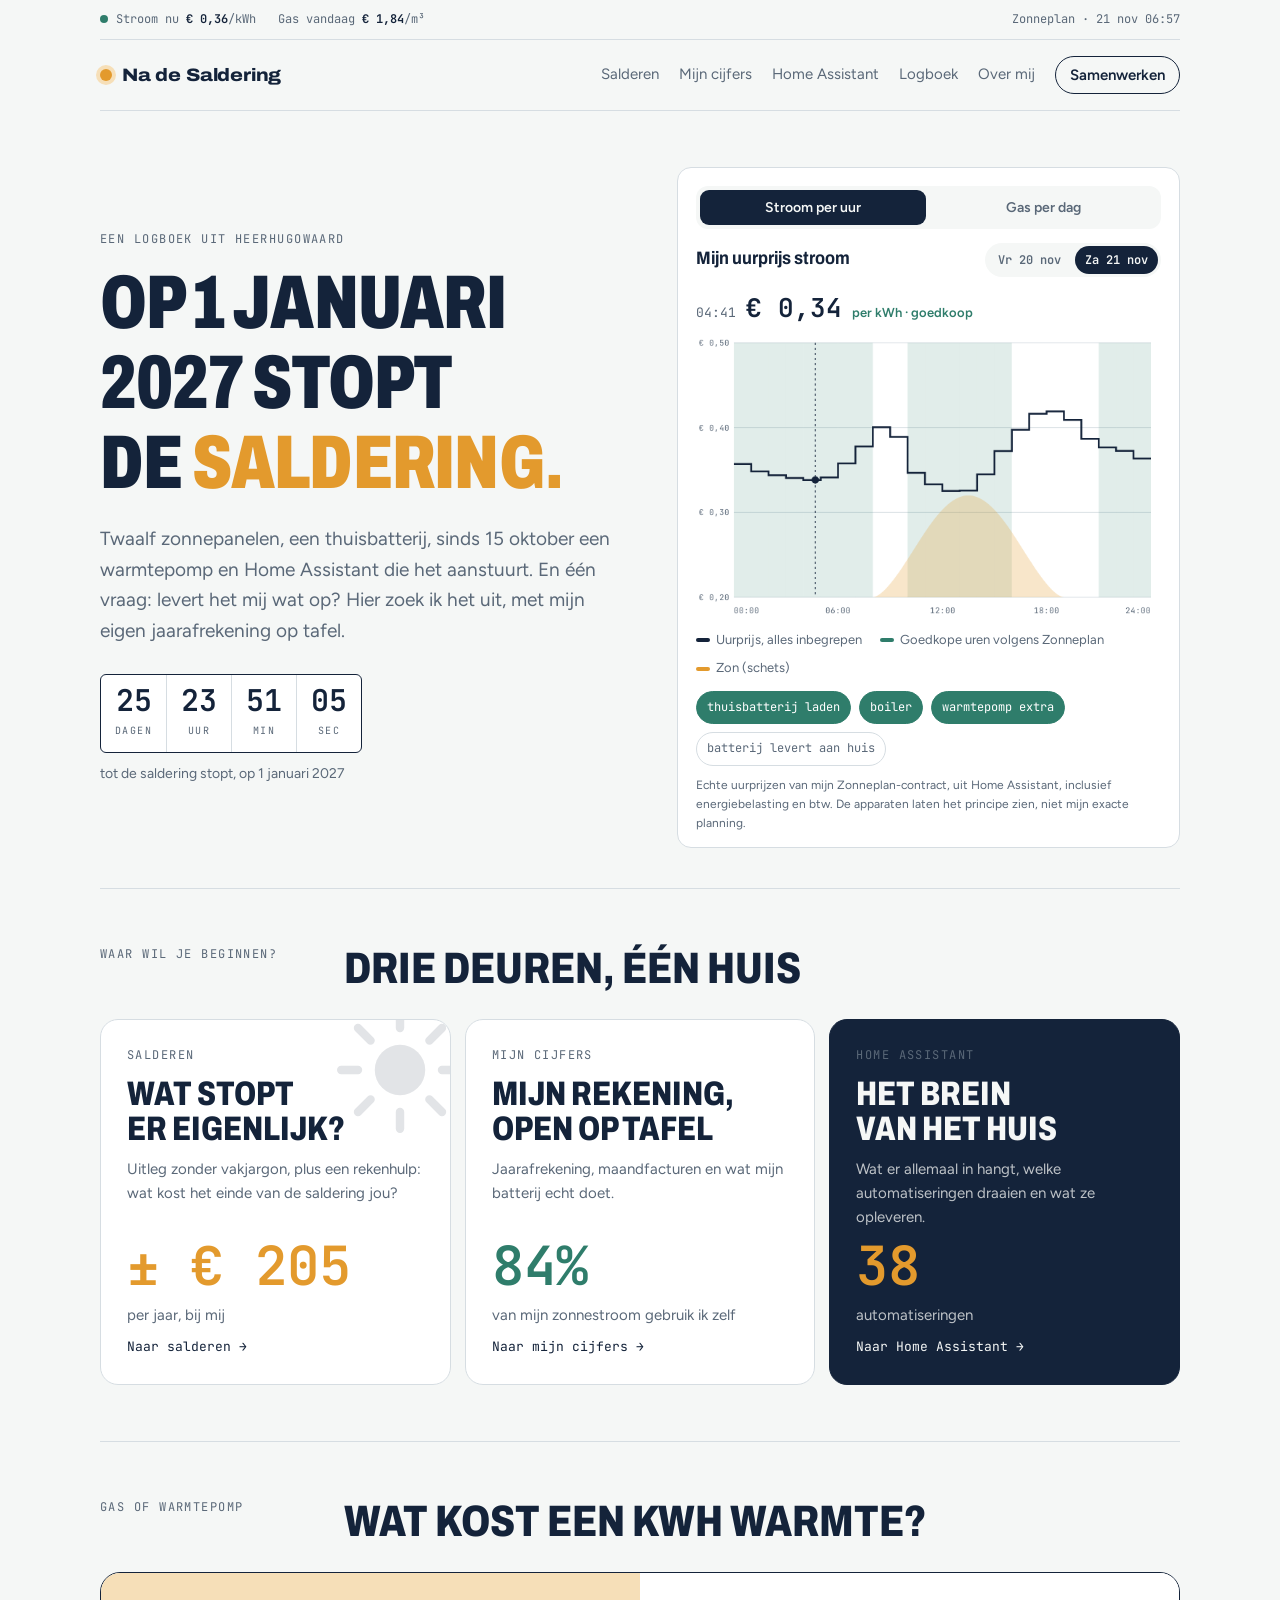
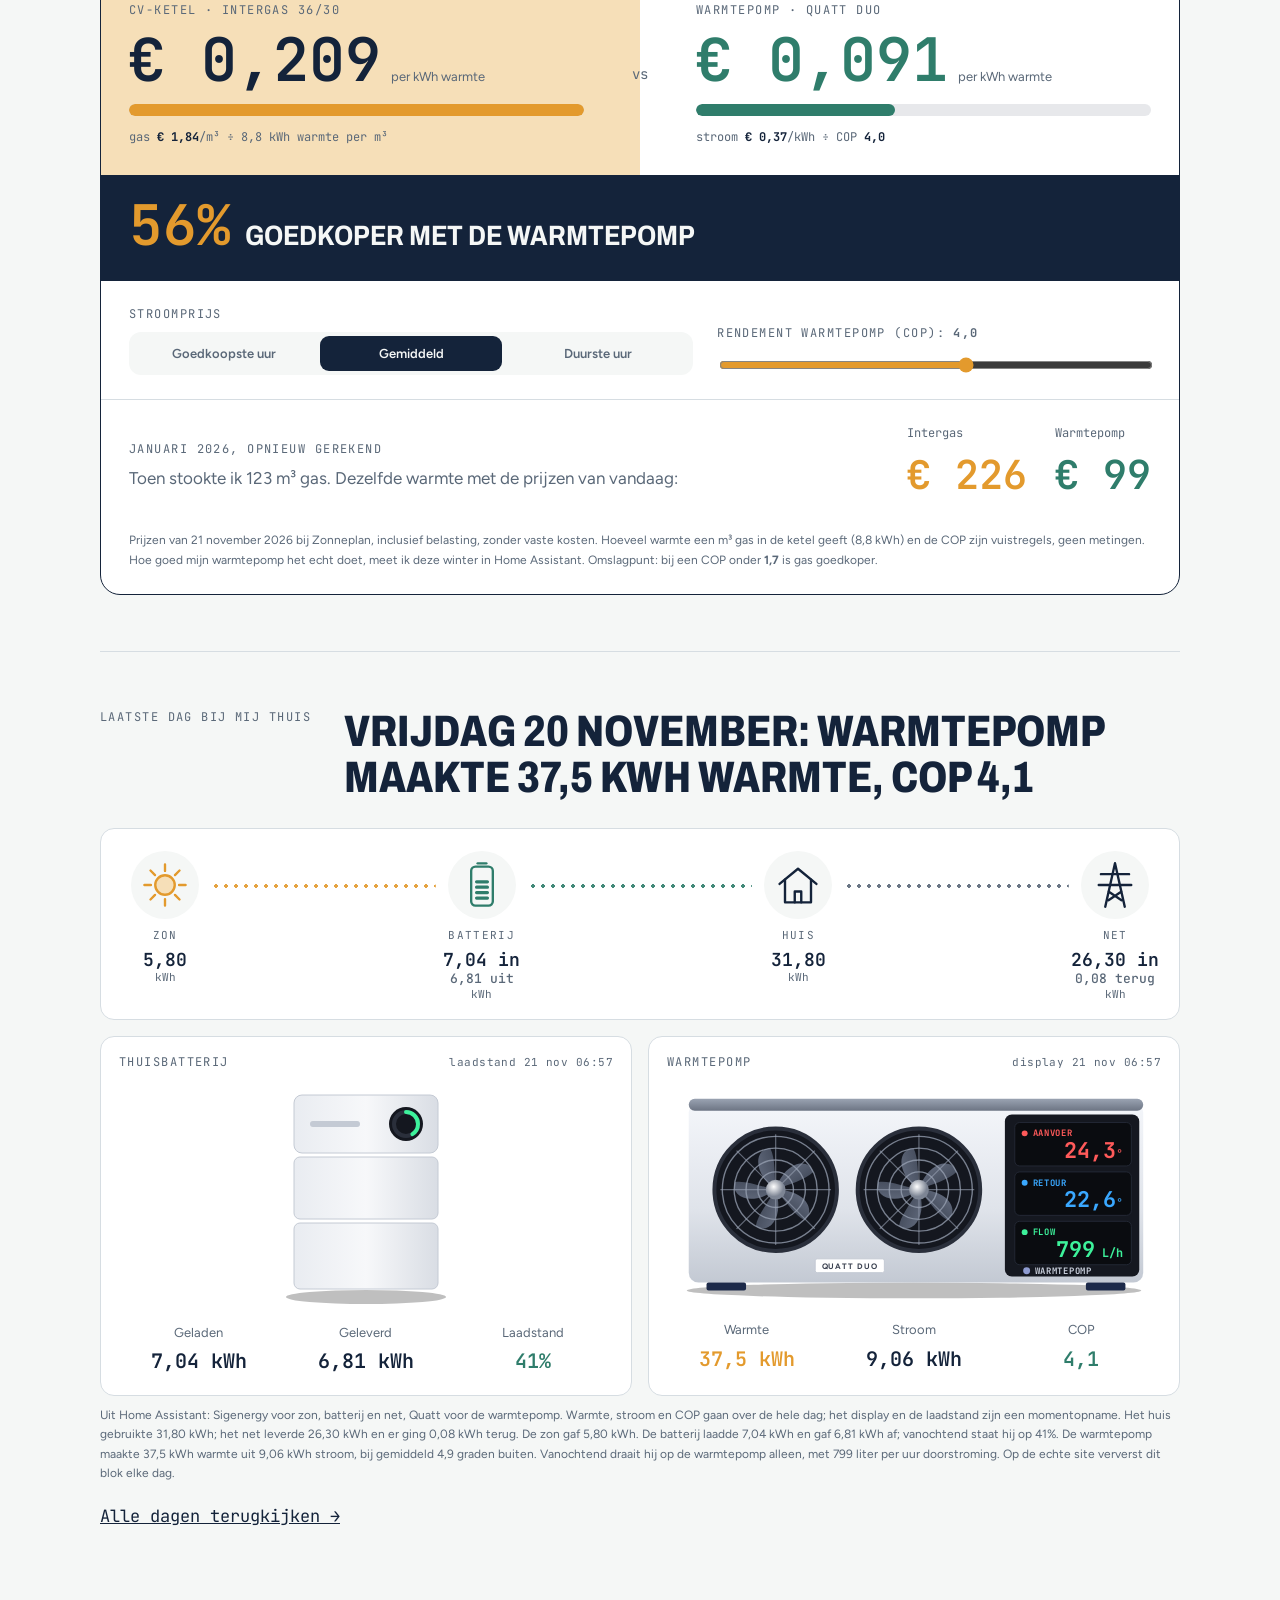
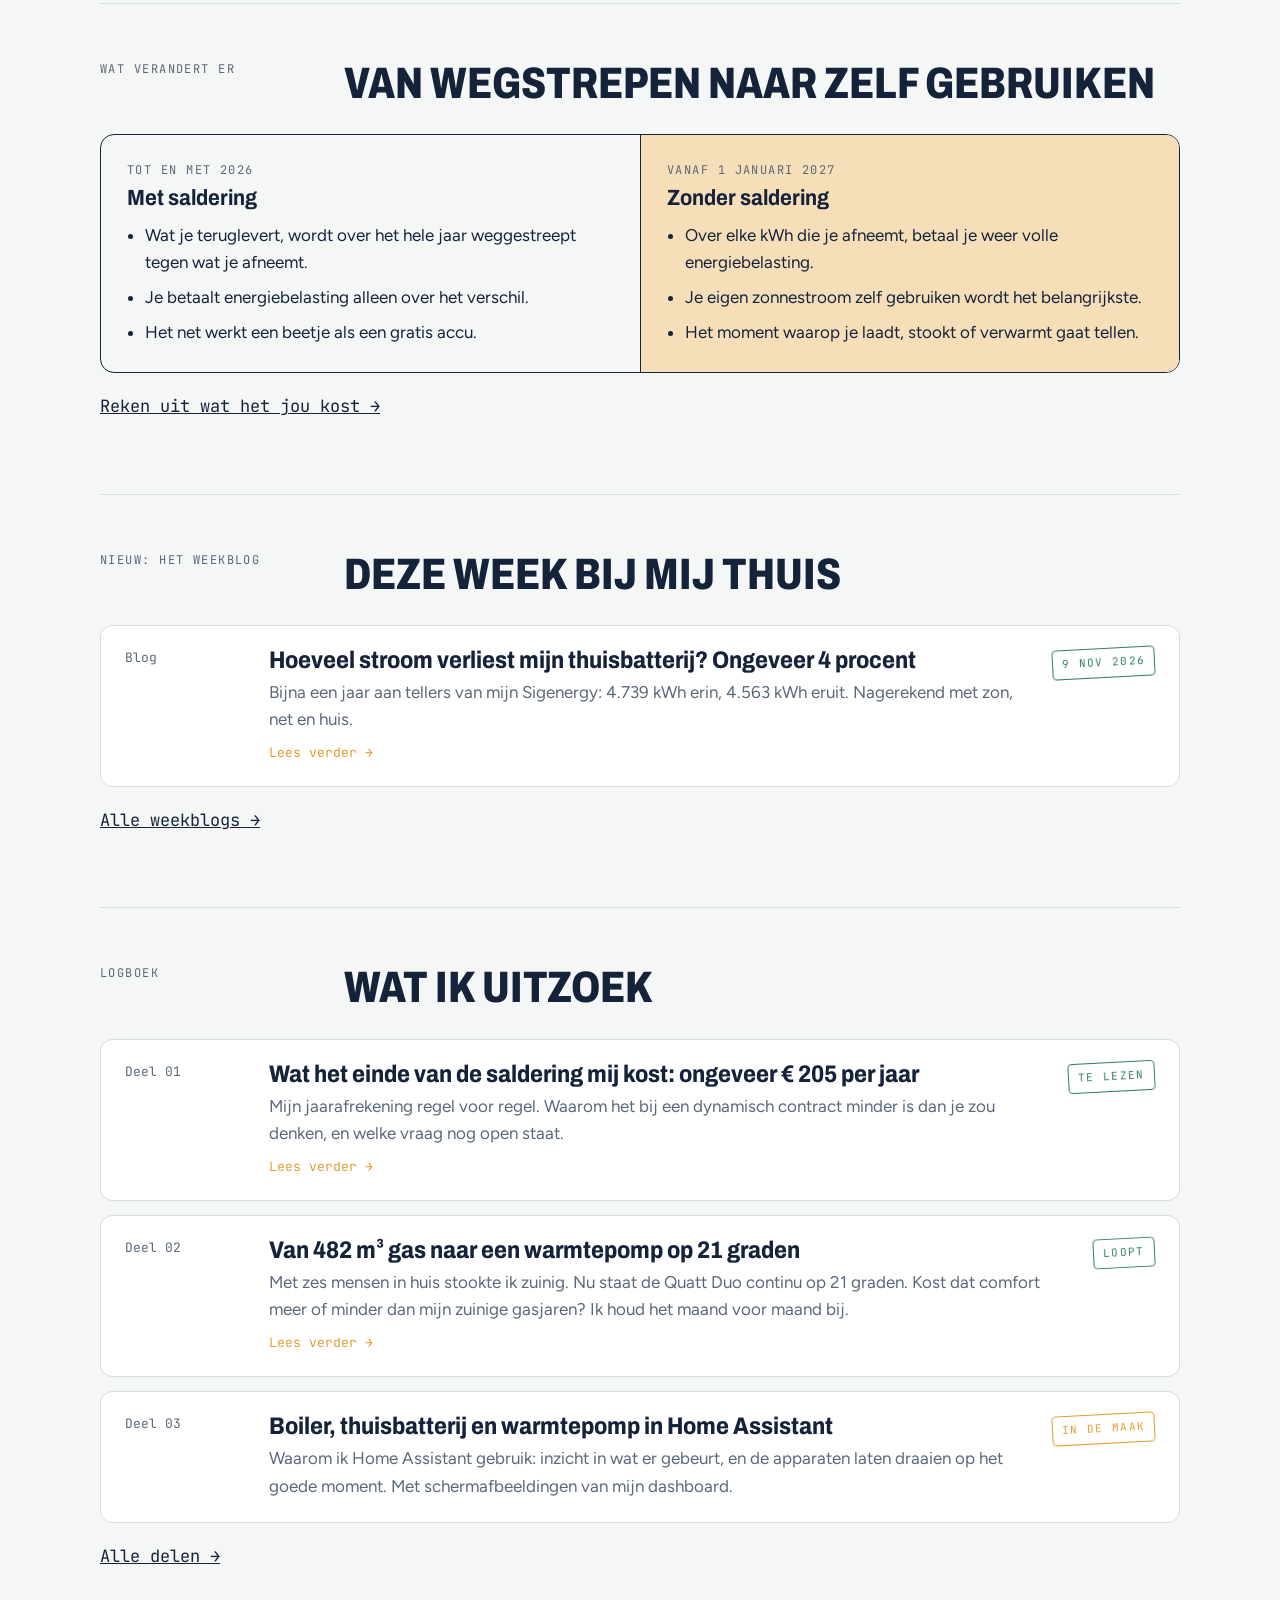
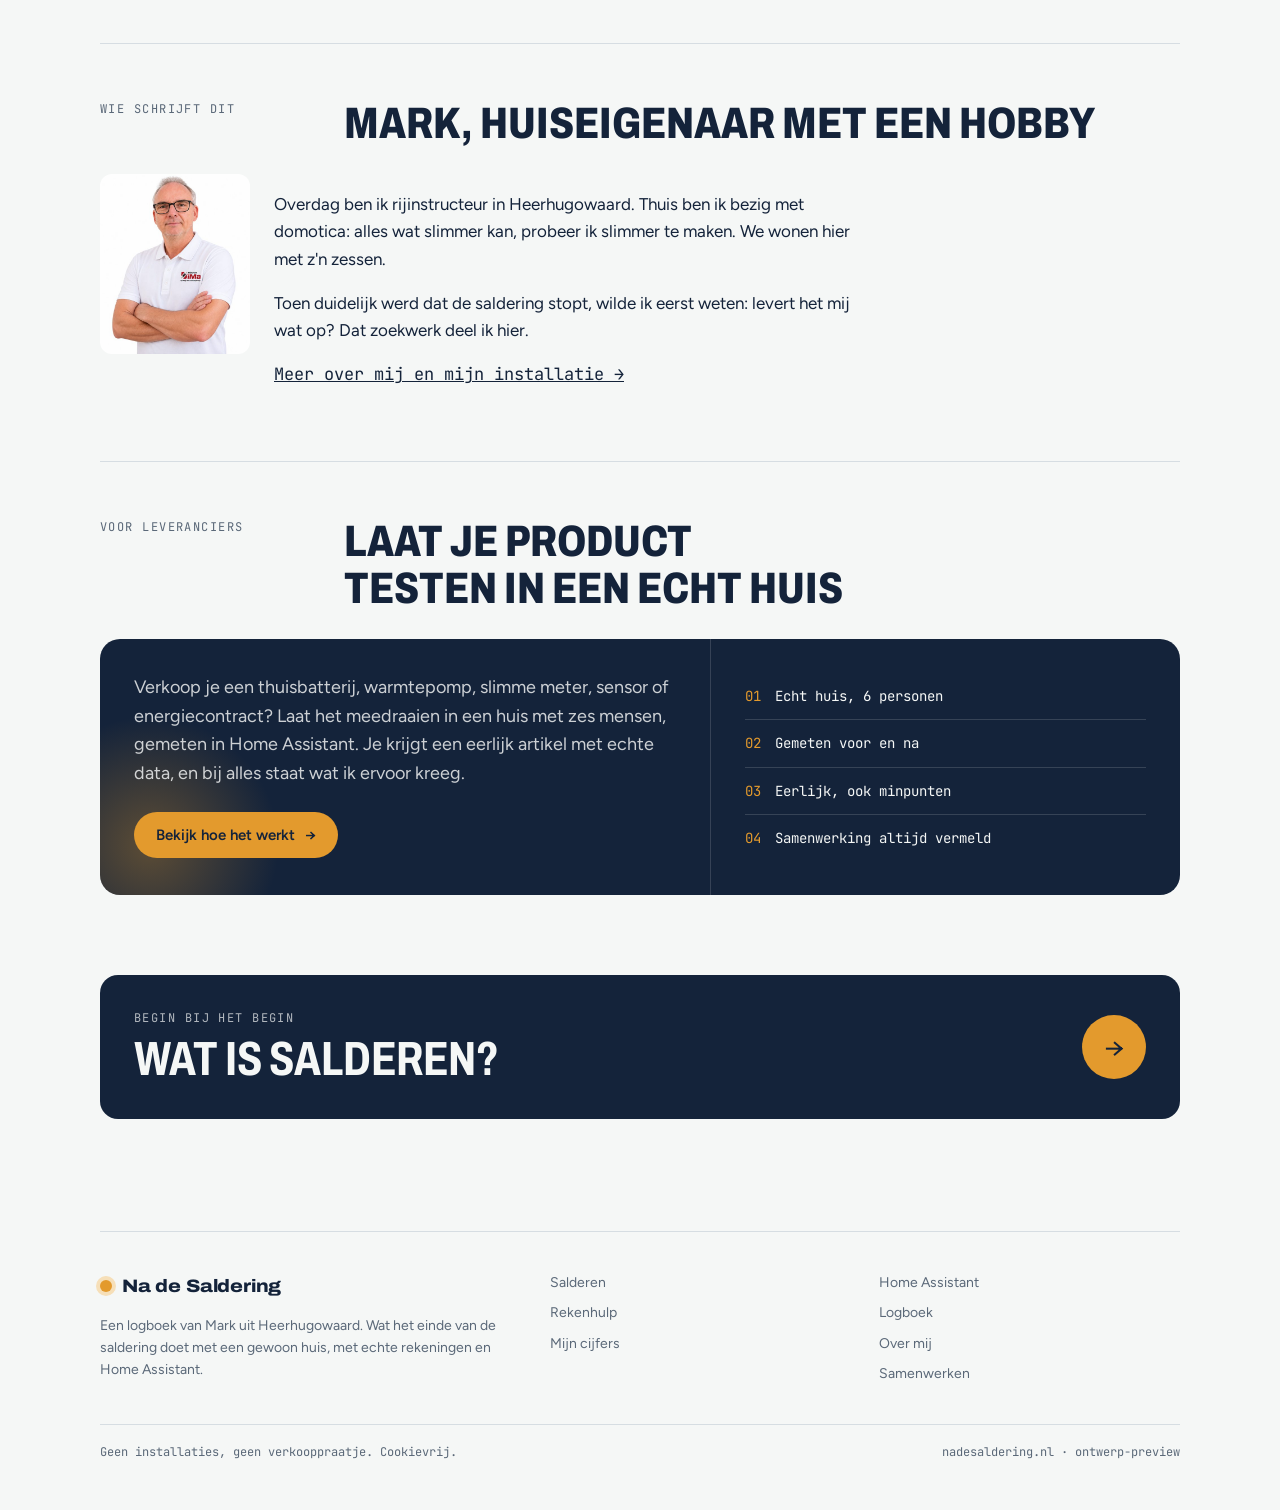
==== index.html @ 63f134e2 "Dagcijfers 21-11-2026 Co-Authored-By: Claude Opus 5.5 <noreply@anthropic.com> Claude-Session: https:" ====
<!doctype html><html lang="nl"><head><meta charset="utf-8"><meta name="viewport" content="width=device-width,initial-scale=1,viewport-fit=cover"><title>Na de Saldering</title><meta name="description" content="Wat het einde van de saldering doet met een gewoon huis: echte rekeningen, een thuisbatterij, een warmtepomp en Home Assistant."><meta name="claude:viewport-fit-sides" content="cover"><link rel="preconnect" href="https://fonts.googleapis.com"><link rel="preconnect" href="https://fonts.gstatic.com" crossorigin><link rel="stylesheet" href="https://fonts.googleapis.com/css2?family=Archivo:wdth,wght@62..125,400..900&family=Figtree:wght@400;500;600&family=JetBrains+Mono:wght@400;600&display=swap"><link rel="stylesheet" href="style.css"><script>document.documentElement.classList.add("js")</script></head><body><a class="skip" href="#main">Naar de inhoud</a>
<div class="bar"><div class="wrap">
  <div class="ticker mono" aria-label="Prijzen bij mij thuis, momentopname">
    <span><i class="dot"></i>Stroom nu <b>€ 0,36</b>/kWh</span>
    <span>Gas vandaag <b>€ 1,84</b>/m³</span>
    <span class="t-src">Zonneplan · 21 nov 06:57</span>
  </div>
  <header class="top">
    <a class="logo" href="index.html"><i></i>Na de Saldering</a>
    <button class="menu-btn" aria-expanded="false" aria-controls="menu"><span></span>Menu</button>
    <nav class="top-nav" id="menu" aria-label="Hoofdmenu"><a href="salderen.html">Salderen</a><a href="mijn-cijfers.html">Mijn cijfers</a><a href="home-assistant.html">Home Assistant</a><a href="logboek.html">Logboek</a><a href="over.html">Over mij</a><a href="samenwerken.html">Samenwerken</a></nav>
  </header>
</div></div><div class="wrap"><main id="main"><div class="hero">
  <div>
    <div class="eyebrow">Een logboek uit Heerhugowaard</div>
    <h1 style="margin-top:14px">Op 1 januari 2027 stopt de <em>saldering.</em></h1>
    <p class="lede">Twaalf zonnepanelen, een thuisbatterij, sinds 15 oktober een warmtepomp en Home Assistant die het aanstuurt. En één vraag: levert het mij wat op? Hier zoek ik het uit, met mijn eigen jaarafrekening op tafel.</p>
    <div class="meter" role="timer" aria-live="off" aria-label="Tijd tot het einde van de saldering">
      <div class="cell"><b id="d">76</b><span>dagen</span></div><div class="cell"><b id="h">00</b><span>uur</span></div>
      <div class="cell"><b id="m">00</b><span>min</span></div><div class="cell"><b id="s">00</b><span>sec</span></div></div>
    <div class="meter-cap">tot de saldering stopt, op 1 januari 2027</div>
  </div>
  <figure class="chart" style="margin:0">
  <div class="mode" role="tablist" aria-label="Kies prijs"><button role="tab" aria-selected="true" data-mode="power">Stroom per uur</button><button role="tab" aria-selected="false" data-mode="gas">Gas per dag</button></div>
  <div class="chart-head"><strong data-for="power">Mijn uurprijs stroom</strong><strong data-for="gas" class="hide">Mijn gasprijs sinds april</strong>
    <div class="days" role="tablist" aria-label="Kies dag" data-for="power"><button role="tab" aria-selected="false" data-day="0">Vr 20 nov</button><button role="tab" aria-selected="true" data-day="1">Za 21 nov</button></div></div>
  <div class="readout"><span class="mono" id="clock">00:00</span><b class="mono" id="pnow">€ 0,00</b><span id="pgroup">per kWh</span></div>
  <canvas id="day" width="640" height="400" aria-label="Prijsgrafiek. Stroom: uurprijzen van mijn Zonneplan-contract op 20 en 21 november 2026, duur in de ochtend en vroege avond, goedkoop midden op de dag en 's nachts. Gas: dagprijs van 5 april tot 21 november 2026, van € 1,28 per m³ op 19 april naar € 1,84 nu."></canvas>
  <div class="legend" data-for="power"><span><i style="background:var(--ink)"></i>Uurprijs, alles inbegrepen</span><span><i style="background:var(--grid)"></i>Goedkope uren volgens Zonneplan</span><span><i style="background:var(--sun)"></i>Zon (schets)</span></div>
  <div class="chips" aria-label="Apparaten die Home Assistant inplant" data-for="power"><span class="chip" data-on="low">thuisbatterij laden</span><span class="chip" data-on="low">boiler</span><span class="chip" data-on="low">warmtepomp extra</span><span class="chip" data-on="high">batterij levert aan huis</span></div>
  <div class="gas-facts hide" data-for="gas"><div><b class="mono">€ 1,28</b><span>laagste dagprijs, 19 april</span></div><div><b class="mono">€ 1,84</b><span>nu, per m³</span></div><div><b class="mono">+ 44%</b><span>sinds het voorjaar</span></div></div>
  <figcaption class="note" data-for="power">Echte uurprijzen van mijn Zonneplan-contract, uit Home Assistant, inclusief energiebelasting en btw. De apparaten laten het principe zien, niet mijn exacte planning.</figcaption>
  <figcaption class="note hide" data-for="gas">Mijn gasprijs per dag bij Zonneplan, alles inbegrepen, gemiddeld per dag uit Home Assistant. Een gasdag loopt van 06:00 tot 06:00. Het gas werd duurder net nu mijn warmtepomp het meeste werk overneemt.</figcaption>
</figure>
</div>
<section id="start"><div class="sec-head rv"><div class="eyebrow">Waar wil je beginnen?</div><h2>Drie deuren, één huis</h2></div>
<div class="doors">
  <a class="door d-sun rv" href="salderen.html"><svg viewBox="0 0 100 100" aria-hidden="true"><circle cx="50" cy="50" r="18" fill="currentColor"/><g stroke="currentColor" stroke-width="6" stroke-linecap="round"><path d="M50 8v12M50 80v12M8 50h12M80 50h12M20 20l9 9M71 71l9 9M80 20l-9 9M29 71l-9 9"/></g></svg><div class="eyebrow">Salderen</div><h3>Wat stopt er eigenlijk?</h3><p>Uitleg zonder vakjargon, plus een rekenhulp: wat kost het einde van de saldering jou?</p><span class="num mono">± € 205</span><p>per jaar, bij mij</p><span class="go">Naar salderen <i>→</i></span></a>
  <a class="door d-bat rv" href="mijn-cijfers.html"><div class="eyebrow">Mijn cijfers</div><h3>Mijn rekening, open op tafel</h3><p>Jaarafrekening, maandfacturen en wat mijn batterij echt doet.</p><span class="num mono">84%</span><p>van mijn zonnestroom gebruik ik zelf</p><span class="go">Naar mijn cijfers <i>→</i></span></a>
  <a class="door d-dark rv" href="home-assistant.html"><div class="eyebrow">Home Assistant</div><h3>Het brein van het huis</h3><p>Wat er allemaal in hangt, welke automatiseringen draaien en wat ze opleveren.</p><span class="num mono">38</span><p>automatiseringen</p><span class="go">Naar Home Assistant <i>→</i></span></a>
</div></section>
<section id="warmte"><div class="sec-head rv"><div class="eyebrow">Gas of warmtepomp</div><h2>Wat kost een kWh warmte?</h2></div><div class="heat rv" id="heat">
  <div class="heat-top">
    <div class="heat-side gas"><div class="eyebrow">Cv-ketel · Intergas 36/30</div><div class="heat-price mono"><span id="h-gas-k">€ 0,00</span><small>per kWh warmte</small></div>
      <div class="heat-bar"><i id="h-gas-bar"></i></div><p class="mono">gas <b>€ 1,84</b>/m³ ÷ 8,8 kWh warmte per m³</p></div>
    <div class="heat-vs mono" aria-hidden="true">vs</div>
    <div class="heat-side wp"><div class="eyebrow">Warmtepomp · Quatt Duo</div><div class="heat-price mono"><span id="h-wp-k">€ 0,00</span><small>per kWh warmte</small></div>
      <div class="heat-bar"><i id="h-wp-bar"></i></div><p class="mono">stroom <b id="h-el-p">€ 0,37</b>/kWh ÷ COP <b id="h-cop-t">4,0</b></p></div>
  </div>
  <div class="heat-verdict" aria-live="polite"><b id="h-verdict">0%</b><span id="h-verdict-t">goedkoper met de warmtepomp</span></div>
  <div class="heat-ctl">
    <div><div class="eyebrow">Stroomprijs</div><div class="seg-ctl three" id="h-el" style="margin-top:8px">
      <button type="button" data-v="0.3254" aria-pressed="false">Goedkoopste uur</button><button type="button" data-v="0.3659" aria-pressed="true">Gemiddeld</button><button type="button" data-v="0.4190" aria-pressed="false">Duurste uur</button></div></div>
    <label for="h-cop"><span class="eyebrow">Rendement warmtepomp (COP): <b class="mono" id="h-cop-v">4,0</b></span>
      <input type="range" id="h-cop" class="slide" min="2" max="5.5" step="0.1" value="4"></label>
  </div>
  <div class="heat-jan"><div><div class="eyebrow">Januari 2026, opnieuw gerekend</div><p>Toen stookte ik 123 m³ gas. Dezelfde warmte met de prijzen van vandaag:</p></div>
    <div class="jan-nums mono"><div><span>Intergas</span><b id="h-jan-gas">€ 0</b></div><div><span>Warmtepomp</span><b id="h-jan-wp">€ 0</b></div></div></div>
  <p class="note">Prijzen van 21 november 2026 bij Zonneplan, inclusief belasting, zonder vaste kosten. Hoeveel warmte een m³ gas in de ketel geeft (8,8 kWh) en de COP zijn vuistregels, geen metingen. Hoe goed mijn warmtepomp het echt doet, meet ik deze winter in Home Assistant. Omslagpunt: bij een COP onder <b id="h-break">1,9</b> is gas goedkoper.</p>
</div></section>
<section id="thuis"><div class="sec-head rv"><div class="eyebrow">Laatste dag bij mij thuis</div><h2>Vrijdag 20 november: warmtepomp maakte 37,5 kWh warmte, COP 4,1</h2></div><div class="eflow rv" aria-label="Energiestromen gisteren">
  <div class="enode n-sun"><svg viewBox="0 0 48 48" aria-hidden="true"><circle cx="24" cy="24" r="9"/><path d="M24 5v6M24 37v6M5 24h6M37 24h6M10.6 10.6l4.2 4.2M33.2 33.2l4.2 4.2M10.6 37.4l4.2-4.2M33.2 14.8l4.2-4.2"/></svg><span>Zon</span><b class="mono" data-k="zon">5,80<small> kWh</small></b></div>
  <i class="econn c-sun" aria-hidden="true"></i>
  <div class="enode n-bat"><svg viewBox="0 0 48 48" aria-hidden="true"><rect x="14" y="7" width="20" height="36" rx="4"/><path d="M20 4h8"/><path class="fill" d="M19 31h10M19 26h10M19 21h10M19 36h10"/></svg><span>Batterij</span><b class="mono"><em data-k="bat-in">7,04 in</em><em data-k="bat-uit">6,81 uit</em><small> kWh</small></b></div>
  <i class="econn c-bat" aria-hidden="true"></i>
  <div class="enode n-home"><svg viewBox="0 0 48 48" aria-hidden="true"><path d="M7 23 24 9l17 14"/><path d="M12 19v21h24V19"/><path d="M21 40V30h6v10"/></svg><span>Huis</span><b class="mono" data-k="huis">31,80<small> kWh</small></b></div>
  <i class="econn c-net rev" aria-hidden="true"></i>
  <div class="enode n-net"><svg viewBox="0 0 48 48" aria-hidden="true"><path d="M24 4 15 44M24 4l9 40M11 14h26M9 24h30M18 30l12 8M30 30l-12 8"/></svg><span>Net</span><b class="mono"><em data-k="net-in">26,30 in</em><em data-k="net-uit">0,08 terug</em><small> kWh</small></b></div>
</div>
<div class="eheat rv">
  <div class="eapp">
    <div class="eapp-hd"><span>Thuisbatterij</span><span class="mono" data-k="bat-tijd">laadstand 21 nov 06:57</span></div>
    <svg class="qbat" viewBox="0 0 200 230" role="img" aria-label="Tekening van mijn thuisbatterij met laadstand">
<defs><linearGradient id="bbody" x1="0" y1="0" x2="1" y2="0"><stop offset="0" stop-color="#e9ecf1"/><stop offset=".5" stop-color="#f7f8fa"/><stop offset="1" stop-color="#d9dde4"/></linearGradient></defs>
<ellipse cx="100" cy="216" rx="80" ry="7" fill="#000" opacity=".25"/>
<rect x="28" y="14" width="144" height="58" rx="8" fill="url(#bbody)" stroke="#c4cad4"/>
<rect x="28" y="76" width="144" height="62" rx="6" fill="url(#bbody)" stroke="#c4cad4"/>
<rect x="28" y="142" width="144" height="66" rx="6" fill="url(#bbody)" stroke="#c4cad4"/>
<circle cx="140" cy="43" r="17" fill="#14171f"/><circle cx="140" cy="43" r="12" fill="none" stroke="#2a2f3b" stroke-width="4"/>
<circle cx="140" cy="43" r="12" fill="none" stroke="#3df29b" stroke-width="4" stroke-linecap="round" pathLength="100" stroke-dasharray="41 100" transform="rotate(-90 140 43)" data-k="bat-ring"/>
<rect x="44" y="40" width="50" height="6" rx="3" fill="#c4cad4"/></svg>
    <div class="qrow"><div class="qst"><span>Geladen</span><b class="mono" data-k="bat-in2">7,04 kWh</b></div><div class="qst"><span>Geleverd</span><b class="mono" data-k="bat-uit2">6,81 kWh</b></div><div class="qst"><span>Laadstand</span><b class="mono c-grid" data-k="bat-soc">41%</b></div></div>
  </div>
  <div class="eapp on">
    <div class="eapp-hd"><span>Warmtepomp</span><span class="mono" data-k="wp-tijd">display 21 nov 06:57</span></div>
    <svg class="qhp" viewBox="0 0 500 230" role="img" aria-label="Tekening van mijn Quatt Duo warmtepomp met display">
<defs><linearGradient id="qbody" x1="0" y1="0" x2="0" y2="1"><stop offset="0" stop-color="#f4f6fa"/><stop offset=".6" stop-color="#dfe3ea"/><stop offset="1" stop-color="#c3c9d3"/></linearGradient><linearGradient id="qtop" x1="0" y1="0" x2="0" y2="1"><stop offset="0" stop-color="#9aa3b2"/><stop offset="1" stop-color="#6d7584"/></linearGradient><radialGradient id="qhub" cx=".4" cy=".35"><stop offset="0" stop-color="#fff"/><stop offset="1" stop-color="#7d8594"/></radialGradient><linearGradient id="qbl" x1="0" y1="0" x2="1" y2="1"><stop offset="0" stop-color="#6b7487"/><stop offset="1" stop-color="#363d4c"/></linearGradient></defs>
<ellipse cx="250" cy="212" rx="230" ry="8" fill="#000" opacity=".25"/><rect x="22" y="22" width="460" height="182" rx="10" fill="url(#qbody)"/><rect x="22" y="18" width="460" height="12" rx="6" fill="url(#qtop)"/><rect x="40" y="204" width="40" height="8" rx="2" fill="#1d2a4a"/><rect x="424" y="204" width="40" height="8" rx="2" fill="#1d2a4a"/>
<circle cx="110" cy="110" r="62" fill="#14171f" stroke="#2a2f3b" stroke-width="4"/><g class="qfan" style="transform-origin:110px 110px"><path transform="rotate(0 110 110)" d="M110 110 C 120 80, 144 78, 148 92 C 140 100, 124 104, 110 110 Z" fill="url(#qbl)"/><path transform="rotate(72 110 110)" d="M110 110 C 120 80, 144 78, 148 92 C 140 100, 124 104, 110 110 Z" fill="url(#qbl)"/><path transform="rotate(144 110 110)" d="M110 110 C 120 80, 144 78, 148 92 C 140 100, 124 104, 110 110 Z" fill="url(#qbl)"/><path transform="rotate(216 110 110)" d="M110 110 C 120 80, 144 78, 148 92 C 140 100, 124 104, 110 110 Z" fill="url(#qbl)"/><path transform="rotate(288 110 110)" d="M110 110 C 120 80, 144 78, 148 92 C 140 100, 124 104, 110 110 Z" fill="url(#qbl)"/></g><circle cx="110" cy="110" r="18" fill="none" stroke="#9aa3b5" stroke-width="1.4" opacity=".75"/><circle cx="110" cy="110" r="30" fill="none" stroke="#9aa3b5" stroke-width="1.4" opacity=".75"/><circle cx="110" cy="110" r="42" fill="none" stroke="#9aa3b5" stroke-width="1.4" opacity=".75"/><circle cx="110" cy="110" r="54" fill="none" stroke="#9aa3b5" stroke-width="1.4" opacity=".75"/><line transform="rotate(0 110 110)" x1="54" y1="110" x2="166" y2="110" stroke="#9aa3b5" stroke-width="1.2" opacity=".6"/><line transform="rotate(45 110 110)" x1="54" y1="110" x2="166" y2="110" stroke="#9aa3b5" stroke-width="1.2" opacity=".6"/><line transform="rotate(90 110 110)" x1="54" y1="110" x2="166" y2="110" stroke="#9aa3b5" stroke-width="1.2" opacity=".6"/><line transform="rotate(135 110 110)" x1="54" y1="110" x2="166" y2="110" stroke="#9aa3b5" stroke-width="1.2" opacity=".6"/><circle cx="110" cy="110" r="10" fill="url(#qhub)"/><circle cx="255" cy="110" r="62" fill="#14171f" stroke="#2a2f3b" stroke-width="4"/><g class="qfan" style="transform-origin:255px 110px"><path transform="rotate(0 255 110)" d="M255 110 C 265 80, 289 78, 293 92 C 285 100, 269 104, 255 110 Z" fill="url(#qbl)"/><path transform="rotate(72 255 110)" d="M255 110 C 265 80, 289 78, 293 92 C 285 100, 269 104, 255 110 Z" fill="url(#qbl)"/><path transform="rotate(144 255 110)" d="M255 110 C 265 80, 289 78, 293 92 C 285 100, 269 104, 255 110 Z" fill="url(#qbl)"/><path transform="rotate(216 255 110)" d="M255 110 C 265 80, 289 78, 293 92 C 285 100, 269 104, 255 110 Z" fill="url(#qbl)"/><path transform="rotate(288 255 110)" d="M255 110 C 265 80, 289 78, 293 92 C 285 100, 269 104, 255 110 Z" fill="url(#qbl)"/></g><circle cx="255" cy="110" r="18" fill="none" stroke="#9aa3b5" stroke-width="1.4" opacity=".75"/><circle cx="255" cy="110" r="30" fill="none" stroke="#9aa3b5" stroke-width="1.4" opacity=".75"/><circle cx="255" cy="110" r="42" fill="none" stroke="#9aa3b5" stroke-width="1.4" opacity=".75"/><circle cx="255" cy="110" r="54" fill="none" stroke="#9aa3b5" stroke-width="1.4" opacity=".75"/><line transform="rotate(0 255 110)" x1="199" y1="110" x2="311" y2="110" stroke="#9aa3b5" stroke-width="1.2" opacity=".6"/><line transform="rotate(45 255 110)" x1="199" y1="110" x2="311" y2="110" stroke="#9aa3b5" stroke-width="1.2" opacity=".6"/><line transform="rotate(90 255 110)" x1="199" y1="110" x2="311" y2="110" stroke="#9aa3b5" stroke-width="1.2" opacity=".6"/><line transform="rotate(135 255 110)" x1="199" y1="110" x2="311" y2="110" stroke="#9aa3b5" stroke-width="1.2" opacity=".6"/><circle cx="255" cy="110" r="10" fill="url(#qhub)"/>
<rect x="342" y="34" width="136" height="164" rx="7" fill="#151820"/>
<rect x="352" y="42" width="118" height="44" rx="5" fill="#0a0c10" stroke="#232834"/><circle cx="362" cy="53" r="3" fill="#ff5a5a"/><text x="370" y="56" class="qlb" fill="#ff5a5a">AANVOER</text><text x="462" y="78" class="qlcd" fill="#ff5a5a" text-anchor="end"><tspan data-k="wp-aanvoer">24,3</tspan><tspan class="qun">°</tspan></text><rect x="352" y="92" width="118" height="44" rx="5" fill="#0a0c10" stroke="#232834"/><circle cx="362" cy="103" r="3" fill="#3aa8ff"/><text x="370" y="106" class="qlb" fill="#3aa8ff">RETOUR</text><text x="462" y="128" class="qlcd" fill="#3aa8ff" text-anchor="end"><tspan data-k="wp-retour">22,6</tspan><tspan class="qun">°</tspan></text><rect x="352" y="142" width="118" height="44" rx="5" fill="#0a0c10" stroke="#232834"/><circle cx="362" cy="153" r="3" fill="#3df29b"/><text x="370" y="156" class="qlb" fill="#3df29b">FLOW</text><text x="462" y="178" class="qlcd" fill="#3df29b" text-anchor="end"><tspan data-k="wp-flow">799</tspan><tspan class="qun"> L/h</tspan></text>
<circle cx="364" cy="192" r="3.5" fill="#8e9bd0"/><text x="372" y="195" class="qlb" fill="#c9cfdb" data-k="wp-status">WARMTEPOMP</text>
<rect x="150" y="180" width="70" height="14" rx="2" fill="#fff" stroke="#c4cad4"/><text x="185" y="190" class="qbrand" text-anchor="middle">QUATT DUO</text></svg>
    <div class="qrow"><div class="qst"><span>Warmte</span><b class="mono c-sun" data-k="wp-warmte">37,5 kWh</b></div><div class="qst"><span>Stroom</span><b class="mono" data-k="wp-stroom">9,06 kWh</b></div><div class="qst"><span>COP</span><b class="mono c-grid" data-k="wp-cop">4,1</b></div></div>
  </div>
</div>
<p class="note">Uit Home Assistant: Sigenergy voor zon, batterij en net, Quatt voor de warmtepomp. Warmte, stroom en COP gaan over de hele dag; het display en de laadstand zijn een momentopname. Het huis gebruikte 31,80 kWh; het net leverde 26,30 kWh en er ging 0,08 kWh terug. De zon gaf 5,80 kWh. De batterij laadde 7,04 kWh en gaf 6,81 kWh af; vanochtend staat hij op 41%. De warmtepomp maakte 37,5 kWh warmte uit 9,06 kWh stroom, bij gemiddeld <span data-k="buiten">4,9</span> graden buiten. Vanochtend draait hij op de warmtepomp alleen, met 799 liter per uur doorstroming. Op de echte site ververst dit blok elke dag.</p><p class="rv" style="margin-top:20px"><a class="mono" href="dagen.html">Alle dagen terugkijken →</a></p></section>
<section id="verandert"><div class="sec-head rv"><div class="eyebrow">Wat verandert er</div><h2>Van wegstrepen naar zelf gebruiken</h2></div><div class="compare rv">
  <div><div class="eyebrow">Tot en met 2026</div><h3>Met saldering</h3><ul>
    <li>Wat je teruglevert, wordt over het hele jaar weggestreept tegen wat je afneemt.</li>
    <li>Je betaalt energiebelasting alleen over het verschil.</li>
    <li>Het net werkt een beetje als een gratis accu.</li></ul></div>
  <div><div class="eyebrow">Vanaf 1 januari 2027</div><h3>Zonder saldering</h3><ul>
    <li>Over elke kWh die je afneemt, betaal je weer volle energiebelasting.</li>
    <li>Je eigen zonnestroom zelf gebruiken wordt het belangrijkste.</li>
    <li>Het moment waarop je laadt, stookt of verwarmt gaat tellen.</li></ul></div>
</div><p class="rv" style="margin-top:20px"><a class="mono" href="salderen.html#rekenhulp">Reken uit wat het jou kost →</a></p></section>
<section id="weekblog"><div class="sec-head rv"><div class="eyebrow">Nieuw: het weekblog</div><h2>Deze week bij mij thuis</h2></div><div class="log"><a class="entry rv" href="batterij-rendement.html"><div class="no">Blog</div><div><h3>Hoeveel stroom verliest mijn thuisbatterij? Ongeveer 4 procent</h3><p>Bijna een jaar aan tellers van mijn Sigenergy: 4.739 kWh erin, 4.563 kWh eruit. Nagerekend met zon, net en huis.</p><span class="go">Lees verder →</span></div><span class="stamp live">9 nov 2026</span></a></div><p class="rv" style="margin-top:20px"><a class="mono" href="logboek.html#weekblog">Alle weekblogs →</a></p></section>
<section id="logboek"><div class="sec-head rv"><div class="eyebrow">Logboek</div><h2>Wat ik uitzoek</h2></div><div class="log"><a class="entry rv" href="deel-01.html"><div class="no">Deel 01</div><div><h3>Wat het einde van de saldering mij kost: ongeveer € 205 per jaar</h3><p>Mijn jaarafrekening regel voor regel. Waarom het bij een dynamisch contract minder is dan je zou denken, en welke vraag nog open staat.</p><span class="go">Lees verder →</span></div><span class="stamp live">Te lezen</span></a><a class="entry rv" href="deel-02.html"><div class="no">Deel 02</div><div><h3>Van 482 m³ gas naar een warmtepomp op 21 graden</h3><p>Met zes mensen in huis stookte ik zuinig. Nu staat de Quatt Duo continu op 21 graden. Kost dat comfort meer of minder dan mijn zuinige gasjaren? Ik houd het maand voor maand bij.</p><span class="go">Lees verder →</span></div><span class="stamp live">Loopt</span></a><article class="entry rv"><div class="no">Deel 03</div><div><h3>Boiler, thuisbatterij en warmtepomp in Home Assistant</h3><p>Waarom ik Home Assistant gebruik: inzicht in wat er gebeurt, en de apparaten laten draaien op het goede moment. Met schermafbeeldingen van mijn dashboard.</p></div><span class="stamp ">In de maak</span></article></div><p class="rv" style="margin-top:20px"><a class="mono" href="logboek.html">Alle delen →</a></p></section>
<section id="wie"><div class="sec-head rv"><div class="eyebrow">Wie schrijft dit</div><h2>Mark, huiseigenaar met een hobby</h2></div><div class="who rv" style="max-width:760px"><img src="mark.jpg" alt="Mark" width="534" height="640" loading="lazy"><div>
<p>Overdag ben ik rijinstructeur in Heerhugowaard. Thuis ben ik bezig met domotica: alles wat slimmer kan, probeer ik slimmer te maken. We wonen hier met z'n zessen.</p>
<p>Toen duidelijk werd dat de saldering stopt, wilde ik eerst weten: levert het mij wat op? Dat zoekwerk deel ik hier.</p>
<p><a class="mono" href="over.html">Meer over mij en mijn installatie →</a></p></div></div></section>
<section id="leveranciers"><div class="sec-head rv"><div class="eyebrow">Voor leveranciers</div><h2>Laat je product testen in een echt huis</h2></div><div class="supplier rv"><div class="sup-text"><p>Verkoop je een thuisbatterij, warmtepomp, slimme meter, sensor of energiecontract? Laat het meedraaien in een huis met zes mensen, gemeten in Home Assistant. Je krijgt een eerlijk artikel met echte data, en bij alles staat wat ik ervoor kreeg.</p>
<a class="sup-btn" href="samenwerken.html">Bekijk hoe het werkt <i>→</i></a></div>
<ul class="sup-list mono"><li><span>01</span>Echt huis, 6 personen</li><li><span>02</span>Gemeten voor en na</li><li><span>03</span>Eerlijk, ook minpunten</li><li><span>04</span>Samenwerking altijd vermeld</li></ul></div></section>
<section class="end rv"><a class="next" href="salderen.html"><div><div class="eyebrow">Begin bij het begin</div><h2>Wat is salderen?</h2></div><span class="arr" aria-hidden="true">→</span></a></section></main><footer class="foot">
  <div><a class="logo" href="index.html"><i></i>Na de Saldering</a>
    <p>Een logboek van Mark uit Heerhugowaard. Wat het einde van de saldering doet met een gewoon huis, met echte rekeningen en Home Assistant.</p></div>
  <div><ul><li><a href="salderen.html">Salderen</a></li><li><a href="salderen.html#rekenhulp">Rekenhulp</a></li><li><a href="mijn-cijfers.html">Mijn cijfers</a></li></ul></div>
  <div><ul><li><a href="home-assistant.html">Home Assistant</a></li><li><a href="logboek.html">Logboek</a></li><li><a href="over.html">Over mij</a></li><li><a href="samenwerken.html">Samenwerken</a></li></ul></div>
  <div class="fine"><span>Geen installaties, geen verkooppraatje. Cookievrij.</span><span>nadesaldering.nl · ontwerp-preview</span></div>
</footer></div><script src="app.js"></script></body></html>
---- style.css ----
:root{
  --paper:#F5F7F6;      /* koel papierwit */
  --ink:#14233A;        /* inktblauw, meterkast */
  --muted:#5A6878;
  --line:#D6DDE2;
  --sun:#E39A2D;        /* zonnestroom */
  --sun-soft:#F6DFB8;
  --grid:#2F7D6B;       /* goedkoop uur */
  --card:#FFFFFF;
  --f-display:"Archivo","Arial Narrow",system-ui,sans-serif;
  --f-body:"Figtree",system-ui,-apple-system,"Segoe UI",sans-serif;
  --f-mono:"JetBrains Mono",ui-monospace,"SFMono-Regular",Menlo,monospace;
}
@media (prefers-color-scheme: dark){:root:not([data-theme="light"]){
  --paper:#0E1622;--ink:#E7ECF1;--muted:#9AA8B8;--line:#253246;--sun:#F0AE4A;--sun-soft:#3A2E1C;--grid:#4FB39B;--card:#152031;color-scheme:dark}}
:root[data-theme="dark"]{--paper:#0E1622;--ink:#E7ECF1;--muted:#9AA8B8;--line:#253246;--sun:#F0AE4A;--sun-soft:#3A2E1C;--grid:#4FB39B;--card:#152031;color-scheme:dark}

*{box-sizing:border-box}
body{background:var(--paper);color:var(--ink);font-family:var(--f-body);font-size:17px;line-height:1.6;
  padding-left:max(16px,env(safe-area-inset-left,0px));padding-right:max(16px,env(safe-area-inset-right,0px))}
.wrap{max-width:1080px;margin:0 auto}
a{color:inherit}
:focus-visible{outline:2px solid var(--sun);outline-offset:3px}
h1,h2,h3{font-family:var(--f-display);text-wrap:balance;margin:0;line-height:1.05}
.eyebrow{font-family:var(--f-mono);font-size:12px;letter-spacing:.12em;text-transform:uppercase;color:var(--muted)}
.mono{font-family:var(--f-mono);font-variant-numeric:tabular-nums}

/* top */
header.top{display:flex;justify-content:space-between;align-items:center;gap:16px;padding-block:22px;border-bottom:1px solid var(--line)}
.logo{font-family:var(--f-display);font-weight:800;font-stretch:115%;font-size:18px;letter-spacing:-.01em;display:flex;align-items:center;gap:10px}
.logo i{width:12px;height:12px;border-radius:50%;background:var(--sun);box-shadow:0 0 0 4px var(--sun-soft)}
nav.top-nav{display:flex;gap:20px;font-size:15px;color:var(--muted)}
nav.top-nav a{text-decoration:none}
nav.top-nav a:hover{color:var(--ink)}
@media (max-width:640px){nav.top-nav{display:none}}

/* hero */
.hero{display:grid;grid-template-columns:1.05fr 1fr;gap:48px;align-items:center;padding-block:56px 40px}
.hero>*{min-width:0}
.hero h1{font-size:clamp(40px,6.4vw,76px);font-weight:850;font-stretch:72%;letter-spacing:-.01em;text-transform:uppercase}
.hero h1 em{font-style:normal;color:var(--sun)}
.lede{font-size:19px;color:var(--muted);max-width:34em;margin:22px 0 28px}
.meter{display:inline-flex;align-items:stretch;border:1.5px solid var(--ink);border-radius:6px;overflow:hidden;background:var(--card)}
.meter .cell{padding:10px 14px;text-align:center;border-right:1px solid var(--line)}
.meter .cell:last-child{border-right:0}
.meter b{display:block;font-family:var(--f-mono);font-size:30px;font-weight:600;font-variant-numeric:tabular-nums;line-height:1}
.meter span{font-family:var(--f-mono);font-size:10px;letter-spacing:.14em;text-transform:uppercase;color:var(--muted)}
.meter-cap{margin-top:10px;font-size:14px;color:var(--muted)}
@media (max-width:860px){.hero{grid-template-columns:1fr;gap:32px;padding-block:36px 24px}}

/* chart */
.chart{background:var(--card);border:1px solid var(--line);border-radius:14px;padding:18px 18px 14px}
.chart-head{display:flex;justify-content:space-between;gap:12px;align-items:baseline;flex-wrap:wrap}
.chart-head strong{font-family:var(--f-display);font-stretch:90%;font-size:18px}
canvas{display:block;width:100%;height:auto;aspect-ratio:16/10;max-width:100%}
.legend{display:flex;flex-wrap:wrap;gap:8px 18px;font-size:13px;color:var(--muted);margin-top:8px}
.legend i{display:inline-block;width:14px;height:4px;border-radius:2px;margin-right:6px;vertical-align:middle}
.days{display:flex;gap:4px;background:var(--paper);border-radius:999px;padding:3px}
.days button{font:600 12px var(--f-mono);border:0;background:none;color:var(--muted);padding:6px 10px;border-radius:999px;cursor:pointer}
.days button[aria-selected="true"]{background:var(--ink);color:var(--paper)}
.readout{display:flex;align-items:baseline;gap:10px;margin:10px 0 2px;font-size:13px;color:var(--muted)}
.readout b{font-size:26px;color:var(--ink);font-weight:600}
.readout #pgroup.low{color:var(--grid);font-weight:600}
.readout #pgroup.high{color:var(--sun);font-weight:600}
.chips{display:flex;flex-wrap:wrap;gap:8px;margin-top:12px}
.chip{font-family:var(--f-mono);font-size:12px;padding:6px 10px;border-radius:999px;border:1px solid var(--line);color:var(--muted);transition:all .35s}
.chip.on{background:var(--grid);border-color:var(--grid);color:#fff}
.note{font-size:12px;color:var(--muted);margin-top:10px}

/* sections */
section{padding-block:56px;border-top:1px solid var(--line)}
.sec-head{display:grid;grid-template-columns:220px 1fr;gap:24px;margin-bottom:28px}
.sec-head h2{font-size:clamp(28px,4vw,44px);font-weight:800;font-stretch:80%;text-transform:uppercase}
@media (max-width:720px){.sec-head{grid-template-columns:1fr;gap:8px}}

/* before/after */
.compare{display:grid;grid-template-columns:1fr 1fr;gap:0;border:1.5px solid var(--ink);border-radius:14px;overflow:hidden}
.compare>div{padding:26px;min-width:0}
.compare>div+div{border-left:1.5px solid var(--ink);background:var(--sun-soft)}
.compare h3{font-size:22px;font-stretch:90%;margin:6px 0 12px}
.compare ul{margin:0;padding-left:18px;display:grid;gap:8px}
@media (max-width:720px){.compare{grid-template-columns:1fr}.compare>div+div{border-left:0;border-top:1.5px solid var(--ink)}}

/* logbook */
.log{display:grid;gap:14px}
.entry{display:grid;grid-template-columns:120px 1fr auto;gap:24px;align-items:start;padding:22px 24px;background:var(--card);border:1px solid var(--line);border-radius:12px;transition:transform .25s, border-color .25s}
.entry:hover{transform:translateX(4px);border-color:var(--sun)}
.entry>*{min-width:0}
.entry .no{font-family:var(--f-mono);font-size:13px;color:var(--muted)}
.entry h3{font-size:24px;font-stretch:88%;font-weight:750;margin-bottom:6px}
.entry p{margin:0;color:var(--muted)}
.stamp{font-family:var(--f-mono);font-size:11px;letter-spacing:.12em;text-transform:uppercase;border:1.5px solid var(--sun);color:var(--sun);padding:5px 9px;border-radius:4px;transform:rotate(-3deg);white-space:nowrap}
@media (max-width:720px){.entry{grid-template-columns:1fr;gap:8px}.stamp{justify-self:start}}

/* questions */
.qs{display:grid;grid-template-columns:repeat(2,1fr);gap:0;counter-reset:q}
.qs li{list-style:none;padding:18px 0;border-bottom:1px solid var(--line);font-family:var(--f-display);font-stretch:90%;font-size:21px;font-weight:600;padding-right:24px}
.qs li span{display:block;font-family:var(--f-body);font-size:15px;font-weight:400;color:var(--muted);margin-top:4px}
.qs{padding:0;margin:0}
@media (max-width:720px){.qs{grid-template-columns:1fr}}

/* about */
.about{display:grid;grid-template-columns:1fr 1fr;gap:40px}
.about>*{min-width:0}
.about p{margin:0 0 14px;max-width:36em}
.promise{border-left:3px solid var(--grid);padding:4px 0 4px 20px}
.promise h3{font-size:20px;font-stretch:90%;margin-bottom:10px}
.promise ul{margin:0;padding-left:18px;display:grid;gap:6px;color:var(--muted)}
@media (max-width:720px){.about{grid-template-columns:1fr}}

/* my numbers */
.intro{color:var(--muted);max-width:40em;margin:-8px 0 24px}
.tiles{display:grid;grid-template-columns:repeat(4,1fr);gap:12px}
.tile{background:var(--card);border:1px solid var(--line);border-radius:12px;padding:18px;min-width:0}
.tile b{display:block;font-size:clamp(28px,3.6vw,40px);font-weight:600;line-height:1.1;margin:8px 0 4px}
.tile small{font-size:13px;color:var(--muted)}
.tile.sun b{color:var(--sun)}
@media (max-width:820px){.tiles{grid-template-columns:repeat(2,1fr)}}
.bars-card{margin:16px 0 0;background:var(--card);border:1px solid var(--line);border-radius:14px;padding:18px}
.bars{display:grid;grid-template-columns:repeat(12,1fr);gap:6px;height:240px;align-items:end;margin-top:14px;border-bottom:1px solid var(--line)}
.bars .m{display:flex;flex-direction:column;align-items:center;height:100%;min-width:0;position:relative}
.bars .pair{flex:1;display:flex;align-items:flex-end;gap:2px;width:100%;justify-content:center}
.bars .b{width:42%;max-width:16px;border-radius:3px 3px 0 0;height:0;transition:height 1s cubic-bezier(.2,.7,.2,1)}
.bars .b.a{background:var(--ink)}
.bars .b.t{background:var(--sun)}
.bars .lbl{font-family:var(--f-mono);font-size:10px;color:var(--muted);position:absolute;bottom:-20px}
.bars .m:hover .tip,.bars .m:focus .tip{opacity:1}
.tip{position:absolute;bottom:calc(100% - 8px);left:50%;transform:translateX(-50%);background:var(--ink);color:var(--paper);font-family:var(--f-mono);font-size:11px;padding:6px 8px;border-radius:6px;white-space:nowrap;opacity:0;pointer-events:none;transition:opacity .2s;z-index:2}
.bars-card .legend{margin-top:28px}
.bars-card{overflow:hidden}
.bars .m:nth-child(-n+3) .tip{left:0;transform:none}
.bars .m:nth-last-child(-n+3) .tip{left:auto;right:0;transform:none}
.insight{display:grid;grid-template-columns:1.1fr 1fr;gap:28px;margin-top:16px;border:1.5px solid var(--ink);border-radius:14px;padding:26px;background:var(--card)}
.insight>*{min-width:0}
.insight h3{font-size:clamp(22px,2.6vw,30px);font-stretch:85%;margin:8px 0 12px}
.insight p{margin:0;color:var(--muted)}
.sum{background:var(--paper);border-radius:10px;padding:16px 18px;font-size:14px}
.sum>div{display:flex;justify-content:space-between;gap:12px;padding:4px 0}
.sum .tot{border-top:1.5px solid var(--ink);margin-top:4px;padding-top:8px;font-weight:600}
.sum .big span:last-child{color:var(--sun);font-size:22px}
.sum .gap{height:10px}
.sum-note{font-family:var(--f-body);font-size:12px;margin:10px 0 0!important}
@media (max-width:760px){.insight{grid-template-columns:1fr;padding:20px}}
.who{display:grid;grid-template-columns:150px 1fr;gap:24px;align-items:start}
.who>*{min-width:0}
.who img{width:100%;height:auto;border-radius:12px;display:block;filter:saturate(.9)}
.setup{margin:18px 0 0;display:grid;gap:0;border-top:1px solid var(--line)}
.setup div{display:flex;justify-content:space-between;gap:12px;padding:8px 0;border-bottom:1px solid var(--line);font-size:15px}
.setup dt{color:var(--muted)}
.setup dd{margin:0;font-weight:600;text-align:right}
@media (max-width:520px){.who{grid-template-columns:1fr}.who img{max-width:160px}}

/* ticker + home */
.ticker{display:flex;flex-wrap:wrap;gap:6px 22px;align-items:center;font-size:12px;padding:10px 0;color:var(--muted);border-bottom:1px solid var(--line)}
.ticker b{color:var(--ink);font-weight:600}
.ticker .t-src{margin-left:auto}
.ticker .dot{display:inline-block;width:8px;height:8px;border-radius:50%;background:var(--grid);margin-right:8px;vertical-align:0}
@media (prefers-reduced-motion:no-preference){.ticker .dot{animation:pulse 2s ease-in-out infinite}@keyframes pulse{50%{opacity:.3}}}
@media (max-width:520px){.ticker .t-src{margin-left:0}}
.home-grid{display:grid;grid-template-columns:repeat(3,1fr);gap:12px}
.hcard{background:var(--card);border:1px solid var(--line);border-left:4px solid var(--ink);border-radius:10px;padding:16px 18px;min-width:0}
.hcard span{display:block;font-size:14px;color:var(--muted)}
.hcard b{display:block;font-size:clamp(26px,3vw,34px);font-weight:600;margin-top:4px}
.hcard small{font-size:14px;color:var(--muted);font-weight:400}
.hcard.c-sun{border-left-color:var(--sun)}.hcard.c-bat{border-left-color:var(--grid)}
@media (max-width:720px){.home-grid{grid-template-columns:repeat(2,1fr)}}
.selfuse{display:flex;align-items:baseline;gap:12px;flex-wrap:wrap;margin:-4px 0 18px;font-size:15px;color:var(--muted)}
.selfuse b{font-size:28px;color:var(--grid);font-weight:600}

/* month log */
.monthlog{margin-top:16px;background:var(--card);border:1px solid var(--line);border-radius:14px;padding:24px}
.monthlog h3{font-size:clamp(22px,2.6vw,30px);font-stretch:85%;margin-top:8px}
.mrow{display:grid;grid-template-columns:90px 1fr 1fr 70px 1.4fr;gap:14px;padding:12px 0;border-top:1px solid var(--line);font-size:14px;align-items:start}
.mrow>*{min-width:0}
.mhead{font-family:var(--f-mono);font-size:11px;letter-spacing:.1em;text-transform:uppercase;color:var(--muted);border-top:0}
.mrow.pending{color:var(--muted)}
@media (max-width:720px){.mhead{display:none}.mrow{grid-template-columns:1fr 1fr;gap:4px 12px}.mrow>span:first-child,.mrow>span:last-child{grid-column:1/-1}}

/* home assistant */
.inv{display:grid;grid-template-columns:repeat(4,1fr);gap:12px}
.inv-card{background:var(--card);border:1px solid var(--line);border-radius:14px;padding:20px;min-width:0}
.inv-card.big{grid-column:span 2;grid-row:span 2}
.inv-head{display:flex;align-items:center;gap:10px;margin-bottom:12px}
.inv-head h3{font-size:20px;font-stretch:90%}
.inv-ico{width:34px;height:34px;border-radius:10px;background:var(--paper);display:grid;place-items:center;font-size:17px}
.kit{list-style:none;margin:0;padding:0}
.kit li{padding:10px 0;border-top:1px solid var(--line)}
.kit li:first-child{border-top:0}
.kit b{display:block;font-size:16px}
.kit span{font-size:14px;color:var(--muted)}
.tags{list-style:none;margin:0;padding:0;display:flex;flex-wrap:wrap;gap:6px}
.tags li{font-size:13px;padding:5px 10px;border-radius:999px;background:var(--paper);border:1px solid var(--line)}
@media (max-width:900px){.inv{grid-template-columns:1fr 1fr}.inv-card.big{grid-column:1/-1;grid-row:auto}}
@media (max-width:520px){.inv{grid-template-columns:1fr}}
.sub{font-size:clamp(22px,2.6vw,30px);font-stretch:85%;margin:40px 0 16px}
.autos{display:grid;gap:12px}
.auto{display:grid;grid-template-columns:1fr auto 2fr;gap:18px;align-items:start;background:var(--card);border:1px solid var(--line);border-radius:12px;padding:18px 22px}
.auto>*{min-width:0}
.auto .eyebrow{display:block;margin-bottom:4px}
.auto .when{font-family:var(--f-display);font-stretch:90%;font-size:19px;font-weight:650}
.auto .then{color:var(--muted)}
.auto .then b{color:var(--ink)}
.auto .arrow{font-size:24px;color:var(--grid);line-height:1.6}
.auto.todo{border-style:dashed;border-color:var(--sun)}
.auto.todo .arrow{color:var(--sun)}
.receipt{display:flex;justify-content:space-between;gap:10px;flex-wrap:wrap;margin-top:10px;padding:10px 12px;background:var(--paper);border-radius:8px;font-size:12px;color:var(--ink)}
.receipt b{color:var(--grid)}
@media (max-width:720px){.auto{grid-template-columns:1fr;gap:6px}.auto .arrow{transform:rotate(90deg);justify-self:start}}
.timeline{list-style:none;margin:0 0 0 7px;padding:0;border-left:2px solid var(--line)}
.timeline li{position:relative;padding:0 0 18px 24px;display:grid;grid-template-columns:120px 1fr;gap:12px}
.timeline li>*{min-width:0}
.timeline li::before{content:"";position:absolute;left:-8px;top:6px;width:12px;height:12px;border-radius:50%;background:var(--card);border:2px solid var(--grid)}
.timeline li.now::before{background:var(--sun);border-color:var(--sun);box-shadow:0 0 0 5px var(--sun-soft)}
.timeline time{font-family:var(--f-mono);font-size:13px;color:var(--muted);padding-top:2px}
@media (max-width:520px){.timeline li{grid-template-columns:1fr;gap:2px}}

/* battery flows */
.flows{margin-top:16px;background:var(--card);border:1px solid var(--line);border-radius:14px;padding:24px}
.flows-head{display:flex;justify-content:space-between;gap:12px;flex-wrap:wrap;align-items:flex-end;margin-bottom:20px}
.flows-head h3{font-size:clamp(22px,2.6vw,30px);font-stretch:85%;margin-top:8px}
.flow{display:grid;grid-template-columns:150px 1fr;gap:16px;align-items:center;margin-bottom:14px}
.flow>*{min-width:0}
.flow-lbl b{display:block;font-family:var(--f-display);font-size:20px;font-stretch:90%}
.flow-lbl span{font-size:12px;color:var(--muted)}
.stack{display:flex;height:46px;border-radius:8px;overflow:hidden;background:var(--paper)}
.seg{width:0;display:flex;align-items:center;padding:0 10px;overflow:hidden;transition:width 1.1s cubic-bezier(.2,.7,.2,1)}
.seg em{font-style:normal;font-family:var(--f-mono);font-size:12px;white-space:nowrap;color:#fff}
.s-sun{background:var(--sun)}.s-bat{background:var(--grid)}.s-house{background:#6C7FA0}.s-grid{background:var(--ink)}
.s-grid em{color:var(--paper)}.s-sun em{color:#14233A}
.flow-legend{display:flex;flex-wrap:wrap;gap:8px 18px;font-size:13px;color:var(--muted);margin:4px 0 22px}
.flow-legend i{display:inline-block;width:12px;height:12px;border-radius:3px;margin-right:6px;vertical-align:-1px}
.trade{display:grid;grid-template-columns:auto auto 1fr;gap:24px;align-items:center;border-top:1.5px solid var(--ink);padding-top:20px}
.trade>*{min-width:0}
.trade-num b{display:block;font-size:clamp(30px,3.6vw,42px);font-weight:600;color:var(--grid);line-height:1}
.trade-num span{font-size:13px;color:var(--muted);display:block;max-width:12em;margin-top:6px}
.trade p{margin:0;color:var(--muted)}
@media (max-width:820px){.trade{grid-template-columns:1fr 1fr}.trade p{grid-column:1/-1}}
@media (max-width:560px){.seg .w{display:none}.flow{grid-template-columns:1fr;gap:6px}.flows{padding:18px}.seg em{font-size:10px}.seg{padding:0 6px}}

footer{border-top:1px solid var(--line);padding-block:28px 40px;font-size:14px;color:var(--muted);display:flex;justify-content:space-between;gap:16px;flex-wrap:wrap}

/* load motion */
@media (prefers-reduced-motion:no-preference){
  .hero h1,.lede,.meter{animation:rise .8s cubic-bezier(.2,.7,.2,1) both}
  .lede{animation-delay:.1s}.meter{animation-delay:.2s}
  @keyframes rise{from{transform:translateY(14px)}to{transform:none}}
}

/* ===== multi-page additions ===== */
@view-transition{navigation:auto}
html{scroll-behavior:smooth}
@media (prefers-reduced-motion:reduce){html{scroll-behavior:auto}}
body{margin:0}
.skip{position:absolute;left:-9999px}.skip:focus{left:16px;top:8px;background:var(--ink);color:var(--paper);padding:8px 12px;border-radius:6px;z-index:20}

/* header: sticky glass bar with active state + mobile menu */
.bar{position:sticky;top:0;z-index:10;background:color-mix(in srgb,var(--paper) 86%,transparent);backdrop-filter:saturate(1.4) blur(10px);-webkit-backdrop-filter:saturate(1.4) blur(10px);margin-inline:calc(-1 * max(16px,env(safe-area-inset-left,0px)));padding-inline:max(16px,env(safe-area-inset-left,0px))}
.bar .wrap{position:relative}
header.top{padding-block:16px}
.logo{text-decoration:none}
nav.top-nav a{position:relative;padding:6px 0}
nav.top-nav a[aria-current="page"]{color:var(--ink);font-weight:600}
nav.top-nav a[aria-current="page"]::after{content:"";position:absolute;left:0;right:0;bottom:-2px;height:2px;border-radius:2px;background:var(--sun)}
nav.top-nav a::before{content:"";position:absolute;left:0;right:100%;bottom:-2px;height:2px;background:var(--line);transition:right .3s}
nav.top-nav a:hover::before{right:0}
.menu-btn{display:none;border:1.5px solid var(--ink);background:var(--card);color:var(--ink);border-radius:999px;padding:8px 14px;font:600 13px var(--f-mono);cursor:pointer}
.menu-btn span{display:inline-block;width:14px;height:2px;background:currentColor;vertical-align:middle;margin-right:8px;box-shadow:0 -4px 0 currentColor,0 4px 0 currentColor}
@media (max-width:820px){
  .menu-btn{display:inline-block}
  nav.top-nav{display:none;position:absolute;top:100%;left:0;right:0;flex-direction:column;gap:0;background:var(--card);border:1px solid var(--line);border-radius:14px;padding:8px 18px;box-shadow:0 18px 40px rgba(20,35,58,.14)}
  nav.top-nav.open{display:flex}
  nav.top-nav a{padding:14px 0;border-bottom:1px solid var(--line);font-size:17px;color:var(--ink)}
  nav.top-nav a:last-child{border-bottom:0}
  nav.top-nav a::before,nav.top-nav a[aria-current="page"]::after{display:none}
  nav.top-nav a[aria-current="page"]{color:var(--sun)}
}
@media (min-width:821px) and (max-width:980px){nav.top-nav{gap:14px;font-size:14px}}

/* sub-page hero */
.phero{display:grid;grid-template-columns:1.4fr 1fr;gap:48px;align-items:end;padding-block:64px 48px}
.phero>*{min-width:0}
.phero h1{font-size:clamp(40px,7vw,88px);font-weight:850;font-stretch:70%;text-transform:uppercase;letter-spacing:-.01em;margin-top:14px}
.phero h1 em{font-style:normal;color:var(--sun)}
.phero .lede{margin-bottom:0}
.kpi{background:var(--ink);color:var(--paper);border-radius:18px;padding:26px;position:relative;overflow:hidden}
.kpi::after{content:"";position:absolute;right:-60px;top:-60px;width:180px;height:180px;border-radius:50%;background:radial-gradient(circle,var(--sun) 0,transparent 70%);opacity:.45}
.kpi .eyebrow{color:color-mix(in srgb,var(--paper) 70%,transparent)}
.kpi b{display:block;font-family:var(--f-mono);font-size:clamp(40px,5vw,60px);font-weight:600;line-height:1;margin:14px 0 8px;font-variant-numeric:tabular-nums}
.kpi p{margin:0;font-size:15px;color:color-mix(in srgb,var(--paper) 78%,transparent)}
.crumbs{font-family:var(--f-mono);font-size:12px;color:var(--muted);padding-top:22px}
.crumbs a{text-decoration:none}.crumbs a:hover{color:var(--ink)}
@media (max-width:820px){.phero{grid-template-columns:1fr;gap:28px;padding-block:28px 32px}}

/* scroll reveal */
@media (prefers-reduced-motion:no-preference){
  .js .rv{opacity:0;transform:translateY(22px);transition:opacity .7s cubic-bezier(.2,.7,.2,1),transform .7s cubic-bezier(.2,.7,.2,1)}
  .js .rv.in{opacity:1;transform:none}
  .phero h1,.phero .lede,.kpi{animation:rise .8s cubic-bezier(.2,.7,.2,1) both}
  .phero .lede{animation-delay:.1s}.kpi{animation-delay:.2s}
}

/* home: three doors */
.doors{display:grid;grid-template-columns:repeat(3,1fr);gap:14px}
.door{position:relative;display:flex;flex-direction:column;gap:10px;min-height:300px;padding:26px;border-radius:18px;background:var(--card);border:1px solid var(--line);text-decoration:none;overflow:hidden;transition:transform .35s cubic-bezier(.2,.7,.2,1),border-color .35s,box-shadow .35s}
.door:hover{transform:translateY(-6px);border-color:var(--ink);box-shadow:0 22px 40px rgba(20,35,58,.12)}
.door .num{font-family:var(--f-mono);font-size:clamp(38px,4.4vw,54px);font-weight:600;line-height:1;margin-top:auto}
.door h3{font-size:clamp(26px,2.8vw,34px);font-stretch:78%;font-weight:800;text-transform:uppercase}
.door p{margin:0;color:var(--muted);font-size:15px}
.door .go{font-family:var(--f-mono);font-size:13px;display:flex;align-items:center;gap:8px}
.door .go i{display:inline-block;transition:transform .3s}
.door:hover .go i{transform:translateX(6px)}
.door.d-sun .num{color:var(--sun)}.door.d-bat .num{color:var(--grid)}
.door.d-dark{background:var(--ink);color:var(--paper);border-color:var(--ink)}
.door.d-dark p{color:color-mix(in srgb,var(--paper) 75%,transparent)}
.door.d-dark .num{color:var(--sun)}
.door svg{position:absolute;right:-20px;top:-20px;width:140px;height:140px;opacity:.12}
@media (max-width:900px){.doors{grid-template-columns:1fr}.door{min-height:0}}

/* prose (articles + explainers) */
.prose{max-width:42em}
.prose h2{font-size:clamp(26px,3.4vw,38px);font-stretch:82%;font-weight:800;text-transform:uppercase;margin:48px 0 14px}
.prose h3{font-size:22px;font-stretch:90%;margin:28px 0 8px}
.prose p,.prose li{font-size:18px}
.prose ul,.prose ol{padding-left:22px;display:grid;gap:6px}
.prose table{width:100%;border-collapse:collapse;font-size:16px;margin:12px 0}
.prose td{padding:10px 0;border-bottom:1px solid var(--line)}
.prose td:last-child{text-align:right;font-family:var(--f-mono);font-variant-numeric:tabular-nums}
.prose blockquote{margin:24px 0;padding:18px 22px;border-left:4px solid var(--sun);background:var(--card);border-radius:0 12px 12px 0;font-size:19px}
.callout{margin:28px 0;padding:22px 24px;border-radius:14px;background:var(--sun-soft);border:1.5px solid var(--ink)}
.callout p{margin:0}
.callout .eyebrow{color:var(--ink);margin-bottom:6px}
.art-layout{display:grid;grid-template-columns:220px 1fr;gap:48px;align-items:start}
.art-layout>*{min-width:0}
.toc{position:sticky;top:96px;font-size:14px;border-left:2px solid var(--line);padding-left:16px;display:grid;gap:8px}
.toc a{text-decoration:none;color:var(--muted)}
.toc a.on{color:var(--ink);font-weight:600}
.meta-row{display:flex;flex-wrap:wrap;gap:8px 18px;font-family:var(--f-mono);font-size:12px;color:var(--muted);margin-top:18px}
.progress{position:fixed;left:0;top:0;height:3px;background:var(--sun);width:0;z-index:30}
@media (max-width:900px){.art-layout{grid-template-columns:1fr;gap:0}.toc{display:none}}

/* calculator */
.calc{display:grid;grid-template-columns:1fr 1fr;border:1.5px solid var(--ink);border-radius:18px;overflow:hidden;background:var(--card)}
.calc>*{min-width:0}
.calc-in{padding:28px;display:grid;gap:18px;align-content:start}
.calc-out{padding:28px;background:var(--ink);color:var(--paper);display:flex;flex-direction:column;gap:14px}
.calc label{display:grid;gap:6px;font-size:15px;font-weight:600}
.calc label small{font-weight:400;color:var(--muted);font-size:13px}
.field{display:flex;align-items:center;border:1.5px solid var(--line);border-radius:10px;background:var(--paper);overflow:hidden}
.field:focus-within{border-color:var(--ink)}
.field input{flex:1;min-width:0;border:0;background:none;padding:12px 14px;font:600 18px var(--f-mono);color:var(--ink)}
.field input:focus{outline:none}
.field span{padding:0 14px;font:13px var(--f-mono);color:var(--muted)}
.seg-ctl{display:grid;grid-template-columns:1fr 1fr;gap:4px;background:var(--paper);border-radius:12px;padding:4px}
.seg-ctl button{border:0;background:none;padding:10px;border-radius:9px;font:600 14px var(--f-body);color:var(--muted);cursor:pointer}
.seg-ctl button[aria-pressed="true"]{background:var(--ink);color:var(--paper)}
.calc-out .eyebrow{color:color-mix(in srgb,var(--paper) 70%,transparent)}
.calc-out .big{font-family:var(--f-mono);font-size:clamp(48px,6vw,72px);font-weight:600;line-height:1;color:var(--sun);font-variant-numeric:tabular-nums}
.calc-out .row{display:flex;justify-content:space-between;gap:12px;font:14px var(--f-mono);padding:6px 0;border-bottom:1px solid color-mix(in srgb,var(--paper) 18%,transparent)}
.calc-out p{margin:0;font-size:14px;color:color-mix(in srgb,var(--paper) 78%,transparent)}
.gauge{height:10px;border-radius:999px;background:color-mix(in srgb,var(--paper) 15%,transparent);overflow:hidden}
.gauge i{display:block;height:100%;width:0;background:var(--sun);border-radius:999px;transition:width .6s cubic-bezier(.2,.7,.2,1)}
.hide{display:none!important}
@media (max-width:760px){.calc{grid-template-columns:1fr}.calc-in,.calc-out{padding:22px}}

/* steps / tips */
.steps{display:grid;grid-template-columns:repeat(2,1fr);gap:14px;counter-reset:s}
.step{background:var(--card);border:1px solid var(--line);border-radius:14px;padding:22px 22px 22px 70px;position:relative;min-width:0}
.step::before{counter-increment:s;content:counter(s,decimal-leading-zero);position:absolute;left:22px;top:20px;font:600 20px var(--f-mono);color:var(--sun)}
.step h3{font-size:20px;font-stretch:90%;margin-bottom:6px}
.step p{margin:0;color:var(--muted);font-size:15px}
@media (max-width:720px){.steps{grid-template-columns:1fr}}

/* faq */
.faq{border-top:1px solid var(--line)}
.faq details{border-bottom:1px solid var(--line)}
.faq summary{list-style:none;cursor:pointer;padding:20px 40px 20px 0;position:relative;font-family:var(--f-display);font-stretch:90%;font-size:21px;font-weight:650}
.faq summary::-webkit-details-marker{display:none}
.faq summary::after{content:"+";position:absolute;right:4px;top:16px;font:400 26px var(--f-mono);color:var(--sun);transition:transform .3s}
.faq details[open] summary::after{transform:rotate(45deg)}
.faq details p{margin:0 0 20px;color:var(--muted);max-width:44em}

/* next page */
.next{display:flex;justify-content:space-between;align-items:center;gap:20px;padding:34px;border-radius:18px;background:var(--ink);color:var(--paper);text-decoration:none;margin-top:8px;transition:transform .3s}
.next:hover{transform:translateY(-4px)}
.next .eyebrow{color:color-mix(in srgb,var(--paper) 70%,transparent)}
.next h2{font-size:clamp(28px,4vw,48px);font-stretch:75%;text-transform:uppercase;margin-top:6px}
.next .arr{flex:none;width:64px;height:64px;border-radius:50%;background:var(--sun);color:#14233A;display:grid;place-items:center;font-size:28px;transition:transform .3s}
.next:hover .arr{transform:translateX(6px)}
section.end{border-top:0;padding-top:16px}

/* log overview */
a.entry{text-decoration:none;color:inherit}
.entry .go{font-family:var(--f-mono);font-size:13px;color:var(--sun);display:block;margin-top:10px}
.stamp.live{border-color:var(--grid);color:var(--grid)}

/* thermostat dial (warmtepomp) */
.dial{display:grid;grid-template-columns:auto 1fr;gap:28px;align-items:center;padding:26px;border-radius:18px;background:var(--card);border:1px solid var(--line)}
.dial>*{min-width:0}
.dial svg{width:160px;height:160px}
.dial h3{font-size:clamp(22px,2.6vw,30px);font-stretch:85%;margin:6px 0 10px}
.dial p{margin:0;color:var(--muted)}
@media (max-width:560px){.dial{grid-template-columns:1fr}.dial svg{width:140px;height:140px}}

/* footer */
footer.foot{display:grid;grid-template-columns:1.4fr 1fr 1fr;gap:28px;border-top:1px solid var(--line);padding-block:40px 48px;font-size:14px;color:var(--muted);margin-top:56px}
footer.foot .logo{color:var(--ink);margin-bottom:10px}
footer.foot ul{list-style:none;margin:0;padding:0;display:grid;gap:8px}
footer.foot a{text-decoration:none}footer.foot a:hover{color:var(--ink)}
footer.foot .fine{grid-column:1/-1;border-top:1px solid var(--line);padding-top:18px;display:flex;justify-content:space-between;gap:12px;flex-wrap:wrap;font-family:var(--f-mono);font-size:12px}
@media (max-width:720px){footer.foot{grid-template-columns:1fr 1fr}footer.foot>div:first-child{grid-column:1/-1}}

/* chart mode switch + gas facts */
.mode{display:grid;grid-template-columns:1fr 1fr;gap:4px;background:var(--paper);border-radius:12px;padding:4px;margin-bottom:14px}
.mode button{border:0;background:none;padding:9px;border-radius:9px;font:600 14px var(--f-body);color:var(--muted);cursor:pointer;transition:background .25s,color .25s}
.mode button[aria-selected="true"]{background:var(--ink);color:var(--paper)}
.gas-facts{display:grid;grid-template-columns:repeat(3,1fr);gap:8px;margin-top:12px}
.gas-facts>div{background:var(--paper);border-radius:10px;padding:10px 12px;min-width:0}
.gas-facts b{display:block;font-size:20px;font-weight:600}
.gas-facts div:last-child b{color:var(--sun)}
.gas-facts span{font-size:12px;color:var(--muted)}

/* samenwerken */
.offer{display:grid;grid-template-columns:repeat(3,1fr);gap:14px}
.offer-card{background:var(--card);border:1px solid var(--line);border-radius:18px;padding:26px;min-width:0;position:relative;overflow:hidden;transition:transform .35s cubic-bezier(.2,.7,.2,1),border-color .35s}
.offer-card:hover{transform:translateY(-6px);border-color:var(--ink)}
.offer-no{display:block;font-size:44px;font-weight:600;color:var(--sun);line-height:1;margin-bottom:18px}
.offer-card h3{font-size:24px;font-stretch:85%;margin-bottom:8px}
.offer-card p{margin:0;color:var(--muted);font-size:15px}
@media (max-width:860px){.offer{grid-template-columns:1fr}}
.rules{display:grid;grid-template-columns:repeat(2,1fr);gap:0;border:1.5px solid var(--ink);border-radius:18px;overflow:hidden;background:var(--card)}
.rule{padding:24px 26px;border-bottom:1px solid var(--line);min-width:0}
.rule:nth-child(odd){border-right:1px solid var(--line)}
.rule:nth-last-child(-n+2){border-bottom:0}
.rule b{display:flex;align-items:center;gap:10px;font-family:var(--f-display);font-stretch:88%;font-size:21px}
.rule b::before{content:"";width:10px;height:10px;border-radius:50%;background:var(--grid);flex:none}
.rule p{margin:8px 0 0;color:var(--muted);font-size:15px}
@media (max-width:720px){.rules{grid-template-columns:1fr}.rule:nth-child(odd){border-right:0}.rule:nth-last-child(2){border-bottom:1px solid var(--line)}}
.gears{display:grid;grid-template-columns:repeat(3,1fr);gap:14px}
.gear{display:flex;flex-direction:column;gap:6px;background:var(--card);border:1px solid var(--line);border-radius:16px;padding:22px;min-width:0}
.gear h3{font-size:21px;font-stretch:88%}
.gear p{margin:0;color:var(--muted);font-size:15px;flex:1}
.gear-foot{display:flex;justify-content:space-between;align-items:center;gap:10px;margin-top:12px;padding-top:12px;border-top:1px solid var(--line)}
.tag-free{font:11px var(--f-mono);letter-spacing:.08em;text-transform:uppercase;color:var(--grid);border:1px solid var(--grid);border-radius:999px;padding:4px 9px}
.gear-foot a{font:600 14px var(--f-mono);text-decoration:none}
.gear-foot a i{display:inline-block;transition:transform .25s;font-style:normal}
.gear-foot a:hover i{transform:translate(3px,-3px)}
@media (max-width:900px){.gears{grid-template-columns:1fr 1fr}}
@media (max-width:560px){.gears{grid-template-columns:1fr}}
.contact{display:flex;justify-content:space-between;align-items:center;gap:24px;flex-wrap:wrap;padding:34px;border-radius:18px;background:var(--sun-soft);border:1.5px solid var(--ink)}
.contact>div{min-width:0;flex:1 1 320px}
.contact h3{font-size:clamp(24px,3vw,34px);font-stretch:80%;text-transform:uppercase;margin:6px 0 8px}
.contact p{margin:0}
.contact-btn{font:600 14px var(--f-mono);padding:14px 20px;border-radius:999px;border:1.5px dashed var(--ink);color:var(--ink);opacity:.7}
.slide{width:100%;accent-color:var(--sun)}
.prose .calc p,.prose .calc label{font-size:15px}
.prose .calc .big{font-size:clamp(44px,5vw,64px)}

/* nav: samenwerken as pill */
@media (min-width:821px){nav.top-nav a[href="samenwerken.html"]{border:1.5px solid var(--ink);border-radius:999px;padding:6px 14px;color:var(--ink);font-weight:600;transition:background .25s,color .25s}
  nav.top-nav a[href="samenwerken.html"]:hover,nav.top-nav a[href="samenwerken.html"][aria-current="page"]{background:var(--ink);color:var(--paper)}
  nav.top-nav a[href="samenwerken.html"]::before,nav.top-nav a[href="samenwerken.html"]::after{display:none}}
@media (min-width:821px) and (max-width:1040px){nav.top-nav{gap:12px;font-size:14px}}
/* home: suppliers block */
.supplier{display:grid;grid-template-columns:1.3fr 1fr;gap:0;border-radius:20px;overflow:hidden;background:var(--ink);color:var(--paper);position:relative}
.supplier::before{content:"";position:absolute;left:-80px;bottom:-80px;width:260px;height:260px;border-radius:50%;background:radial-gradient(circle,var(--sun) 0,transparent 70%);opacity:.35}
.supplier>*{min-width:0;position:relative}
.sup-text{padding:34px}
.sup-text p{margin:0 0 24px;font-size:18px;color:color-mix(in srgb,var(--paper) 82%,transparent);max-width:34em}
.sup-btn{display:inline-flex;gap:10px;align-items:center;background:var(--sun);color:#14233A;text-decoration:none;font:600 15px var(--f-body);padding:14px 22px;border-radius:999px;transition:transform .25s}
.sup-btn:hover{transform:translateY(-2px)}
.sup-btn i{font-style:normal;transition:transform .25s}.sup-btn:hover i{transform:translateX(4px)}
.sup-list{list-style:none;margin:0;padding:34px;display:grid;gap:0;border-left:1px solid color-mix(in srgb,var(--paper) 15%,transparent);font-size:14px;align-content:center}
.sup-list li{padding:12px 0;border-bottom:1px solid color-mix(in srgb,var(--paper) 15%,transparent);display:flex;gap:14px}
.sup-list li:last-child{border-bottom:0}
.sup-list span{color:var(--sun)}
@media (max-width:760px){.supplier{grid-template-columns:1fr}.sup-list{border-left:0;border-top:1px solid color-mix(in srgb,var(--paper) 15%,transparent);padding:22px 26px}.sup-text{padding:26px}}

/* month log: aligned numbers */
.mrow .v2{display:grid;grid-template-columns:8.5ch 9.5ch;column-gap:12px}
.mrow .v1{display:grid;grid-template-columns:6.5ch}
.mrow .v1 span,.mrow .v2 span{text-align:right;font-variant-numeric:tabular-nums;white-space:nowrap}
.mrow .v2 span:last-child{color:var(--muted)}
.mrow{grid-template-columns:90px 19ch 19ch 7ch 1.4fr}
.mhead span:nth-child(2),.mhead span:nth-child(3){padding-left:0}
@media (max-width:720px){.mrow{grid-template-columns:1fr 1fr}.mrow .v2{grid-template-columns:auto auto;justify-content:start}.mrow .v1{justify-content:start}}
@media (max-width:720px){
  .mrow{grid-template-columns:1fr;gap:4px}
  .mrow .v2{grid-template-columns:6ch 8.5ch 9.5ch;column-gap:10px}
  .mrow .v1{grid-template-columns:6ch 8.5ch;column-gap:10px}
  .mrow .v1::before,.mrow .v2::before{font:11px var(--f-mono);letter-spacing:.06em;text-transform:uppercase;color:var(--muted);align-self:center}
  .mrow>.v2:nth-child(2)::before{content:"Af"}
  .mrow>.v2:nth-child(3)::before{content:"Terug"}
  .mrow>.v1:nth-child(4)::before{content:"Gas"}
  .mrow>span:last-child{margin-top:4px}
}

/* heat: gas vs heat pump */
.heat{border:1.5px solid var(--ink);border-radius:20px;overflow:hidden;background:var(--card)}
.heat-top{display:grid;grid-template-columns:1fr auto 1fr}
.heat-top>*{min-width:0}
.heat-side{padding:28px}
.heat-side.gas{background:var(--sun-soft)}
.heat-side.wp{background:var(--card)}
.heat-vs{display:grid;place-items:center;width:56px;font-size:14px;color:var(--muted);background:linear-gradient(90deg,var(--sun-soft) 50%,var(--card) 50%)}
.heat-price{display:flex;align-items:baseline;gap:10px;flex-wrap:wrap;margin:10px 0 14px}
.heat-price span{font-size:clamp(40px,5vw,60px);font-weight:600;line-height:1;font-variant-numeric:tabular-nums}
.heat-side.wp .heat-price span{color:var(--grid)}
.heat-price small{font:13px var(--f-body);color:var(--muted)}
.heat-bar{height:12px;border-radius:999px;background:color-mix(in srgb,var(--ink) 10%,transparent);overflow:hidden}
.heat-bar i{display:block;height:100%;border-radius:999px;transition:width .6s cubic-bezier(.2,.7,.2,1)}
.gas .heat-bar i{background:var(--sun)}.wp .heat-bar i{background:var(--grid)}
.heat-side p{margin:12px 0 0;font-size:12px;color:var(--muted)}
.heat-side p b{color:var(--ink)}
.heat-verdict{display:flex;align-items:baseline;gap:14px;flex-wrap:wrap;padding:22px 28px;background:var(--ink);color:var(--paper)}
.heat-verdict b{font:600 clamp(36px,4.6vw,56px) var(--f-mono);color:var(--sun);line-height:1;font-variant-numeric:tabular-nums}
.heat-verdict span{font-family:var(--f-display);font-stretch:85%;font-size:clamp(20px,2.4vw,28px);font-weight:700;text-transform:uppercase}
.heat.gas-wins .heat-verdict b{color:#F28C6B}
.heat-ctl{display:grid;grid-template-columns:1.3fr 1fr;gap:24px;padding:24px 28px;border-bottom:1px solid var(--line);align-items:end}
.heat-ctl>*{min-width:0}
.heat-ctl label{display:grid;gap:12px}
.seg-ctl.three{grid-template-columns:repeat(3,1fr)}
.seg-ctl.three button{font-size:13px;padding:10px 6px}
.heat-jan{display:grid;grid-template-columns:1fr auto;gap:24px;align-items:center;padding:24px 28px}
.heat-jan>*{min-width:0}
.heat-jan p{margin:6px 0 0;color:var(--muted)}
.jan-nums{display:flex;gap:28px}
.jan-nums span{display:block;font-size:12px;color:var(--muted)}
.jan-nums b{font-size:clamp(28px,3.4vw,40px);font-weight:600;font-variant-numeric:tabular-nums}
.jan-nums div:first-child b{color:var(--sun)}.jan-nums div:last-child b{color:var(--grid)}
.heat>.note{padding:0 28px 24px;margin:0}
@media (max-width:760px){.heat-top{grid-template-columns:1fr}.heat-vs{width:auto;height:36px;background:linear-gradient(180deg,var(--sun-soft) 50%,var(--card) 50%)}.heat-side,.heat-ctl,.heat-jan,.heat-verdict{padding:20px}.heat-ctl,.heat-jan{grid-template-columns:1fr}.heat>.note{padding:0 20px 20px}}
.prose .heat p,.prose .heat label{font-size:14px}

/* HA hub diagram */
.hub-wrap{display:grid;grid-template-columns:1fr 280px 1fr;gap:0;align-items:center;position:relative}
.hub-wrap>*{min-width:0}
.hub-col{display:grid;gap:14px;position:relative;z-index:1}
.node{display:grid;grid-template-columns:44px 1fr;gap:4px 14px;align-items:center;background:var(--card);border:1px solid var(--line);border-radius:16px;padding:16px 18px;position:relative;transition:transform .3s cubic-bezier(.2,.7,.2,1),border-color .3s,box-shadow .3s}
.node:hover{transform:translateY(-3px);border-color:var(--ink);box-shadow:0 14px 30px rgba(20,35,58,.1)}
.node>div{min-width:0}
.node h3{font-size:18px;font-stretch:90%;font-weight:700;line-height:1.15}
.node p{margin:3px 0 0;font-size:13.5px;color:var(--muted);line-height:1.4}
.node .role{grid-column:2;justify-self:start;font:600 10.5px var(--f-mono);letter-spacing:.1em;text-transform:uppercase;padding:3px 8px;border-radius:999px;margin-top:6px}
.node-ico{width:44px;height:44px;border-radius:12px;display:grid;place-items:center;background:var(--paper);color:var(--ink);grid-row:span 2}
.node-ico svg{width:24px;height:24px}
.r-ctl .node-ico{background:color-mix(in srgb,var(--grid) 14%,transparent);color:var(--grid)}
.r-price .node-ico{background:var(--sun-soft);color:#B06F10}
.r-meet .node-ico{background:color-mix(in srgb,#6C7FA0 18%,transparent);color:#4D6185}
.r-ctl .role{background:var(--grid);color:#fff}
.r-price .role{background:var(--sun);color:#14233A}
.r-meet .role{background:#6C7FA0;color:#fff}
/* connector lines toward the hub */
.node::after{content:"";position:absolute;top:50%;height:2px;width:44px;background:repeating-linear-gradient(90deg,var(--line) 0 6px,transparent 6px 10px);background-size:20px 2px}
.left .node::after{left:100%}
.right .node::after{right:100%}
@media (prefers-reduced-motion:no-preference){.node::after{animation:flow 1s linear infinite}.right .node::after{animation-direction:reverse}@keyframes flow{to{background-position:20px 0}}}
.r-ctl::after{background-image:repeating-linear-gradient(90deg,var(--grid) 0 6px,transparent 6px 10px)!important}
.r-price::after{background-image:repeating-linear-gradient(90deg,var(--sun) 0 6px,transparent 6px 10px)!important}
.r-meet::after{background-image:repeating-linear-gradient(90deg,#6C7FA0 0 6px,transparent 6px 10px)!important}
.hub{display:grid;justify-items:center;gap:16px;padding:0 44px;position:relative;z-index:2}
.hub-core{width:196px;height:196px;border-radius:50%;background:var(--ink);color:var(--paper);display:grid;place-items:center;align-content:center;gap:6px;text-align:center;position:relative;box-shadow:0 0 0 10px color-mix(in srgb,var(--ink) 8%,transparent),0 0 0 22px color-mix(in srgb,var(--ink) 4%,transparent)}
@media (prefers-reduced-motion:no-preference){.hub-core::before{content:"";position:absolute;inset:-10px;border-radius:50%;border:2px solid var(--sun);opacity:0;animation:ping 3s cubic-bezier(.2,.7,.2,1) infinite}@keyframes ping{0%{transform:scale(.92);opacity:.7}100%{transform:scale(1.25);opacity:0}}}
.hub-ico{width:46px;height:46px;border-radius:14px;background:var(--sun);color:#14233A;display:grid;place-items:center}
.hub-ico svg{width:28px;height:28px}
.hub-core b{font-family:var(--f-display);font-stretch:85%;font-size:21px;line-height:1.05}
.hub-core .mono{font-size:10.5px;color:color-mix(in srgb,var(--paper) 65%,transparent)}
.hub-stats{display:grid;grid-template-columns:1fr 1fr;gap:8px;width:100%}
.hub-stats div{background:var(--card);border:1px solid var(--line);border-radius:12px;padding:10px;text-align:center}
.hub-stats b{display:block;font-size:24px;font-weight:600}
.hub-stats span{font-size:10.5px;color:var(--muted)}
.hub-legend{display:flex;flex-wrap:wrap;gap:8px 22px;justify-content:center;margin-top:22px;font-size:12px;color:var(--muted)}
.hub-legend i{display:inline-block;width:18px;height:3px;border-radius:2px;margin-right:8px;vertical-align:middle}
.hub-legend .r-ctl{background:var(--grid)}.hub-legend .r-price{background:var(--sun)}.hub-legend .r-meet{background:#6C7FA0}
@media (max-width:1000px){
  .hub-wrap{grid-template-columns:1fr;gap:14px}
  .hub{order:-1;padding:0 0 10px}
  .hub-stats{max-width:320px}
  .hub-col{padding-left:22px;border-left:2px dashed var(--line);margin-left:10px}
  .node::after{left:auto!important;right:100%!important;width:22px;animation:none!important}
}
/* other groups */
.grps{display:grid;grid-template-columns:repeat(4,1fr);gap:14px}
.grp{background:var(--card);border:1px solid var(--line);border-radius:16px;padding:20px;min-width:0}
.grp-head{display:grid;grid-template-columns:44px 1fr;gap:2px 12px;align-items:center;margin-bottom:12px}
.grp-head .node-ico{grid-row:span 2}
.grp-head h3{font-size:18px;font-stretch:90%;line-height:1.1}
.grp-n{font-size:11px;color:var(--muted)}
.grp-list{list-style:none;margin:0;padding:0}
.grp-list li{position:relative;padding:8px 0 8px 18px;border-top:1px solid var(--line);font-size:14.5px}
.grp-list li::before{content:"";position:absolute;left:2px;top:15px;width:6px;height:6px;border-radius:50%;background:var(--grid)}
@media (max-width:1000px){.grps{grid-template-columns:1fr 1fr}}
@media (max-width:560px){.grps{grid-template-columns:1fr}}
.hub{align-self:stretch;place-items:center;align-content:center}
.bus{position:absolute;top:calc(100%/6);bottom:calc(100%/6);width:2px;background:repeating-linear-gradient(180deg,var(--line) 0 6px,transparent 6px 10px)}
.bus.l{left:0}.bus.r{right:0}
.stub{position:absolute;top:50%;height:2px;width:44px;background:repeating-linear-gradient(90deg,var(--ink) 0 6px,transparent 6px 10px);opacity:.35}
.stub.l{left:0}.stub.r{right:0}
.hub-stats{grid-template-columns:repeat(3,1fr);max-width:560px;margin:26px auto 0}
@media (max-width:1000px){.bus,.stub{display:none}.hub-stats{max-width:none;margin-top:16px}}
@media (min-width:1001px){.node::after{width:22px}.bus.l{left:22px}.bus.r{right:22px}.stub{width:22px}.stub.l{left:22px}.stub.r{right:22px}}
/* zelfde maand vorig jaar */
.yoy-wrap .intro{max-width:720px;margin-bottom:20px}
.yoy{display:grid;grid-template-columns:repeat(auto-fit,minmax(280px,1fr));gap:16px}
.ycard{background:var(--card);border:1px solid var(--line);border-radius:14px;padding:22px}
.ycard.pending{color:var(--muted)}
.yhead{display:flex;justify-content:space-between;align-items:baseline;gap:12px;margin-bottom:12px}
.yhead h3{font-size:clamp(20px,2.2vw,26px);font-stretch:85%}
.yhead .mono{font-size:12px;color:var(--muted)}
.yrow{display:grid;grid-template-columns:minmax(0,1fr) auto auto auto;column-gap:14px;padding:9px 0;border-top:1px solid var(--line);font-size:14px;align-items:baseline}
.yrow>*:not(:first-child){text-align:right;font-variant-numeric:tabular-nums;white-space:nowrap;min-width:7ch}
.yrow.yh{border-top:0;padding-top:0;font:11px var(--f-mono);letter-spacing:.06em;text-transform:uppercase;color:var(--muted)}
.yrow span.mono:nth-child(2){color:var(--muted)}
.yrow b{font-weight:600}
.yrow b.good{color:var(--grid)}
.yrow b.up,.yrow b.down{color:var(--ink)}
.yrow.ytot{border-top:2px solid var(--ink)}
.ycard p{font-size:13px;margin-top:12px}
@media (max-width:420px){.yrow{grid-template-columns:repeat(3,auto);justify-content:space-between;row-gap:2px;font-size:13px}.yrow>span:first-child{grid-column:1/-1}.yrow>*:not(:first-child){text-align:left}.yrow>*:last-child{text-align:right}.yrow.yh>span:first-child{display:none}}
a.contact-btn{border-style:solid;opacity:1;background:var(--ink);color:var(--paper);text-decoration:none;display:inline-block}a.contact-btn:hover{opacity:.85}

.eflow{display:flex;align-items:flex-start;background:var(--card);border:1px solid var(--line);border-radius:14px;padding:22px 18px 18px}
.enode{flex:0 0 auto;width:92px;display:flex;flex-direction:column;align-items:center;text-align:center;gap:4px;min-width:0}
.enode svg{width:52px;height:52px;fill:none;stroke:currentColor;stroke-width:2.2;stroke-linecap:round;stroke-linejoin:round;padding:8px;border-radius:50%;background:var(--paper);box-sizing:content-box}
.enode span{font-family:var(--f-mono);font-size:11px;letter-spacing:.12em;text-transform:uppercase;color:var(--muted);margin-top:4px}
.enode b{font-size:18px;font-weight:600;line-height:1.25;display:flex;flex-direction:column}
.enode b em{font-style:normal;white-space:nowrap}
.enode b em+em{font-size:13px;color:var(--muted);font-weight:500}
.enode small{font-size:11px;color:var(--muted);font-weight:400}
.n-sun{color:var(--sun)}.n-sun circle{fill:var(--sun-soft)}
.n-bat{color:var(--grid)}.n-bat .fill{stroke-width:3}
.n-home,.n-net{color:var(--ink)}
.enode b{color:var(--ink)}
.econn{flex:1 1 auto;min-width:10px;height:4px;margin-top:33px;border-radius:2px;
  background-image:radial-gradient(circle,currentColor 1.6px,transparent 1.8px);background-size:10px 4px;background-repeat:repeat-x;opacity:.9}
.econn.c-sun{color:var(--sun)}.econn.c-bat{color:var(--grid)}.econn.c-net{color:var(--muted)}
@media (prefers-reduced-motion:no-preference){.econn{animation:eflow 1s linear infinite}.econn.rev{animation-direction:reverse}@keyframes eflow{to{background-position:10px 0}}}
.eheat{display:grid;grid-template-columns:1fr 1fr;gap:16px;margin-top:16px}
.eapp{display:grid;grid-template-columns:150px minmax(0,1fr);gap:18px;align-items:center;background:var(--card);border:1px solid var(--line);border-radius:14px;padding:18px}
.eapp .ill{width:100%;height:auto}
.ill .body{fill:var(--paper);stroke:var(--line);stroke-width:2}
.ill .grill{fill:none;stroke:var(--muted);stroke-width:1.6}
.ill .hub{fill:var(--muted)}
.ill .panel{fill:#14233A}
.ill .lcd{fill:var(--sun);font:600 13px var(--f-mono);text-anchor:middle}
.ill .lcd.lab{fill:#F5F7F6;font-size:9px;letter-spacing:.12em;opacity:.75}
.ill .tank{fill:var(--sun-soft);stroke:var(--sun);stroke-width:2}
.ill .coil{fill:none;stroke:var(--sun);stroke-width:2}
.ill .pipe{stroke:var(--muted);stroke-width:4;stroke-linecap:round}
.estat{display:grid;gap:8px;margin:10px 0 0}
.estat div{display:flex;justify-content:space-between;gap:12px;border-bottom:1px solid var(--line);padding-bottom:6px}
.estat dt{font-size:14px;color:var(--muted)}
.estat dd{margin:0;font-weight:600;white-space:nowrap}
@media (max-width:860px){.eheat{grid-template-columns:1fr}}
@media (max-width:520px){.eflow{padding:16px 8px 14px}.enode{width:60px}.enode svg{width:34px;height:34px;padding:7px}.econn{margin-top:24px;min-width:4px;background-size:7px 4px}.enode b{font-size:14px}.enode b em+em{font-size:11px}.enode span{font-size:10px;letter-spacing:.06em}
  .eapp{grid-template-columns:1fr;gap:10px;padding:14px}.eapp .ill{max-width:200px;max-height:96px;justify-self:center}}

.eapp{display:block;background:var(--card);border:1px solid var(--line);border-radius:14px;padding:16px 18px 18px}
.eapp-hd{display:flex;justify-content:space-between;gap:12px;align-items:baseline;font-family:var(--f-mono);font-size:12px;letter-spacing:.12em;text-transform:uppercase;color:var(--muted);margin-bottom:8px}
.eapp-hd span+span{font-size:11px;letter-spacing:.04em;text-transform:none}
.eapp .qhp,.eapp .qbat{display:block;width:100%;height:auto;max-height:230px}
.qlb{font:700 9px var(--f-mono);letter-spacing:.08em}.qlcd{font:700 22px var(--f-mono)}.qun{font-size:12px}.qbrand{font:700 8px var(--f-body);fill:#3a4150;letter-spacing:.12em}
.eapp.on .qfan{animation:qspin 1.1s linear infinite}@keyframes qspin{to{transform:rotate(360deg)}}
@media (prefers-reduced-motion:reduce){.eapp.on .qfan{animation:none}}
.qrow{display:grid;grid-template-columns:repeat(3,1fr);gap:8px;margin-top:12px;text-align:center}
.qst span{display:block;font-size:13px;color:var(--muted)}
.qst b{display:block;font-size:20px;font-weight:600;margin-top:2px;white-space:nowrap}
.qst b.c-sun{color:var(--sun)}.qst b.c-grid{color:var(--grid)}
@media (max-width:520px){.qst b{font-size:16px}.eapp{padding:14px}.eapp .qbat{max-height:170px}}
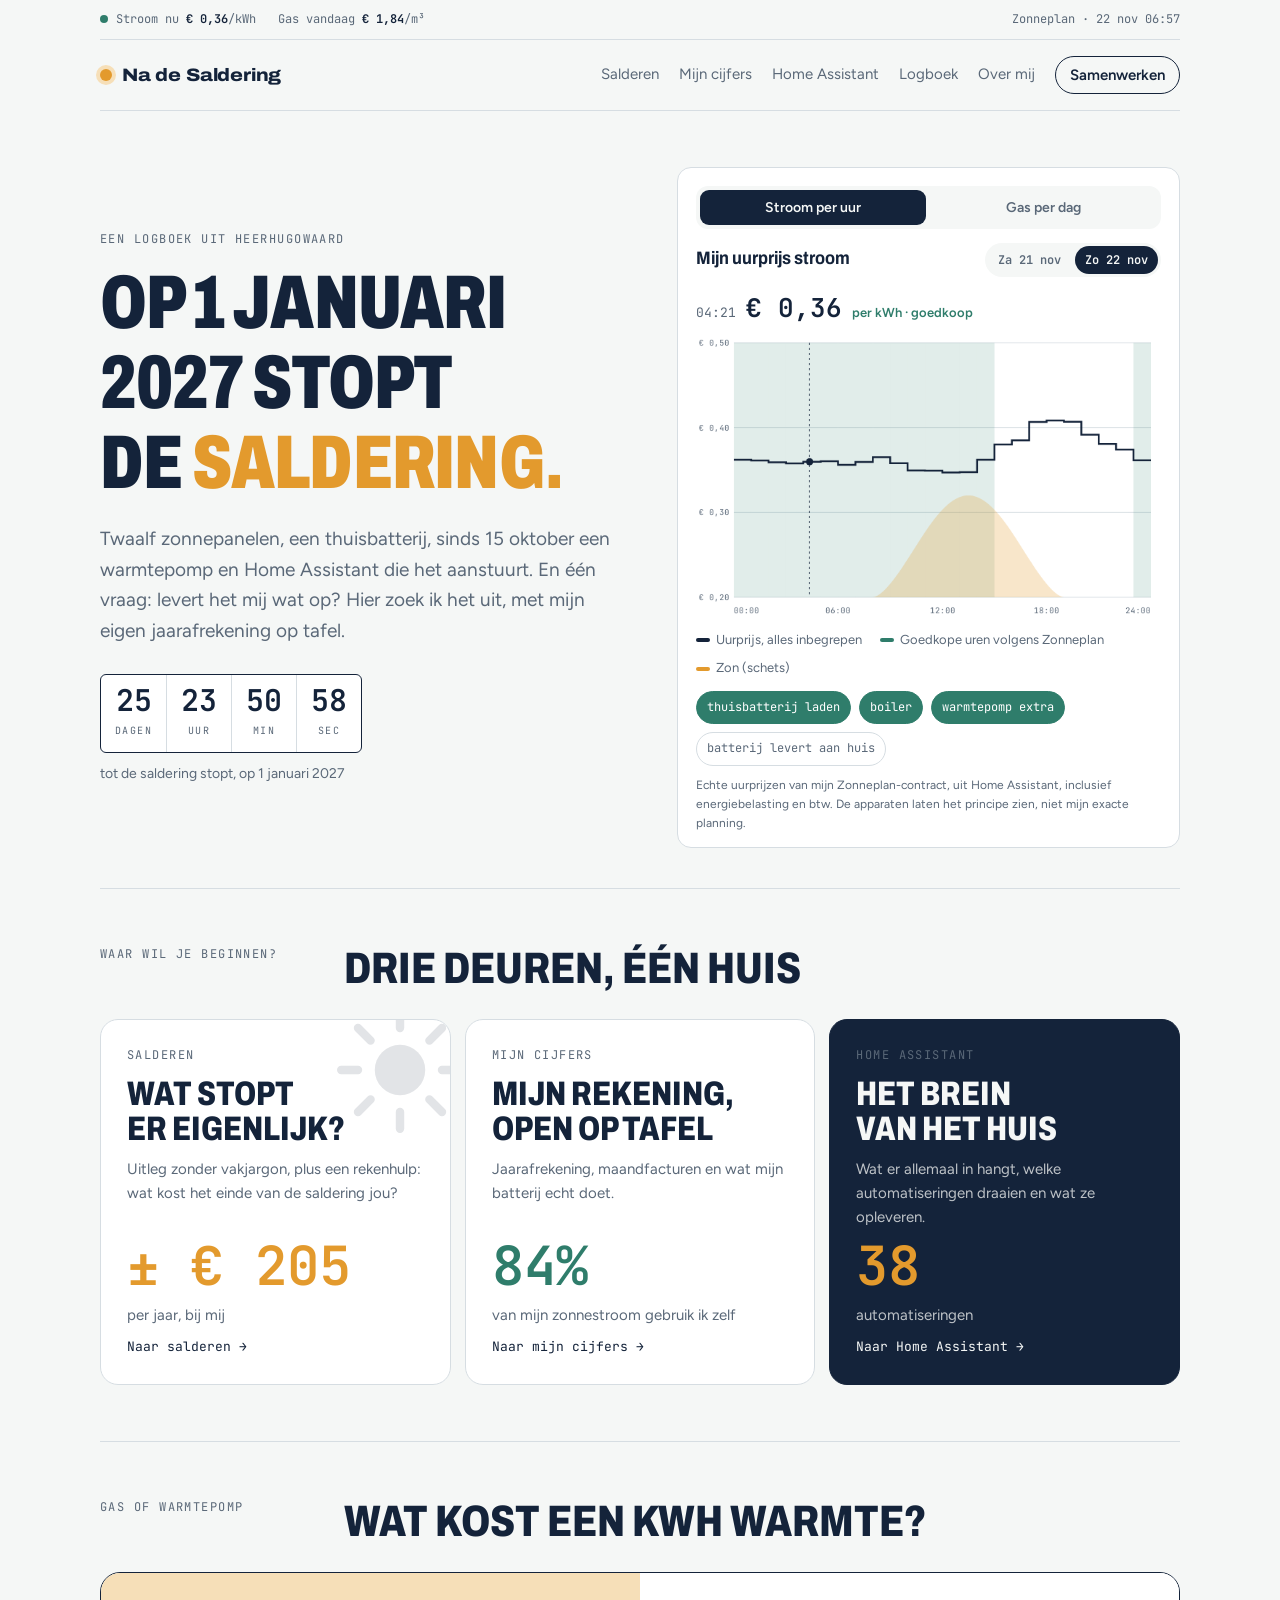
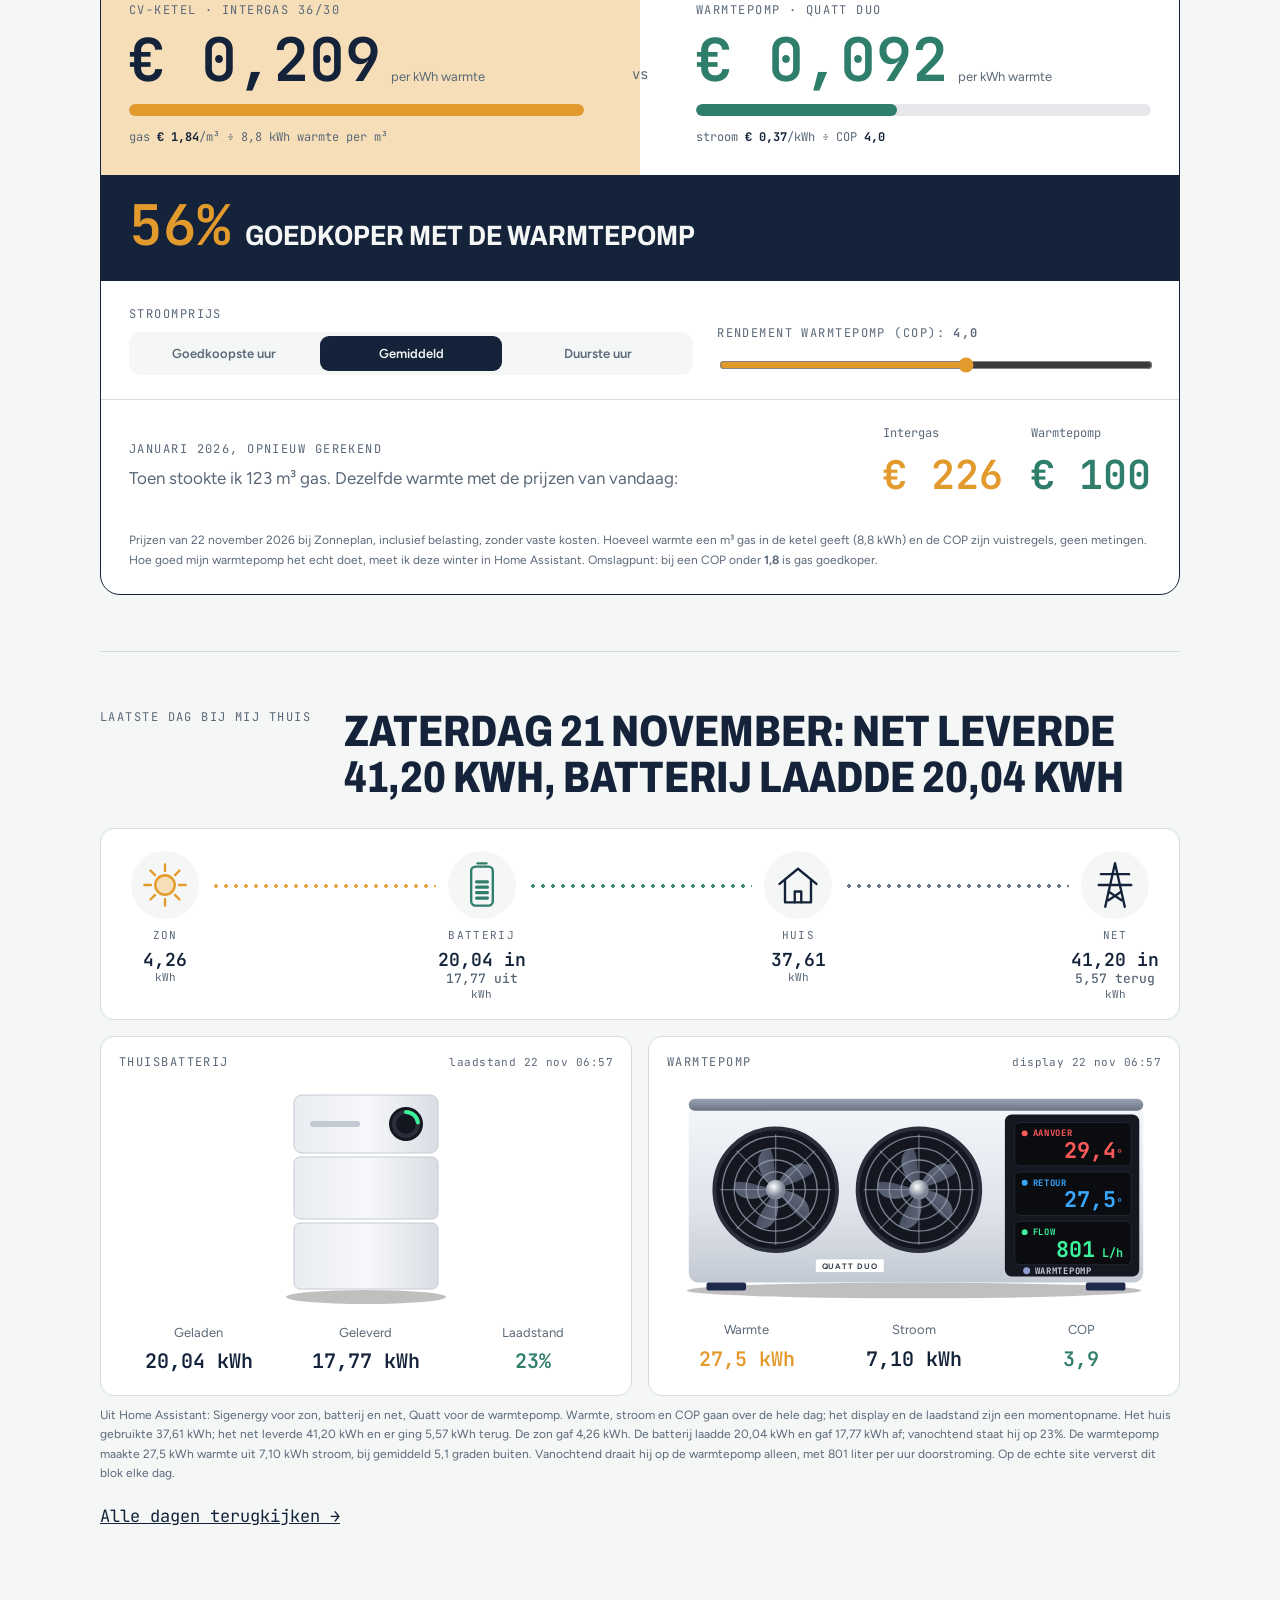
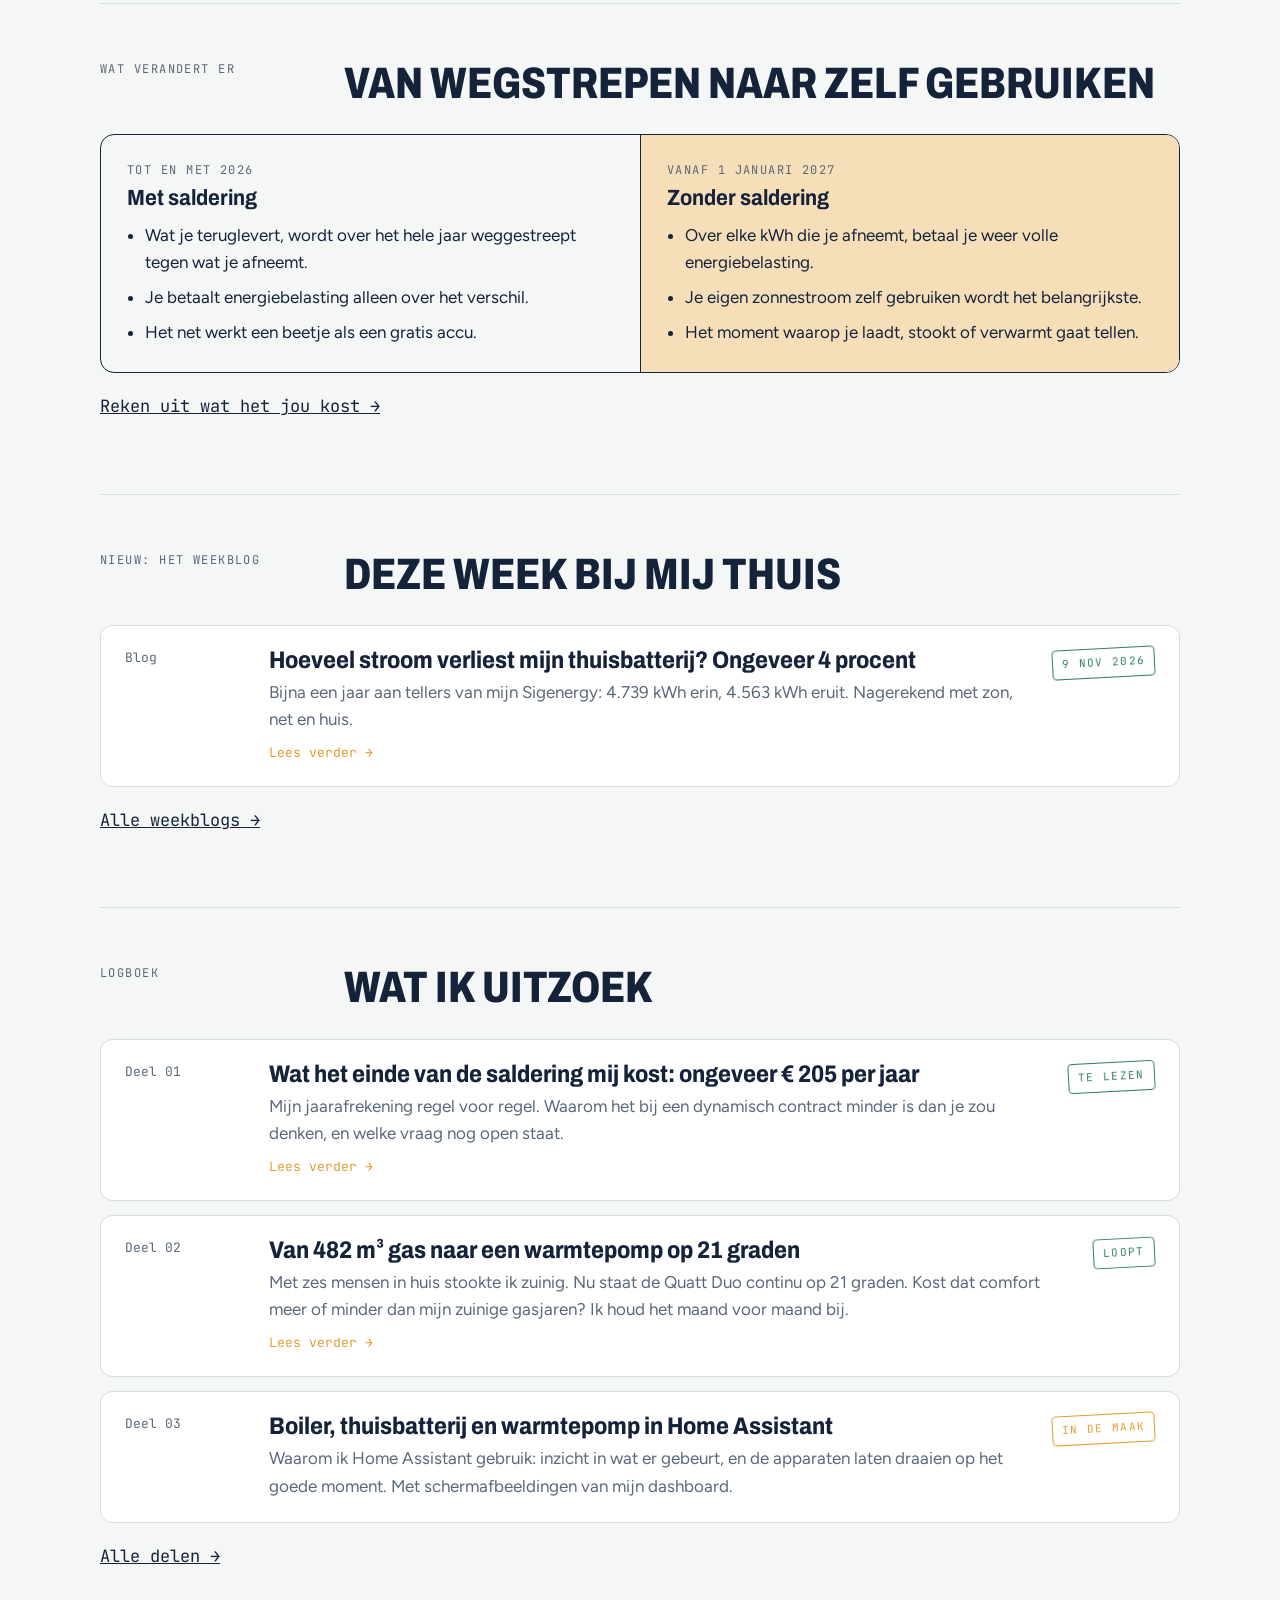
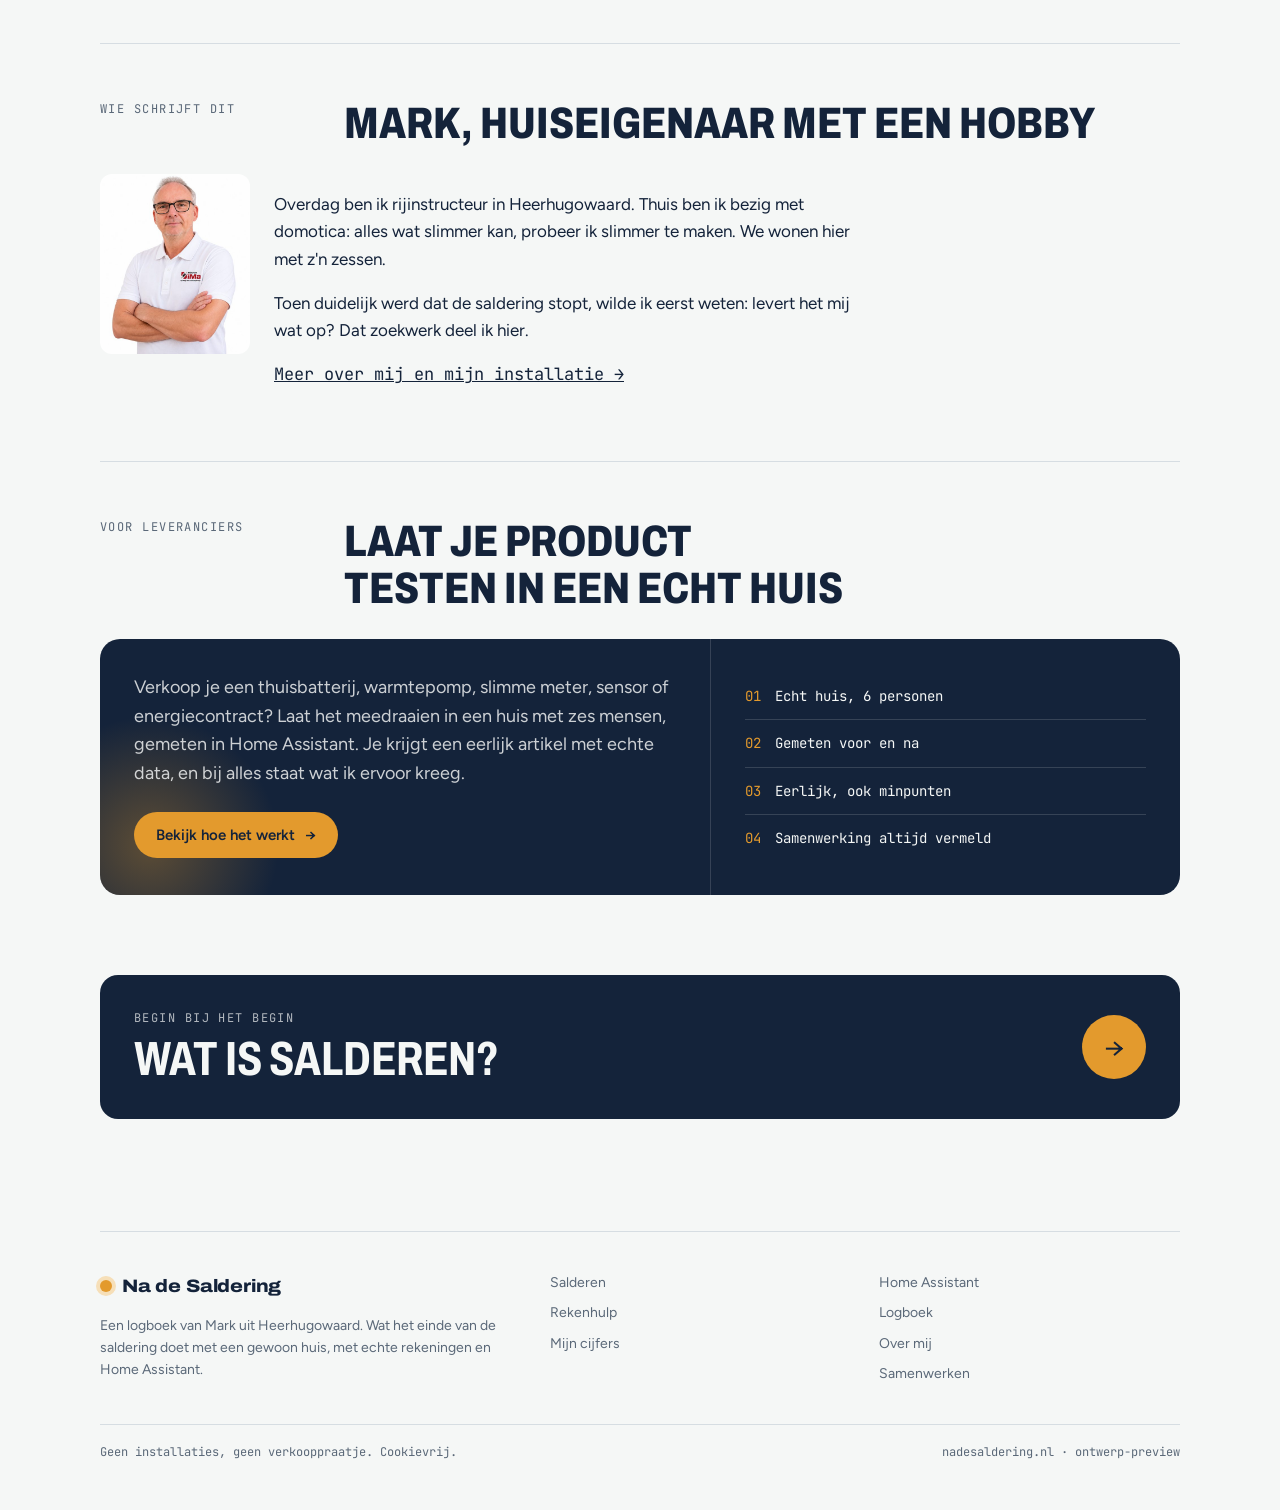
==== commit f7085198: "Dagcijfers 22-11-2026 Co-Authored-By: Claude Opus 5.5 <noreply@anthropic.com> Claude-Session: https:" ====
--- a/index.html
+++ b/index.html
@@ -3,7 +3,7 @@
   <div class="ticker mono" aria-label="Prijzen bij mij thuis, momentopname">
     <span><i class="dot"></i>Stroom nu <b>€ 0,36</b>/kWh</span>
     <span>Gas vandaag <b>€ 1,84</b>/m³</span>
-    <span class="t-src">Zonneplan · 21 nov 06:57</span>
+    <span class="t-src">Zonneplan · 22 nov 06:57</span>
   </div>
   <header class="top">
     <a class="logo" href="index.html"><i></i>Na de Saldering</a>
@@ -23,9 +23,9 @@
   <figure class="chart" style="margin:0">
   <div class="mode" role="tablist" aria-label="Kies prijs"><button role="tab" aria-selected="true" data-mode="power">Stroom per uur</button><button role="tab" aria-selected="false" data-mode="gas">Gas per dag</button></div>
   <div class="chart-head"><strong data-for="power">Mijn uurprijs stroom</strong><strong data-for="gas" class="hide">Mijn gasprijs sinds april</strong>
-    <div class="days" role="tablist" aria-label="Kies dag" data-for="power"><button role="tab" aria-selected="false" data-day="0">Vr 20 nov</button><button role="tab" aria-selected="true" data-day="1">Za 21 nov</button></div></div>
+    <div class="days" role="tablist" aria-label="Kies dag" data-for="power"><button role="tab" aria-selected="false" data-day="0">Za 21 nov</button><button role="tab" aria-selected="true" data-day="1">Zo 22 nov</button></div></div>
   <div class="readout"><span class="mono" id="clock">00:00</span><b class="mono" id="pnow">€ 0,00</b><span id="pgroup">per kWh</span></div>
-  <canvas id="day" width="640" height="400" aria-label="Prijsgrafiek. Stroom: uurprijzen van mijn Zonneplan-contract op 20 en 21 november 2026, duur in de ochtend en vroege avond, goedkoop midden op de dag en 's nachts. Gas: dagprijs van 5 april tot 21 november 2026, van € 1,28 per m³ op 19 april naar € 1,84 nu."></canvas>
+  <canvas id="day" width="640" height="400" aria-label="Prijsgrafiek. Stroom: uurprijzen van mijn Zonneplan-contract op 21 en 22 november 2026, duur in de ochtend en vroege avond, goedkoop midden op de dag en 's nachts. Gas: dagprijs van 5 april tot 22 november 2026, van € 1,28 per m³ op 19 april naar € 1,84 nu."></canvas>
   <div class="legend" data-for="power"><span><i style="background:var(--ink)"></i>Uurprijs, alles inbegrepen</span><span><i style="background:var(--grid)"></i>Goedkope uren volgens Zonneplan</span><span><i style="background:var(--sun)"></i>Zon (schets)</span></div>
   <div class="chips" aria-label="Apparaten die Home Assistant inplant" data-for="power"><span class="chip" data-on="low">thuisbatterij laden</span><span class="chip" data-on="low">boiler</span><span class="chip" data-on="low">warmtepomp extra</span><span class="chip" data-on="high">batterij levert aan huis</span></div>
   <div class="gas-facts hide" data-for="gas"><div><b class="mono">€ 1,28</b><span>laagste dagprijs, 19 april</span></div><div><b class="mono">€ 1,84</b><span>nu, per m³</span></div><div><b class="mono">+ 44%</b><span>sinds het voorjaar</span></div></div>
@@ -50,26 +50,26 @@
   <div class="heat-verdict" aria-live="polite"><b id="h-verdict">0%</b><span id="h-verdict-t">goedkoper met de warmtepomp</span></div>
   <div class="heat-ctl">
     <div><div class="eyebrow">Stroomprijs</div><div class="seg-ctl three" id="h-el" style="margin-top:8px">
-      <button type="button" data-v="0.3254" aria-pressed="false">Goedkoopste uur</button><button type="button" data-v="0.3659" aria-pressed="true">Gemiddeld</button><button type="button" data-v="0.4190" aria-pressed="false">Duurste uur</button></div></div>
+      <button type="button" data-v="0.3471" aria-pressed="false">Goedkoopste uur</button><button type="button" data-v="0.3686" aria-pressed="true">Gemiddeld</button><button type="button" data-v="0.4082" aria-pressed="false">Duurste uur</button></div></div>
     <label for="h-cop"><span class="eyebrow">Rendement warmtepomp (COP): <b class="mono" id="h-cop-v">4,0</b></span>
       <input type="range" id="h-cop" class="slide" min="2" max="5.5" step="0.1" value="4"></label>
   </div>
   <div class="heat-jan"><div><div class="eyebrow">Januari 2026, opnieuw gerekend</div><p>Toen stookte ik 123 m³ gas. Dezelfde warmte met de prijzen van vandaag:</p></div>
     <div class="jan-nums mono"><div><span>Intergas</span><b id="h-jan-gas">€ 0</b></div><div><span>Warmtepomp</span><b id="h-jan-wp">€ 0</b></div></div></div>
-  <p class="note">Prijzen van 21 november 2026 bij Zonneplan, inclusief belasting, zonder vaste kosten. Hoeveel warmte een m³ gas in de ketel geeft (8,8 kWh) en de COP zijn vuistregels, geen metingen. Hoe goed mijn warmtepomp het echt doet, meet ik deze winter in Home Assistant. Omslagpunt: bij een COP onder <b id="h-break">1,9</b> is gas goedkoper.</p>
+  <p class="note">Prijzen van 22 november 2026 bij Zonneplan, inclusief belasting, zonder vaste kosten. Hoeveel warmte een m³ gas in de ketel geeft (8,8 kWh) en de COP zijn vuistregels, geen metingen. Hoe goed mijn warmtepomp het echt doet, meet ik deze winter in Home Assistant. Omslagpunt: bij een COP onder <b id="h-break">1,9</b> is gas goedkoper.</p>
 </div></section>
-<section id="thuis"><div class="sec-head rv"><div class="eyebrow">Laatste dag bij mij thuis</div><h2>Vrijdag 20 november: warmtepomp maakte 37,5 kWh warmte, COP 4,1</h2></div><div class="eflow rv" aria-label="Energiestromen gisteren">
-  <div class="enode n-sun"><svg viewBox="0 0 48 48" aria-hidden="true"><circle cx="24" cy="24" r="9"/><path d="M24 5v6M24 37v6M5 24h6M37 24h6M10.6 10.6l4.2 4.2M33.2 33.2l4.2 4.2M10.6 37.4l4.2-4.2M33.2 14.8l4.2-4.2"/></svg><span>Zon</span><b class="mono" data-k="zon">5,80<small> kWh</small></b></div>
+<section id="thuis"><div class="sec-head rv"><div class="eyebrow">Laatste dag bij mij thuis</div><h2>Zaterdag 21 november: net leverde 41,20 kWh, batterij laadde 20,04 kWh</h2></div><div class="eflow rv" aria-label="Energiestromen gisteren">
+  <div class="enode n-sun"><svg viewBox="0 0 48 48" aria-hidden="true"><circle cx="24" cy="24" r="9"/><path d="M24 5v6M24 37v6M5 24h6M37 24h6M10.6 10.6l4.2 4.2M33.2 33.2l4.2 4.2M10.6 37.4l4.2-4.2M33.2 14.8l4.2-4.2"/></svg><span>Zon</span><b class="mono" data-k="zon">4,26<small> kWh</small></b></div>
   <i class="econn c-sun" aria-hidden="true"></i>
-  <div class="enode n-bat"><svg viewBox="0 0 48 48" aria-hidden="true"><rect x="14" y="7" width="20" height="36" rx="4"/><path d="M20 4h8"/><path class="fill" d="M19 31h10M19 26h10M19 21h10M19 36h10"/></svg><span>Batterij</span><b class="mono"><em data-k="bat-in">7,04 in</em><em data-k="bat-uit">6,81 uit</em><small> kWh</small></b></div>
+  <div class="enode n-bat"><svg viewBox="0 0 48 48" aria-hidden="true"><rect x="14" y="7" width="20" height="36" rx="4"/><path d="M20 4h8"/><path class="fill" d="M19 31h10M19 26h10M19 21h10M19 36h10"/></svg><span>Batterij</span><b class="mono"><em data-k="bat-in">20,04 in</em><em data-k="bat-uit">17,77 uit</em><small> kWh</small></b></div>
   <i class="econn c-bat" aria-hidden="true"></i>
-  <div class="enode n-home"><svg viewBox="0 0 48 48" aria-hidden="true"><path d="M7 23 24 9l17 14"/><path d="M12 19v21h24V19"/><path d="M21 40V30h6v10"/></svg><span>Huis</span><b class="mono" data-k="huis">31,80<small> kWh</small></b></div>
+  <div class="enode n-home"><svg viewBox="0 0 48 48" aria-hidden="true"><path d="M7 23 24 9l17 14"/><path d="M12 19v21h24V19"/><path d="M21 40V30h6v10"/></svg><span>Huis</span><b class="mono" data-k="huis">37,61<small> kWh</small></b></div>
   <i class="econn c-net rev" aria-hidden="true"></i>
-  <div class="enode n-net"><svg viewBox="0 0 48 48" aria-hidden="true"><path d="M24 4 15 44M24 4l9 40M11 14h26M9 24h30M18 30l12 8M30 30l-12 8"/></svg><span>Net</span><b class="mono"><em data-k="net-in">26,30 in</em><em data-k="net-uit">0,08 terug</em><small> kWh</small></b></div>
+  <div class="enode n-net"><svg viewBox="0 0 48 48" aria-hidden="true"><path d="M24 4 15 44M24 4l9 40M11 14h26M9 24h30M18 30l12 8M30 30l-12 8"/></svg><span>Net</span><b class="mono"><em data-k="net-in">41,20 in</em><em data-k="net-uit">5,57 terug</em><small> kWh</small></b></div>
 </div>
 <div class="eheat rv">
   <div class="eapp">
-    <div class="eapp-hd"><span>Thuisbatterij</span><span class="mono" data-k="bat-tijd">laadstand 21 nov 06:57</span></div>
+    <div class="eapp-hd"><span>Thuisbatterij</span><span class="mono" data-k="bat-tijd">laadstand 22 nov 06:57</span></div>
     <svg class="qbat" viewBox="0 0 200 230" role="img" aria-label="Tekening van mijn thuisbatterij met laadstand">
 <defs><linearGradient id="bbody" x1="0" y1="0" x2="1" y2="0"><stop offset="0" stop-color="#e9ecf1"/><stop offset=".5" stop-color="#f7f8fa"/><stop offset="1" stop-color="#d9dde4"/></linearGradient></defs>
 <ellipse cx="100" cy="216" rx="80" ry="7" fill="#000" opacity=".25"/>
@@ -77,24 +77,24 @@
 <rect x="28" y="76" width="144" height="62" rx="6" fill="url(#bbody)" stroke="#c4cad4"/>
 <rect x="28" y="142" width="144" height="66" rx="6" fill="url(#bbody)" stroke="#c4cad4"/>
 <circle cx="140" cy="43" r="17" fill="#14171f"/><circle cx="140" cy="43" r="12" fill="none" stroke="#2a2f3b" stroke-width="4"/>
-<circle cx="140" cy="43" r="12" fill="none" stroke="#3df29b" stroke-width="4" stroke-linecap="round" pathLength="100" stroke-dasharray="41 100" transform="rotate(-90 140 43)" data-k="bat-ring"/>
+<circle cx="140" cy="43" r="12" fill="none" stroke="#3df29b" stroke-width="4" stroke-linecap="round" pathLength="100" stroke-dasharray="23 100" transform="rotate(-90 140 43)" data-k="bat-ring"/>
 <rect x="44" y="40" width="50" height="6" rx="3" fill="#c4cad4"/></svg>
-    <div class="qrow"><div class="qst"><span>Geladen</span><b class="mono" data-k="bat-in2">7,04 kWh</b></div><div class="qst"><span>Geleverd</span><b class="mono" data-k="bat-uit2">6,81 kWh</b></div><div class="qst"><span>Laadstand</span><b class="mono c-grid" data-k="bat-soc">41%</b></div></div>
+    <div class="qrow"><div class="qst"><span>Geladen</span><b class="mono" data-k="bat-in2">20,04 kWh</b></div><div class="qst"><span>Geleverd</span><b class="mono" data-k="bat-uit2">17,77 kWh</b></div><div class="qst"><span>Laadstand</span><b class="mono c-grid" data-k="bat-soc">23%</b></div></div>
   </div>
   <div class="eapp on">
-    <div class="eapp-hd"><span>Warmtepomp</span><span class="mono" data-k="wp-tijd">display 21 nov 06:57</span></div>
+    <div class="eapp-hd"><span>Warmtepomp</span><span class="mono" data-k="wp-tijd">display 22 nov 06:57</span></div>
     <svg class="qhp" viewBox="0 0 500 230" role="img" aria-label="Tekening van mijn Quatt Duo warmtepomp met display">
 <defs><linearGradient id="qbody" x1="0" y1="0" x2="0" y2="1"><stop offset="0" stop-color="#f4f6fa"/><stop offset=".6" stop-color="#dfe3ea"/><stop offset="1" stop-color="#c3c9d3"/></linearGradient><linearGradient id="qtop" x1="0" y1="0" x2="0" y2="1"><stop offset="0" stop-color="#9aa3b2"/><stop offset="1" stop-color="#6d7584"/></linearGradient><radialGradient id="qhub" cx=".4" cy=".35"><stop offset="0" stop-color="#fff"/><stop offset="1" stop-color="#7d8594"/></radialGradient><linearGradient id="qbl" x1="0" y1="0" x2="1" y2="1"><stop offset="0" stop-color="#6b7487"/><stop offset="1" stop-color="#363d4c"/></linearGradient></defs>
 <ellipse cx="250" cy="212" rx="230" ry="8" fill="#000" opacity=".25"/><rect x="22" y="22" width="460" height="182" rx="10" fill="url(#qbody)"/><rect x="22" y="18" width="460" height="12" rx="6" fill="url(#qtop)"/><rect x="40" y="204" width="40" height="8" rx="2" fill="#1d2a4a"/><rect x="424" y="204" width="40" height="8" rx="2" fill="#1d2a4a"/>
 <circle cx="110" cy="110" r="62" fill="#14171f" stroke="#2a2f3b" stroke-width="4"/><g class="qfan" style="transform-origin:110px 110px"><path transform="rotate(0 110 110)" d="M110 110 C 120 80, 144 78, 148 92 C 140 100, 124 104, 110 110 Z" fill="url(#qbl)"/><path transform="rotate(72 110 110)" d="M110 110 C 120 80, 144 78, 148 92 C 140 100, 124 104, 110 110 Z" fill="url(#qbl)"/><path transform="rotate(144 110 110)" d="M110 110 C 120 80, 144 78, 148 92 C 140 100, 124 104, 110 110 Z" fill="url(#qbl)"/><path transform="rotate(216 110 110)" d="M110 110 C 120 80, 144 78, 148 92 C 140 100, 124 104, 110 110 Z" fill="url(#qbl)"/><path transform="rotate(288 110 110)" d="M110 110 C 120 80, 144 78, 148 92 C 140 100, 124 104, 110 110 Z" fill="url(#qbl)"/></g><circle cx="110" cy="110" r="18" fill="none" stroke="#9aa3b5" stroke-width="1.4" opacity=".75"/><circle cx="110" cy="110" r="30" fill="none" stroke="#9aa3b5" stroke-width="1.4" opacity=".75"/><circle cx="110" cy="110" r="42" fill="none" stroke="#9aa3b5" stroke-width="1.4" opacity=".75"/><circle cx="110" cy="110" r="54" fill="none" stroke="#9aa3b5" stroke-width="1.4" opacity=".75"/><line transform="rotate(0 110 110)" x1="54" y1="110" x2="166" y2="110" stroke="#9aa3b5" stroke-width="1.2" opacity=".6"/><line transform="rotate(45 110 110)" x1="54" y1="110" x2="166" y2="110" stroke="#9aa3b5" stroke-width="1.2" opacity=".6"/><line transform="rotate(90 110 110)" x1="54" y1="110" x2="166" y2="110" stroke="#9aa3b5" stroke-width="1.2" opacity=".6"/><line transform="rotate(135 110 110)" x1="54" y1="110" x2="166" y2="110" stroke="#9aa3b5" stroke-width="1.2" opacity=".6"/><circle cx="110" cy="110" r="10" fill="url(#qhub)"/><circle cx="255" cy="110" r="62" fill="#14171f" stroke="#2a2f3b" stroke-width="4"/><g class="qfan" style="transform-origin:255px 110px"><path transform="rotate(0 255 110)" d="M255 110 C 265 80, 289 78, 293 92 C 285 100, 269 104, 255 110 Z" fill="url(#qbl)"/><path transform="rotate(72 255 110)" d="M255 110 C 265 80, 289 78, 293 92 C 285 100, 269 104, 255 110 Z" fill="url(#qbl)"/><path transform="rotate(144 255 110)" d="M255 110 C 265 80, 289 78, 293 92 C 285 100, 269 104, 255 110 Z" fill="url(#qbl)"/><path transform="rotate(216 255 110)" d="M255 110 C 265 80, 289 78, 293 92 C 285 100, 269 104, 255 110 Z" fill="url(#qbl)"/><path transform="rotate(288 255 110)" d="M255 110 C 265 80, 289 78, 293 92 C 285 100, 269 104, 255 110 Z" fill="url(#qbl)"/></g><circle cx="255" cy="110" r="18" fill="none" stroke="#9aa3b5" stroke-width="1.4" opacity=".75"/><circle cx="255" cy="110" r="30" fill="none" stroke="#9aa3b5" stroke-width="1.4" opacity=".75"/><circle cx="255" cy="110" r="42" fill="none" stroke="#9aa3b5" stroke-width="1.4" opacity=".75"/><circle cx="255" cy="110" r="54" fill="none" stroke="#9aa3b5" stroke-width="1.4" opacity=".75"/><line transform="rotate(0 255 110)" x1="199" y1="110" x2="311" y2="110" stroke="#9aa3b5" stroke-width="1.2" opacity=".6"/><line transform="rotate(45 255 110)" x1="199" y1="110" x2="311" y2="110" stroke="#9aa3b5" stroke-width="1.2" opacity=".6"/><line transform="rotate(90 255 110)" x1="199" y1="110" x2="311" y2="110" stroke="#9aa3b5" stroke-width="1.2" opacity=".6"/><line transform="rotate(135 255 110)" x1="199" y1="110" x2="311" y2="110" stroke="#9aa3b5" stroke-width="1.2" opacity=".6"/><circle cx="255" cy="110" r="10" fill="url(#qhub)"/>
 <rect x="342" y="34" width="136" height="164" rx="7" fill="#151820"/>
-<rect x="352" y="42" width="118" height="44" rx="5" fill="#0a0c10" stroke="#232834"/><circle cx="362" cy="53" r="3" fill="#ff5a5a"/><text x="370" y="56" class="qlb" fill="#ff5a5a">AANVOER</text><text x="462" y="78" class="qlcd" fill="#ff5a5a" text-anchor="end"><tspan data-k="wp-aanvoer">24,3</tspan><tspan class="qun">°</tspan></text><rect x="352" y="92" width="118" height="44" rx="5" fill="#0a0c10" stroke="#232834"/><circle cx="362" cy="103" r="3" fill="#3aa8ff"/><text x="370" y="106" class="qlb" fill="#3aa8ff">RETOUR</text><text x="462" y="128" class="qlcd" fill="#3aa8ff" text-anchor="end"><tspan data-k="wp-retour">22,6</tspan><tspan class="qun">°</tspan></text><rect x="352" y="142" width="118" height="44" rx="5" fill="#0a0c10" stroke="#232834"/><circle cx="362" cy="153" r="3" fill="#3df29b"/><text x="370" y="156" class="qlb" fill="#3df29b">FLOW</text><text x="462" y="178" class="qlcd" fill="#3df29b" text-anchor="end"><tspan data-k="wp-flow">799</tspan><tspan class="qun"> L/h</tspan></text>
+<rect x="352" y="42" width="118" height="44" rx="5" fill="#0a0c10" stroke="#232834"/><circle cx="362" cy="53" r="3" fill="#ff5a5a"/><text x="370" y="56" class="qlb" fill="#ff5a5a">AANVOER</text><text x="462" y="78" class="qlcd" fill="#ff5a5a" text-anchor="end"><tspan data-k="wp-aanvoer">29,4</tspan><tspan class="qun">°</tspan></text><rect x="352" y="92" width="118" height="44" rx="5" fill="#0a0c10" stroke="#232834"/><circle cx="362" cy="103" r="3" fill="#3aa8ff"/><text x="370" y="106" class="qlb" fill="#3aa8ff">RETOUR</text><text x="462" y="128" class="qlcd" fill="#3aa8ff" text-anchor="end"><tspan data-k="wp-retour">27,5</tspan><tspan class="qun">°</tspan></text><rect x="352" y="142" width="118" height="44" rx="5" fill="#0a0c10" stroke="#232834"/><circle cx="362" cy="153" r="3" fill="#3df29b"/><text x="370" y="156" class="qlb" fill="#3df29b">FLOW</text><text x="462" y="178" class="qlcd" fill="#3df29b" text-anchor="end"><tspan data-k="wp-flow">801</tspan><tspan class="qun"> L/h</tspan></text>
 <circle cx="364" cy="192" r="3.5" fill="#8e9bd0"/><text x="372" y="195" class="qlb" fill="#c9cfdb" data-k="wp-status">WARMTEPOMP</text>
 <rect x="150" y="180" width="70" height="14" rx="2" fill="#fff" stroke="#c4cad4"/><text x="185" y="190" class="qbrand" text-anchor="middle">QUATT DUO</text></svg>
-    <div class="qrow"><div class="qst"><span>Warmte</span><b class="mono c-sun" data-k="wp-warmte">37,5 kWh</b></div><div class="qst"><span>Stroom</span><b class="mono" data-k="wp-stroom">9,06 kWh</b></div><div class="qst"><span>COP</span><b class="mono c-grid" data-k="wp-cop">4,1</b></div></div>
+    <div class="qrow"><div class="qst"><span>Warmte</span><b class="mono c-sun" data-k="wp-warmte">27,5 kWh</b></div><div class="qst"><span>Stroom</span><b class="mono" data-k="wp-stroom">7,10 kWh</b></div><div class="qst"><span>COP</span><b class="mono c-grid" data-k="wp-cop">3,9</b></div></div>
   </div>
 </div>
-<p class="note">Uit Home Assistant: Sigenergy voor zon, batterij en net, Quatt voor de warmtepomp. Warmte, stroom en COP gaan over de hele dag; het display en de laadstand zijn een momentopname. Het huis gebruikte 31,80 kWh; het net leverde 26,30 kWh en er ging 0,08 kWh terug. De zon gaf 5,80 kWh. De batterij laadde 7,04 kWh en gaf 6,81 kWh af; vanochtend staat hij op 41%. De warmtepomp maakte 37,5 kWh warmte uit 9,06 kWh stroom, bij gemiddeld <span data-k="buiten">4,9</span> graden buiten. Vanochtend draait hij op de warmtepomp alleen, met 799 liter per uur doorstroming. Op de echte site ververst dit blok elke dag.</p><p class="rv" style="margin-top:20px"><a class="mono" href="dagen.html">Alle dagen terugkijken →</a></p></section>
+<p class="note">Uit Home Assistant: Sigenergy voor zon, batterij en net, Quatt voor de warmtepomp. Warmte, stroom en COP gaan over de hele dag; het display en de laadstand zijn een momentopname. Het huis gebruikte 37,61 kWh; het net leverde 41,20 kWh en er ging 5,57 kWh terug. De zon gaf 4,26 kWh. De batterij laadde 20,04 kWh en gaf 17,77 kWh af; vanochtend staat hij op 23%. De warmtepomp maakte 27,5 kWh warmte uit 7,10 kWh stroom, bij gemiddeld <span data-k="buiten">5,1</span> graden buiten. Vanochtend draait hij op de warmtepomp alleen, met 801 liter per uur doorstroming. Op de echte site ververst dit blok elke dag.</p><p class="rv" style="margin-top:20px"><a class="mono" href="dagen.html">Alle dagen terugkijken →</a></p></section>
 <section id="verandert"><div class="sec-head rv"><div class="eyebrow">Wat verandert er</div><h2>Van wegstrepen naar zelf gebruiken</h2></div><div class="compare rv">
   <div><div class="eyebrow">Tot en met 2026</div><h3>Met saldering</h3><ul>
     <li>Wat je teruglevert, wordt over het hele jaar weggestreept tegen wat je afneemt.</li>
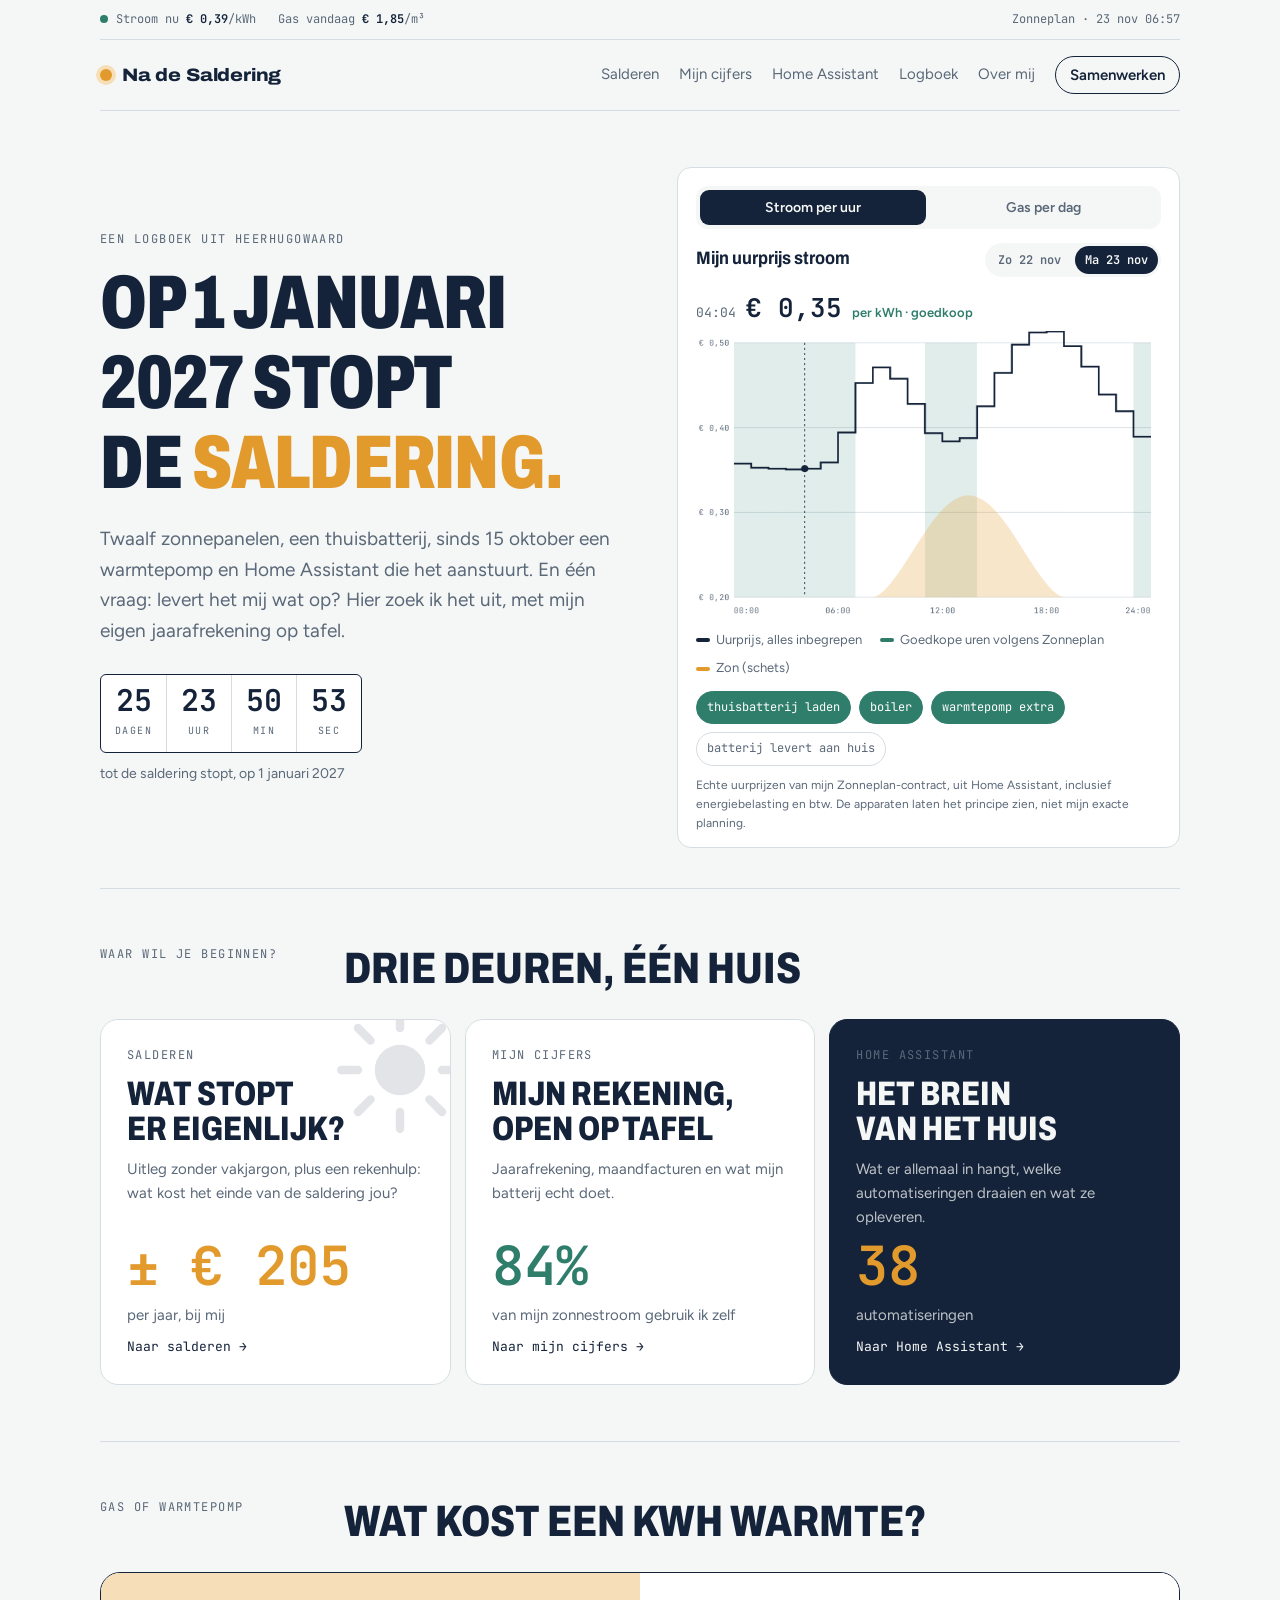
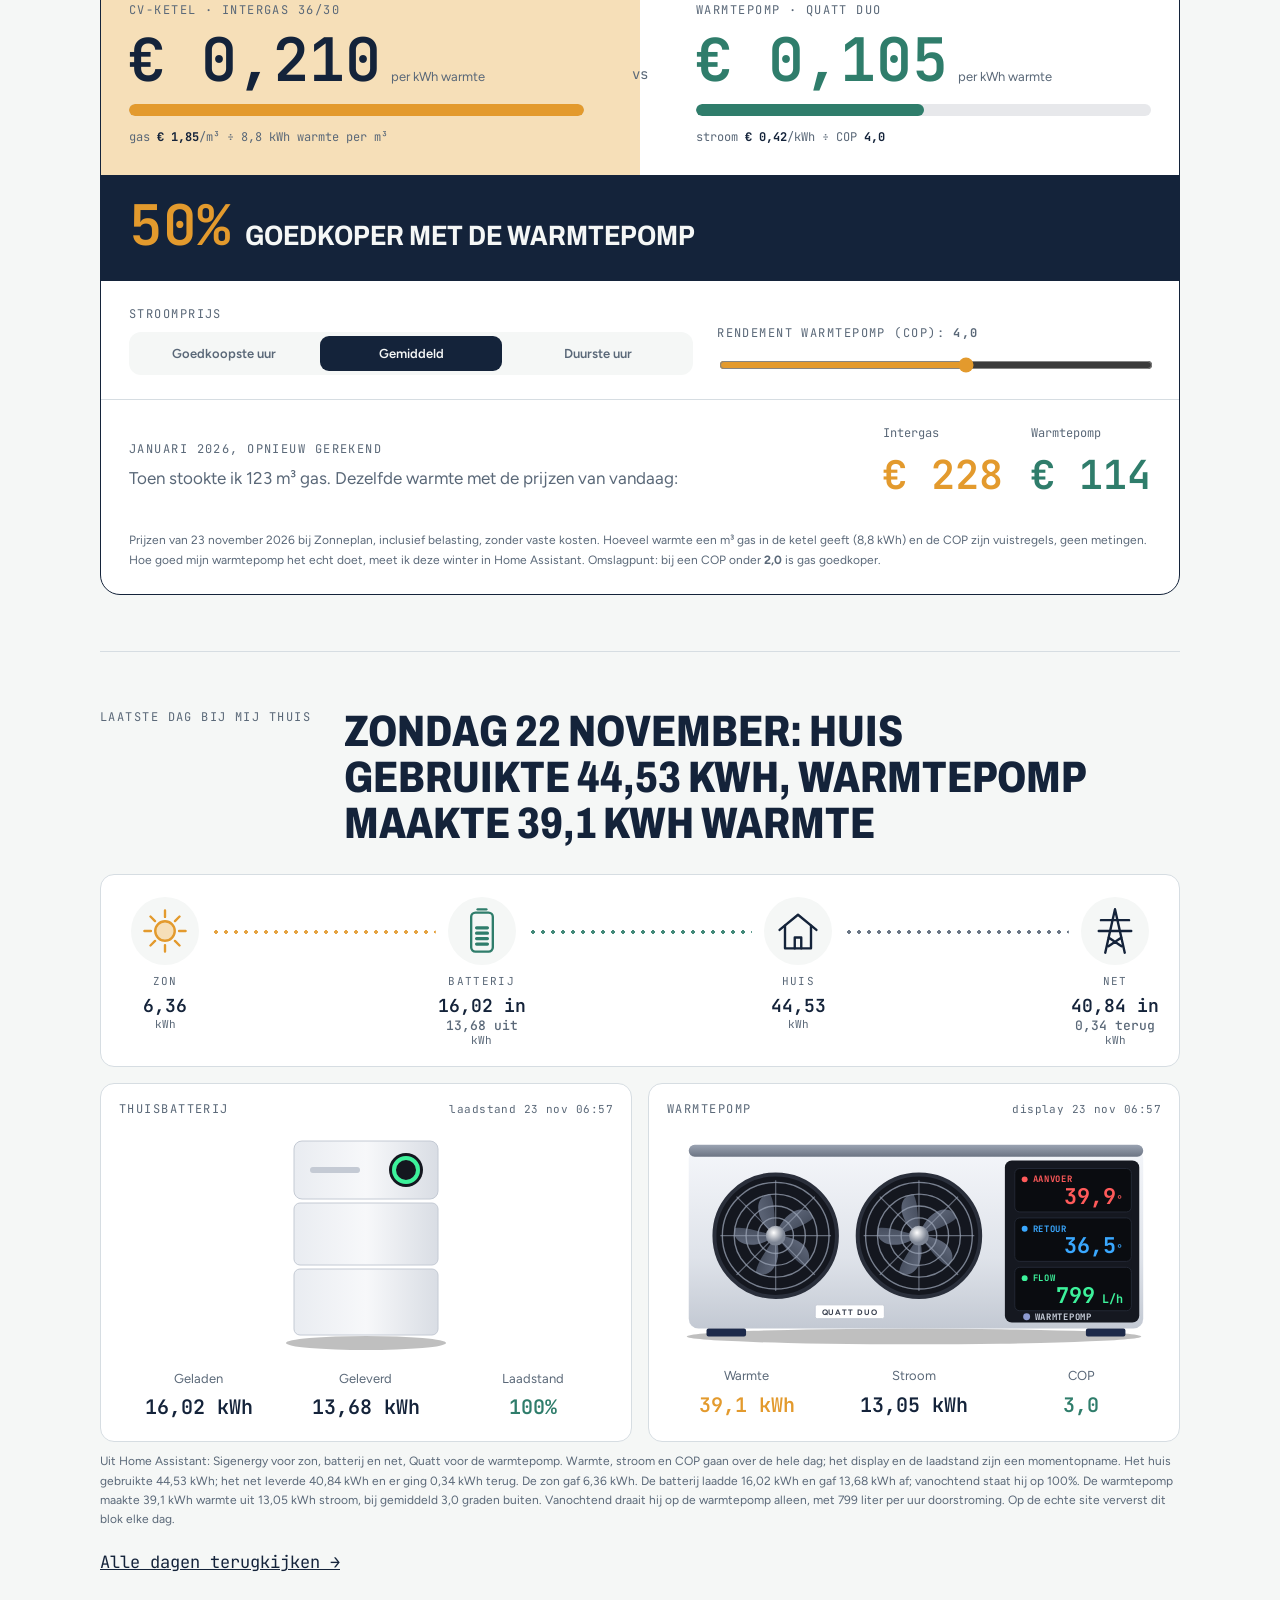
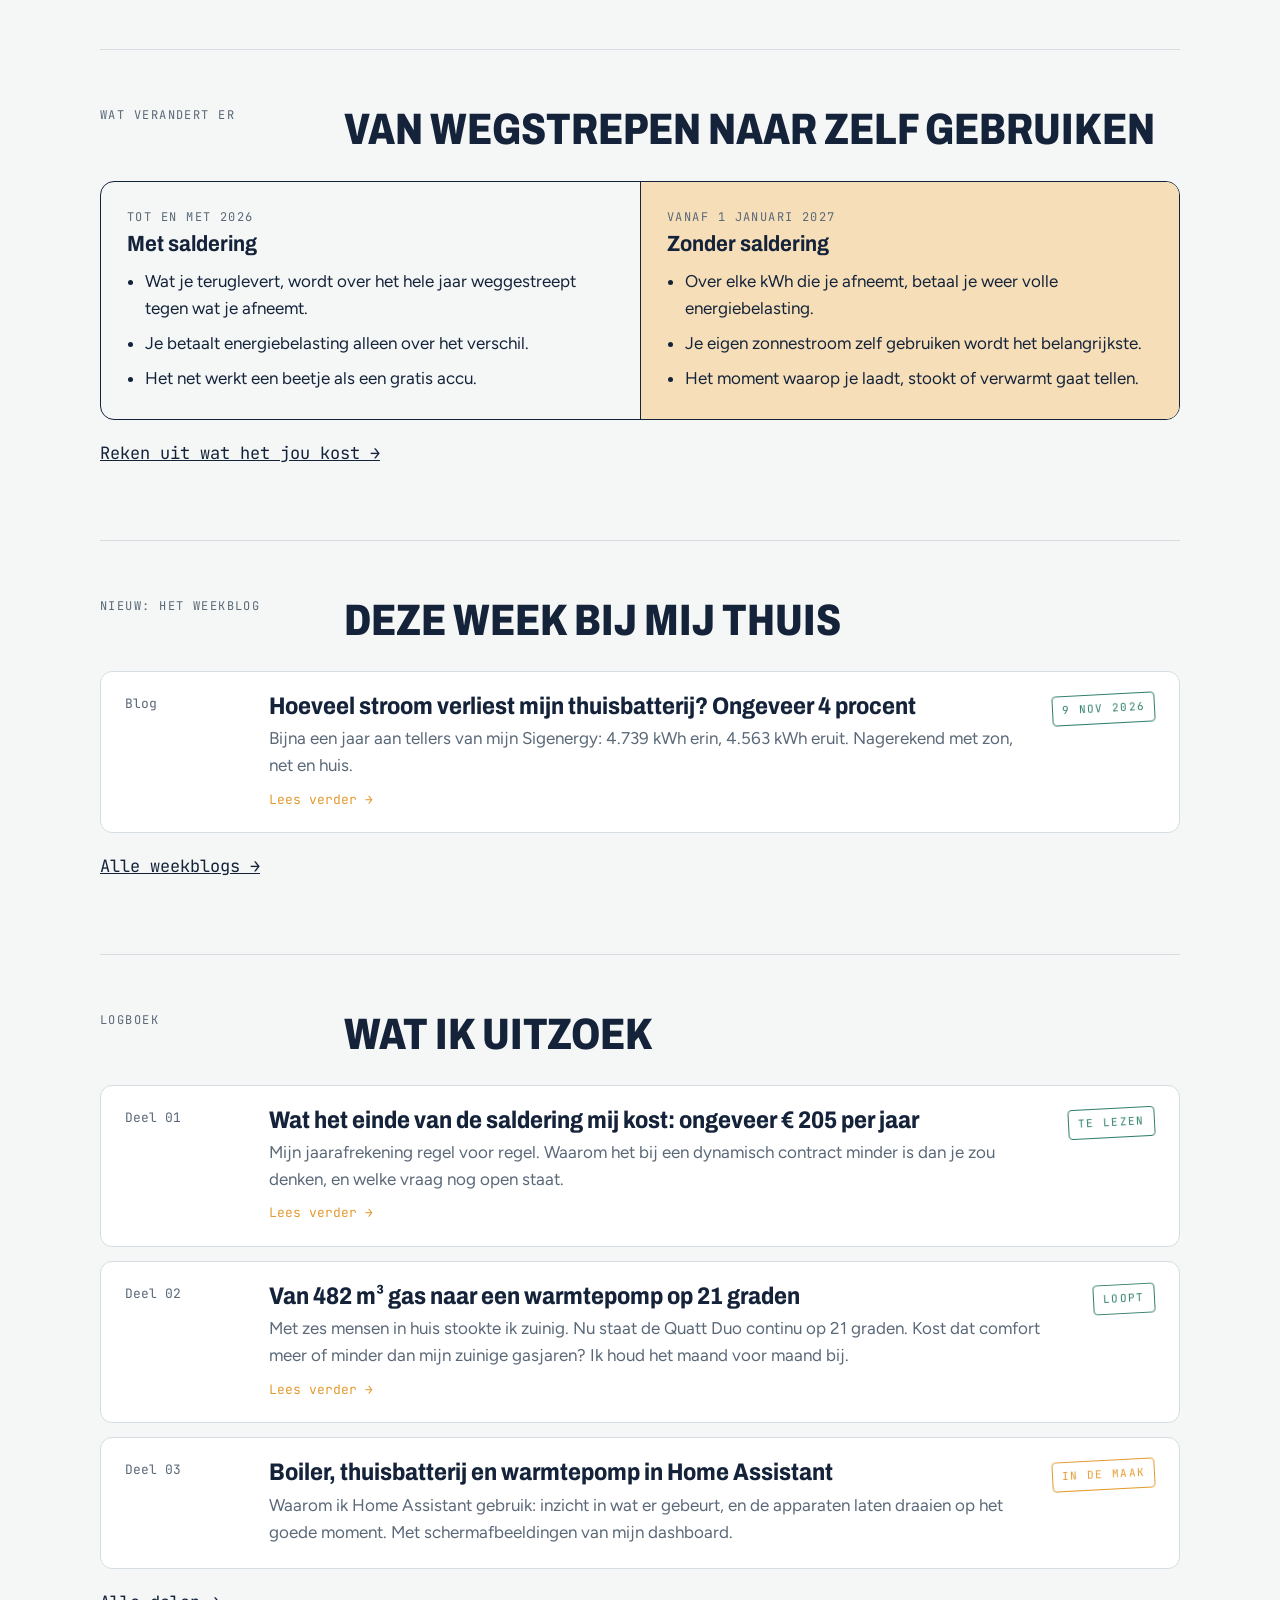
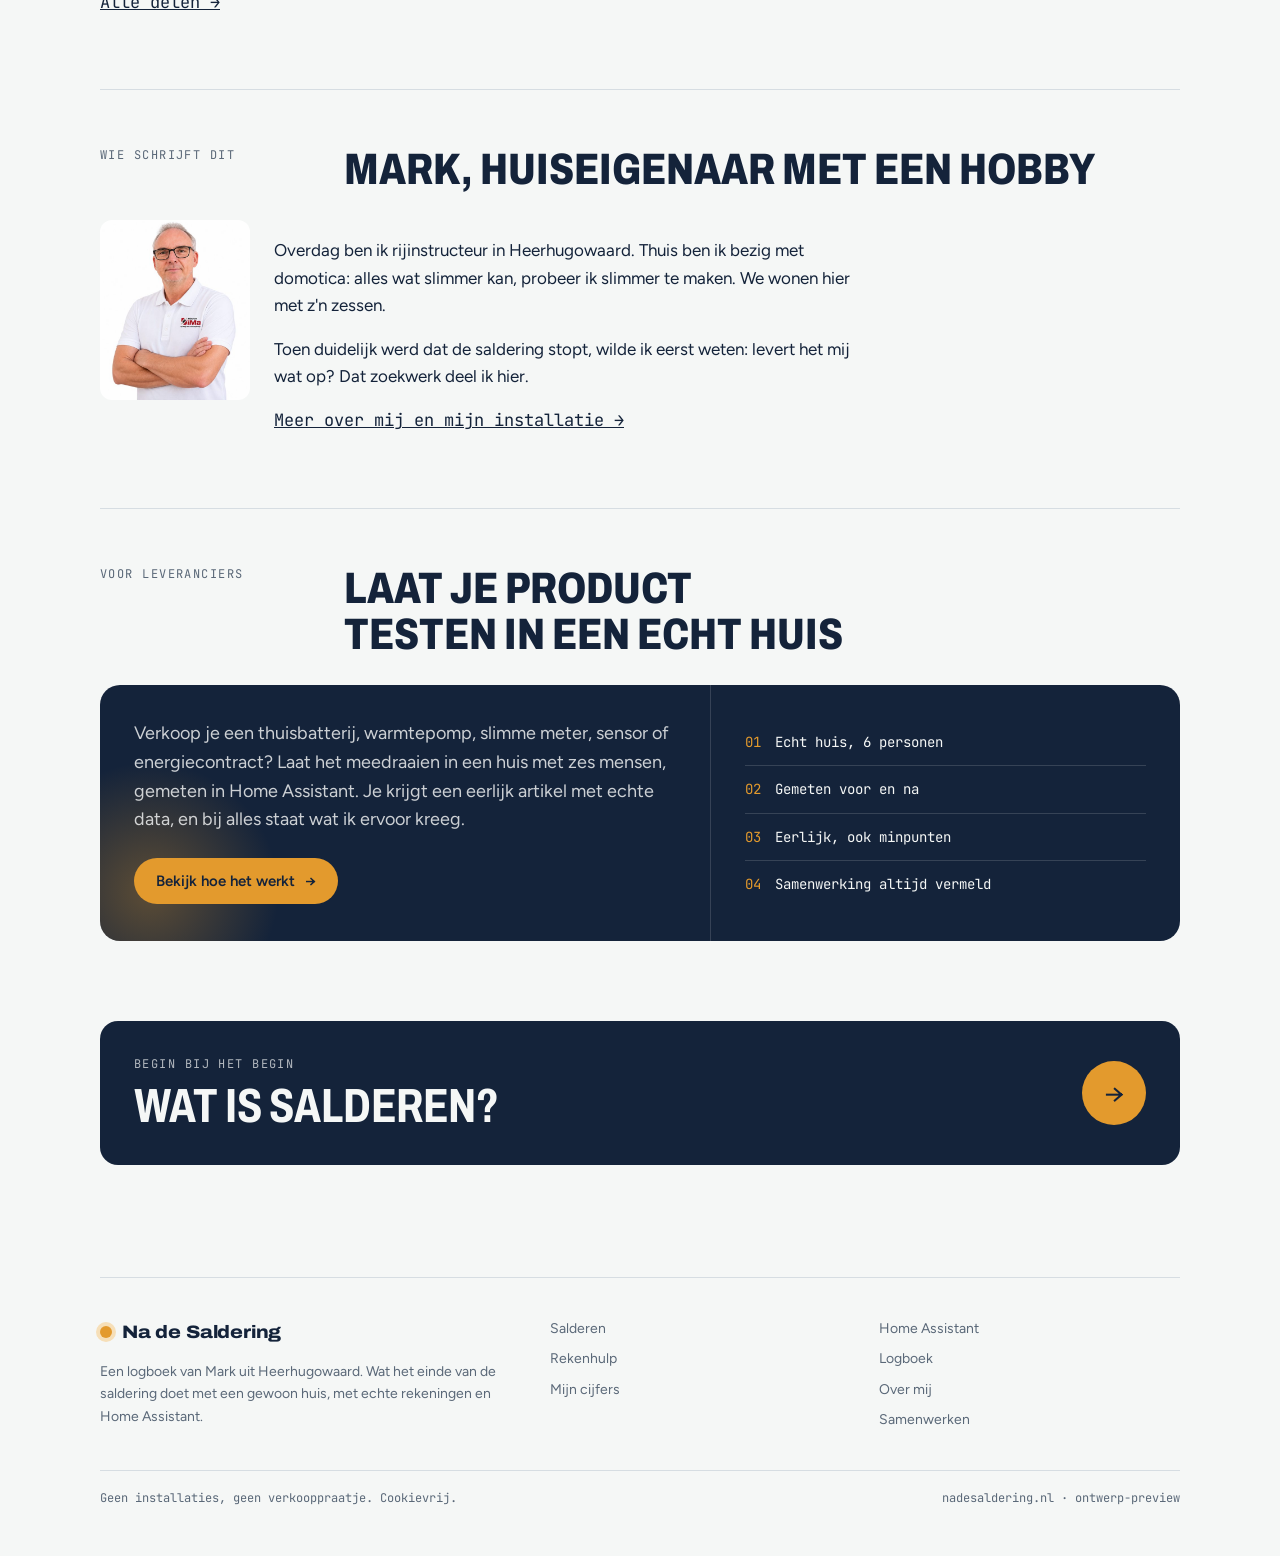
==== commit ce35ea10: "Dagcijfers 23-11-2026 Co-Authored-By: Claude Opus 5.5 <noreply@anthropic.com> Claude-Session: https:" ====
--- a/index.html
+++ b/index.html
@@ -1,9 +1,9 @@
 <!doctype html><html lang="nl"><head><meta charset="utf-8"><meta name="viewport" content="width=device-width,initial-scale=1,viewport-fit=cover"><title>Na de Saldering</title><meta name="description" content="Wat het einde van de saldering doet met een gewoon huis: echte rekeningen, een thuisbatterij, een warmtepomp en Home Assistant."><meta name="claude:viewport-fit-sides" content="cover"><link rel="preconnect" href="https://fonts.googleapis.com"><link rel="preconnect" href="https://fonts.gstatic.com" crossorigin><link rel="stylesheet" href="https://fonts.googleapis.com/css2?family=Archivo:wdth,wght@62..125,400..900&family=Figtree:wght@400;500;600&family=JetBrains+Mono:wght@400;600&display=swap"><link rel="stylesheet" href="style.css"><script>document.documentElement.classList.add("js")</script></head><body><a class="skip" href="#main">Naar de inhoud</a>
 <div class="bar"><div class="wrap">
   <div class="ticker mono" aria-label="Prijzen bij mij thuis, momentopname">
-    <span><i class="dot"></i>Stroom nu <b>€ 0,36</b>/kWh</span>
-    <span>Gas vandaag <b>€ 1,84</b>/m³</span>
-    <span class="t-src">Zonneplan · 22 nov 06:57</span>
+    <span><i class="dot"></i>Stroom nu <b>€ 0,39</b>/kWh</span>
+    <span>Gas vandaag <b>€ 1,85</b>/m³</span>
+    <span class="t-src">Zonneplan · 23 nov 06:57</span>
   </div>
   <header class="top">
     <a class="logo" href="index.html"><i></i>Na de Saldering</a>
@@ -23,12 +23,12 @@
   <figure class="chart" style="margin:0">
   <div class="mode" role="tablist" aria-label="Kies prijs"><button role="tab" aria-selected="true" data-mode="power">Stroom per uur</button><button role="tab" aria-selected="false" data-mode="gas">Gas per dag</button></div>
   <div class="chart-head"><strong data-for="power">Mijn uurprijs stroom</strong><strong data-for="gas" class="hide">Mijn gasprijs sinds april</strong>
-    <div class="days" role="tablist" aria-label="Kies dag" data-for="power"><button role="tab" aria-selected="false" data-day="0">Za 21 nov</button><button role="tab" aria-selected="true" data-day="1">Zo 22 nov</button></div></div>
+    <div class="days" role="tablist" aria-label="Kies dag" data-for="power"><button role="tab" aria-selected="false" data-day="0">Zo 22 nov</button><button role="tab" aria-selected="true" data-day="1">Ma 23 nov</button></div></div>
   <div class="readout"><span class="mono" id="clock">00:00</span><b class="mono" id="pnow">€ 0,00</b><span id="pgroup">per kWh</span></div>
-  <canvas id="day" width="640" height="400" aria-label="Prijsgrafiek. Stroom: uurprijzen van mijn Zonneplan-contract op 21 en 22 november 2026, duur in de ochtend en vroege avond, goedkoop midden op de dag en 's nachts. Gas: dagprijs van 5 april tot 22 november 2026, van € 1,28 per m³ op 19 april naar € 1,84 nu."></canvas>
+  <canvas id="day" width="640" height="400" aria-label="Prijsgrafiek. Stroom: uurprijzen van mijn Zonneplan-contract op 22 en 23 november 2026, duur in de ochtend en vroege avond, goedkoop midden op de dag en 's nachts. Gas: dagprijs van 5 april tot 23 november 2026, van € 1,28 per m³ op 19 april naar € 1,85 nu."></canvas>
   <div class="legend" data-for="power"><span><i style="background:var(--ink)"></i>Uurprijs, alles inbegrepen</span><span><i style="background:var(--grid)"></i>Goedkope uren volgens Zonneplan</span><span><i style="background:var(--sun)"></i>Zon (schets)</span></div>
   <div class="chips" aria-label="Apparaten die Home Assistant inplant" data-for="power"><span class="chip" data-on="low">thuisbatterij laden</span><span class="chip" data-on="low">boiler</span><span class="chip" data-on="low">warmtepomp extra</span><span class="chip" data-on="high">batterij levert aan huis</span></div>
-  <div class="gas-facts hide" data-for="gas"><div><b class="mono">€ 1,28</b><span>laagste dagprijs, 19 april</span></div><div><b class="mono">€ 1,84</b><span>nu, per m³</span></div><div><b class="mono">+ 44%</b><span>sinds het voorjaar</span></div></div>
+  <div class="gas-facts hide" data-for="gas"><div><b class="mono">€ 1,28</b><span>laagste dagprijs, 19 april</span></div><div><b class="mono">€ 1,85</b><span>nu, per m³</span></div><div><b class="mono">+ 44%</b><span>sinds het voorjaar</span></div></div>
   <figcaption class="note" data-for="power">Echte uurprijzen van mijn Zonneplan-contract, uit Home Assistant, inclusief energiebelasting en btw. De apparaten laten het principe zien, niet mijn exacte planning.</figcaption>
   <figcaption class="note hide" data-for="gas">Mijn gasprijs per dag bij Zonneplan, alles inbegrepen, gemiddeld per dag uit Home Assistant. Een gasdag loopt van 06:00 tot 06:00. Het gas werd duurder net nu mijn warmtepomp het meeste werk overneemt.</figcaption>
 </figure>
@@ -42,34 +42,34 @@
 <section id="warmte"><div class="sec-head rv"><div class="eyebrow">Gas of warmtepomp</div><h2>Wat kost een kWh warmte?</h2></div><div class="heat rv" id="heat">
   <div class="heat-top">
     <div class="heat-side gas"><div class="eyebrow">Cv-ketel · Intergas 36/30</div><div class="heat-price mono"><span id="h-gas-k">€ 0,00</span><small>per kWh warmte</small></div>
-      <div class="heat-bar"><i id="h-gas-bar"></i></div><p class="mono">gas <b>€ 1,84</b>/m³ ÷ 8,8 kWh warmte per m³</p></div>
+      <div class="heat-bar"><i id="h-gas-bar"></i></div><p class="mono">gas <b>€ 1,85</b>/m³ ÷ 8,8 kWh warmte per m³</p></div>
     <div class="heat-vs mono" aria-hidden="true">vs</div>
     <div class="heat-side wp"><div class="eyebrow">Warmtepomp · Quatt Duo</div><div class="heat-price mono"><span id="h-wp-k">€ 0,00</span><small>per kWh warmte</small></div>
-      <div class="heat-bar"><i id="h-wp-bar"></i></div><p class="mono">stroom <b id="h-el-p">€ 0,37</b>/kWh ÷ COP <b id="h-cop-t">4,0</b></p></div>
+      <div class="heat-bar"><i id="h-wp-bar"></i></div><p class="mono">stroom <b id="h-el-p">€ 0,42</b>/kWh ÷ COP <b id="h-cop-t">4,0</b></p></div>
   </div>
   <div class="heat-verdict" aria-live="polite"><b id="h-verdict">0%</b><span id="h-verdict-t">goedkoper met de warmtepomp</span></div>
   <div class="heat-ctl">
     <div><div class="eyebrow">Stroomprijs</div><div class="seg-ctl three" id="h-el" style="margin-top:8px">
-      <button type="button" data-v="0.3471" aria-pressed="false">Goedkoopste uur</button><button type="button" data-v="0.3686" aria-pressed="true">Gemiddeld</button><button type="button" data-v="0.4082" aria-pressed="false">Duurste uur</button></div></div>
+      <button type="button" data-v="0.3507" aria-pressed="false">Goedkoopste uur</button><button type="button" data-v="0.4215" aria-pressed="true">Gemiddeld</button><button type="button" data-v="0.5132" aria-pressed="false">Duurste uur</button></div></div>
     <label for="h-cop"><span class="eyebrow">Rendement warmtepomp (COP): <b class="mono" id="h-cop-v">4,0</b></span>
       <input type="range" id="h-cop" class="slide" min="2" max="5.5" step="0.1" value="4"></label>
   </div>
   <div class="heat-jan"><div><div class="eyebrow">Januari 2026, opnieuw gerekend</div><p>Toen stookte ik 123 m³ gas. Dezelfde warmte met de prijzen van vandaag:</p></div>
     <div class="jan-nums mono"><div><span>Intergas</span><b id="h-jan-gas">€ 0</b></div><div><span>Warmtepomp</span><b id="h-jan-wp">€ 0</b></div></div></div>
-  <p class="note">Prijzen van 22 november 2026 bij Zonneplan, inclusief belasting, zonder vaste kosten. Hoeveel warmte een m³ gas in de ketel geeft (8,8 kWh) en de COP zijn vuistregels, geen metingen. Hoe goed mijn warmtepomp het echt doet, meet ik deze winter in Home Assistant. Omslagpunt: bij een COP onder <b id="h-break">1,9</b> is gas goedkoper.</p>
+  <p class="note">Prijzen van 23 november 2026 bij Zonneplan, inclusief belasting, zonder vaste kosten. Hoeveel warmte een m³ gas in de ketel geeft (8,8 kWh) en de COP zijn vuistregels, geen metingen. Hoe goed mijn warmtepomp het echt doet, meet ik deze winter in Home Assistant. Omslagpunt: bij een COP onder <b id="h-break">1,9</b> is gas goedkoper.</p>
 </div></section>
-<section id="thuis"><div class="sec-head rv"><div class="eyebrow">Laatste dag bij mij thuis</div><h2>Zaterdag 21 november: net leverde 41,20 kWh, batterij laadde 20,04 kWh</h2></div><div class="eflow rv" aria-label="Energiestromen gisteren">
-  <div class="enode n-sun"><svg viewBox="0 0 48 48" aria-hidden="true"><circle cx="24" cy="24" r="9"/><path d="M24 5v6M24 37v6M5 24h6M37 24h6M10.6 10.6l4.2 4.2M33.2 33.2l4.2 4.2M10.6 37.4l4.2-4.2M33.2 14.8l4.2-4.2"/></svg><span>Zon</span><b class="mono" data-k="zon">4,26<small> kWh</small></b></div>
+<section id="thuis"><div class="sec-head rv"><div class="eyebrow">Laatste dag bij mij thuis</div><h2>Zondag 22 november: huis gebruikte 44,53 kWh, warmtepomp maakte 39,1 kWh warmte</h2></div><div class="eflow rv" aria-label="Energiestromen gisteren">
+  <div class="enode n-sun"><svg viewBox="0 0 48 48" aria-hidden="true"><circle cx="24" cy="24" r="9"/><path d="M24 5v6M24 37v6M5 24h6M37 24h6M10.6 10.6l4.2 4.2M33.2 33.2l4.2 4.2M10.6 37.4l4.2-4.2M33.2 14.8l4.2-4.2"/></svg><span>Zon</span><b class="mono" data-k="zon">6,36<small> kWh</small></b></div>
   <i class="econn c-sun" aria-hidden="true"></i>
-  <div class="enode n-bat"><svg viewBox="0 0 48 48" aria-hidden="true"><rect x="14" y="7" width="20" height="36" rx="4"/><path d="M20 4h8"/><path class="fill" d="M19 31h10M19 26h10M19 21h10M19 36h10"/></svg><span>Batterij</span><b class="mono"><em data-k="bat-in">20,04 in</em><em data-k="bat-uit">17,77 uit</em><small> kWh</small></b></div>
+  <div class="enode n-bat"><svg viewBox="0 0 48 48" aria-hidden="true"><rect x="14" y="7" width="20" height="36" rx="4"/><path d="M20 4h8"/><path class="fill" d="M19 31h10M19 26h10M19 21h10M19 36h10"/></svg><span>Batterij</span><b class="mono"><em data-k="bat-in">16,02 in</em><em data-k="bat-uit">13,68 uit</em><small> kWh</small></b></div>
   <i class="econn c-bat" aria-hidden="true"></i>
-  <div class="enode n-home"><svg viewBox="0 0 48 48" aria-hidden="true"><path d="M7 23 24 9l17 14"/><path d="M12 19v21h24V19"/><path d="M21 40V30h6v10"/></svg><span>Huis</span><b class="mono" data-k="huis">37,61<small> kWh</small></b></div>
+  <div class="enode n-home"><svg viewBox="0 0 48 48" aria-hidden="true"><path d="M7 23 24 9l17 14"/><path d="M12 19v21h24V19"/><path d="M21 40V30h6v10"/></svg><span>Huis</span><b class="mono" data-k="huis">44,53<small> kWh</small></b></div>
   <i class="econn c-net rev" aria-hidden="true"></i>
-  <div class="enode n-net"><svg viewBox="0 0 48 48" aria-hidden="true"><path d="M24 4 15 44M24 4l9 40M11 14h26M9 24h30M18 30l12 8M30 30l-12 8"/></svg><span>Net</span><b class="mono"><em data-k="net-in">41,20 in</em><em data-k="net-uit">5,57 terug</em><small> kWh</small></b></div>
+  <div class="enode n-net"><svg viewBox="0 0 48 48" aria-hidden="true"><path d="M24 4 15 44M24 4l9 40M11 14h26M9 24h30M18 30l12 8M30 30l-12 8"/></svg><span>Net</span><b class="mono"><em data-k="net-in">40,84 in</em><em data-k="net-uit">0,34 terug</em><small> kWh</small></b></div>
 </div>
 <div class="eheat rv">
   <div class="eapp">
-    <div class="eapp-hd"><span>Thuisbatterij</span><span class="mono" data-k="bat-tijd">laadstand 22 nov 06:57</span></div>
+    <div class="eapp-hd"><span>Thuisbatterij</span><span class="mono" data-k="bat-tijd">laadstand 23 nov 06:57</span></div>
     <svg class="qbat" viewBox="0 0 200 230" role="img" aria-label="Tekening van mijn thuisbatterij met laadstand">
 <defs><linearGradient id="bbody" x1="0" y1="0" x2="1" y2="0"><stop offset="0" stop-color="#e9ecf1"/><stop offset=".5" stop-color="#f7f8fa"/><stop offset="1" stop-color="#d9dde4"/></linearGradient></defs>
 <ellipse cx="100" cy="216" rx="80" ry="7" fill="#000" opacity=".25"/>
@@ -77,24 +77,24 @@
 <rect x="28" y="76" width="144" height="62" rx="6" fill="url(#bbody)" stroke="#c4cad4"/>
 <rect x="28" y="142" width="144" height="66" rx="6" fill="url(#bbody)" stroke="#c4cad4"/>
 <circle cx="140" cy="43" r="17" fill="#14171f"/><circle cx="140" cy="43" r="12" fill="none" stroke="#2a2f3b" stroke-width="4"/>
-<circle cx="140" cy="43" r="12" fill="none" stroke="#3df29b" stroke-width="4" stroke-linecap="round" pathLength="100" stroke-dasharray="23 100" transform="rotate(-90 140 43)" data-k="bat-ring"/>
+<circle cx="140" cy="43" r="12" fill="none" stroke="#3df29b" stroke-width="4" stroke-linecap="round" pathLength="100" stroke-dasharray="100 100" transform="rotate(-90 140 43)" data-k="bat-ring"/>
 <rect x="44" y="40" width="50" height="6" rx="3" fill="#c4cad4"/></svg>
-    <div class="qrow"><div class="qst"><span>Geladen</span><b class="mono" data-k="bat-in2">20,04 kWh</b></div><div class="qst"><span>Geleverd</span><b class="mono" data-k="bat-uit2">17,77 kWh</b></div><div class="qst"><span>Laadstand</span><b class="mono c-grid" data-k="bat-soc">23%</b></div></div>
+    <div class="qrow"><div class="qst"><span>Geladen</span><b class="mono" data-k="bat-in2">16,02 kWh</b></div><div class="qst"><span>Geleverd</span><b class="mono" data-k="bat-uit2">13,68 kWh</b></div><div class="qst"><span>Laadstand</span><b class="mono c-grid" data-k="bat-soc">100%</b></div></div>
   </div>
   <div class="eapp on">
-    <div class="eapp-hd"><span>Warmtepomp</span><span class="mono" data-k="wp-tijd">display 22 nov 06:57</span></div>
+    <div class="eapp-hd"><span>Warmtepomp</span><span class="mono" data-k="wp-tijd">display 23 nov 06:57</span></div>
     <svg class="qhp" viewBox="0 0 500 230" role="img" aria-label="Tekening van mijn Quatt Duo warmtepomp met display">
 <defs><linearGradient id="qbody" x1="0" y1="0" x2="0" y2="1"><stop offset="0" stop-color="#f4f6fa"/><stop offset=".6" stop-color="#dfe3ea"/><stop offset="1" stop-color="#c3c9d3"/></linearGradient><linearGradient id="qtop" x1="0" y1="0" x2="0" y2="1"><stop offset="0" stop-color="#9aa3b2"/><stop offset="1" stop-color="#6d7584"/></linearGradient><radialGradient id="qhub" cx=".4" cy=".35"><stop offset="0" stop-color="#fff"/><stop offset="1" stop-color="#7d8594"/></radialGradient><linearGradient id="qbl" x1="0" y1="0" x2="1" y2="1"><stop offset="0" stop-color="#6b7487"/><stop offset="1" stop-color="#363d4c"/></linearGradient></defs>
 <ellipse cx="250" cy="212" rx="230" ry="8" fill="#000" opacity=".25"/><rect x="22" y="22" width="460" height="182" rx="10" fill="url(#qbody)"/><rect x="22" y="18" width="460" height="12" rx="6" fill="url(#qtop)"/><rect x="40" y="204" width="40" height="8" rx="2" fill="#1d2a4a"/><rect x="424" y="204" width="40" height="8" rx="2" fill="#1d2a4a"/>
 <circle cx="110" cy="110" r="62" fill="#14171f" stroke="#2a2f3b" stroke-width="4"/><g class="qfan" style="transform-origin:110px 110px"><path transform="rotate(0 110 110)" d="M110 110 C 120 80, 144 78, 148 92 C 140 100, 124 104, 110 110 Z" fill="url(#qbl)"/><path transform="rotate(72 110 110)" d="M110 110 C 120 80, 144 78, 148 92 C 140 100, 124 104, 110 110 Z" fill="url(#qbl)"/><path transform="rotate(144 110 110)" d="M110 110 C 120 80, 144 78, 148 92 C 140 100, 124 104, 110 110 Z" fill="url(#qbl)"/><path transform="rotate(216 110 110)" d="M110 110 C 120 80, 144 78, 148 92 C 140 100, 124 104, 110 110 Z" fill="url(#qbl)"/><path transform="rotate(288 110 110)" d="M110 110 C 120 80, 144 78, 148 92 C 140 100, 124 104, 110 110 Z" fill="url(#qbl)"/></g><circle cx="110" cy="110" r="18" fill="none" stroke="#9aa3b5" stroke-width="1.4" opacity=".75"/><circle cx="110" cy="110" r="30" fill="none" stroke="#9aa3b5" stroke-width="1.4" opacity=".75"/><circle cx="110" cy="110" r="42" fill="none" stroke="#9aa3b5" stroke-width="1.4" opacity=".75"/><circle cx="110" cy="110" r="54" fill="none" stroke="#9aa3b5" stroke-width="1.4" opacity=".75"/><line transform="rotate(0 110 110)" x1="54" y1="110" x2="166" y2="110" stroke="#9aa3b5" stroke-width="1.2" opacity=".6"/><line transform="rotate(45 110 110)" x1="54" y1="110" x2="166" y2="110" stroke="#9aa3b5" stroke-width="1.2" opacity=".6"/><line transform="rotate(90 110 110)" x1="54" y1="110" x2="166" y2="110" stroke="#9aa3b5" stroke-width="1.2" opacity=".6"/><line transform="rotate(135 110 110)" x1="54" y1="110" x2="166" y2="110" stroke="#9aa3b5" stroke-width="1.2" opacity=".6"/><circle cx="110" cy="110" r="10" fill="url(#qhub)"/><circle cx="255" cy="110" r="62" fill="#14171f" stroke="#2a2f3b" stroke-width="4"/><g class="qfan" style="transform-origin:255px 110px"><path transform="rotate(0 255 110)" d="M255 110 C 265 80, 289 78, 293 92 C 285 100, 269 104, 255 110 Z" fill="url(#qbl)"/><path transform="rotate(72 255 110)" d="M255 110 C 265 80, 289 78, 293 92 C 285 100, 269 104, 255 110 Z" fill="url(#qbl)"/><path transform="rotate(144 255 110)" d="M255 110 C 265 80, 289 78, 293 92 C 285 100, 269 104, 255 110 Z" fill="url(#qbl)"/><path transform="rotate(216 255 110)" d="M255 110 C 265 80, 289 78, 293 92 C 285 100, 269 104, 255 110 Z" fill="url(#qbl)"/><path transform="rotate(288 255 110)" d="M255 110 C 265 80, 289 78, 293 92 C 285 100, 269 104, 255 110 Z" fill="url(#qbl)"/></g><circle cx="255" cy="110" r="18" fill="none" stroke="#9aa3b5" stroke-width="1.4" opacity=".75"/><circle cx="255" cy="110" r="30" fill="none" stroke="#9aa3b5" stroke-width="1.4" opacity=".75"/><circle cx="255" cy="110" r="42" fill="none" stroke="#9aa3b5" stroke-width="1.4" opacity=".75"/><circle cx="255" cy="110" r="54" fill="none" stroke="#9aa3b5" stroke-width="1.4" opacity=".75"/><line transform="rotate(0 255 110)" x1="199" y1="110" x2="311" y2="110" stroke="#9aa3b5" stroke-width="1.2" opacity=".6"/><line transform="rotate(45 255 110)" x1="199" y1="110" x2="311" y2="110" stroke="#9aa3b5" stroke-width="1.2" opacity=".6"/><line transform="rotate(90 255 110)" x1="199" y1="110" x2="311" y2="110" stroke="#9aa3b5" stroke-width="1.2" opacity=".6"/><line transform="rotate(135 255 110)" x1="199" y1="110" x2="311" y2="110" stroke="#9aa3b5" stroke-width="1.2" opacity=".6"/><circle cx="255" cy="110" r="10" fill="url(#qhub)"/>
 <rect x="342" y="34" width="136" height="164" rx="7" fill="#151820"/>
-<rect x="352" y="42" width="118" height="44" rx="5" fill="#0a0c10" stroke="#232834"/><circle cx="362" cy="53" r="3" fill="#ff5a5a"/><text x="370" y="56" class="qlb" fill="#ff5a5a">AANVOER</text><text x="462" y="78" class="qlcd" fill="#ff5a5a" text-anchor="end"><tspan data-k="wp-aanvoer">29,4</tspan><tspan class="qun">°</tspan></text><rect x="352" y="92" width="118" height="44" rx="5" fill="#0a0c10" stroke="#232834"/><circle cx="362" cy="103" r="3" fill="#3aa8ff"/><text x="370" y="106" class="qlb" fill="#3aa8ff">RETOUR</text><text x="462" y="128" class="qlcd" fill="#3aa8ff" text-anchor="end"><tspan data-k="wp-retour">27,5</tspan><tspan class="qun">°</tspan></text><rect x="352" y="142" width="118" height="44" rx="5" fill="#0a0c10" stroke="#232834"/><circle cx="362" cy="153" r="3" fill="#3df29b"/><text x="370" y="156" class="qlb" fill="#3df29b">FLOW</text><text x="462" y="178" class="qlcd" fill="#3df29b" text-anchor="end"><tspan data-k="wp-flow">801</tspan><tspan class="qun"> L/h</tspan></text>
+<rect x="352" y="42" width="118" height="44" rx="5" fill="#0a0c10" stroke="#232834"/><circle cx="362" cy="53" r="3" fill="#ff5a5a"/><text x="370" y="56" class="qlb" fill="#ff5a5a">AANVOER</text><text x="462" y="78" class="qlcd" fill="#ff5a5a" text-anchor="end"><tspan data-k="wp-aanvoer">39,9</tspan><tspan class="qun">°</tspan></text><rect x="352" y="92" width="118" height="44" rx="5" fill="#0a0c10" stroke="#232834"/><circle cx="362" cy="103" r="3" fill="#3aa8ff"/><text x="370" y="106" class="qlb" fill="#3aa8ff">RETOUR</text><text x="462" y="128" class="qlcd" fill="#3aa8ff" text-anchor="end"><tspan data-k="wp-retour">36,5</tspan><tspan class="qun">°</tspan></text><rect x="352" y="142" width="118" height="44" rx="5" fill="#0a0c10" stroke="#232834"/><circle cx="362" cy="153" r="3" fill="#3df29b"/><text x="370" y="156" class="qlb" fill="#3df29b">FLOW</text><text x="462" y="178" class="qlcd" fill="#3df29b" text-anchor="end"><tspan data-k="wp-flow">799</tspan><tspan class="qun"> L/h</tspan></text>
 <circle cx="364" cy="192" r="3.5" fill="#8e9bd0"/><text x="372" y="195" class="qlb" fill="#c9cfdb" data-k="wp-status">WARMTEPOMP</text>
 <rect x="150" y="180" width="70" height="14" rx="2" fill="#fff" stroke="#c4cad4"/><text x="185" y="190" class="qbrand" text-anchor="middle">QUATT DUO</text></svg>
-    <div class="qrow"><div class="qst"><span>Warmte</span><b class="mono c-sun" data-k="wp-warmte">27,5 kWh</b></div><div class="qst"><span>Stroom</span><b class="mono" data-k="wp-stroom">7,10 kWh</b></div><div class="qst"><span>COP</span><b class="mono c-grid" data-k="wp-cop">3,9</b></div></div>
+    <div class="qrow"><div class="qst"><span>Warmte</span><b class="mono c-sun" data-k="wp-warmte">39,1 kWh</b></div><div class="qst"><span>Stroom</span><b class="mono" data-k="wp-stroom">13,05 kWh</b></div><div class="qst"><span>COP</span><b class="mono c-grid" data-k="wp-cop">3,0</b></div></div>
   </div>
 </div>
-<p class="note">Uit Home Assistant: Sigenergy voor zon, batterij en net, Quatt voor de warmtepomp. Warmte, stroom en COP gaan over de hele dag; het display en de laadstand zijn een momentopname. Het huis gebruikte 37,61 kWh; het net leverde 41,20 kWh en er ging 5,57 kWh terug. De zon gaf 4,26 kWh. De batterij laadde 20,04 kWh en gaf 17,77 kWh af; vanochtend staat hij op 23%. De warmtepomp maakte 27,5 kWh warmte uit 7,10 kWh stroom, bij gemiddeld <span data-k="buiten">5,1</span> graden buiten. Vanochtend draait hij op de warmtepomp alleen, met 801 liter per uur doorstroming. Op de echte site ververst dit blok elke dag.</p><p class="rv" style="margin-top:20px"><a class="mono" href="dagen.html">Alle dagen terugkijken →</a></p></section>
+<p class="note">Uit Home Assistant: Sigenergy voor zon, batterij en net, Quatt voor de warmtepomp. Warmte, stroom en COP gaan over de hele dag; het display en de laadstand zijn een momentopname. Het huis gebruikte 44,53 kWh; het net leverde 40,84 kWh en er ging 0,34 kWh terug. De zon gaf 6,36 kWh. De batterij laadde 16,02 kWh en gaf 13,68 kWh af; vanochtend staat hij op 100%. De warmtepomp maakte 39,1 kWh warmte uit 13,05 kWh stroom, bij gemiddeld <span data-k="buiten">3,0</span> graden buiten. Vanochtend draait hij op de warmtepomp alleen, met 799 liter per uur doorstroming. Op de echte site ververst dit blok elke dag.</p><p class="rv" style="margin-top:20px"><a class="mono" href="dagen.html">Alle dagen terugkijken →</a></p></section>
 <section id="verandert"><div class="sec-head rv"><div class="eyebrow">Wat verandert er</div><h2>Van wegstrepen naar zelf gebruiken</h2></div><div class="compare rv">
   <div><div class="eyebrow">Tot en met 2026</div><h3>Met saldering</h3><ul>
     <li>Wat je teruglevert, wordt over het hele jaar weggestreept tegen wat je afneemt.</li>
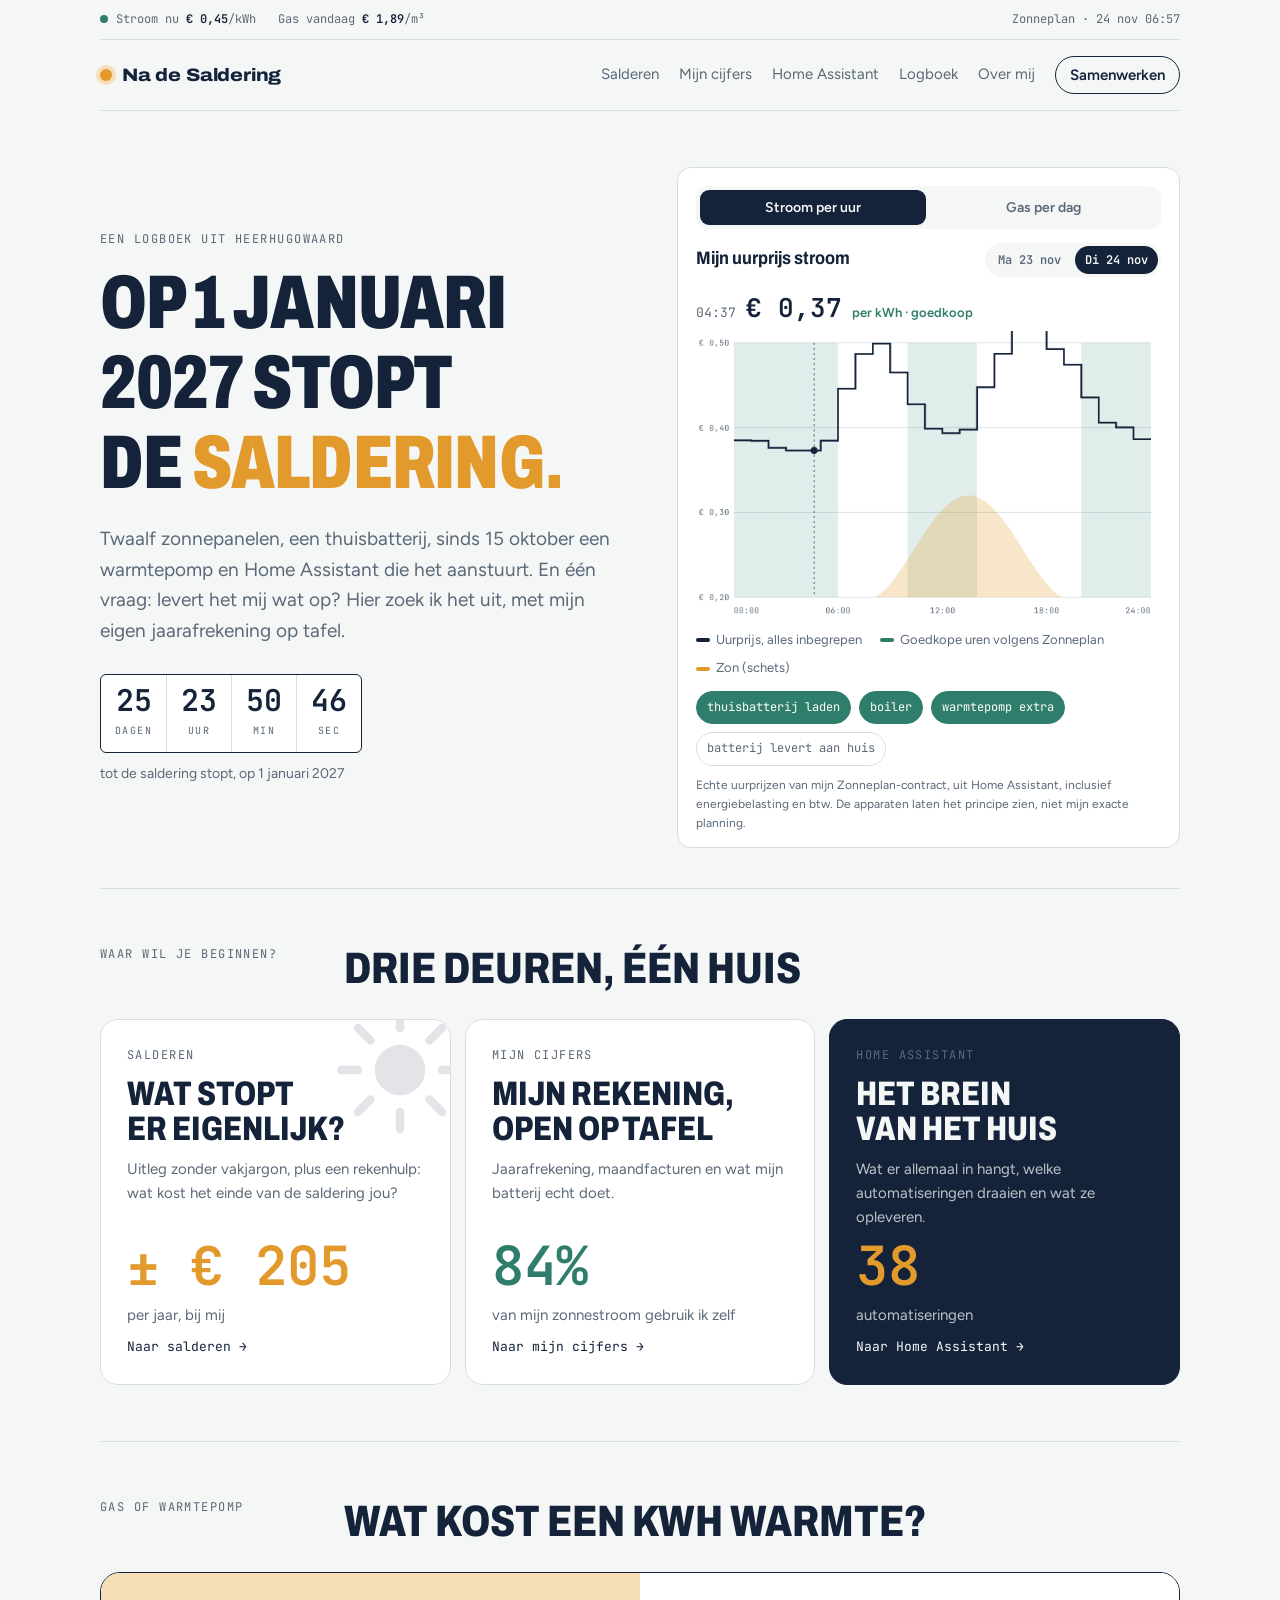
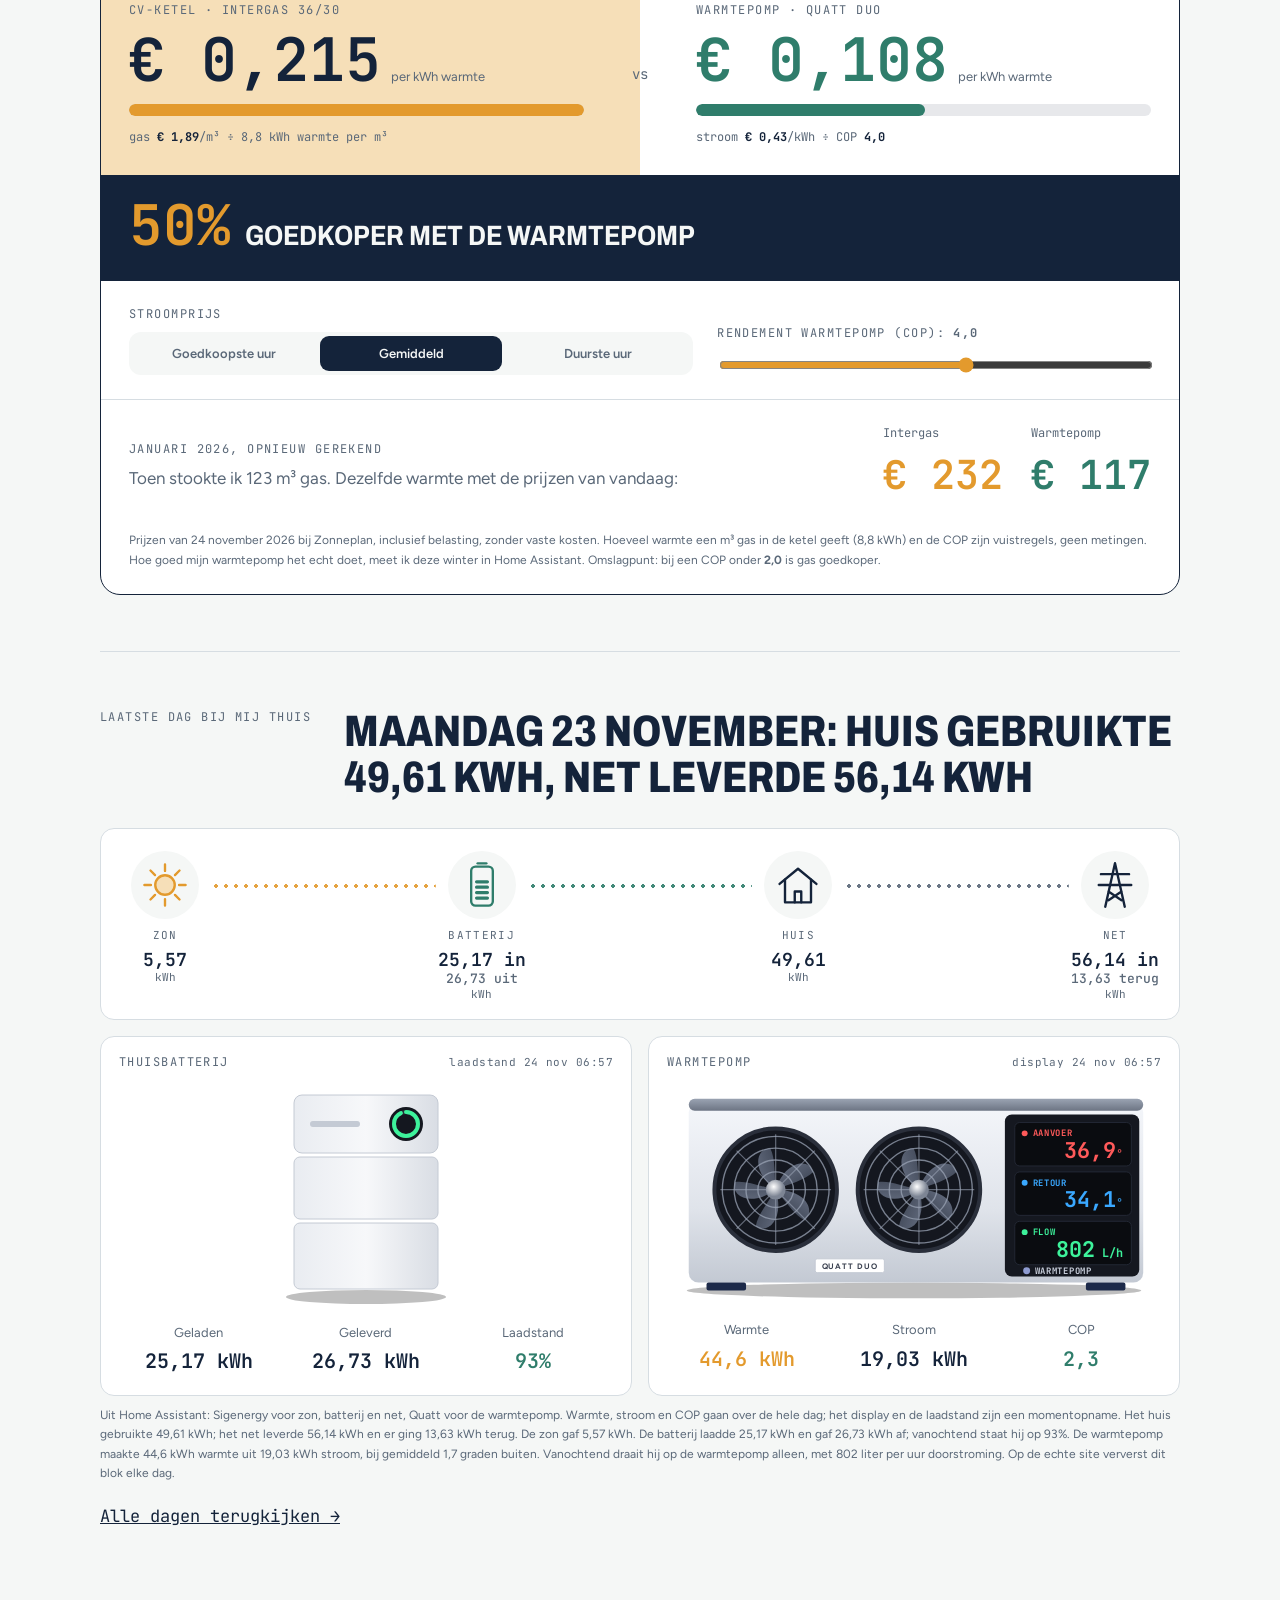
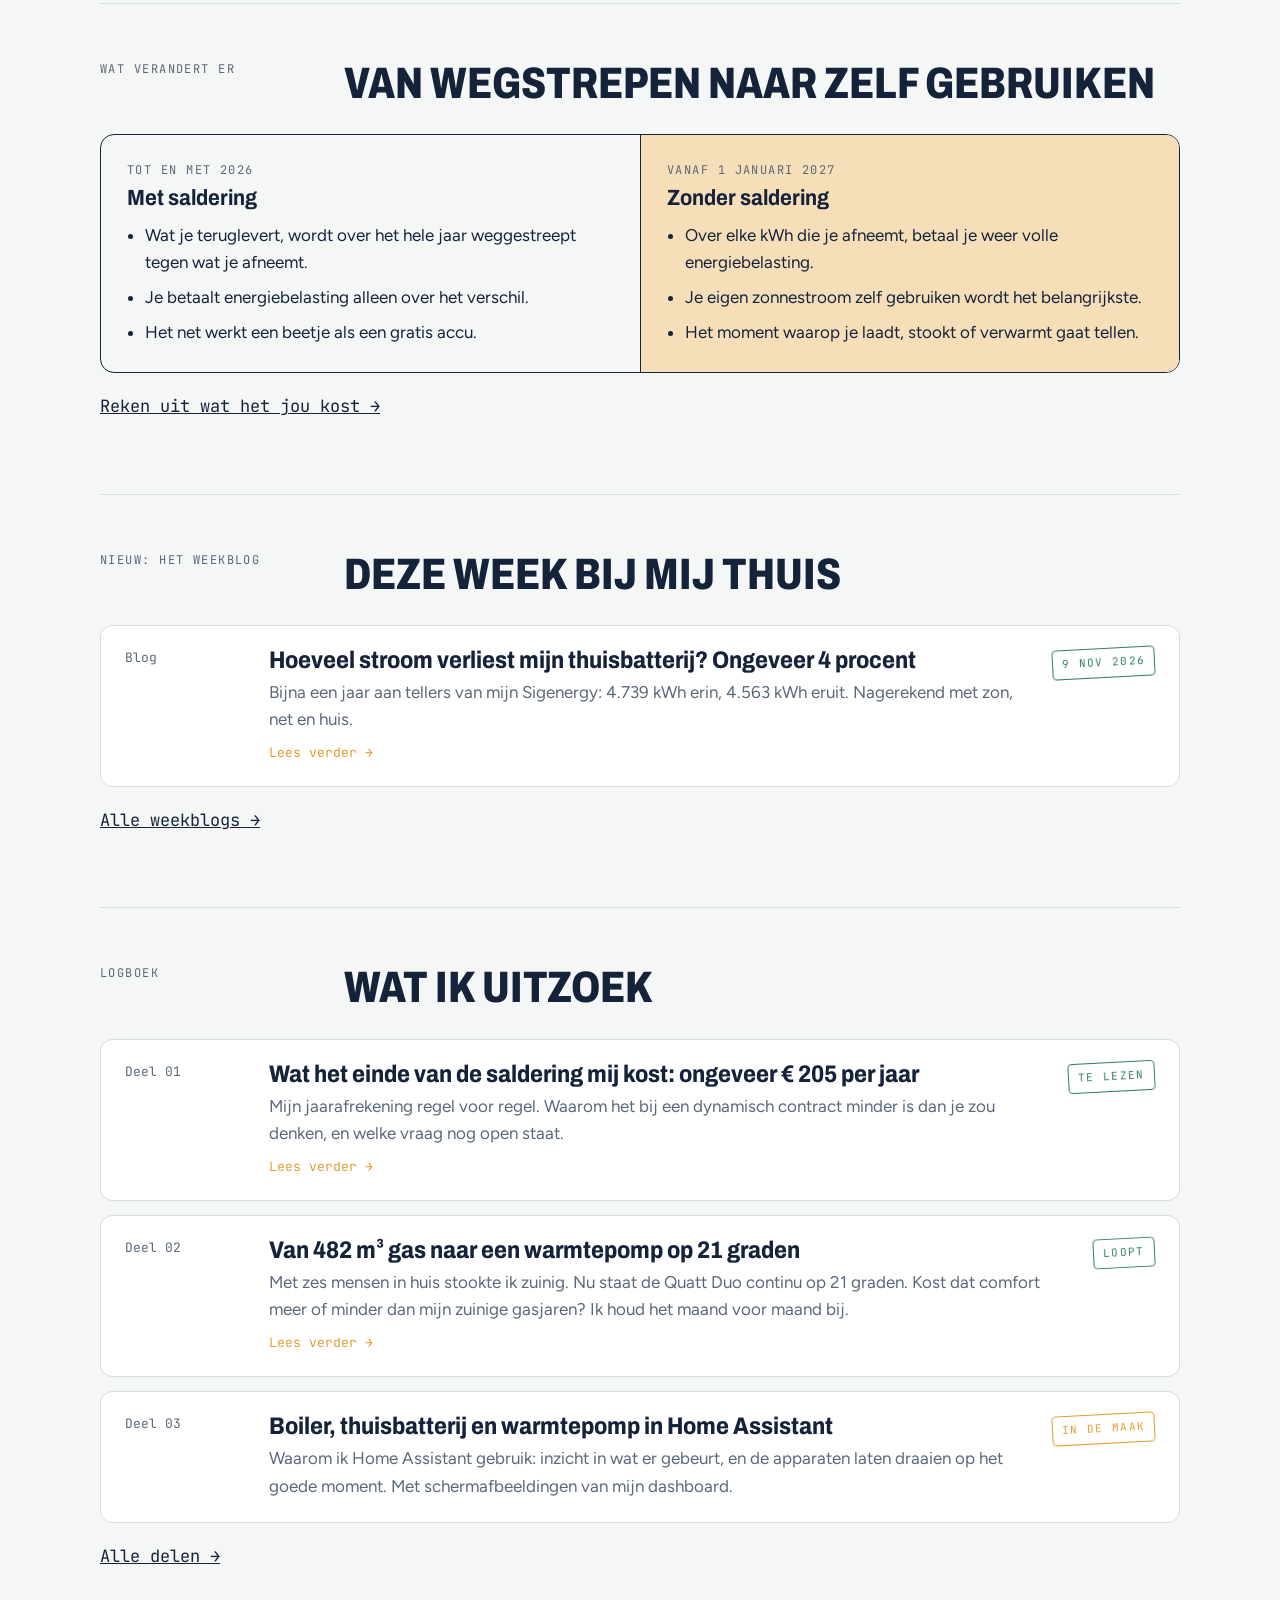
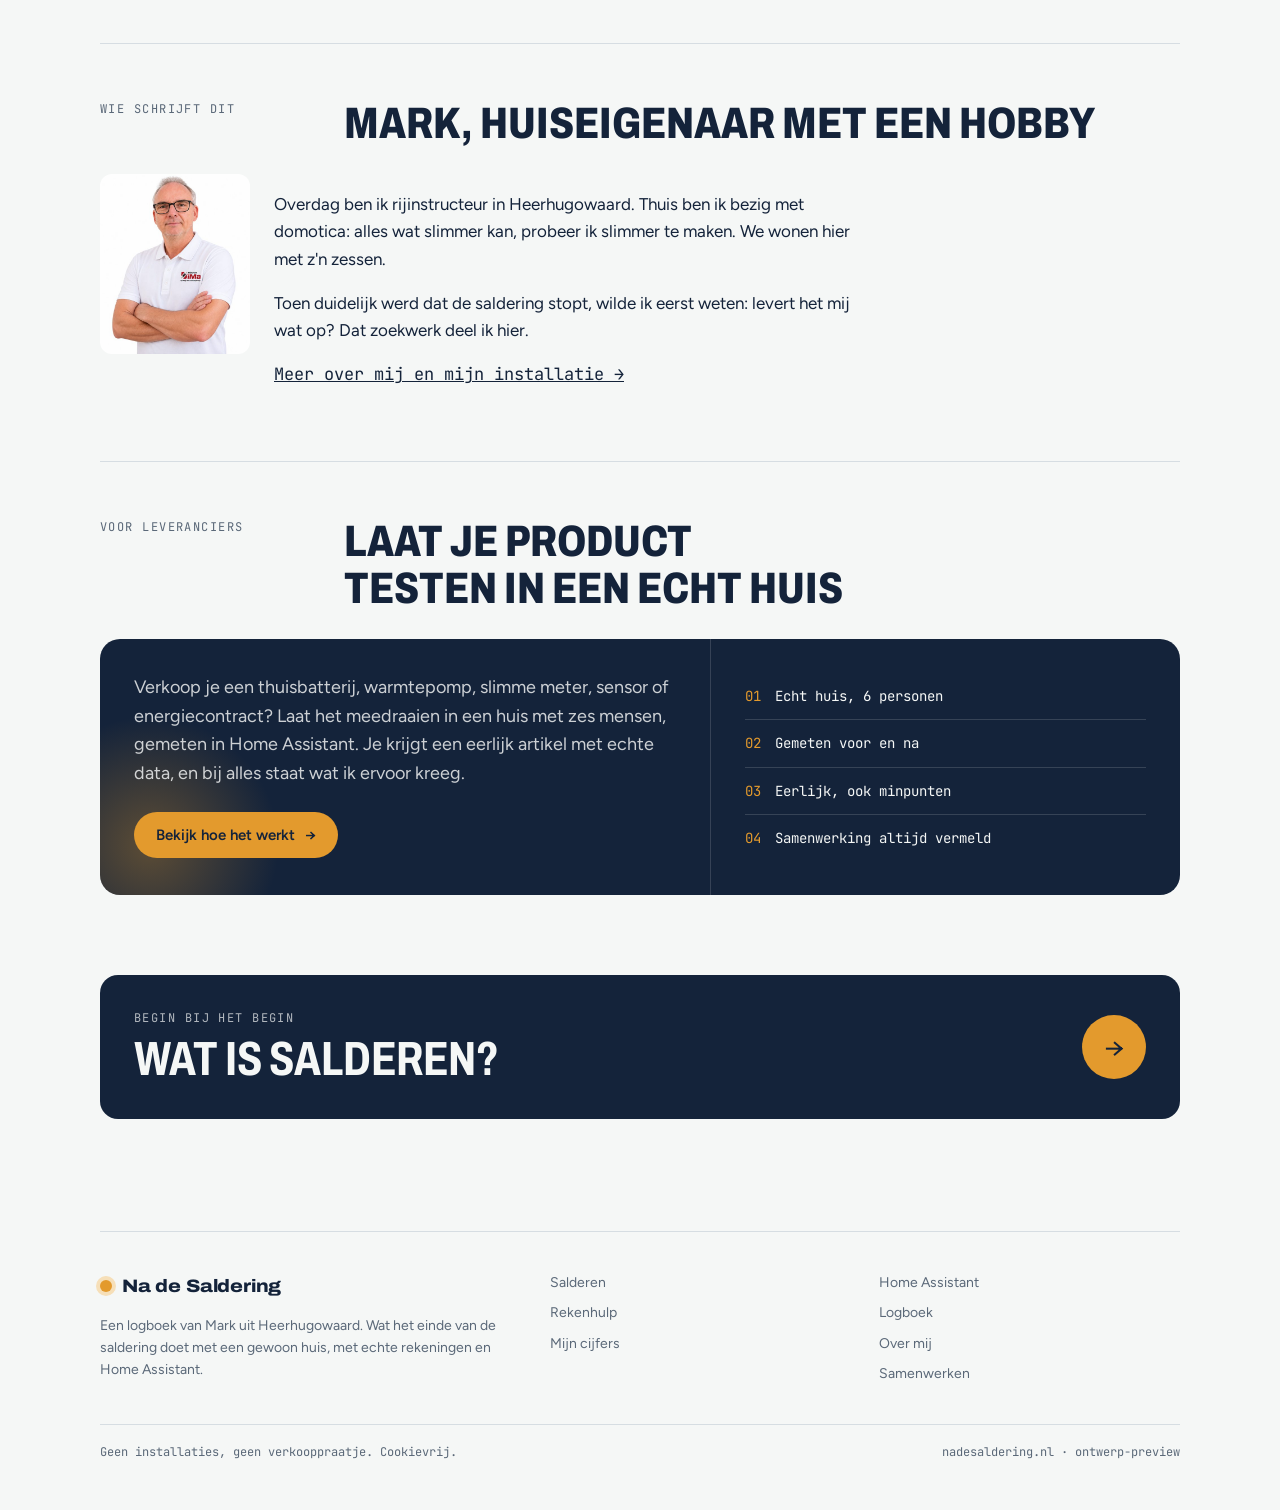
==== commit f536b636: "Dagcijfers 24-11-2026 Co-Authored-By: Claude Opus 5.5 <noreply@anthropic.com> Claude-Session: https:" ====
--- a/index.html
+++ b/index.html
@@ -1,9 +1,9 @@
 <!doctype html><html lang="nl"><head><meta charset="utf-8"><meta name="viewport" content="width=device-width,initial-scale=1,viewport-fit=cover"><title>Na de Saldering</title><meta name="description" content="Wat het einde van de saldering doet met een gewoon huis: echte rekeningen, een thuisbatterij, een warmtepomp en Home Assistant."><meta name="claude:viewport-fit-sides" content="cover"><link rel="preconnect" href="https://fonts.googleapis.com"><link rel="preconnect" href="https://fonts.gstatic.com" crossorigin><link rel="stylesheet" href="https://fonts.googleapis.com/css2?family=Archivo:wdth,wght@62..125,400..900&family=Figtree:wght@400;500;600&family=JetBrains+Mono:wght@400;600&display=swap"><link rel="stylesheet" href="style.css"><script>document.documentElement.classList.add("js")</script></head><body><a class="skip" href="#main">Naar de inhoud</a>
 <div class="bar"><div class="wrap">
   <div class="ticker mono" aria-label="Prijzen bij mij thuis, momentopname">
-    <span><i class="dot"></i>Stroom nu <b>€ 0,39</b>/kWh</span>
-    <span>Gas vandaag <b>€ 1,85</b>/m³</span>
-    <span class="t-src">Zonneplan · 23 nov 06:57</span>
+    <span><i class="dot"></i>Stroom nu <b>€ 0,45</b>/kWh</span>
+    <span>Gas vandaag <b>€ 1,89</b>/m³</span>
+    <span class="t-src">Zonneplan · 24 nov 06:57</span>
   </div>
   <header class="top">
     <a class="logo" href="index.html"><i></i>Na de Saldering</a>
@@ -23,12 +23,12 @@
   <figure class="chart" style="margin:0">
   <div class="mode" role="tablist" aria-label="Kies prijs"><button role="tab" aria-selected="true" data-mode="power">Stroom per uur</button><button role="tab" aria-selected="false" data-mode="gas">Gas per dag</button></div>
   <div class="chart-head"><strong data-for="power">Mijn uurprijs stroom</strong><strong data-for="gas" class="hide">Mijn gasprijs sinds april</strong>
-    <div class="days" role="tablist" aria-label="Kies dag" data-for="power"><button role="tab" aria-selected="false" data-day="0">Zo 22 nov</button><button role="tab" aria-selected="true" data-day="1">Ma 23 nov</button></div></div>
+    <div class="days" role="tablist" aria-label="Kies dag" data-for="power"><button role="tab" aria-selected="false" data-day="0">Ma 23 nov</button><button role="tab" aria-selected="true" data-day="1">Di 24 nov</button></div></div>
   <div class="readout"><span class="mono" id="clock">00:00</span><b class="mono" id="pnow">€ 0,00</b><span id="pgroup">per kWh</span></div>
-  <canvas id="day" width="640" height="400" aria-label="Prijsgrafiek. Stroom: uurprijzen van mijn Zonneplan-contract op 22 en 23 november 2026, duur in de ochtend en vroege avond, goedkoop midden op de dag en 's nachts. Gas: dagprijs van 5 april tot 23 november 2026, van € 1,28 per m³ op 19 april naar € 1,85 nu."></canvas>
+  <canvas id="day" width="640" height="400" aria-label="Prijsgrafiek. Stroom: uurprijzen van mijn Zonneplan-contract op 23 en 24 november 2026, duur in de ochtend en vroege avond, goedkoop midden op de dag en 's nachts. Gas: dagprijs van 5 april tot 24 november 2026, van € 1,28 per m³ op 19 april naar € 1,89 nu."></canvas>
   <div class="legend" data-for="power"><span><i style="background:var(--ink)"></i>Uurprijs, alles inbegrepen</span><span><i style="background:var(--grid)"></i>Goedkope uren volgens Zonneplan</span><span><i style="background:var(--sun)"></i>Zon (schets)</span></div>
   <div class="chips" aria-label="Apparaten die Home Assistant inplant" data-for="power"><span class="chip" data-on="low">thuisbatterij laden</span><span class="chip" data-on="low">boiler</span><span class="chip" data-on="low">warmtepomp extra</span><span class="chip" data-on="high">batterij levert aan huis</span></div>
-  <div class="gas-facts hide" data-for="gas"><div><b class="mono">€ 1,28</b><span>laagste dagprijs, 19 april</span></div><div><b class="mono">€ 1,85</b><span>nu, per m³</span></div><div><b class="mono">+ 44%</b><span>sinds het voorjaar</span></div></div>
+  <div class="gas-facts hide" data-for="gas"><div><b class="mono">€ 1,28</b><span>laagste dagprijs, 19 april</span></div><div><b class="mono">€ 1,89</b><span>nu, per m³</span></div><div><b class="mono">+ 48%</b><span>sinds het voorjaar</span></div></div>
   <figcaption class="note" data-for="power">Echte uurprijzen van mijn Zonneplan-contract, uit Home Assistant, inclusief energiebelasting en btw. De apparaten laten het principe zien, niet mijn exacte planning.</figcaption>
   <figcaption class="note hide" data-for="gas">Mijn gasprijs per dag bij Zonneplan, alles inbegrepen, gemiddeld per dag uit Home Assistant. Een gasdag loopt van 06:00 tot 06:00. Het gas werd duurder net nu mijn warmtepomp het meeste werk overneemt.</figcaption>
 </figure>
@@ -42,34 +42,34 @@
 <section id="warmte"><div class="sec-head rv"><div class="eyebrow">Gas of warmtepomp</div><h2>Wat kost een kWh warmte?</h2></div><div class="heat rv" id="heat">
   <div class="heat-top">
     <div class="heat-side gas"><div class="eyebrow">Cv-ketel · Intergas 36/30</div><div class="heat-price mono"><span id="h-gas-k">€ 0,00</span><small>per kWh warmte</small></div>
-      <div class="heat-bar"><i id="h-gas-bar"></i></div><p class="mono">gas <b>€ 1,85</b>/m³ ÷ 8,8 kWh warmte per m³</p></div>
+      <div class="heat-bar"><i id="h-gas-bar"></i></div><p class="mono">gas <b>€ 1,89</b>/m³ ÷ 8,8 kWh warmte per m³</p></div>
     <div class="heat-vs mono" aria-hidden="true">vs</div>
     <div class="heat-side wp"><div class="eyebrow">Warmtepomp · Quatt Duo</div><div class="heat-price mono"><span id="h-wp-k">€ 0,00</span><small>per kWh warmte</small></div>
-      <div class="heat-bar"><i id="h-wp-bar"></i></div><p class="mono">stroom <b id="h-el-p">€ 0,42</b>/kWh ÷ COP <b id="h-cop-t">4,0</b></p></div>
+      <div class="heat-bar"><i id="h-wp-bar"></i></div><p class="mono">stroom <b id="h-el-p">€ 0,43</b>/kWh ÷ COP <b id="h-cop-t">4,0</b></p></div>
   </div>
   <div class="heat-verdict" aria-live="polite"><b id="h-verdict">0%</b><span id="h-verdict-t">goedkoper met de warmtepomp</span></div>
   <div class="heat-ctl">
     <div><div class="eyebrow">Stroomprijs</div><div class="seg-ctl three" id="h-el" style="margin-top:8px">
-      <button type="button" data-v="0.3507" aria-pressed="false">Goedkoopste uur</button><button type="button" data-v="0.4215" aria-pressed="true">Gemiddeld</button><button type="button" data-v="0.5132" aria-pressed="false">Duurste uur</button></div></div>
+      <button type="button" data-v="0.3729" aria-pressed="false">Goedkoopste uur</button><button type="button" data-v="0.4327" aria-pressed="true">Gemiddeld</button><button type="button" data-v="0.5417" aria-pressed="false">Duurste uur</button></div></div>
     <label for="h-cop"><span class="eyebrow">Rendement warmtepomp (COP): <b class="mono" id="h-cop-v">4,0</b></span>
       <input type="range" id="h-cop" class="slide" min="2" max="5.5" step="0.1" value="4"></label>
   </div>
   <div class="heat-jan"><div><div class="eyebrow">Januari 2026, opnieuw gerekend</div><p>Toen stookte ik 123 m³ gas. Dezelfde warmte met de prijzen van vandaag:</p></div>
     <div class="jan-nums mono"><div><span>Intergas</span><b id="h-jan-gas">€ 0</b></div><div><span>Warmtepomp</span><b id="h-jan-wp">€ 0</b></div></div></div>
-  <p class="note">Prijzen van 23 november 2026 bij Zonneplan, inclusief belasting, zonder vaste kosten. Hoeveel warmte een m³ gas in de ketel geeft (8,8 kWh) en de COP zijn vuistregels, geen metingen. Hoe goed mijn warmtepomp het echt doet, meet ik deze winter in Home Assistant. Omslagpunt: bij een COP onder <b id="h-break">1,9</b> is gas goedkoper.</p>
+  <p class="note">Prijzen van 24 november 2026 bij Zonneplan, inclusief belasting, zonder vaste kosten. Hoeveel warmte een m³ gas in de ketel geeft (8,8 kWh) en de COP zijn vuistregels, geen metingen. Hoe goed mijn warmtepomp het echt doet, meet ik deze winter in Home Assistant. Omslagpunt: bij een COP onder <b id="h-break">1,9</b> is gas goedkoper.</p>
 </div></section>
-<section id="thuis"><div class="sec-head rv"><div class="eyebrow">Laatste dag bij mij thuis</div><h2>Zondag 22 november: huis gebruikte 44,53 kWh, warmtepomp maakte 39,1 kWh warmte</h2></div><div class="eflow rv" aria-label="Energiestromen gisteren">
-  <div class="enode n-sun"><svg viewBox="0 0 48 48" aria-hidden="true"><circle cx="24" cy="24" r="9"/><path d="M24 5v6M24 37v6M5 24h6M37 24h6M10.6 10.6l4.2 4.2M33.2 33.2l4.2 4.2M10.6 37.4l4.2-4.2M33.2 14.8l4.2-4.2"/></svg><span>Zon</span><b class="mono" data-k="zon">6,36<small> kWh</small></b></div>
+<section id="thuis"><div class="sec-head rv"><div class="eyebrow">Laatste dag bij mij thuis</div><h2>Maandag 23 november: huis gebruikte 49,61 kWh, net leverde 56,14 kWh</h2></div><div class="eflow rv" aria-label="Energiestromen gisteren">
+  <div class="enode n-sun"><svg viewBox="0 0 48 48" aria-hidden="true"><circle cx="24" cy="24" r="9"/><path d="M24 5v6M24 37v6M5 24h6M37 24h6M10.6 10.6l4.2 4.2M33.2 33.2l4.2 4.2M10.6 37.4l4.2-4.2M33.2 14.8l4.2-4.2"/></svg><span>Zon</span><b class="mono" data-k="zon">5,57<small> kWh</small></b></div>
   <i class="econn c-sun" aria-hidden="true"></i>
-  <div class="enode n-bat"><svg viewBox="0 0 48 48" aria-hidden="true"><rect x="14" y="7" width="20" height="36" rx="4"/><path d="M20 4h8"/><path class="fill" d="M19 31h10M19 26h10M19 21h10M19 36h10"/></svg><span>Batterij</span><b class="mono"><em data-k="bat-in">16,02 in</em><em data-k="bat-uit">13,68 uit</em><small> kWh</small></b></div>
+  <div class="enode n-bat"><svg viewBox="0 0 48 48" aria-hidden="true"><rect x="14" y="7" width="20" height="36" rx="4"/><path d="M20 4h8"/><path class="fill" d="M19 31h10M19 26h10M19 21h10M19 36h10"/></svg><span>Batterij</span><b class="mono"><em data-k="bat-in">25,17 in</em><em data-k="bat-uit">26,73 uit</em><small> kWh</small></b></div>
   <i class="econn c-bat" aria-hidden="true"></i>
-  <div class="enode n-home"><svg viewBox="0 0 48 48" aria-hidden="true"><path d="M7 23 24 9l17 14"/><path d="M12 19v21h24V19"/><path d="M21 40V30h6v10"/></svg><span>Huis</span><b class="mono" data-k="huis">44,53<small> kWh</small></b></div>
+  <div class="enode n-home"><svg viewBox="0 0 48 48" aria-hidden="true"><path d="M7 23 24 9l17 14"/><path d="M12 19v21h24V19"/><path d="M21 40V30h6v10"/></svg><span>Huis</span><b class="mono" data-k="huis">49,61<small> kWh</small></b></div>
   <i class="econn c-net rev" aria-hidden="true"></i>
-  <div class="enode n-net"><svg viewBox="0 0 48 48" aria-hidden="true"><path d="M24 4 15 44M24 4l9 40M11 14h26M9 24h30M18 30l12 8M30 30l-12 8"/></svg><span>Net</span><b class="mono"><em data-k="net-in">40,84 in</em><em data-k="net-uit">0,34 terug</em><small> kWh</small></b></div>
+  <div class="enode n-net"><svg viewBox="0 0 48 48" aria-hidden="true"><path d="M24 4 15 44M24 4l9 40M11 14h26M9 24h30M18 30l12 8M30 30l-12 8"/></svg><span>Net</span><b class="mono"><em data-k="net-in">56,14 in</em><em data-k="net-uit">13,63 terug</em><small> kWh</small></b></div>
 </div>
 <div class="eheat rv">
   <div class="eapp">
-    <div class="eapp-hd"><span>Thuisbatterij</span><span class="mono" data-k="bat-tijd">laadstand 23 nov 06:57</span></div>
+    <div class="eapp-hd"><span>Thuisbatterij</span><span class="mono" data-k="bat-tijd">laadstand 24 nov 06:57</span></div>
     <svg class="qbat" viewBox="0 0 200 230" role="img" aria-label="Tekening van mijn thuisbatterij met laadstand">
 <defs><linearGradient id="bbody" x1="0" y1="0" x2="1" y2="0"><stop offset="0" stop-color="#e9ecf1"/><stop offset=".5" stop-color="#f7f8fa"/><stop offset="1" stop-color="#d9dde4"/></linearGradient></defs>
 <ellipse cx="100" cy="216" rx="80" ry="7" fill="#000" opacity=".25"/>
@@ -77,24 +77,24 @@
 <rect x="28" y="76" width="144" height="62" rx="6" fill="url(#bbody)" stroke="#c4cad4"/>
 <rect x="28" y="142" width="144" height="66" rx="6" fill="url(#bbody)" stroke="#c4cad4"/>
 <circle cx="140" cy="43" r="17" fill="#14171f"/><circle cx="140" cy="43" r="12" fill="none" stroke="#2a2f3b" stroke-width="4"/>
-<circle cx="140" cy="43" r="12" fill="none" stroke="#3df29b" stroke-width="4" stroke-linecap="round" pathLength="100" stroke-dasharray="100 100" transform="rotate(-90 140 43)" data-k="bat-ring"/>
+<circle cx="140" cy="43" r="12" fill="none" stroke="#3df29b" stroke-width="4" stroke-linecap="round" pathLength="100" stroke-dasharray="93 100" transform="rotate(-90 140 43)" data-k="bat-ring"/>
 <rect x="44" y="40" width="50" height="6" rx="3" fill="#c4cad4"/></svg>
-    <div class="qrow"><div class="qst"><span>Geladen</span><b class="mono" data-k="bat-in2">16,02 kWh</b></div><div class="qst"><span>Geleverd</span><b class="mono" data-k="bat-uit2">13,68 kWh</b></div><div class="qst"><span>Laadstand</span><b class="mono c-grid" data-k="bat-soc">100%</b></div></div>
+    <div class="qrow"><div class="qst"><span>Geladen</span><b class="mono" data-k="bat-in2">25,17 kWh</b></div><div class="qst"><span>Geleverd</span><b class="mono" data-k="bat-uit2">26,73 kWh</b></div><div class="qst"><span>Laadstand</span><b class="mono c-grid" data-k="bat-soc">93%</b></div></div>
   </div>
   <div class="eapp on">
-    <div class="eapp-hd"><span>Warmtepomp</span><span class="mono" data-k="wp-tijd">display 23 nov 06:57</span></div>
+    <div class="eapp-hd"><span>Warmtepomp</span><span class="mono" data-k="wp-tijd">display 24 nov 06:57</span></div>
     <svg class="qhp" viewBox="0 0 500 230" role="img" aria-label="Tekening van mijn Quatt Duo warmtepomp met display">
 <defs><linearGradient id="qbody" x1="0" y1="0" x2="0" y2="1"><stop offset="0" stop-color="#f4f6fa"/><stop offset=".6" stop-color="#dfe3ea"/><stop offset="1" stop-color="#c3c9d3"/></linearGradient><linearGradient id="qtop" x1="0" y1="0" x2="0" y2="1"><stop offset="0" stop-color="#9aa3b2"/><stop offset="1" stop-color="#6d7584"/></linearGradient><radialGradient id="qhub" cx=".4" cy=".35"><stop offset="0" stop-color="#fff"/><stop offset="1" stop-color="#7d8594"/></radialGradient><linearGradient id="qbl" x1="0" y1="0" x2="1" y2="1"><stop offset="0" stop-color="#6b7487"/><stop offset="1" stop-color="#363d4c"/></linearGradient></defs>
 <ellipse cx="250" cy="212" rx="230" ry="8" fill="#000" opacity=".25"/><rect x="22" y="22" width="460" height="182" rx="10" fill="url(#qbody)"/><rect x="22" y="18" width="460" height="12" rx="6" fill="url(#qtop)"/><rect x="40" y="204" width="40" height="8" rx="2" fill="#1d2a4a"/><rect x="424" y="204" width="40" height="8" rx="2" fill="#1d2a4a"/>
 <circle cx="110" cy="110" r="62" fill="#14171f" stroke="#2a2f3b" stroke-width="4"/><g class="qfan" style="transform-origin:110px 110px"><path transform="rotate(0 110 110)" d="M110 110 C 120 80, 144 78, 148 92 C 140 100, 124 104, 110 110 Z" fill="url(#qbl)"/><path transform="rotate(72 110 110)" d="M110 110 C 120 80, 144 78, 148 92 C 140 100, 124 104, 110 110 Z" fill="url(#qbl)"/><path transform="rotate(144 110 110)" d="M110 110 C 120 80, 144 78, 148 92 C 140 100, 124 104, 110 110 Z" fill="url(#qbl)"/><path transform="rotate(216 110 110)" d="M110 110 C 120 80, 144 78, 148 92 C 140 100, 124 104, 110 110 Z" fill="url(#qbl)"/><path transform="rotate(288 110 110)" d="M110 110 C 120 80, 144 78, 148 92 C 140 100, 124 104, 110 110 Z" fill="url(#qbl)"/></g><circle cx="110" cy="110" r="18" fill="none" stroke="#9aa3b5" stroke-width="1.4" opacity=".75"/><circle cx="110" cy="110" r="30" fill="none" stroke="#9aa3b5" stroke-width="1.4" opacity=".75"/><circle cx="110" cy="110" r="42" fill="none" stroke="#9aa3b5" stroke-width="1.4" opacity=".75"/><circle cx="110" cy="110" r="54" fill="none" stroke="#9aa3b5" stroke-width="1.4" opacity=".75"/><line transform="rotate(0 110 110)" x1="54" y1="110" x2="166" y2="110" stroke="#9aa3b5" stroke-width="1.2" opacity=".6"/><line transform="rotate(45 110 110)" x1="54" y1="110" x2="166" y2="110" stroke="#9aa3b5" stroke-width="1.2" opacity=".6"/><line transform="rotate(90 110 110)" x1="54" y1="110" x2="166" y2="110" stroke="#9aa3b5" stroke-width="1.2" opacity=".6"/><line transform="rotate(135 110 110)" x1="54" y1="110" x2="166" y2="110" stroke="#9aa3b5" stroke-width="1.2" opacity=".6"/><circle cx="110" cy="110" r="10" fill="url(#qhub)"/><circle cx="255" cy="110" r="62" fill="#14171f" stroke="#2a2f3b" stroke-width="4"/><g class="qfan" style="transform-origin:255px 110px"><path transform="rotate(0 255 110)" d="M255 110 C 265 80, 289 78, 293 92 C 285 100, 269 104, 255 110 Z" fill="url(#qbl)"/><path transform="rotate(72 255 110)" d="M255 110 C 265 80, 289 78, 293 92 C 285 100, 269 104, 255 110 Z" fill="url(#qbl)"/><path transform="rotate(144 255 110)" d="M255 110 C 265 80, 289 78, 293 92 C 285 100, 269 104, 255 110 Z" fill="url(#qbl)"/><path transform="rotate(216 255 110)" d="M255 110 C 265 80, 289 78, 293 92 C 285 100, 269 104, 255 110 Z" fill="url(#qbl)"/><path transform="rotate(288 255 110)" d="M255 110 C 265 80, 289 78, 293 92 C 285 100, 269 104, 255 110 Z" fill="url(#qbl)"/></g><circle cx="255" cy="110" r="18" fill="none" stroke="#9aa3b5" stroke-width="1.4" opacity=".75"/><circle cx="255" cy="110" r="30" fill="none" stroke="#9aa3b5" stroke-width="1.4" opacity=".75"/><circle cx="255" cy="110" r="42" fill="none" stroke="#9aa3b5" stroke-width="1.4" opacity=".75"/><circle cx="255" cy="110" r="54" fill="none" stroke="#9aa3b5" stroke-width="1.4" opacity=".75"/><line transform="rotate(0 255 110)" x1="199" y1="110" x2="311" y2="110" stroke="#9aa3b5" stroke-width="1.2" opacity=".6"/><line transform="rotate(45 255 110)" x1="199" y1="110" x2="311" y2="110" stroke="#9aa3b5" stroke-width="1.2" opacity=".6"/><line transform="rotate(90 255 110)" x1="199" y1="110" x2="311" y2="110" stroke="#9aa3b5" stroke-width="1.2" opacity=".6"/><line transform="rotate(135 255 110)" x1="199" y1="110" x2="311" y2="110" stroke="#9aa3b5" stroke-width="1.2" opacity=".6"/><circle cx="255" cy="110" r="10" fill="url(#qhub)"/>
 <rect x="342" y="34" width="136" height="164" rx="7" fill="#151820"/>
-<rect x="352" y="42" width="118" height="44" rx="5" fill="#0a0c10" stroke="#232834"/><circle cx="362" cy="53" r="3" fill="#ff5a5a"/><text x="370" y="56" class="qlb" fill="#ff5a5a">AANVOER</text><text x="462" y="78" class="qlcd" fill="#ff5a5a" text-anchor="end"><tspan data-k="wp-aanvoer">39,9</tspan><tspan class="qun">°</tspan></text><rect x="352" y="92" width="118" height="44" rx="5" fill="#0a0c10" stroke="#232834"/><circle cx="362" cy="103" r="3" fill="#3aa8ff"/><text x="370" y="106" class="qlb" fill="#3aa8ff">RETOUR</text><text x="462" y="128" class="qlcd" fill="#3aa8ff" text-anchor="end"><tspan data-k="wp-retour">36,5</tspan><tspan class="qun">°</tspan></text><rect x="352" y="142" width="118" height="44" rx="5" fill="#0a0c10" stroke="#232834"/><circle cx="362" cy="153" r="3" fill="#3df29b"/><text x="370" y="156" class="qlb" fill="#3df29b">FLOW</text><text x="462" y="178" class="qlcd" fill="#3df29b" text-anchor="end"><tspan data-k="wp-flow">799</tspan><tspan class="qun"> L/h</tspan></text>
+<rect x="352" y="42" width="118" height="44" rx="5" fill="#0a0c10" stroke="#232834"/><circle cx="362" cy="53" r="3" fill="#ff5a5a"/><text x="370" y="56" class="qlb" fill="#ff5a5a">AANVOER</text><text x="462" y="78" class="qlcd" fill="#ff5a5a" text-anchor="end"><tspan data-k="wp-aanvoer">36,9</tspan><tspan class="qun">°</tspan></text><rect x="352" y="92" width="118" height="44" rx="5" fill="#0a0c10" stroke="#232834"/><circle cx="362" cy="103" r="3" fill="#3aa8ff"/><text x="370" y="106" class="qlb" fill="#3aa8ff">RETOUR</text><text x="462" y="128" class="qlcd" fill="#3aa8ff" text-anchor="end"><tspan data-k="wp-retour">34,1</tspan><tspan class="qun">°</tspan></text><rect x="352" y="142" width="118" height="44" rx="5" fill="#0a0c10" stroke="#232834"/><circle cx="362" cy="153" r="3" fill="#3df29b"/><text x="370" y="156" class="qlb" fill="#3df29b">FLOW</text><text x="462" y="178" class="qlcd" fill="#3df29b" text-anchor="end"><tspan data-k="wp-flow">802</tspan><tspan class="qun"> L/h</tspan></text>
 <circle cx="364" cy="192" r="3.5" fill="#8e9bd0"/><text x="372" y="195" class="qlb" fill="#c9cfdb" data-k="wp-status">WARMTEPOMP</text>
 <rect x="150" y="180" width="70" height="14" rx="2" fill="#fff" stroke="#c4cad4"/><text x="185" y="190" class="qbrand" text-anchor="middle">QUATT DUO</text></svg>
-    <div class="qrow"><div class="qst"><span>Warmte</span><b class="mono c-sun" data-k="wp-warmte">39,1 kWh</b></div><div class="qst"><span>Stroom</span><b class="mono" data-k="wp-stroom">13,05 kWh</b></div><div class="qst"><span>COP</span><b class="mono c-grid" data-k="wp-cop">3,0</b></div></div>
+    <div class="qrow"><div class="qst"><span>Warmte</span><b class="mono c-sun" data-k="wp-warmte">44,6 kWh</b></div><div class="qst"><span>Stroom</span><b class="mono" data-k="wp-stroom">19,03 kWh</b></div><div class="qst"><span>COP</span><b class="mono c-grid" data-k="wp-cop">2,3</b></div></div>
   </div>
 </div>
-<p class="note">Uit Home Assistant: Sigenergy voor zon, batterij en net, Quatt voor de warmtepomp. Warmte, stroom en COP gaan over de hele dag; het display en de laadstand zijn een momentopname. Het huis gebruikte 44,53 kWh; het net leverde 40,84 kWh en er ging 0,34 kWh terug. De zon gaf 6,36 kWh. De batterij laadde 16,02 kWh en gaf 13,68 kWh af; vanochtend staat hij op 100%. De warmtepomp maakte 39,1 kWh warmte uit 13,05 kWh stroom, bij gemiddeld <span data-k="buiten">3,0</span> graden buiten. Vanochtend draait hij op de warmtepomp alleen, met 799 liter per uur doorstroming. Op de echte site ververst dit blok elke dag.</p><p class="rv" style="margin-top:20px"><a class="mono" href="dagen.html">Alle dagen terugkijken →</a></p></section>
+<p class="note">Uit Home Assistant: Sigenergy voor zon, batterij en net, Quatt voor de warmtepomp. Warmte, stroom en COP gaan over de hele dag; het display en de laadstand zijn een momentopname. Het huis gebruikte 49,61 kWh; het net leverde 56,14 kWh en er ging 13,63 kWh terug. De zon gaf 5,57 kWh. De batterij laadde 25,17 kWh en gaf 26,73 kWh af; vanochtend staat hij op 93%. De warmtepomp maakte 44,6 kWh warmte uit 19,03 kWh stroom, bij gemiddeld <span data-k="buiten">1,7</span> graden buiten. Vanochtend draait hij op de warmtepomp alleen, met 802 liter per uur doorstroming. Op de echte site ververst dit blok elke dag.</p><p class="rv" style="margin-top:20px"><a class="mono" href="dagen.html">Alle dagen terugkijken →</a></p></section>
 <section id="verandert"><div class="sec-head rv"><div class="eyebrow">Wat verandert er</div><h2>Van wegstrepen naar zelf gebruiken</h2></div><div class="compare rv">
   <div><div class="eyebrow">Tot en met 2026</div><h3>Met saldering</h3><ul>
     <li>Wat je teruglevert, wordt over het hele jaar weggestreept tegen wat je afneemt.</li>
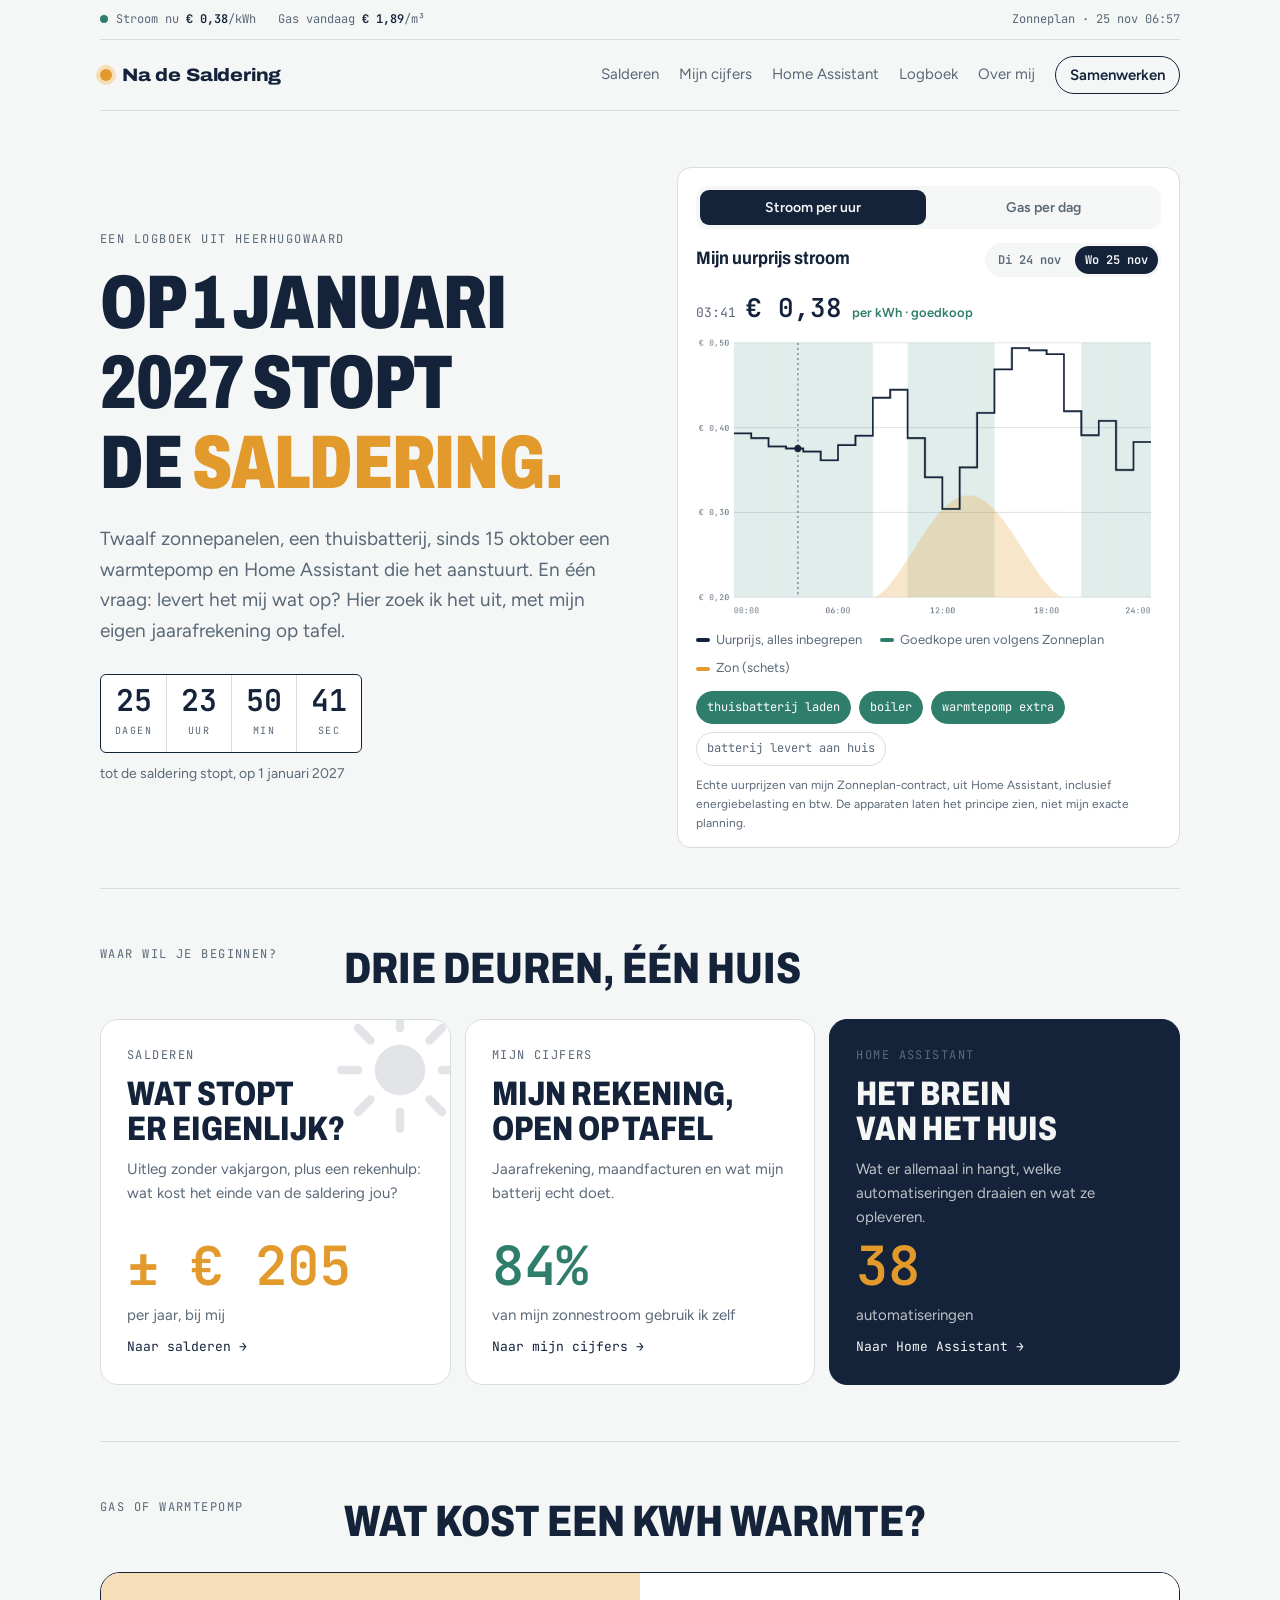
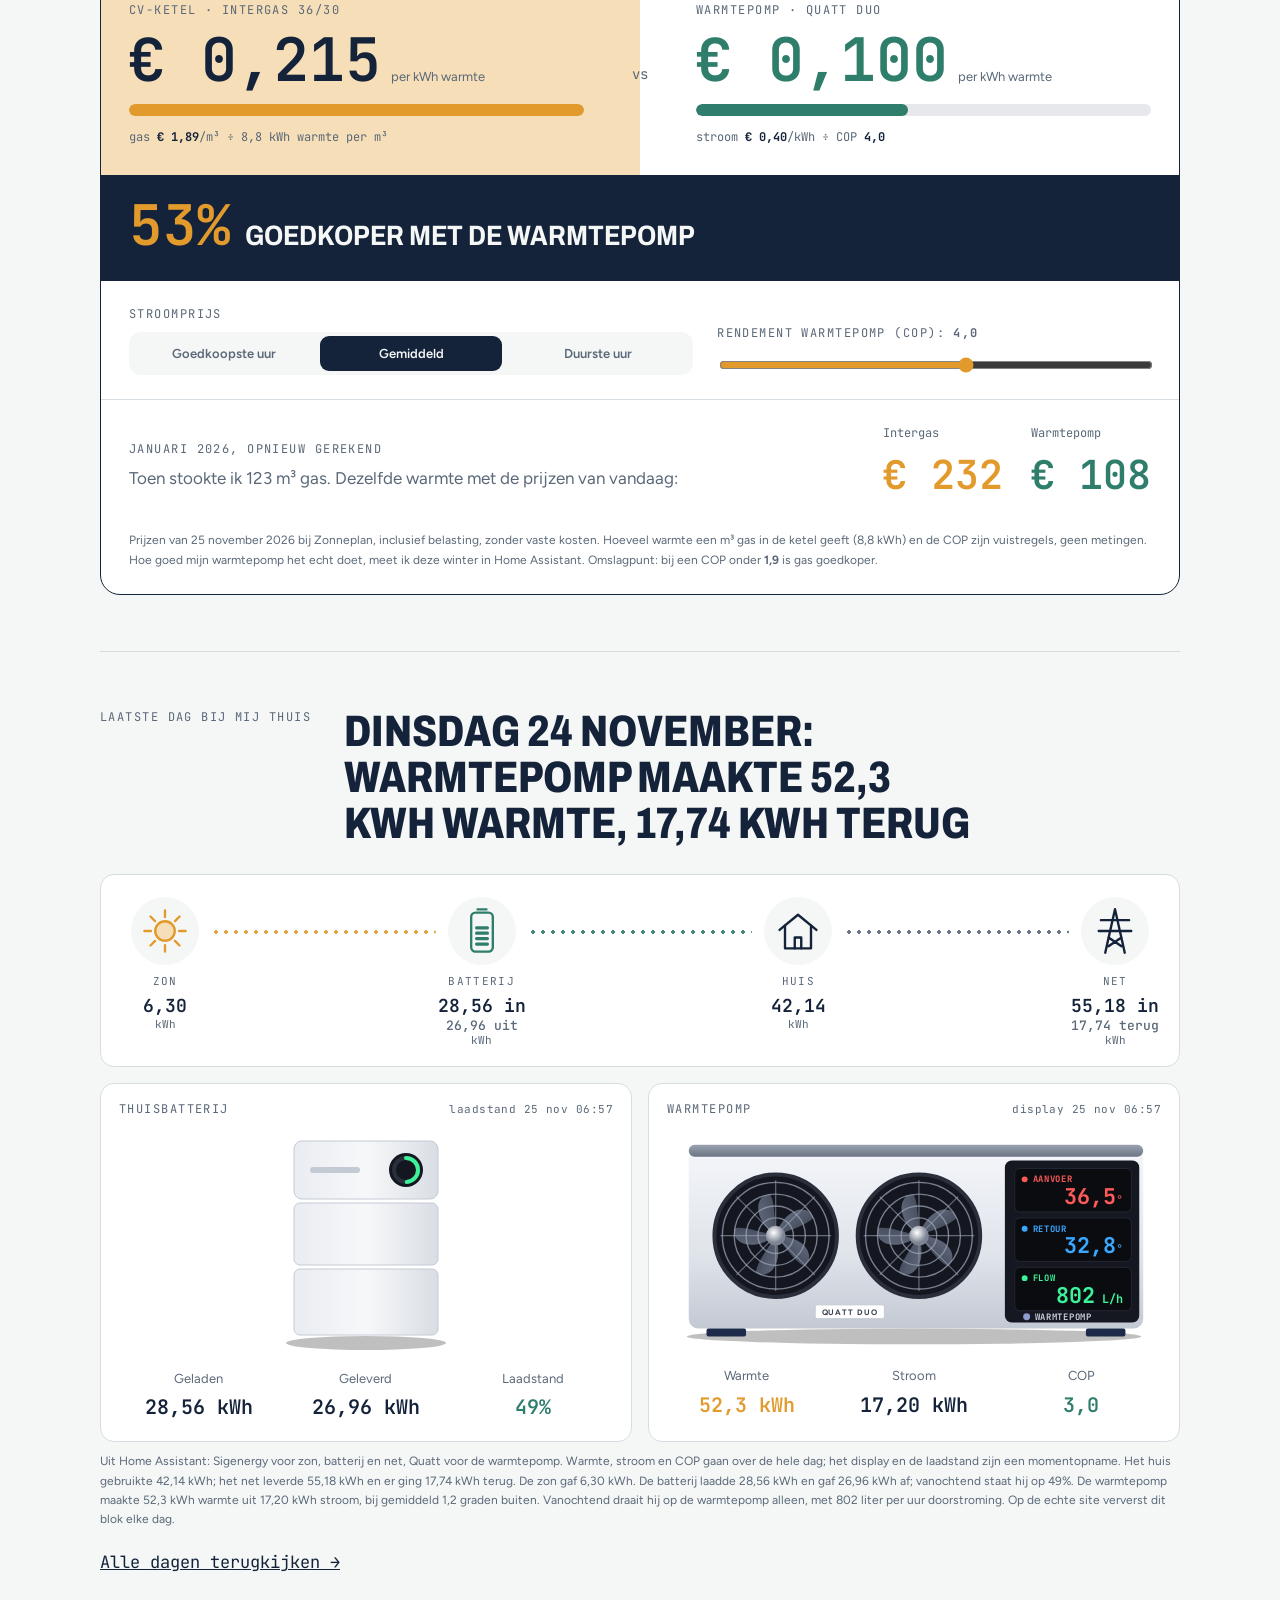
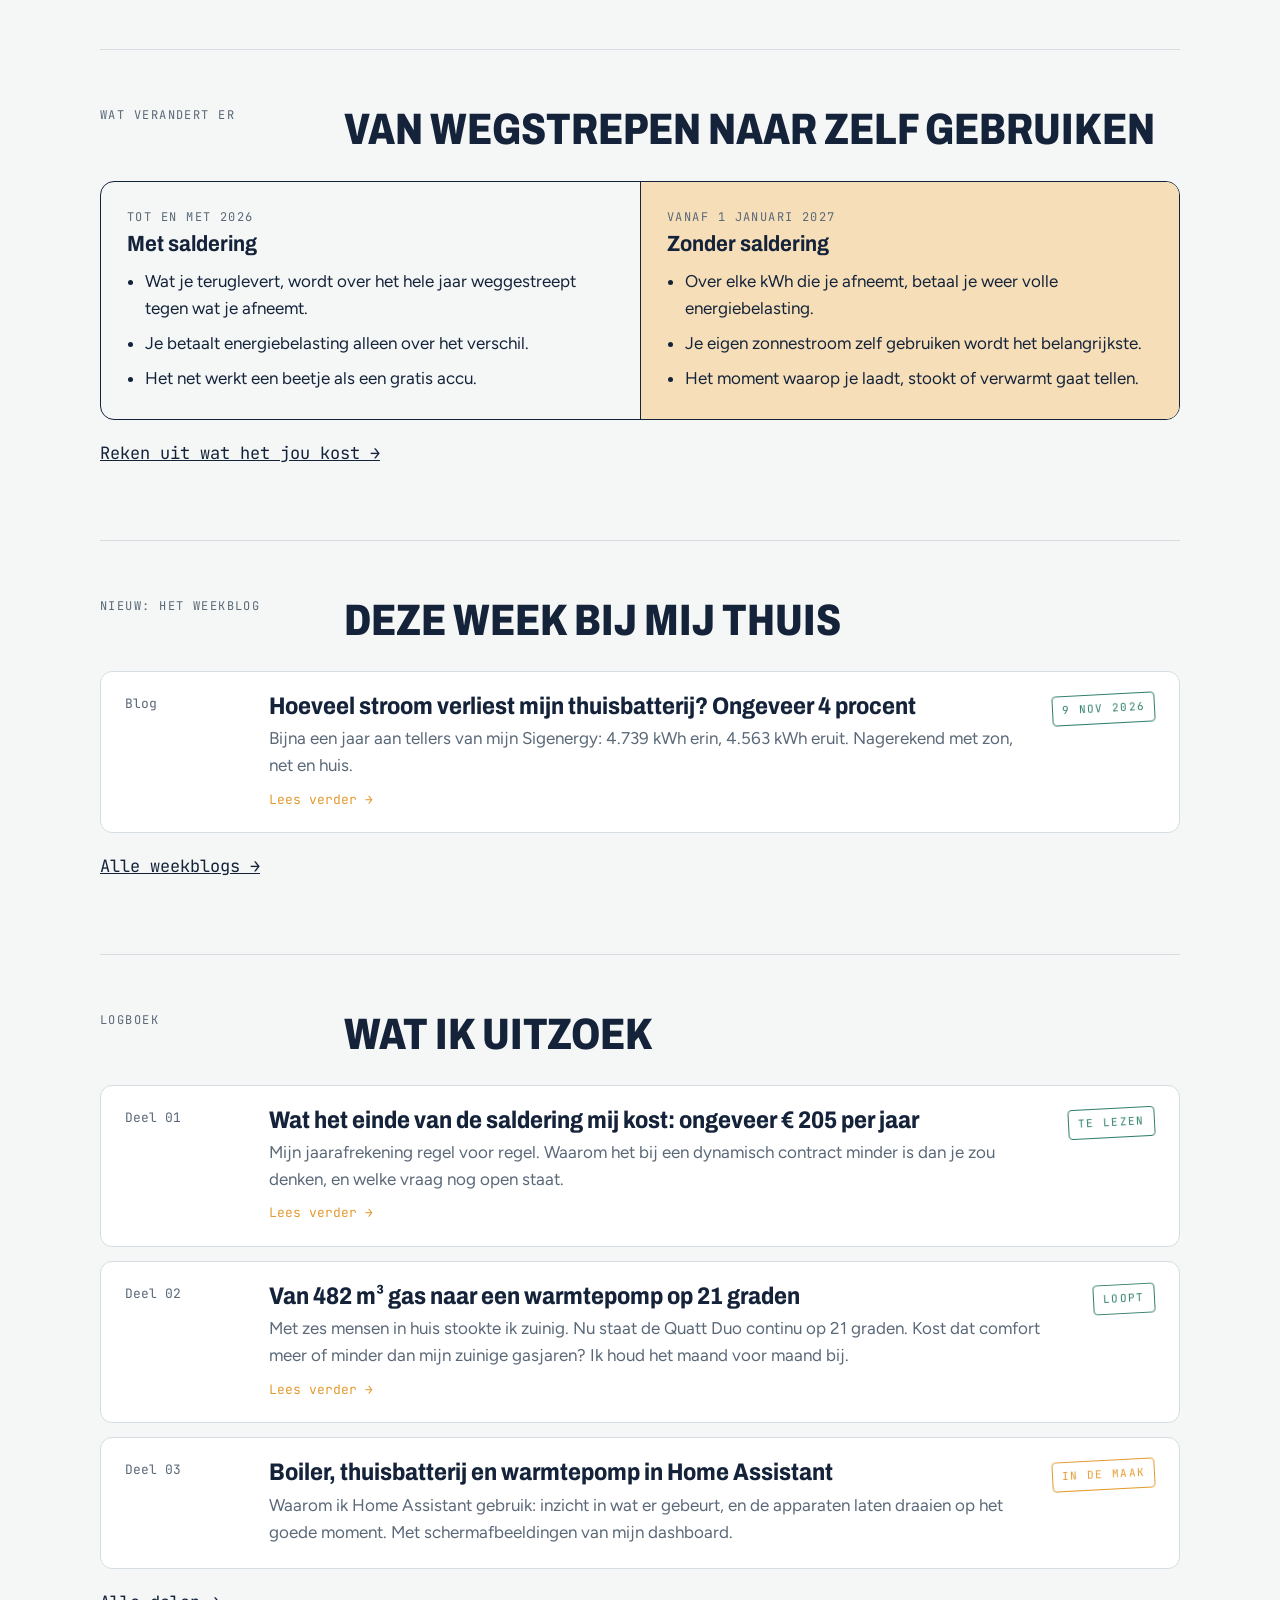
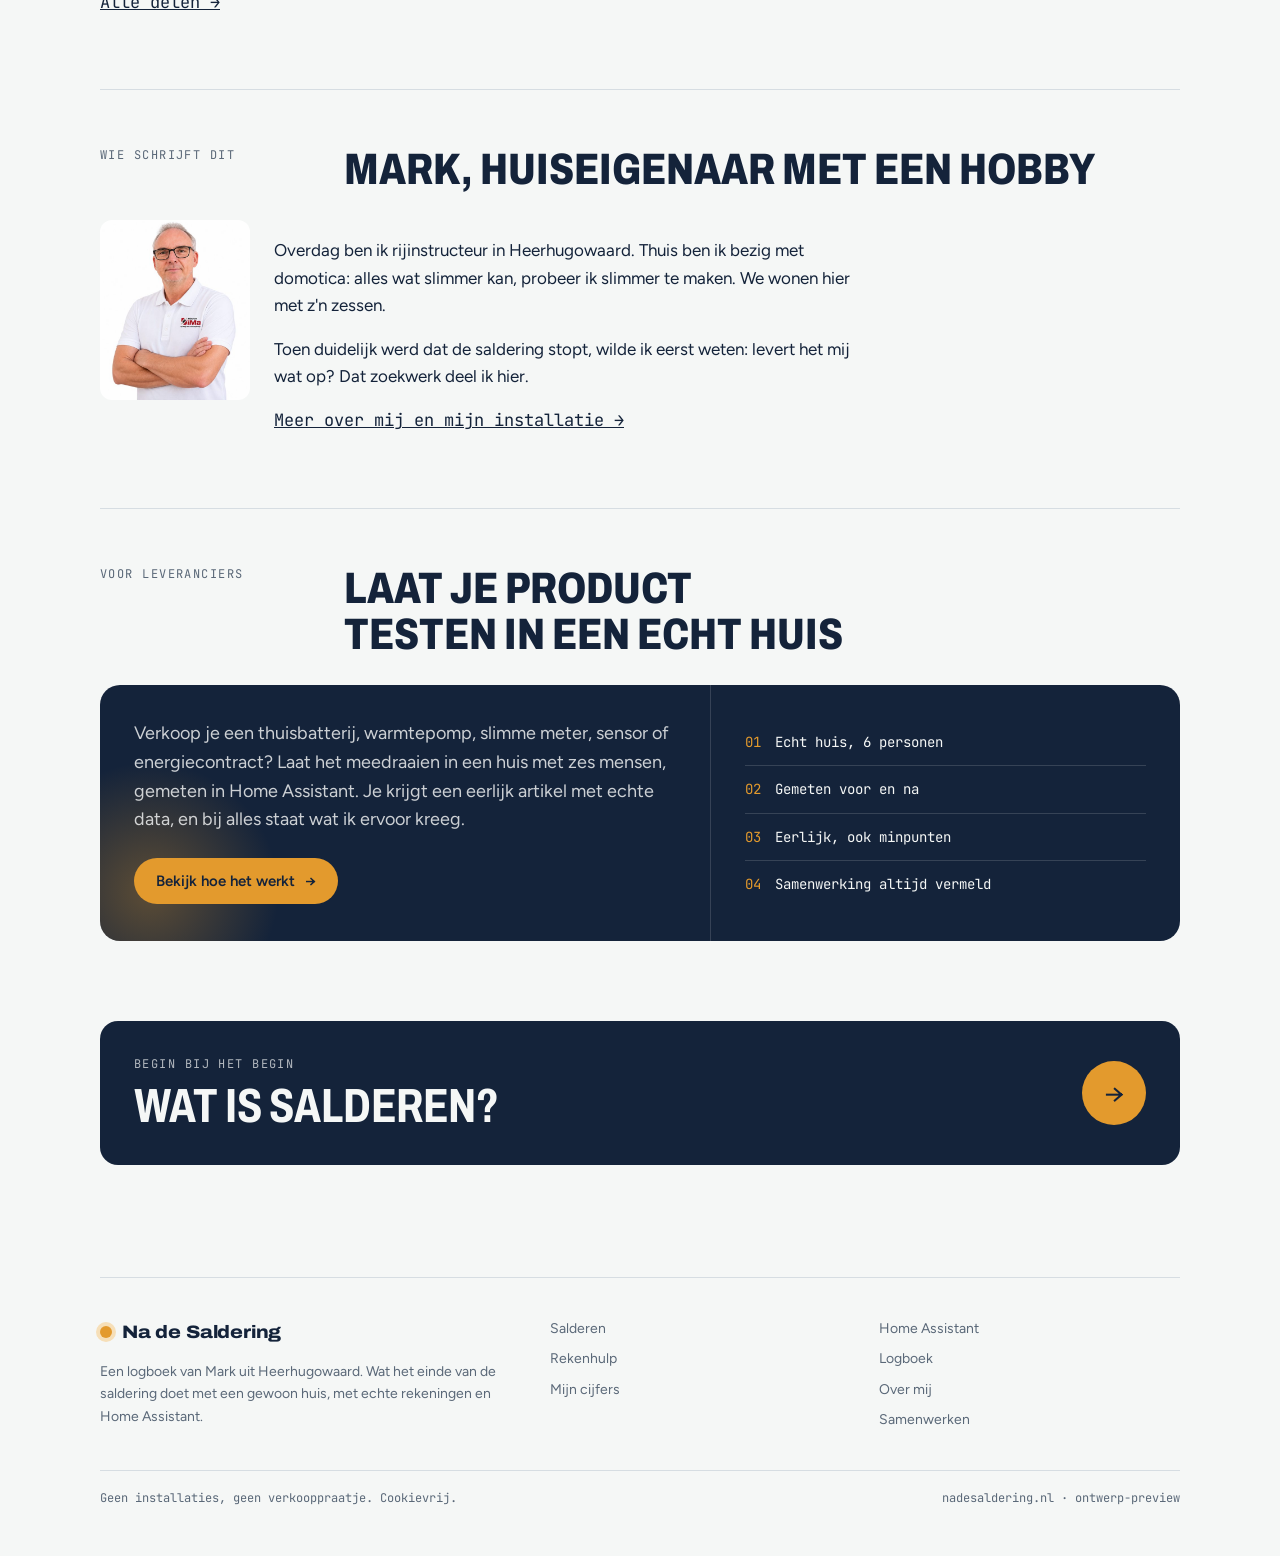
==== commit 6a5a1312: "Dagcijfers 25-11-2026 Co-Authored-By: Claude Opus 5.5 <noreply@anthropic.com> Claude-Session: https:" ====
--- a/index.html
+++ b/index.html
@@ -1,9 +1,9 @@
 <!doctype html><html lang="nl"><head><meta charset="utf-8"><meta name="viewport" content="width=device-width,initial-scale=1,viewport-fit=cover"><title>Na de Saldering</title><meta name="description" content="Wat het einde van de saldering doet met een gewoon huis: echte rekeningen, een thuisbatterij, een warmtepomp en Home Assistant."><meta name="claude:viewport-fit-sides" content="cover"><link rel="preconnect" href="https://fonts.googleapis.com"><link rel="preconnect" href="https://fonts.gstatic.com" crossorigin><link rel="stylesheet" href="https://fonts.googleapis.com/css2?family=Archivo:wdth,wght@62..125,400..900&family=Figtree:wght@400;500;600&family=JetBrains+Mono:wght@400;600&display=swap"><link rel="stylesheet" href="style.css"><script>document.documentElement.classList.add("js")</script></head><body><a class="skip" href="#main">Naar de inhoud</a>
 <div class="bar"><div class="wrap">
   <div class="ticker mono" aria-label="Prijzen bij mij thuis, momentopname">
-    <span><i class="dot"></i>Stroom nu <b>€ 0,45</b>/kWh</span>
+    <span><i class="dot"></i>Stroom nu <b>€ 0,38</b>/kWh</span>
     <span>Gas vandaag <b>€ 1,89</b>/m³</span>
-    <span class="t-src">Zonneplan · 24 nov 06:57</span>
+    <span class="t-src">Zonneplan · 25 nov 06:57</span>
   </div>
   <header class="top">
     <a class="logo" href="index.html"><i></i>Na de Saldering</a>
@@ -23,9 +23,9 @@
   <figure class="chart" style="margin:0">
   <div class="mode" role="tablist" aria-label="Kies prijs"><button role="tab" aria-selected="true" data-mode="power">Stroom per uur</button><button role="tab" aria-selected="false" data-mode="gas">Gas per dag</button></div>
   <div class="chart-head"><strong data-for="power">Mijn uurprijs stroom</strong><strong data-for="gas" class="hide">Mijn gasprijs sinds april</strong>
-    <div class="days" role="tablist" aria-label="Kies dag" data-for="power"><button role="tab" aria-selected="false" data-day="0">Ma 23 nov</button><button role="tab" aria-selected="true" data-day="1">Di 24 nov</button></div></div>
+    <div class="days" role="tablist" aria-label="Kies dag" data-for="power"><button role="tab" aria-selected="false" data-day="0">Di 24 nov</button><button role="tab" aria-selected="true" data-day="1">Wo 25 nov</button></div></div>
   <div class="readout"><span class="mono" id="clock">00:00</span><b class="mono" id="pnow">€ 0,00</b><span id="pgroup">per kWh</span></div>
-  <canvas id="day" width="640" height="400" aria-label="Prijsgrafiek. Stroom: uurprijzen van mijn Zonneplan-contract op 23 en 24 november 2026, duur in de ochtend en vroege avond, goedkoop midden op de dag en 's nachts. Gas: dagprijs van 5 april tot 24 november 2026, van € 1,28 per m³ op 19 april naar € 1,89 nu."></canvas>
+  <canvas id="day" width="640" height="400" aria-label="Prijsgrafiek. Stroom: uurprijzen van mijn Zonneplan-contract op 24 en 25 november 2026, duur in de ochtend en vroege avond, goedkoop midden op de dag en 's nachts. Gas: dagprijs van 5 april tot 25 november 2026, van € 1,28 per m³ op 19 april naar € 1,89 nu."></canvas>
   <div class="legend" data-for="power"><span><i style="background:var(--ink)"></i>Uurprijs, alles inbegrepen</span><span><i style="background:var(--grid)"></i>Goedkope uren volgens Zonneplan</span><span><i style="background:var(--sun)"></i>Zon (schets)</span></div>
   <div class="chips" aria-label="Apparaten die Home Assistant inplant" data-for="power"><span class="chip" data-on="low">thuisbatterij laden</span><span class="chip" data-on="low">boiler</span><span class="chip" data-on="low">warmtepomp extra</span><span class="chip" data-on="high">batterij levert aan huis</span></div>
   <div class="gas-facts hide" data-for="gas"><div><b class="mono">€ 1,28</b><span>laagste dagprijs, 19 april</span></div><div><b class="mono">€ 1,89</b><span>nu, per m³</span></div><div><b class="mono">+ 48%</b><span>sinds het voorjaar</span></div></div>
@@ -45,31 +45,31 @@
       <div class="heat-bar"><i id="h-gas-bar"></i></div><p class="mono">gas <b>€ 1,89</b>/m³ ÷ 8,8 kWh warmte per m³</p></div>
     <div class="heat-vs mono" aria-hidden="true">vs</div>
     <div class="heat-side wp"><div class="eyebrow">Warmtepomp · Quatt Duo</div><div class="heat-price mono"><span id="h-wp-k">€ 0,00</span><small>per kWh warmte</small></div>
-      <div class="heat-bar"><i id="h-wp-bar"></i></div><p class="mono">stroom <b id="h-el-p">€ 0,43</b>/kWh ÷ COP <b id="h-cop-t">4,0</b></p></div>
+      <div class="heat-bar"><i id="h-wp-bar"></i></div><p class="mono">stroom <b id="h-el-p">€ 0,40</b>/kWh ÷ COP <b id="h-cop-t">4,0</b></p></div>
   </div>
   <div class="heat-verdict" aria-live="polite"><b id="h-verdict">0%</b><span id="h-verdict-t">goedkoper met de warmtepomp</span></div>
   <div class="heat-ctl">
     <div><div class="eyebrow">Stroomprijs</div><div class="seg-ctl three" id="h-el" style="margin-top:8px">
-      <button type="button" data-v="0.3729" aria-pressed="false">Goedkoopste uur</button><button type="button" data-v="0.4327" aria-pressed="true">Gemiddeld</button><button type="button" data-v="0.5417" aria-pressed="false">Duurste uur</button></div></div>
+      <button type="button" data-v="0.3041" aria-pressed="false">Goedkoopste uur</button><button type="button" data-v="0.4004" aria-pressed="true">Gemiddeld</button><button type="button" data-v="0.4935" aria-pressed="false">Duurste uur</button></div></div>
     <label for="h-cop"><span class="eyebrow">Rendement warmtepomp (COP): <b class="mono" id="h-cop-v">4,0</b></span>
       <input type="range" id="h-cop" class="slide" min="2" max="5.5" step="0.1" value="4"></label>
   </div>
   <div class="heat-jan"><div><div class="eyebrow">Januari 2026, opnieuw gerekend</div><p>Toen stookte ik 123 m³ gas. Dezelfde warmte met de prijzen van vandaag:</p></div>
     <div class="jan-nums mono"><div><span>Intergas</span><b id="h-jan-gas">€ 0</b></div><div><span>Warmtepomp</span><b id="h-jan-wp">€ 0</b></div></div></div>
-  <p class="note">Prijzen van 24 november 2026 bij Zonneplan, inclusief belasting, zonder vaste kosten. Hoeveel warmte een m³ gas in de ketel geeft (8,8 kWh) en de COP zijn vuistregels, geen metingen. Hoe goed mijn warmtepomp het echt doet, meet ik deze winter in Home Assistant. Omslagpunt: bij een COP onder <b id="h-break">1,9</b> is gas goedkoper.</p>
+  <p class="note">Prijzen van 25 november 2026 bij Zonneplan, inclusief belasting, zonder vaste kosten. Hoeveel warmte een m³ gas in de ketel geeft (8,8 kWh) en de COP zijn vuistregels, geen metingen. Hoe goed mijn warmtepomp het echt doet, meet ik deze winter in Home Assistant. Omslagpunt: bij een COP onder <b id="h-break">1,9</b> is gas goedkoper.</p>
 </div></section>
-<section id="thuis"><div class="sec-head rv"><div class="eyebrow">Laatste dag bij mij thuis</div><h2>Maandag 23 november: huis gebruikte 49,61 kWh, net leverde 56,14 kWh</h2></div><div class="eflow rv" aria-label="Energiestromen gisteren">
-  <div class="enode n-sun"><svg viewBox="0 0 48 48" aria-hidden="true"><circle cx="24" cy="24" r="9"/><path d="M24 5v6M24 37v6M5 24h6M37 24h6M10.6 10.6l4.2 4.2M33.2 33.2l4.2 4.2M10.6 37.4l4.2-4.2M33.2 14.8l4.2-4.2"/></svg><span>Zon</span><b class="mono" data-k="zon">5,57<small> kWh</small></b></div>
+<section id="thuis"><div class="sec-head rv"><div class="eyebrow">Laatste dag bij mij thuis</div><h2>Dinsdag 24 november: warmtepomp maakte 52,3 kWh warmte, 17,74 kWh terug</h2></div><div class="eflow rv" aria-label="Energiestromen gisteren">
+  <div class="enode n-sun"><svg viewBox="0 0 48 48" aria-hidden="true"><circle cx="24" cy="24" r="9"/><path d="M24 5v6M24 37v6M5 24h6M37 24h6M10.6 10.6l4.2 4.2M33.2 33.2l4.2 4.2M10.6 37.4l4.2-4.2M33.2 14.8l4.2-4.2"/></svg><span>Zon</span><b class="mono" data-k="zon">6,30<small> kWh</small></b></div>
   <i class="econn c-sun" aria-hidden="true"></i>
-  <div class="enode n-bat"><svg viewBox="0 0 48 48" aria-hidden="true"><rect x="14" y="7" width="20" height="36" rx="4"/><path d="M20 4h8"/><path class="fill" d="M19 31h10M19 26h10M19 21h10M19 36h10"/></svg><span>Batterij</span><b class="mono"><em data-k="bat-in">25,17 in</em><em data-k="bat-uit">26,73 uit</em><small> kWh</small></b></div>
+  <div class="enode n-bat"><svg viewBox="0 0 48 48" aria-hidden="true"><rect x="14" y="7" width="20" height="36" rx="4"/><path d="M20 4h8"/><path class="fill" d="M19 31h10M19 26h10M19 21h10M19 36h10"/></svg><span>Batterij</span><b class="mono"><em data-k="bat-in">28,56 in</em><em data-k="bat-uit">26,96 uit</em><small> kWh</small></b></div>
   <i class="econn c-bat" aria-hidden="true"></i>
-  <div class="enode n-home"><svg viewBox="0 0 48 48" aria-hidden="true"><path d="M7 23 24 9l17 14"/><path d="M12 19v21h24V19"/><path d="M21 40V30h6v10"/></svg><span>Huis</span><b class="mono" data-k="huis">49,61<small> kWh</small></b></div>
+  <div class="enode n-home"><svg viewBox="0 0 48 48" aria-hidden="true"><path d="M7 23 24 9l17 14"/><path d="M12 19v21h24V19"/><path d="M21 40V30h6v10"/></svg><span>Huis</span><b class="mono" data-k="huis">42,14<small> kWh</small></b></div>
   <i class="econn c-net rev" aria-hidden="true"></i>
-  <div class="enode n-net"><svg viewBox="0 0 48 48" aria-hidden="true"><path d="M24 4 15 44M24 4l9 40M11 14h26M9 24h30M18 30l12 8M30 30l-12 8"/></svg><span>Net</span><b class="mono"><em data-k="net-in">56,14 in</em><em data-k="net-uit">13,63 terug</em><small> kWh</small></b></div>
+  <div class="enode n-net"><svg viewBox="0 0 48 48" aria-hidden="true"><path d="M24 4 15 44M24 4l9 40M11 14h26M9 24h30M18 30l12 8M30 30l-12 8"/></svg><span>Net</span><b class="mono"><em data-k="net-in">55,18 in</em><em data-k="net-uit">17,74 terug</em><small> kWh</small></b></div>
 </div>
 <div class="eheat rv">
   <div class="eapp">
-    <div class="eapp-hd"><span>Thuisbatterij</span><span class="mono" data-k="bat-tijd">laadstand 24 nov 06:57</span></div>
+    <div class="eapp-hd"><span>Thuisbatterij</span><span class="mono" data-k="bat-tijd">laadstand 25 nov 06:57</span></div>
     <svg class="qbat" viewBox="0 0 200 230" role="img" aria-label="Tekening van mijn thuisbatterij met laadstand">
 <defs><linearGradient id="bbody" x1="0" y1="0" x2="1" y2="0"><stop offset="0" stop-color="#e9ecf1"/><stop offset=".5" stop-color="#f7f8fa"/><stop offset="1" stop-color="#d9dde4"/></linearGradient></defs>
 <ellipse cx="100" cy="216" rx="80" ry="7" fill="#000" opacity=".25"/>
@@ -77,24 +77,24 @@
 <rect x="28" y="76" width="144" height="62" rx="6" fill="url(#bbody)" stroke="#c4cad4"/>
 <rect x="28" y="142" width="144" height="66" rx="6" fill="url(#bbody)" stroke="#c4cad4"/>
 <circle cx="140" cy="43" r="17" fill="#14171f"/><circle cx="140" cy="43" r="12" fill="none" stroke="#2a2f3b" stroke-width="4"/>
-<circle cx="140" cy="43" r="12" fill="none" stroke="#3df29b" stroke-width="4" stroke-linecap="round" pathLength="100" stroke-dasharray="93 100" transform="rotate(-90 140 43)" data-k="bat-ring"/>
+<circle cx="140" cy="43" r="12" fill="none" stroke="#3df29b" stroke-width="4" stroke-linecap="round" pathLength="100" stroke-dasharray="49 100" transform="rotate(-90 140 43)" data-k="bat-ring"/>
 <rect x="44" y="40" width="50" height="6" rx="3" fill="#c4cad4"/></svg>
-    <div class="qrow"><div class="qst"><span>Geladen</span><b class="mono" data-k="bat-in2">25,17 kWh</b></div><div class="qst"><span>Geleverd</span><b class="mono" data-k="bat-uit2">26,73 kWh</b></div><div class="qst"><span>Laadstand</span><b class="mono c-grid" data-k="bat-soc">93%</b></div></div>
+    <div class="qrow"><div class="qst"><span>Geladen</span><b class="mono" data-k="bat-in2">28,56 kWh</b></div><div class="qst"><span>Geleverd</span><b class="mono" data-k="bat-uit2">26,96 kWh</b></div><div class="qst"><span>Laadstand</span><b class="mono c-grid" data-k="bat-soc">49%</b></div></div>
   </div>
   <div class="eapp on">
-    <div class="eapp-hd"><span>Warmtepomp</span><span class="mono" data-k="wp-tijd">display 24 nov 06:57</span></div>
+    <div class="eapp-hd"><span>Warmtepomp</span><span class="mono" data-k="wp-tijd">display 25 nov 06:57</span></div>
     <svg class="qhp" viewBox="0 0 500 230" role="img" aria-label="Tekening van mijn Quatt Duo warmtepomp met display">
 <defs><linearGradient id="qbody" x1="0" y1="0" x2="0" y2="1"><stop offset="0" stop-color="#f4f6fa"/><stop offset=".6" stop-color="#dfe3ea"/><stop offset="1" stop-color="#c3c9d3"/></linearGradient><linearGradient id="qtop" x1="0" y1="0" x2="0" y2="1"><stop offset="0" stop-color="#9aa3b2"/><stop offset="1" stop-color="#6d7584"/></linearGradient><radialGradient id="qhub" cx=".4" cy=".35"><stop offset="0" stop-color="#fff"/><stop offset="1" stop-color="#7d8594"/></radialGradient><linearGradient id="qbl" x1="0" y1="0" x2="1" y2="1"><stop offset="0" stop-color="#6b7487"/><stop offset="1" stop-color="#363d4c"/></linearGradient></defs>
 <ellipse cx="250" cy="212" rx="230" ry="8" fill="#000" opacity=".25"/><rect x="22" y="22" width="460" height="182" rx="10" fill="url(#qbody)"/><rect x="22" y="18" width="460" height="12" rx="6" fill="url(#qtop)"/><rect x="40" y="204" width="40" height="8" rx="2" fill="#1d2a4a"/><rect x="424" y="204" width="40" height="8" rx="2" fill="#1d2a4a"/>
 <circle cx="110" cy="110" r="62" fill="#14171f" stroke="#2a2f3b" stroke-width="4"/><g class="qfan" style="transform-origin:110px 110px"><path transform="rotate(0 110 110)" d="M110 110 C 120 80, 144 78, 148 92 C 140 100, 124 104, 110 110 Z" fill="url(#qbl)"/><path transform="rotate(72 110 110)" d="M110 110 C 120 80, 144 78, 148 92 C 140 100, 124 104, 110 110 Z" fill="url(#qbl)"/><path transform="rotate(144 110 110)" d="M110 110 C 120 80, 144 78, 148 92 C 140 100, 124 104, 110 110 Z" fill="url(#qbl)"/><path transform="rotate(216 110 110)" d="M110 110 C 120 80, 144 78, 148 92 C 140 100, 124 104, 110 110 Z" fill="url(#qbl)"/><path transform="rotate(288 110 110)" d="M110 110 C 120 80, 144 78, 148 92 C 140 100, 124 104, 110 110 Z" fill="url(#qbl)"/></g><circle cx="110" cy="110" r="18" fill="none" stroke="#9aa3b5" stroke-width="1.4" opacity=".75"/><circle cx="110" cy="110" r="30" fill="none" stroke="#9aa3b5" stroke-width="1.4" opacity=".75"/><circle cx="110" cy="110" r="42" fill="none" stroke="#9aa3b5" stroke-width="1.4" opacity=".75"/><circle cx="110" cy="110" r="54" fill="none" stroke="#9aa3b5" stroke-width="1.4" opacity=".75"/><line transform="rotate(0 110 110)" x1="54" y1="110" x2="166" y2="110" stroke="#9aa3b5" stroke-width="1.2" opacity=".6"/><line transform="rotate(45 110 110)" x1="54" y1="110" x2="166" y2="110" stroke="#9aa3b5" stroke-width="1.2" opacity=".6"/><line transform="rotate(90 110 110)" x1="54" y1="110" x2="166" y2="110" stroke="#9aa3b5" stroke-width="1.2" opacity=".6"/><line transform="rotate(135 110 110)" x1="54" y1="110" x2="166" y2="110" stroke="#9aa3b5" stroke-width="1.2" opacity=".6"/><circle cx="110" cy="110" r="10" fill="url(#qhub)"/><circle cx="255" cy="110" r="62" fill="#14171f" stroke="#2a2f3b" stroke-width="4"/><g class="qfan" style="transform-origin:255px 110px"><path transform="rotate(0 255 110)" d="M255 110 C 265 80, 289 78, 293 92 C 285 100, 269 104, 255 110 Z" fill="url(#qbl)"/><path transform="rotate(72 255 110)" d="M255 110 C 265 80, 289 78, 293 92 C 285 100, 269 104, 255 110 Z" fill="url(#qbl)"/><path transform="rotate(144 255 110)" d="M255 110 C 265 80, 289 78, 293 92 C 285 100, 269 104, 255 110 Z" fill="url(#qbl)"/><path transform="rotate(216 255 110)" d="M255 110 C 265 80, 289 78, 293 92 C 285 100, 269 104, 255 110 Z" fill="url(#qbl)"/><path transform="rotate(288 255 110)" d="M255 110 C 265 80, 289 78, 293 92 C 285 100, 269 104, 255 110 Z" fill="url(#qbl)"/></g><circle cx="255" cy="110" r="18" fill="none" stroke="#9aa3b5" stroke-width="1.4" opacity=".75"/><circle cx="255" cy="110" r="30" fill="none" stroke="#9aa3b5" stroke-width="1.4" opacity=".75"/><circle cx="255" cy="110" r="42" fill="none" stroke="#9aa3b5" stroke-width="1.4" opacity=".75"/><circle cx="255" cy="110" r="54" fill="none" stroke="#9aa3b5" stroke-width="1.4" opacity=".75"/><line transform="rotate(0 255 110)" x1="199" y1="110" x2="311" y2="110" stroke="#9aa3b5" stroke-width="1.2" opacity=".6"/><line transform="rotate(45 255 110)" x1="199" y1="110" x2="311" y2="110" stroke="#9aa3b5" stroke-width="1.2" opacity=".6"/><line transform="rotate(90 255 110)" x1="199" y1="110" x2="311" y2="110" stroke="#9aa3b5" stroke-width="1.2" opacity=".6"/><line transform="rotate(135 255 110)" x1="199" y1="110" x2="311" y2="110" stroke="#9aa3b5" stroke-width="1.2" opacity=".6"/><circle cx="255" cy="110" r="10" fill="url(#qhub)"/>
 <rect x="342" y="34" width="136" height="164" rx="7" fill="#151820"/>
-<rect x="352" y="42" width="118" height="44" rx="5" fill="#0a0c10" stroke="#232834"/><circle cx="362" cy="53" r="3" fill="#ff5a5a"/><text x="370" y="56" class="qlb" fill="#ff5a5a">AANVOER</text><text x="462" y="78" class="qlcd" fill="#ff5a5a" text-anchor="end"><tspan data-k="wp-aanvoer">36,9</tspan><tspan class="qun">°</tspan></text><rect x="352" y="92" width="118" height="44" rx="5" fill="#0a0c10" stroke="#232834"/><circle cx="362" cy="103" r="3" fill="#3aa8ff"/><text x="370" y="106" class="qlb" fill="#3aa8ff">RETOUR</text><text x="462" y="128" class="qlcd" fill="#3aa8ff" text-anchor="end"><tspan data-k="wp-retour">34,1</tspan><tspan class="qun">°</tspan></text><rect x="352" y="142" width="118" height="44" rx="5" fill="#0a0c10" stroke="#232834"/><circle cx="362" cy="153" r="3" fill="#3df29b"/><text x="370" y="156" class="qlb" fill="#3df29b">FLOW</text><text x="462" y="178" class="qlcd" fill="#3df29b" text-anchor="end"><tspan data-k="wp-flow">802</tspan><tspan class="qun"> L/h</tspan></text>
+<rect x="352" y="42" width="118" height="44" rx="5" fill="#0a0c10" stroke="#232834"/><circle cx="362" cy="53" r="3" fill="#ff5a5a"/><text x="370" y="56" class="qlb" fill="#ff5a5a">AANVOER</text><text x="462" y="78" class="qlcd" fill="#ff5a5a" text-anchor="end"><tspan data-k="wp-aanvoer">36,5</tspan><tspan class="qun">°</tspan></text><rect x="352" y="92" width="118" height="44" rx="5" fill="#0a0c10" stroke="#232834"/><circle cx="362" cy="103" r="3" fill="#3aa8ff"/><text x="370" y="106" class="qlb" fill="#3aa8ff">RETOUR</text><text x="462" y="128" class="qlcd" fill="#3aa8ff" text-anchor="end"><tspan data-k="wp-retour">32,8</tspan><tspan class="qun">°</tspan></text><rect x="352" y="142" width="118" height="44" rx="5" fill="#0a0c10" stroke="#232834"/><circle cx="362" cy="153" r="3" fill="#3df29b"/><text x="370" y="156" class="qlb" fill="#3df29b">FLOW</text><text x="462" y="178" class="qlcd" fill="#3df29b" text-anchor="end"><tspan data-k="wp-flow">802</tspan><tspan class="qun"> L/h</tspan></text>
 <circle cx="364" cy="192" r="3.5" fill="#8e9bd0"/><text x="372" y="195" class="qlb" fill="#c9cfdb" data-k="wp-status">WARMTEPOMP</text>
 <rect x="150" y="180" width="70" height="14" rx="2" fill="#fff" stroke="#c4cad4"/><text x="185" y="190" class="qbrand" text-anchor="middle">QUATT DUO</text></svg>
-    <div class="qrow"><div class="qst"><span>Warmte</span><b class="mono c-sun" data-k="wp-warmte">44,6 kWh</b></div><div class="qst"><span>Stroom</span><b class="mono" data-k="wp-stroom">19,03 kWh</b></div><div class="qst"><span>COP</span><b class="mono c-grid" data-k="wp-cop">2,3</b></div></div>
+    <div class="qrow"><div class="qst"><span>Warmte</span><b class="mono c-sun" data-k="wp-warmte">52,3 kWh</b></div><div class="qst"><span>Stroom</span><b class="mono" data-k="wp-stroom">17,20 kWh</b></div><div class="qst"><span>COP</span><b class="mono c-grid" data-k="wp-cop">3,0</b></div></div>
   </div>
 </div>
-<p class="note">Uit Home Assistant: Sigenergy voor zon, batterij en net, Quatt voor de warmtepomp. Warmte, stroom en COP gaan over de hele dag; het display en de laadstand zijn een momentopname. Het huis gebruikte 49,61 kWh; het net leverde 56,14 kWh en er ging 13,63 kWh terug. De zon gaf 5,57 kWh. De batterij laadde 25,17 kWh en gaf 26,73 kWh af; vanochtend staat hij op 93%. De warmtepomp maakte 44,6 kWh warmte uit 19,03 kWh stroom, bij gemiddeld <span data-k="buiten">1,7</span> graden buiten. Vanochtend draait hij op de warmtepomp alleen, met 802 liter per uur doorstroming. Op de echte site ververst dit blok elke dag.</p><p class="rv" style="margin-top:20px"><a class="mono" href="dagen.html">Alle dagen terugkijken →</a></p></section>
+<p class="note">Uit Home Assistant: Sigenergy voor zon, batterij en net, Quatt voor de warmtepomp. Warmte, stroom en COP gaan over de hele dag; het display en de laadstand zijn een momentopname. Het huis gebruikte 42,14 kWh; het net leverde 55,18 kWh en er ging 17,74 kWh terug. De zon gaf 6,30 kWh. De batterij laadde 28,56 kWh en gaf 26,96 kWh af; vanochtend staat hij op 49%. De warmtepomp maakte 52,3 kWh warmte uit 17,20 kWh stroom, bij gemiddeld <span data-k="buiten">1,2</span> graden buiten. Vanochtend draait hij op de warmtepomp alleen, met 802 liter per uur doorstroming. Op de echte site ververst dit blok elke dag.</p><p class="rv" style="margin-top:20px"><a class="mono" href="dagen.html">Alle dagen terugkijken →</a></p></section>
 <section id="verandert"><div class="sec-head rv"><div class="eyebrow">Wat verandert er</div><h2>Van wegstrepen naar zelf gebruiken</h2></div><div class="compare rv">
   <div><div class="eyebrow">Tot en met 2026</div><h3>Met saldering</h3><ul>
     <li>Wat je teruglevert, wordt over het hele jaar weggestreept tegen wat je afneemt.</li>
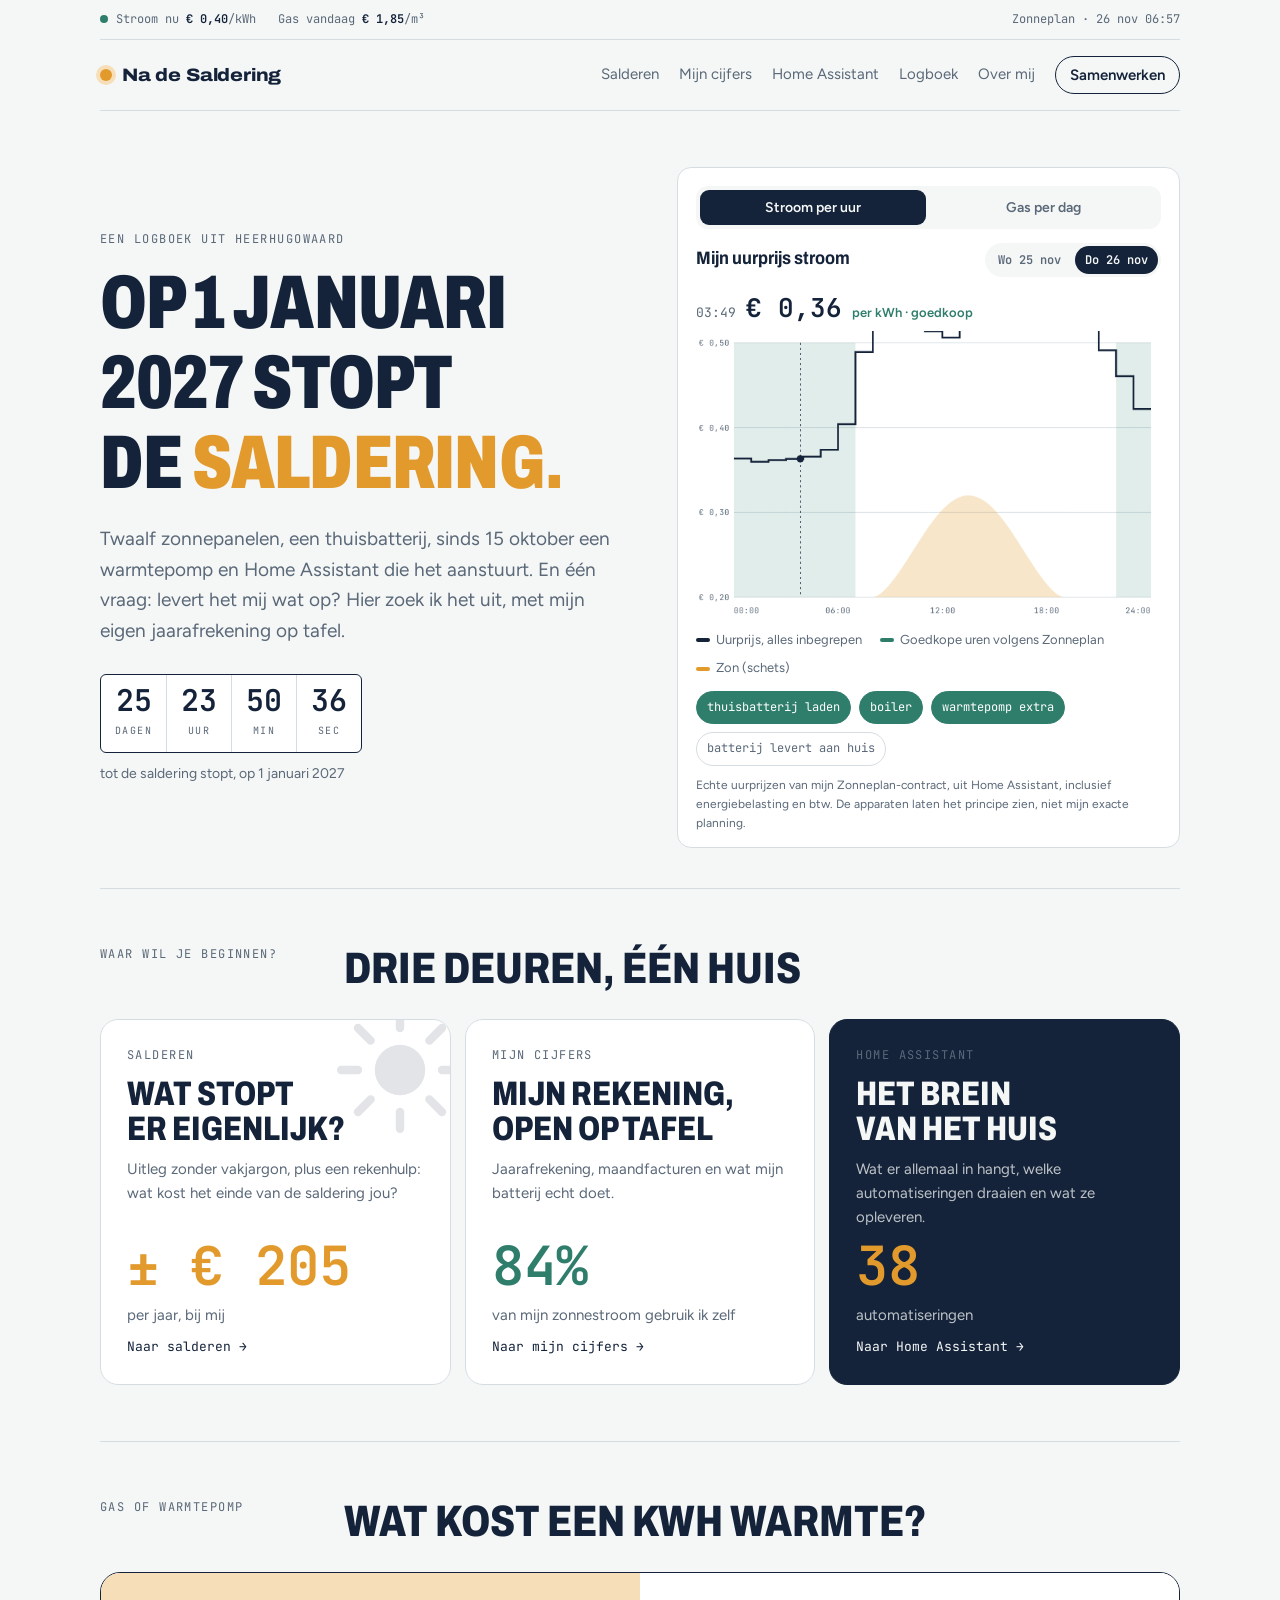
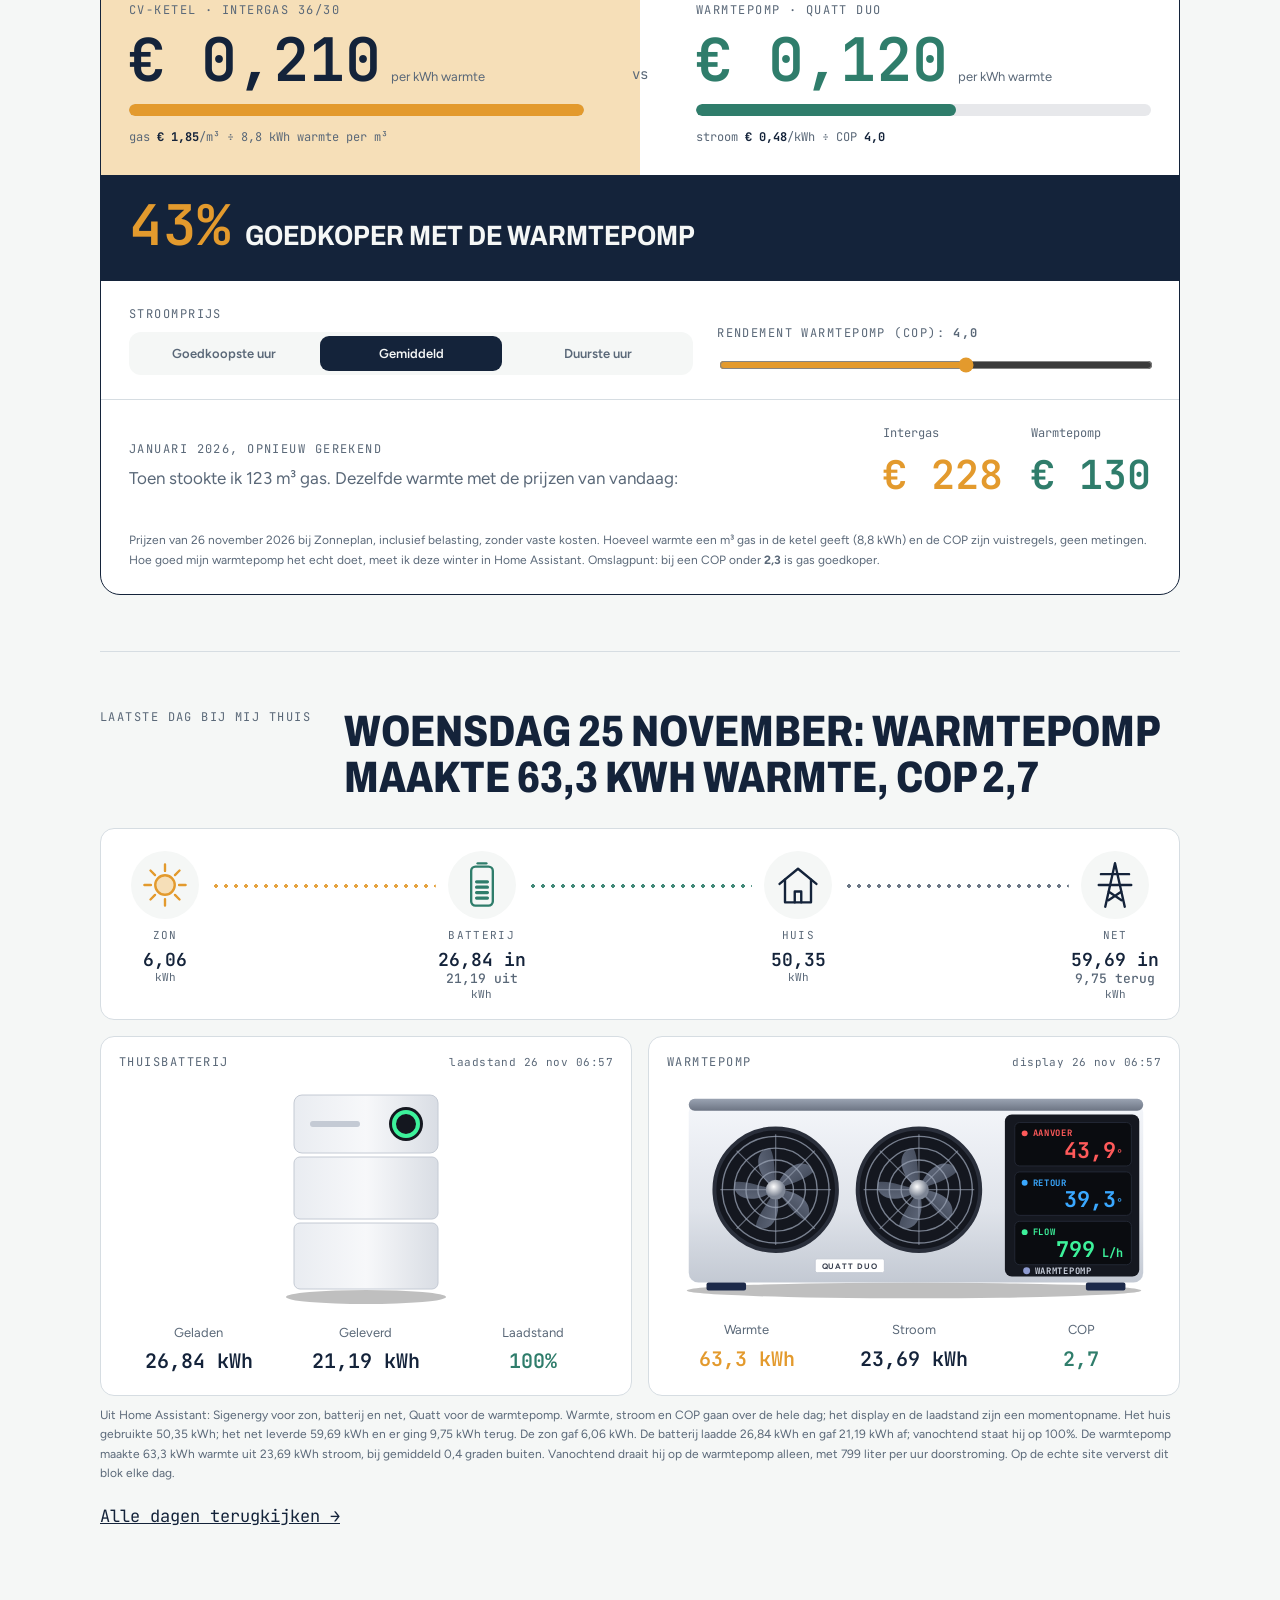
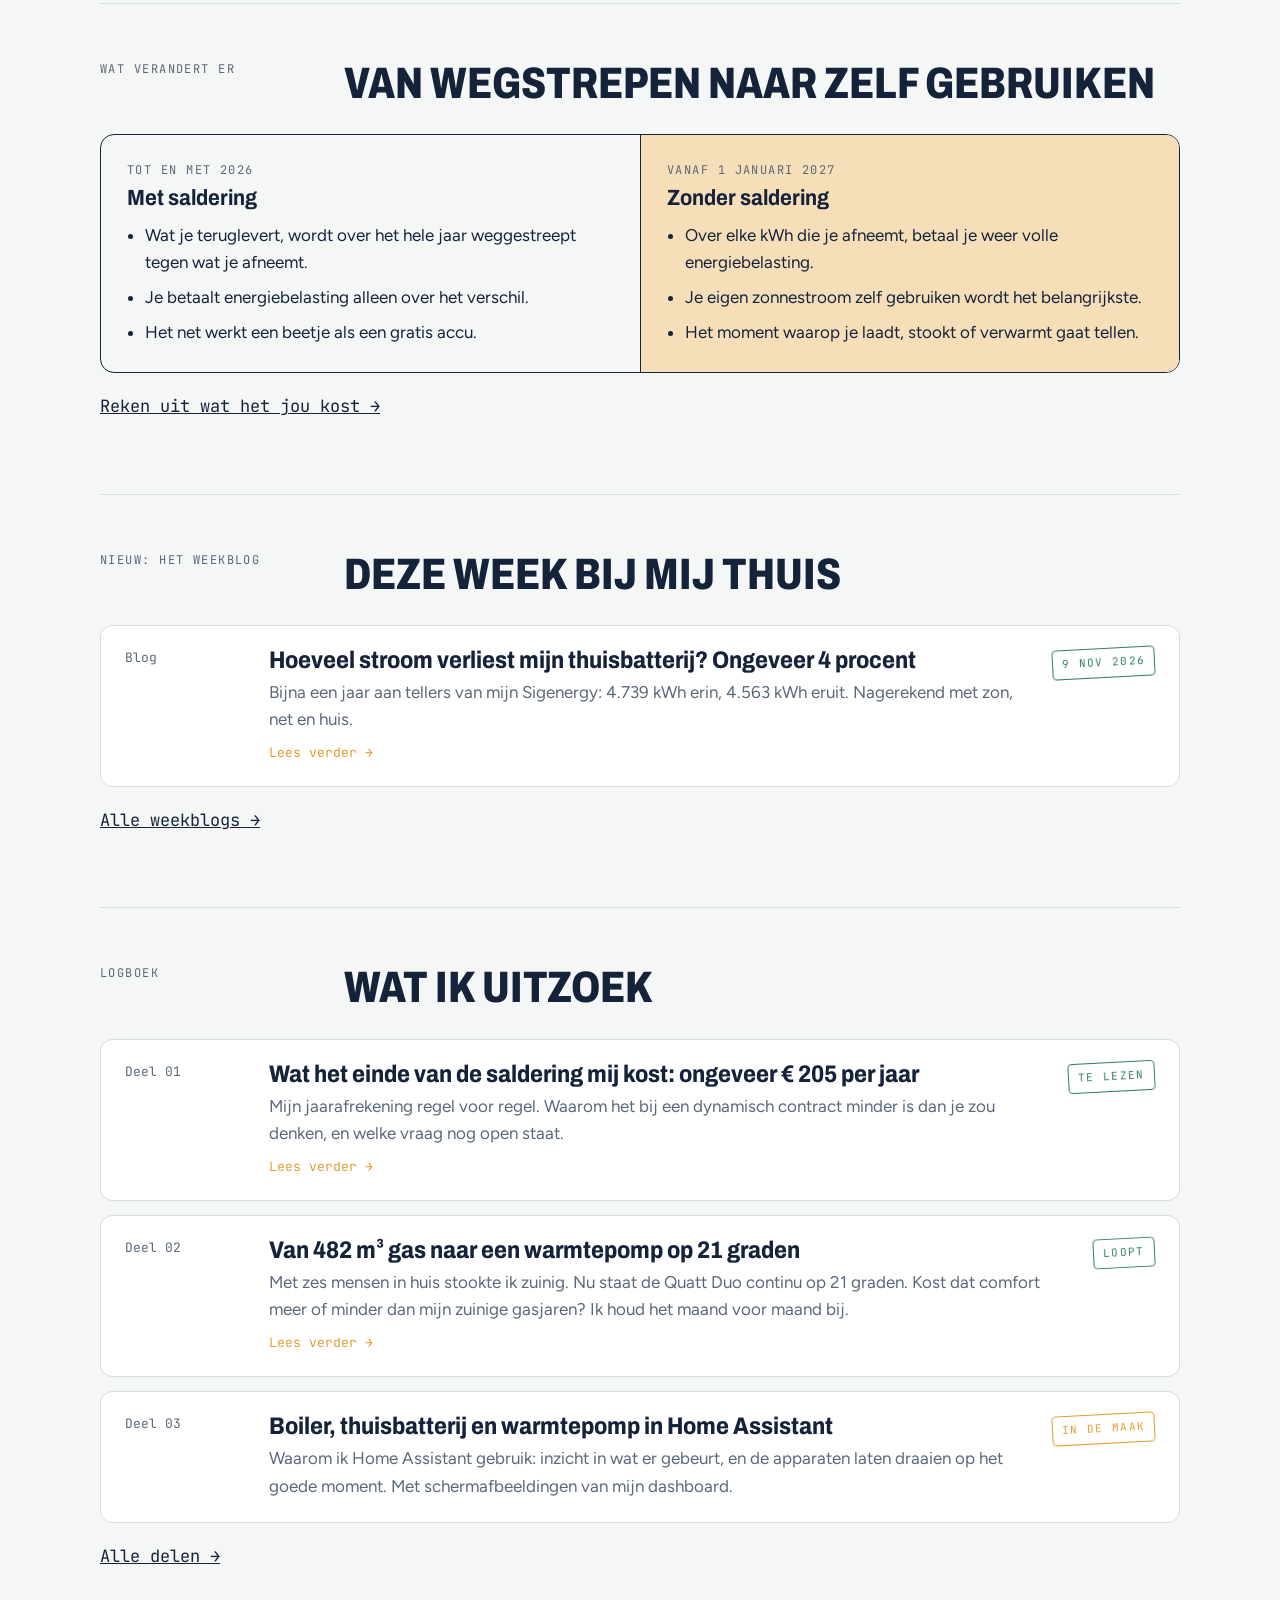
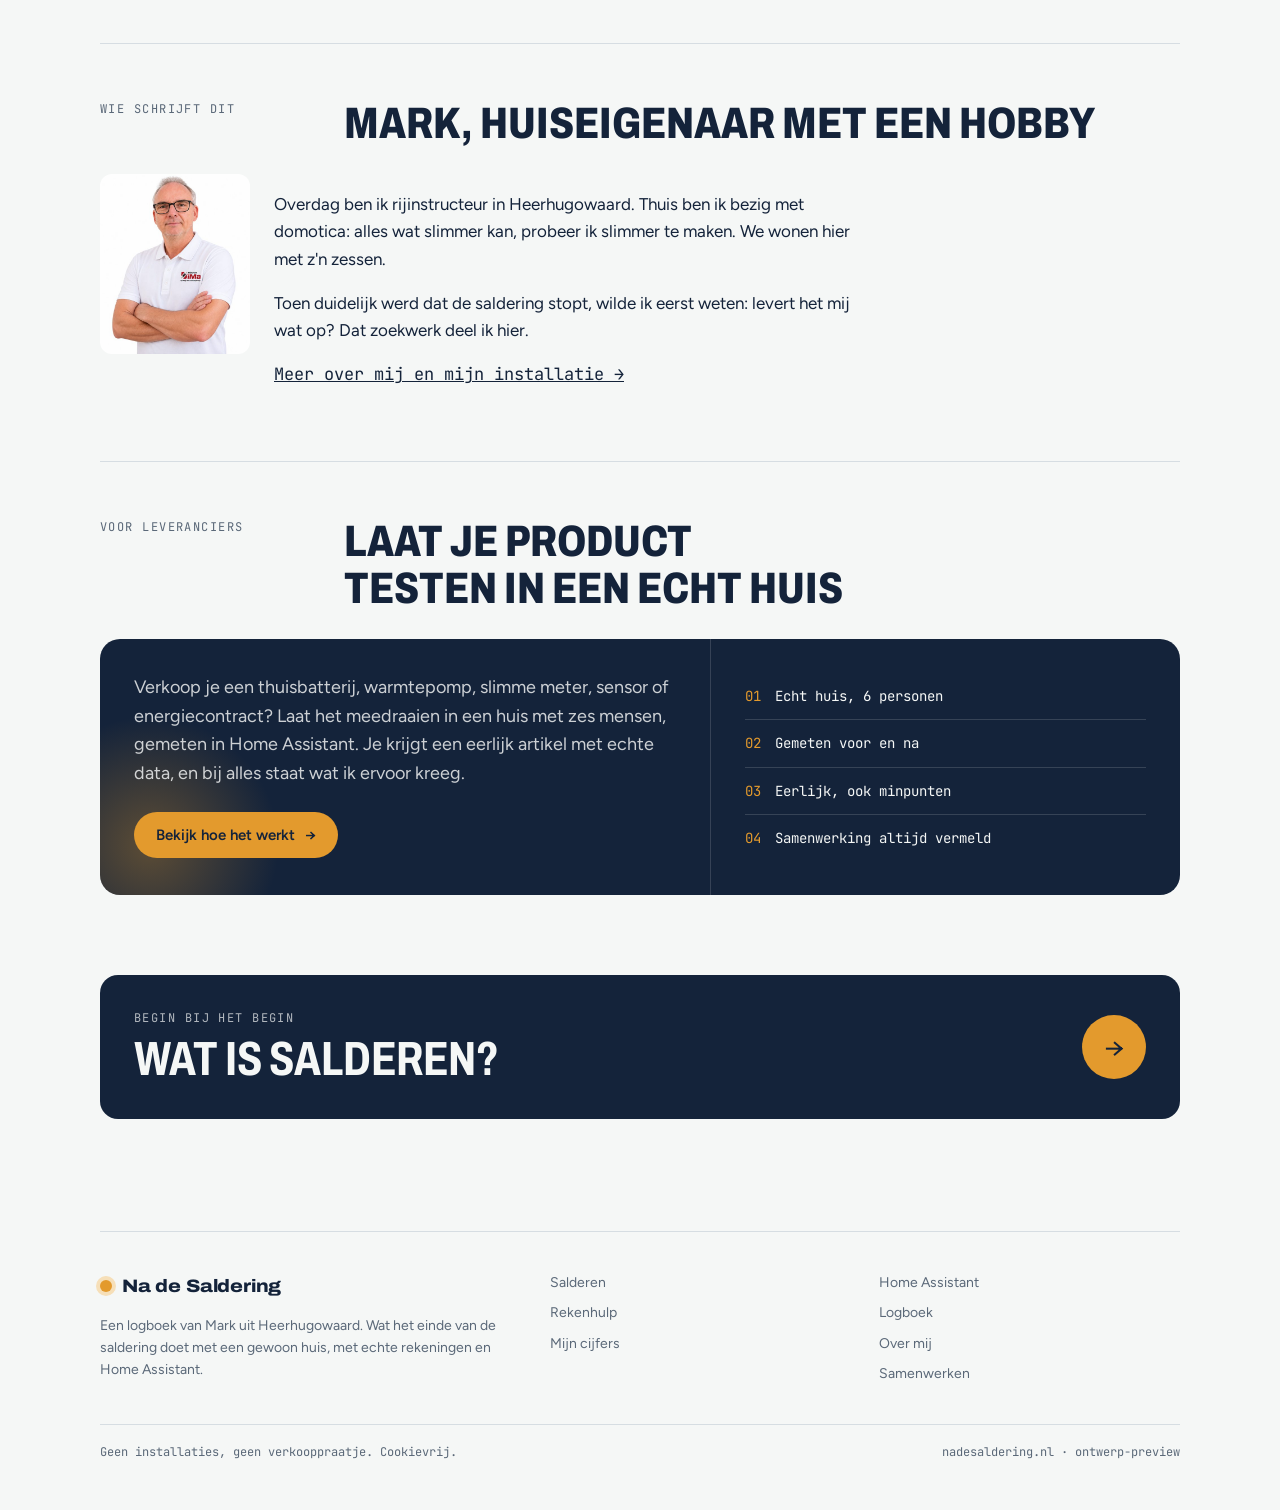
==== commit 25a1508e: "Dagcijfers 26-11-2026 Co-Authored-By: Claude Opus 5.5 <noreply@anthropic.com> Claude-Session: https:" ====
--- a/index.html
+++ b/index.html
@@ -1,9 +1,9 @@
 <!doctype html><html lang="nl"><head><meta charset="utf-8"><meta name="viewport" content="width=device-width,initial-scale=1,viewport-fit=cover"><title>Na de Saldering</title><meta name="description" content="Wat het einde van de saldering doet met een gewoon huis: echte rekeningen, een thuisbatterij, een warmtepomp en Home Assistant."><meta name="claude:viewport-fit-sides" content="cover"><link rel="preconnect" href="https://fonts.googleapis.com"><link rel="preconnect" href="https://fonts.gstatic.com" crossorigin><link rel="stylesheet" href="https://fonts.googleapis.com/css2?family=Archivo:wdth,wght@62..125,400..900&family=Figtree:wght@400;500;600&family=JetBrains+Mono:wght@400;600&display=swap"><link rel="stylesheet" href="style.css"><script>document.documentElement.classList.add("js")</script></head><body><a class="skip" href="#main">Naar de inhoud</a>
 <div class="bar"><div class="wrap">
   <div class="ticker mono" aria-label="Prijzen bij mij thuis, momentopname">
-    <span><i class="dot"></i>Stroom nu <b>€ 0,38</b>/kWh</span>
-    <span>Gas vandaag <b>€ 1,89</b>/m³</span>
-    <span class="t-src">Zonneplan · 25 nov 06:57</span>
+    <span><i class="dot"></i>Stroom nu <b>€ 0,40</b>/kWh</span>
+    <span>Gas vandaag <b>€ 1,85</b>/m³</span>
+    <span class="t-src">Zonneplan · 26 nov 06:57</span>
   </div>
   <header class="top">
     <a class="logo" href="index.html"><i></i>Na de Saldering</a>
@@ -23,12 +23,12 @@
   <figure class="chart" style="margin:0">
   <div class="mode" role="tablist" aria-label="Kies prijs"><button role="tab" aria-selected="true" data-mode="power">Stroom per uur</button><button role="tab" aria-selected="false" data-mode="gas">Gas per dag</button></div>
   <div class="chart-head"><strong data-for="power">Mijn uurprijs stroom</strong><strong data-for="gas" class="hide">Mijn gasprijs sinds april</strong>
-    <div class="days" role="tablist" aria-label="Kies dag" data-for="power"><button role="tab" aria-selected="false" data-day="0">Di 24 nov</button><button role="tab" aria-selected="true" data-day="1">Wo 25 nov</button></div></div>
+    <div class="days" role="tablist" aria-label="Kies dag" data-for="power"><button role="tab" aria-selected="false" data-day="0">Wo 25 nov</button><button role="tab" aria-selected="true" data-day="1">Do 26 nov</button></div></div>
   <div class="readout"><span class="mono" id="clock">00:00</span><b class="mono" id="pnow">€ 0,00</b><span id="pgroup">per kWh</span></div>
-  <canvas id="day" width="640" height="400" aria-label="Prijsgrafiek. Stroom: uurprijzen van mijn Zonneplan-contract op 24 en 25 november 2026, duur in de ochtend en vroege avond, goedkoop midden op de dag en 's nachts. Gas: dagprijs van 5 april tot 25 november 2026, van € 1,28 per m³ op 19 april naar € 1,89 nu."></canvas>
+  <canvas id="day" width="640" height="400" aria-label="Prijsgrafiek. Stroom: uurprijzen van mijn Zonneplan-contract op 25 en 26 november 2026, duur in de ochtend en vroege avond, goedkoop midden op de dag en 's nachts. Gas: dagprijs van 5 april tot 26 november 2026, van € 1,28 per m³ op 19 april naar € 1,85 nu."></canvas>
   <div class="legend" data-for="power"><span><i style="background:var(--ink)"></i>Uurprijs, alles inbegrepen</span><span><i style="background:var(--grid)"></i>Goedkope uren volgens Zonneplan</span><span><i style="background:var(--sun)"></i>Zon (schets)</span></div>
   <div class="chips" aria-label="Apparaten die Home Assistant inplant" data-for="power"><span class="chip" data-on="low">thuisbatterij laden</span><span class="chip" data-on="low">boiler</span><span class="chip" data-on="low">warmtepomp extra</span><span class="chip" data-on="high">batterij levert aan huis</span></div>
-  <div class="gas-facts hide" data-for="gas"><div><b class="mono">€ 1,28</b><span>laagste dagprijs, 19 april</span></div><div><b class="mono">€ 1,89</b><span>nu, per m³</span></div><div><b class="mono">+ 48%</b><span>sinds het voorjaar</span></div></div>
+  <div class="gas-facts hide" data-for="gas"><div><b class="mono">€ 1,28</b><span>laagste dagprijs, 19 april</span></div><div><b class="mono">€ 1,85</b><span>nu, per m³</span></div><div><b class="mono">+ 45%</b><span>sinds het voorjaar</span></div></div>
   <figcaption class="note" data-for="power">Echte uurprijzen van mijn Zonneplan-contract, uit Home Assistant, inclusief energiebelasting en btw. De apparaten laten het principe zien, niet mijn exacte planning.</figcaption>
   <figcaption class="note hide" data-for="gas">Mijn gasprijs per dag bij Zonneplan, alles inbegrepen, gemiddeld per dag uit Home Assistant. Een gasdag loopt van 06:00 tot 06:00. Het gas werd duurder net nu mijn warmtepomp het meeste werk overneemt.</figcaption>
 </figure>
@@ -42,34 +42,34 @@
 <section id="warmte"><div class="sec-head rv"><div class="eyebrow">Gas of warmtepomp</div><h2>Wat kost een kWh warmte?</h2></div><div class="heat rv" id="heat">
   <div class="heat-top">
     <div class="heat-side gas"><div class="eyebrow">Cv-ketel · Intergas 36/30</div><div class="heat-price mono"><span id="h-gas-k">€ 0,00</span><small>per kWh warmte</small></div>
-      <div class="heat-bar"><i id="h-gas-bar"></i></div><p class="mono">gas <b>€ 1,89</b>/m³ ÷ 8,8 kWh warmte per m³</p></div>
+      <div class="heat-bar"><i id="h-gas-bar"></i></div><p class="mono">gas <b>€ 1,85</b>/m³ ÷ 8,8 kWh warmte per m³</p></div>
     <div class="heat-vs mono" aria-hidden="true">vs</div>
     <div class="heat-side wp"><div class="eyebrow">Warmtepomp · Quatt Duo</div><div class="heat-price mono"><span id="h-wp-k">€ 0,00</span><small>per kWh warmte</small></div>
-      <div class="heat-bar"><i id="h-wp-bar"></i></div><p class="mono">stroom <b id="h-el-p">€ 0,40</b>/kWh ÷ COP <b id="h-cop-t">4,0</b></p></div>
+      <div class="heat-bar"><i id="h-wp-bar"></i></div><p class="mono">stroom <b id="h-el-p">€ 0,48</b>/kWh ÷ COP <b id="h-cop-t">4,0</b></p></div>
   </div>
   <div class="heat-verdict" aria-live="polite"><b id="h-verdict">0%</b><span id="h-verdict-t">goedkoper met de warmtepomp</span></div>
   <div class="heat-ctl">
     <div><div class="eyebrow">Stroomprijs</div><div class="seg-ctl three" id="h-el" style="margin-top:8px">
-      <button type="button" data-v="0.3041" aria-pressed="false">Goedkoopste uur</button><button type="button" data-v="0.4004" aria-pressed="true">Gemiddeld</button><button type="button" data-v="0.4935" aria-pressed="false">Duurste uur</button></div></div>
+      <button type="button" data-v="0.3597" aria-pressed="false">Goedkoopste uur</button><button type="button" data-v="0.4800" aria-pressed="true">Gemiddeld</button><button type="button" data-v="0.5919" aria-pressed="false">Duurste uur</button></div></div>
     <label for="h-cop"><span class="eyebrow">Rendement warmtepomp (COP): <b class="mono" id="h-cop-v">4,0</b></span>
       <input type="range" id="h-cop" class="slide" min="2" max="5.5" step="0.1" value="4"></label>
   </div>
   <div class="heat-jan"><div><div class="eyebrow">Januari 2026, opnieuw gerekend</div><p>Toen stookte ik 123 m³ gas. Dezelfde warmte met de prijzen van vandaag:</p></div>
     <div class="jan-nums mono"><div><span>Intergas</span><b id="h-jan-gas">€ 0</b></div><div><span>Warmtepomp</span><b id="h-jan-wp">€ 0</b></div></div></div>
-  <p class="note">Prijzen van 25 november 2026 bij Zonneplan, inclusief belasting, zonder vaste kosten. Hoeveel warmte een m³ gas in de ketel geeft (8,8 kWh) en de COP zijn vuistregels, geen metingen. Hoe goed mijn warmtepomp het echt doet, meet ik deze winter in Home Assistant. Omslagpunt: bij een COP onder <b id="h-break">1,9</b> is gas goedkoper.</p>
+  <p class="note">Prijzen van 26 november 2026 bij Zonneplan, inclusief belasting, zonder vaste kosten. Hoeveel warmte een m³ gas in de ketel geeft (8,8 kWh) en de COP zijn vuistregels, geen metingen. Hoe goed mijn warmtepomp het echt doet, meet ik deze winter in Home Assistant. Omslagpunt: bij een COP onder <b id="h-break">1,9</b> is gas goedkoper.</p>
 </div></section>
-<section id="thuis"><div class="sec-head rv"><div class="eyebrow">Laatste dag bij mij thuis</div><h2>Dinsdag 24 november: warmtepomp maakte 52,3 kWh warmte, 17,74 kWh terug</h2></div><div class="eflow rv" aria-label="Energiestromen gisteren">
-  <div class="enode n-sun"><svg viewBox="0 0 48 48" aria-hidden="true"><circle cx="24" cy="24" r="9"/><path d="M24 5v6M24 37v6M5 24h6M37 24h6M10.6 10.6l4.2 4.2M33.2 33.2l4.2 4.2M10.6 37.4l4.2-4.2M33.2 14.8l4.2-4.2"/></svg><span>Zon</span><b class="mono" data-k="zon">6,30<small> kWh</small></b></div>
+<section id="thuis"><div class="sec-head rv"><div class="eyebrow">Laatste dag bij mij thuis</div><h2>Woensdag 25 november: warmtepomp maakte 63,3 kWh warmte, COP 2,7</h2></div><div class="eflow rv" aria-label="Energiestromen gisteren">
+  <div class="enode n-sun"><svg viewBox="0 0 48 48" aria-hidden="true"><circle cx="24" cy="24" r="9"/><path d="M24 5v6M24 37v6M5 24h6M37 24h6M10.6 10.6l4.2 4.2M33.2 33.2l4.2 4.2M10.6 37.4l4.2-4.2M33.2 14.8l4.2-4.2"/></svg><span>Zon</span><b class="mono" data-k="zon">6,06<small> kWh</small></b></div>
   <i class="econn c-sun" aria-hidden="true"></i>
-  <div class="enode n-bat"><svg viewBox="0 0 48 48" aria-hidden="true"><rect x="14" y="7" width="20" height="36" rx="4"/><path d="M20 4h8"/><path class="fill" d="M19 31h10M19 26h10M19 21h10M19 36h10"/></svg><span>Batterij</span><b class="mono"><em data-k="bat-in">28,56 in</em><em data-k="bat-uit">26,96 uit</em><small> kWh</small></b></div>
+  <div class="enode n-bat"><svg viewBox="0 0 48 48" aria-hidden="true"><rect x="14" y="7" width="20" height="36" rx="4"/><path d="M20 4h8"/><path class="fill" d="M19 31h10M19 26h10M19 21h10M19 36h10"/></svg><span>Batterij</span><b class="mono"><em data-k="bat-in">26,84 in</em><em data-k="bat-uit">21,19 uit</em><small> kWh</small></b></div>
   <i class="econn c-bat" aria-hidden="true"></i>
-  <div class="enode n-home"><svg viewBox="0 0 48 48" aria-hidden="true"><path d="M7 23 24 9l17 14"/><path d="M12 19v21h24V19"/><path d="M21 40V30h6v10"/></svg><span>Huis</span><b class="mono" data-k="huis">42,14<small> kWh</small></b></div>
+  <div class="enode n-home"><svg viewBox="0 0 48 48" aria-hidden="true"><path d="M7 23 24 9l17 14"/><path d="M12 19v21h24V19"/><path d="M21 40V30h6v10"/></svg><span>Huis</span><b class="mono" data-k="huis">50,35<small> kWh</small></b></div>
   <i class="econn c-net rev" aria-hidden="true"></i>
-  <div class="enode n-net"><svg viewBox="0 0 48 48" aria-hidden="true"><path d="M24 4 15 44M24 4l9 40M11 14h26M9 24h30M18 30l12 8M30 30l-12 8"/></svg><span>Net</span><b class="mono"><em data-k="net-in">55,18 in</em><em data-k="net-uit">17,74 terug</em><small> kWh</small></b></div>
+  <div class="enode n-net"><svg viewBox="0 0 48 48" aria-hidden="true"><path d="M24 4 15 44M24 4l9 40M11 14h26M9 24h30M18 30l12 8M30 30l-12 8"/></svg><span>Net</span><b class="mono"><em data-k="net-in">59,69 in</em><em data-k="net-uit">9,75 terug</em><small> kWh</small></b></div>
 </div>
 <div class="eheat rv">
   <div class="eapp">
-    <div class="eapp-hd"><span>Thuisbatterij</span><span class="mono" data-k="bat-tijd">laadstand 25 nov 06:57</span></div>
+    <div class="eapp-hd"><span>Thuisbatterij</span><span class="mono" data-k="bat-tijd">laadstand 26 nov 06:57</span></div>
     <svg class="qbat" viewBox="0 0 200 230" role="img" aria-label="Tekening van mijn thuisbatterij met laadstand">
 <defs><linearGradient id="bbody" x1="0" y1="0" x2="1" y2="0"><stop offset="0" stop-color="#e9ecf1"/><stop offset=".5" stop-color="#f7f8fa"/><stop offset="1" stop-color="#d9dde4"/></linearGradient></defs>
 <ellipse cx="100" cy="216" rx="80" ry="7" fill="#000" opacity=".25"/>
@@ -77,24 +77,24 @@
 <rect x="28" y="76" width="144" height="62" rx="6" fill="url(#bbody)" stroke="#c4cad4"/>
 <rect x="28" y="142" width="144" height="66" rx="6" fill="url(#bbody)" stroke="#c4cad4"/>
 <circle cx="140" cy="43" r="17" fill="#14171f"/><circle cx="140" cy="43" r="12" fill="none" stroke="#2a2f3b" stroke-width="4"/>
-<circle cx="140" cy="43" r="12" fill="none" stroke="#3df29b" stroke-width="4" stroke-linecap="round" pathLength="100" stroke-dasharray="49 100" transform="rotate(-90 140 43)" data-k="bat-ring"/>
+<circle cx="140" cy="43" r="12" fill="none" stroke="#3df29b" stroke-width="4" stroke-linecap="round" pathLength="100" stroke-dasharray="100 100" transform="rotate(-90 140 43)" data-k="bat-ring"/>
 <rect x="44" y="40" width="50" height="6" rx="3" fill="#c4cad4"/></svg>
-    <div class="qrow"><div class="qst"><span>Geladen</span><b class="mono" data-k="bat-in2">28,56 kWh</b></div><div class="qst"><span>Geleverd</span><b class="mono" data-k="bat-uit2">26,96 kWh</b></div><div class="qst"><span>Laadstand</span><b class="mono c-grid" data-k="bat-soc">49%</b></div></div>
+    <div class="qrow"><div class="qst"><span>Geladen</span><b class="mono" data-k="bat-in2">26,84 kWh</b></div><div class="qst"><span>Geleverd</span><b class="mono" data-k="bat-uit2">21,19 kWh</b></div><div class="qst"><span>Laadstand</span><b class="mono c-grid" data-k="bat-soc">100%</b></div></div>
   </div>
   <div class="eapp on">
-    <div class="eapp-hd"><span>Warmtepomp</span><span class="mono" data-k="wp-tijd">display 25 nov 06:57</span></div>
+    <div class="eapp-hd"><span>Warmtepomp</span><span class="mono" data-k="wp-tijd">display 26 nov 06:57</span></div>
     <svg class="qhp" viewBox="0 0 500 230" role="img" aria-label="Tekening van mijn Quatt Duo warmtepomp met display">
 <defs><linearGradient id="qbody" x1="0" y1="0" x2="0" y2="1"><stop offset="0" stop-color="#f4f6fa"/><stop offset=".6" stop-color="#dfe3ea"/><stop offset="1" stop-color="#c3c9d3"/></linearGradient><linearGradient id="qtop" x1="0" y1="0" x2="0" y2="1"><stop offset="0" stop-color="#9aa3b2"/><stop offset="1" stop-color="#6d7584"/></linearGradient><radialGradient id="qhub" cx=".4" cy=".35"><stop offset="0" stop-color="#fff"/><stop offset="1" stop-color="#7d8594"/></radialGradient><linearGradient id="qbl" x1="0" y1="0" x2="1" y2="1"><stop offset="0" stop-color="#6b7487"/><stop offset="1" stop-color="#363d4c"/></linearGradient></defs>
 <ellipse cx="250" cy="212" rx="230" ry="8" fill="#000" opacity=".25"/><rect x="22" y="22" width="460" height="182" rx="10" fill="url(#qbody)"/><rect x="22" y="18" width="460" height="12" rx="6" fill="url(#qtop)"/><rect x="40" y="204" width="40" height="8" rx="2" fill="#1d2a4a"/><rect x="424" y="204" width="40" height="8" rx="2" fill="#1d2a4a"/>
 <circle cx="110" cy="110" r="62" fill="#14171f" stroke="#2a2f3b" stroke-width="4"/><g class="qfan" style="transform-origin:110px 110px"><path transform="rotate(0 110 110)" d="M110 110 C 120 80, 144 78, 148 92 C 140 100, 124 104, 110 110 Z" fill="url(#qbl)"/><path transform="rotate(72 110 110)" d="M110 110 C 120 80, 144 78, 148 92 C 140 100, 124 104, 110 110 Z" fill="url(#qbl)"/><path transform="rotate(144 110 110)" d="M110 110 C 120 80, 144 78, 148 92 C 140 100, 124 104, 110 110 Z" fill="url(#qbl)"/><path transform="rotate(216 110 110)" d="M110 110 C 120 80, 144 78, 148 92 C 140 100, 124 104, 110 110 Z" fill="url(#qbl)"/><path transform="rotate(288 110 110)" d="M110 110 C 120 80, 144 78, 148 92 C 140 100, 124 104, 110 110 Z" fill="url(#qbl)"/></g><circle cx="110" cy="110" r="18" fill="none" stroke="#9aa3b5" stroke-width="1.4" opacity=".75"/><circle cx="110" cy="110" r="30" fill="none" stroke="#9aa3b5" stroke-width="1.4" opacity=".75"/><circle cx="110" cy="110" r="42" fill="none" stroke="#9aa3b5" stroke-width="1.4" opacity=".75"/><circle cx="110" cy="110" r="54" fill="none" stroke="#9aa3b5" stroke-width="1.4" opacity=".75"/><line transform="rotate(0 110 110)" x1="54" y1="110" x2="166" y2="110" stroke="#9aa3b5" stroke-width="1.2" opacity=".6"/><line transform="rotate(45 110 110)" x1="54" y1="110" x2="166" y2="110" stroke="#9aa3b5" stroke-width="1.2" opacity=".6"/><line transform="rotate(90 110 110)" x1="54" y1="110" x2="166" y2="110" stroke="#9aa3b5" stroke-width="1.2" opacity=".6"/><line transform="rotate(135 110 110)" x1="54" y1="110" x2="166" y2="110" stroke="#9aa3b5" stroke-width="1.2" opacity=".6"/><circle cx="110" cy="110" r="10" fill="url(#qhub)"/><circle cx="255" cy="110" r="62" fill="#14171f" stroke="#2a2f3b" stroke-width="4"/><g class="qfan" style="transform-origin:255px 110px"><path transform="rotate(0 255 110)" d="M255 110 C 265 80, 289 78, 293 92 C 285 100, 269 104, 255 110 Z" fill="url(#qbl)"/><path transform="rotate(72 255 110)" d="M255 110 C 265 80, 289 78, 293 92 C 285 100, 269 104, 255 110 Z" fill="url(#qbl)"/><path transform="rotate(144 255 110)" d="M255 110 C 265 80, 289 78, 293 92 C 285 100, 269 104, 255 110 Z" fill="url(#qbl)"/><path transform="rotate(216 255 110)" d="M255 110 C 265 80, 289 78, 293 92 C 285 100, 269 104, 255 110 Z" fill="url(#qbl)"/><path transform="rotate(288 255 110)" d="M255 110 C 265 80, 289 78, 293 92 C 285 100, 269 104, 255 110 Z" fill="url(#qbl)"/></g><circle cx="255" cy="110" r="18" fill="none" stroke="#9aa3b5" stroke-width="1.4" opacity=".75"/><circle cx="255" cy="110" r="30" fill="none" stroke="#9aa3b5" stroke-width="1.4" opacity=".75"/><circle cx="255" cy="110" r="42" fill="none" stroke="#9aa3b5" stroke-width="1.4" opacity=".75"/><circle cx="255" cy="110" r="54" fill="none" stroke="#9aa3b5" stroke-width="1.4" opacity=".75"/><line transform="rotate(0 255 110)" x1="199" y1="110" x2="311" y2="110" stroke="#9aa3b5" stroke-width="1.2" opacity=".6"/><line transform="rotate(45 255 110)" x1="199" y1="110" x2="311" y2="110" stroke="#9aa3b5" stroke-width="1.2" opacity=".6"/><line transform="rotate(90 255 110)" x1="199" y1="110" x2="311" y2="110" stroke="#9aa3b5" stroke-width="1.2" opacity=".6"/><line transform="rotate(135 255 110)" x1="199" y1="110" x2="311" y2="110" stroke="#9aa3b5" stroke-width="1.2" opacity=".6"/><circle cx="255" cy="110" r="10" fill="url(#qhub)"/>
 <rect x="342" y="34" width="136" height="164" rx="7" fill="#151820"/>
-<rect x="352" y="42" width="118" height="44" rx="5" fill="#0a0c10" stroke="#232834"/><circle cx="362" cy="53" r="3" fill="#ff5a5a"/><text x="370" y="56" class="qlb" fill="#ff5a5a">AANVOER</text><text x="462" y="78" class="qlcd" fill="#ff5a5a" text-anchor="end"><tspan data-k="wp-aanvoer">36,5</tspan><tspan class="qun">°</tspan></text><rect x="352" y="92" width="118" height="44" rx="5" fill="#0a0c10" stroke="#232834"/><circle cx="362" cy="103" r="3" fill="#3aa8ff"/><text x="370" y="106" class="qlb" fill="#3aa8ff">RETOUR</text><text x="462" y="128" class="qlcd" fill="#3aa8ff" text-anchor="end"><tspan data-k="wp-retour">32,8</tspan><tspan class="qun">°</tspan></text><rect x="352" y="142" width="118" height="44" rx="5" fill="#0a0c10" stroke="#232834"/><circle cx="362" cy="153" r="3" fill="#3df29b"/><text x="370" y="156" class="qlb" fill="#3df29b">FLOW</text><text x="462" y="178" class="qlcd" fill="#3df29b" text-anchor="end"><tspan data-k="wp-flow">802</tspan><tspan class="qun"> L/h</tspan></text>
+<rect x="352" y="42" width="118" height="44" rx="5" fill="#0a0c10" stroke="#232834"/><circle cx="362" cy="53" r="3" fill="#ff5a5a"/><text x="370" y="56" class="qlb" fill="#ff5a5a">AANVOER</text><text x="462" y="78" class="qlcd" fill="#ff5a5a" text-anchor="end"><tspan data-k="wp-aanvoer">43,9</tspan><tspan class="qun">°</tspan></text><rect x="352" y="92" width="118" height="44" rx="5" fill="#0a0c10" stroke="#232834"/><circle cx="362" cy="103" r="3" fill="#3aa8ff"/><text x="370" y="106" class="qlb" fill="#3aa8ff">RETOUR</text><text x="462" y="128" class="qlcd" fill="#3aa8ff" text-anchor="end"><tspan data-k="wp-retour">39,3</tspan><tspan class="qun">°</tspan></text><rect x="352" y="142" width="118" height="44" rx="5" fill="#0a0c10" stroke="#232834"/><circle cx="362" cy="153" r="3" fill="#3df29b"/><text x="370" y="156" class="qlb" fill="#3df29b">FLOW</text><text x="462" y="178" class="qlcd" fill="#3df29b" text-anchor="end"><tspan data-k="wp-flow">799</tspan><tspan class="qun"> L/h</tspan></text>
 <circle cx="364" cy="192" r="3.5" fill="#8e9bd0"/><text x="372" y="195" class="qlb" fill="#c9cfdb" data-k="wp-status">WARMTEPOMP</text>
 <rect x="150" y="180" width="70" height="14" rx="2" fill="#fff" stroke="#c4cad4"/><text x="185" y="190" class="qbrand" text-anchor="middle">QUATT DUO</text></svg>
-    <div class="qrow"><div class="qst"><span>Warmte</span><b class="mono c-sun" data-k="wp-warmte">52,3 kWh</b></div><div class="qst"><span>Stroom</span><b class="mono" data-k="wp-stroom">17,20 kWh</b></div><div class="qst"><span>COP</span><b class="mono c-grid" data-k="wp-cop">3,0</b></div></div>
+    <div class="qrow"><div class="qst"><span>Warmte</span><b class="mono c-sun" data-k="wp-warmte">63,3 kWh</b></div><div class="qst"><span>Stroom</span><b class="mono" data-k="wp-stroom">23,69 kWh</b></div><div class="qst"><span>COP</span><b class="mono c-grid" data-k="wp-cop">2,7</b></div></div>
   </div>
 </div>
-<p class="note">Uit Home Assistant: Sigenergy voor zon, batterij en net, Quatt voor de warmtepomp. Warmte, stroom en COP gaan over de hele dag; het display en de laadstand zijn een momentopname. Het huis gebruikte 42,14 kWh; het net leverde 55,18 kWh en er ging 17,74 kWh terug. De zon gaf 6,30 kWh. De batterij laadde 28,56 kWh en gaf 26,96 kWh af; vanochtend staat hij op 49%. De warmtepomp maakte 52,3 kWh warmte uit 17,20 kWh stroom, bij gemiddeld <span data-k="buiten">1,2</span> graden buiten. Vanochtend draait hij op de warmtepomp alleen, met 802 liter per uur doorstroming. Op de echte site ververst dit blok elke dag.</p><p class="rv" style="margin-top:20px"><a class="mono" href="dagen.html">Alle dagen terugkijken →</a></p></section>
+<p class="note">Uit Home Assistant: Sigenergy voor zon, batterij en net, Quatt voor de warmtepomp. Warmte, stroom en COP gaan over de hele dag; het display en de laadstand zijn een momentopname. Het huis gebruikte 50,35 kWh; het net leverde 59,69 kWh en er ging 9,75 kWh terug. De zon gaf 6,06 kWh. De batterij laadde 26,84 kWh en gaf 21,19 kWh af; vanochtend staat hij op 100%. De warmtepomp maakte 63,3 kWh warmte uit 23,69 kWh stroom, bij gemiddeld <span data-k="buiten">0,4</span> graden buiten. Vanochtend draait hij op de warmtepomp alleen, met 799 liter per uur doorstroming. Op de echte site ververst dit blok elke dag.</p><p class="rv" style="margin-top:20px"><a class="mono" href="dagen.html">Alle dagen terugkijken →</a></p></section>
 <section id="verandert"><div class="sec-head rv"><div class="eyebrow">Wat verandert er</div><h2>Van wegstrepen naar zelf gebruiken</h2></div><div class="compare rv">
   <div><div class="eyebrow">Tot en met 2026</div><h3>Met saldering</h3><ul>
     <li>Wat je teruglevert, wordt over het hele jaar weggestreept tegen wat je afneemt.</li>
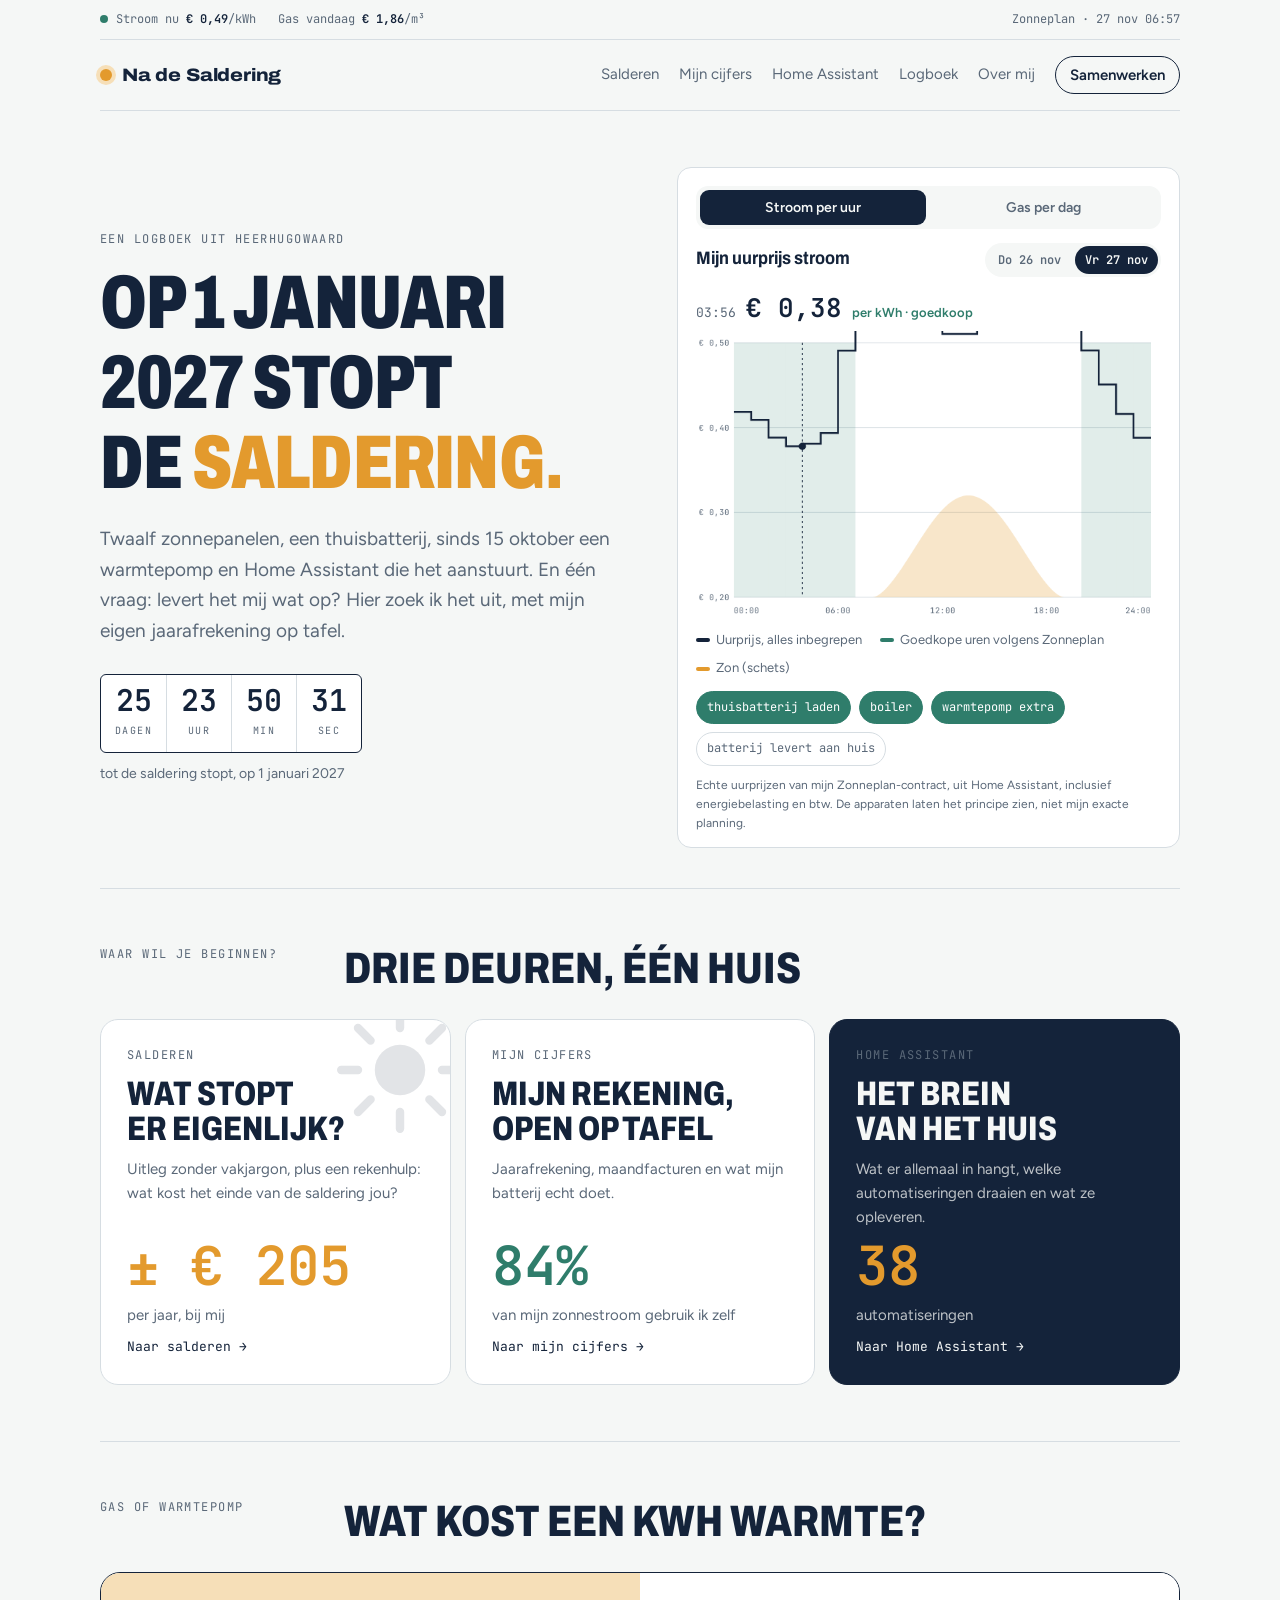
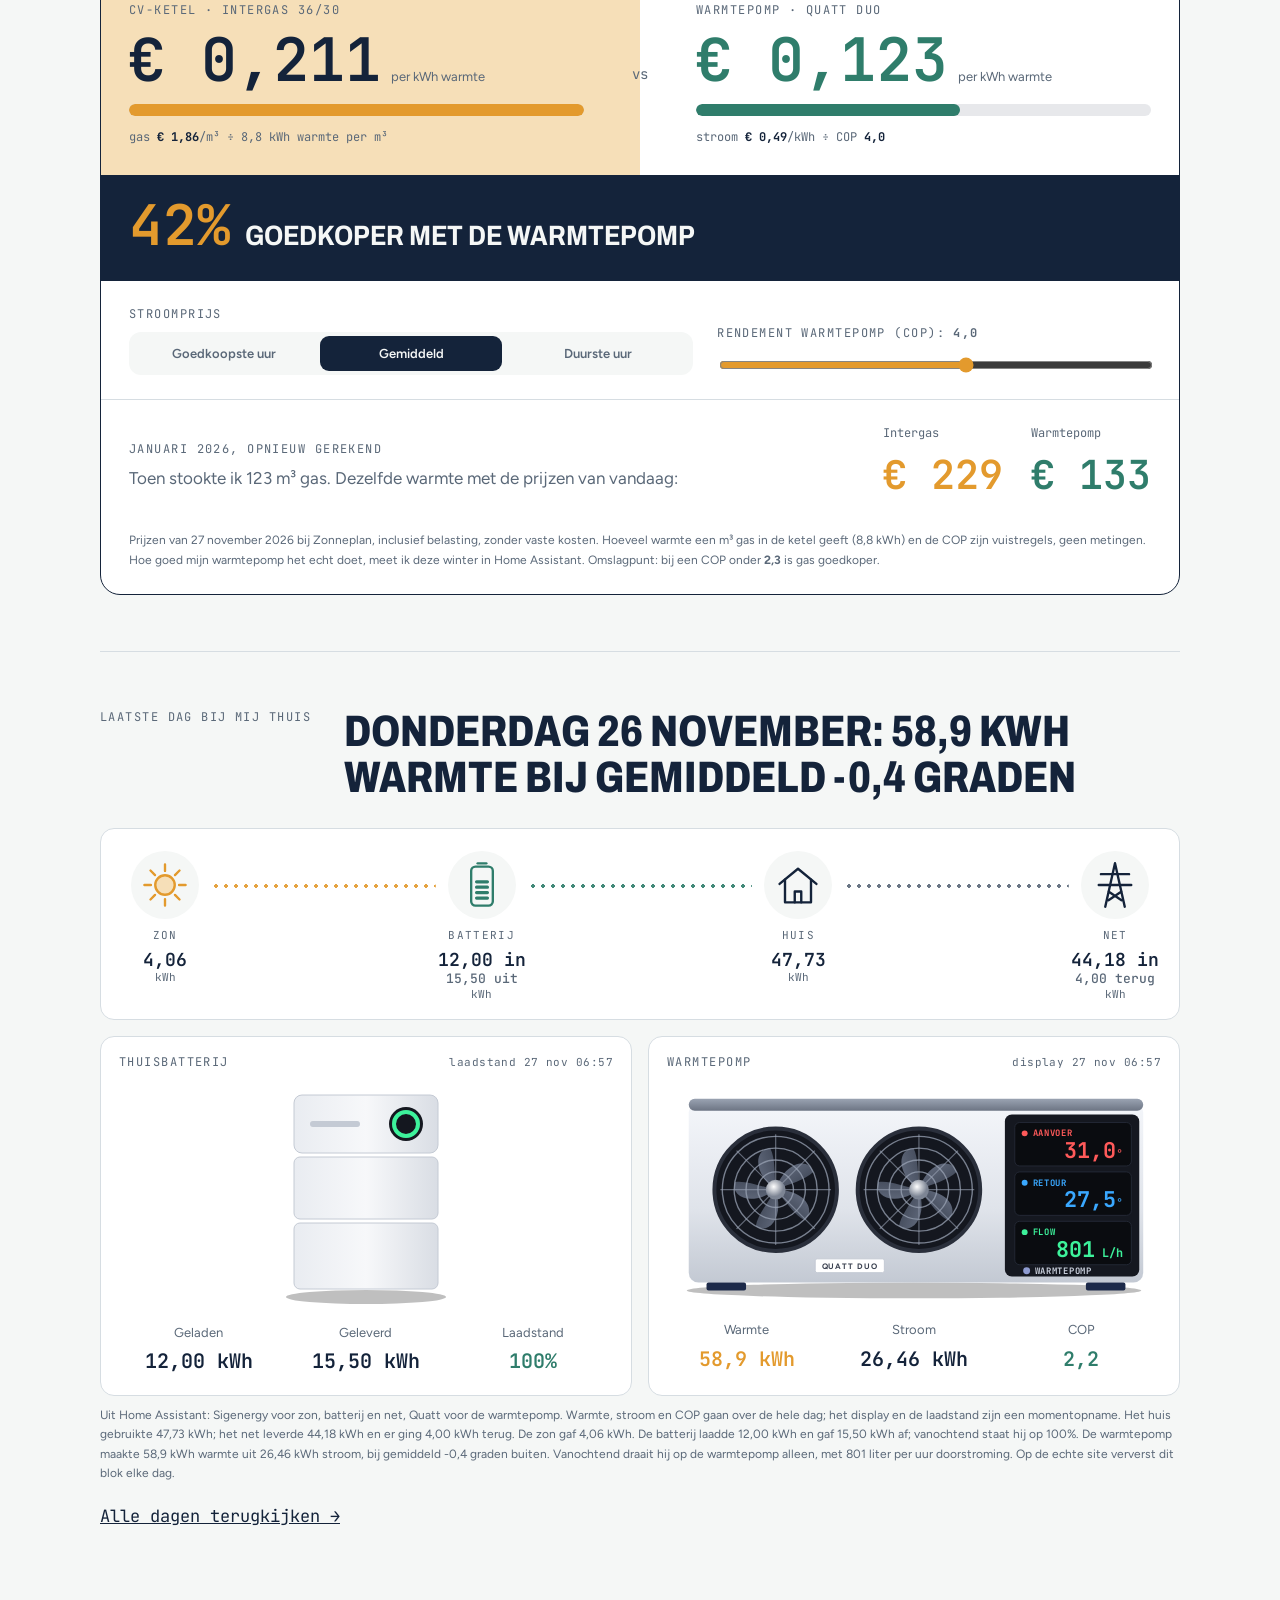
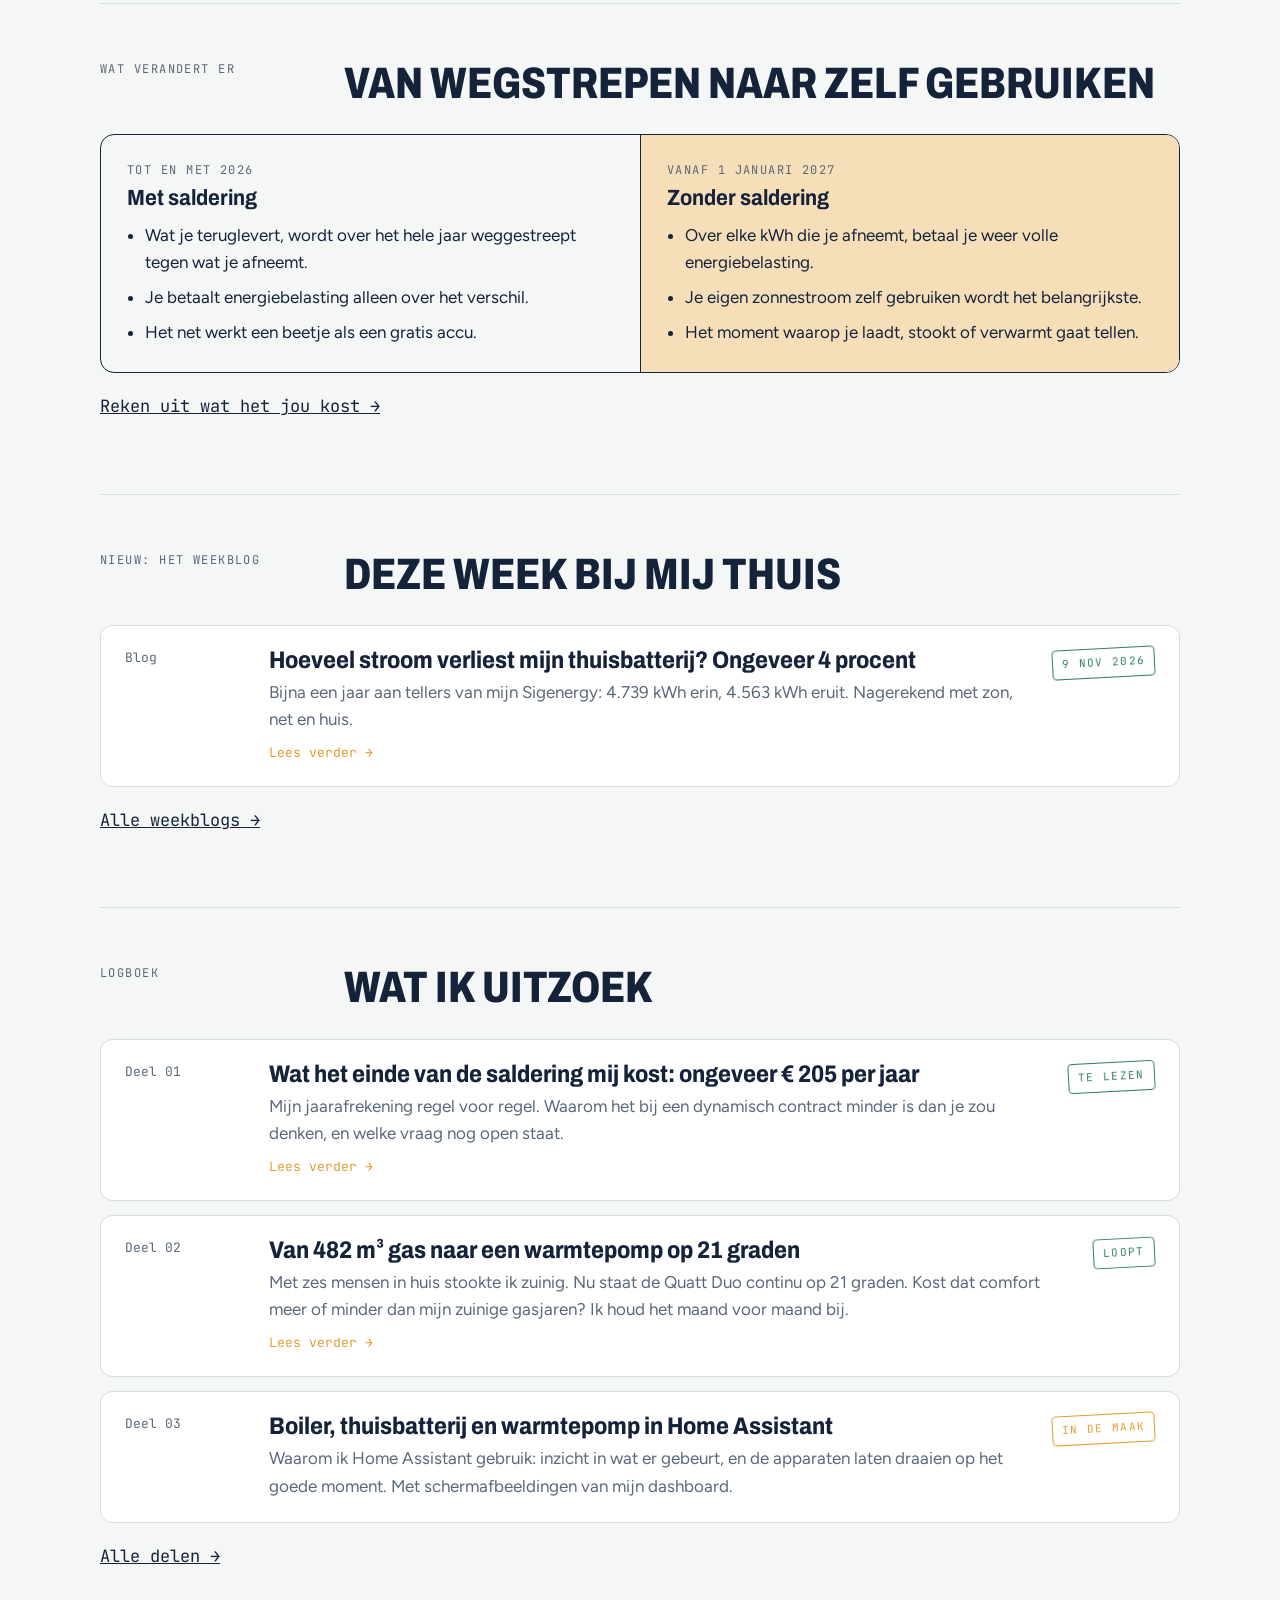
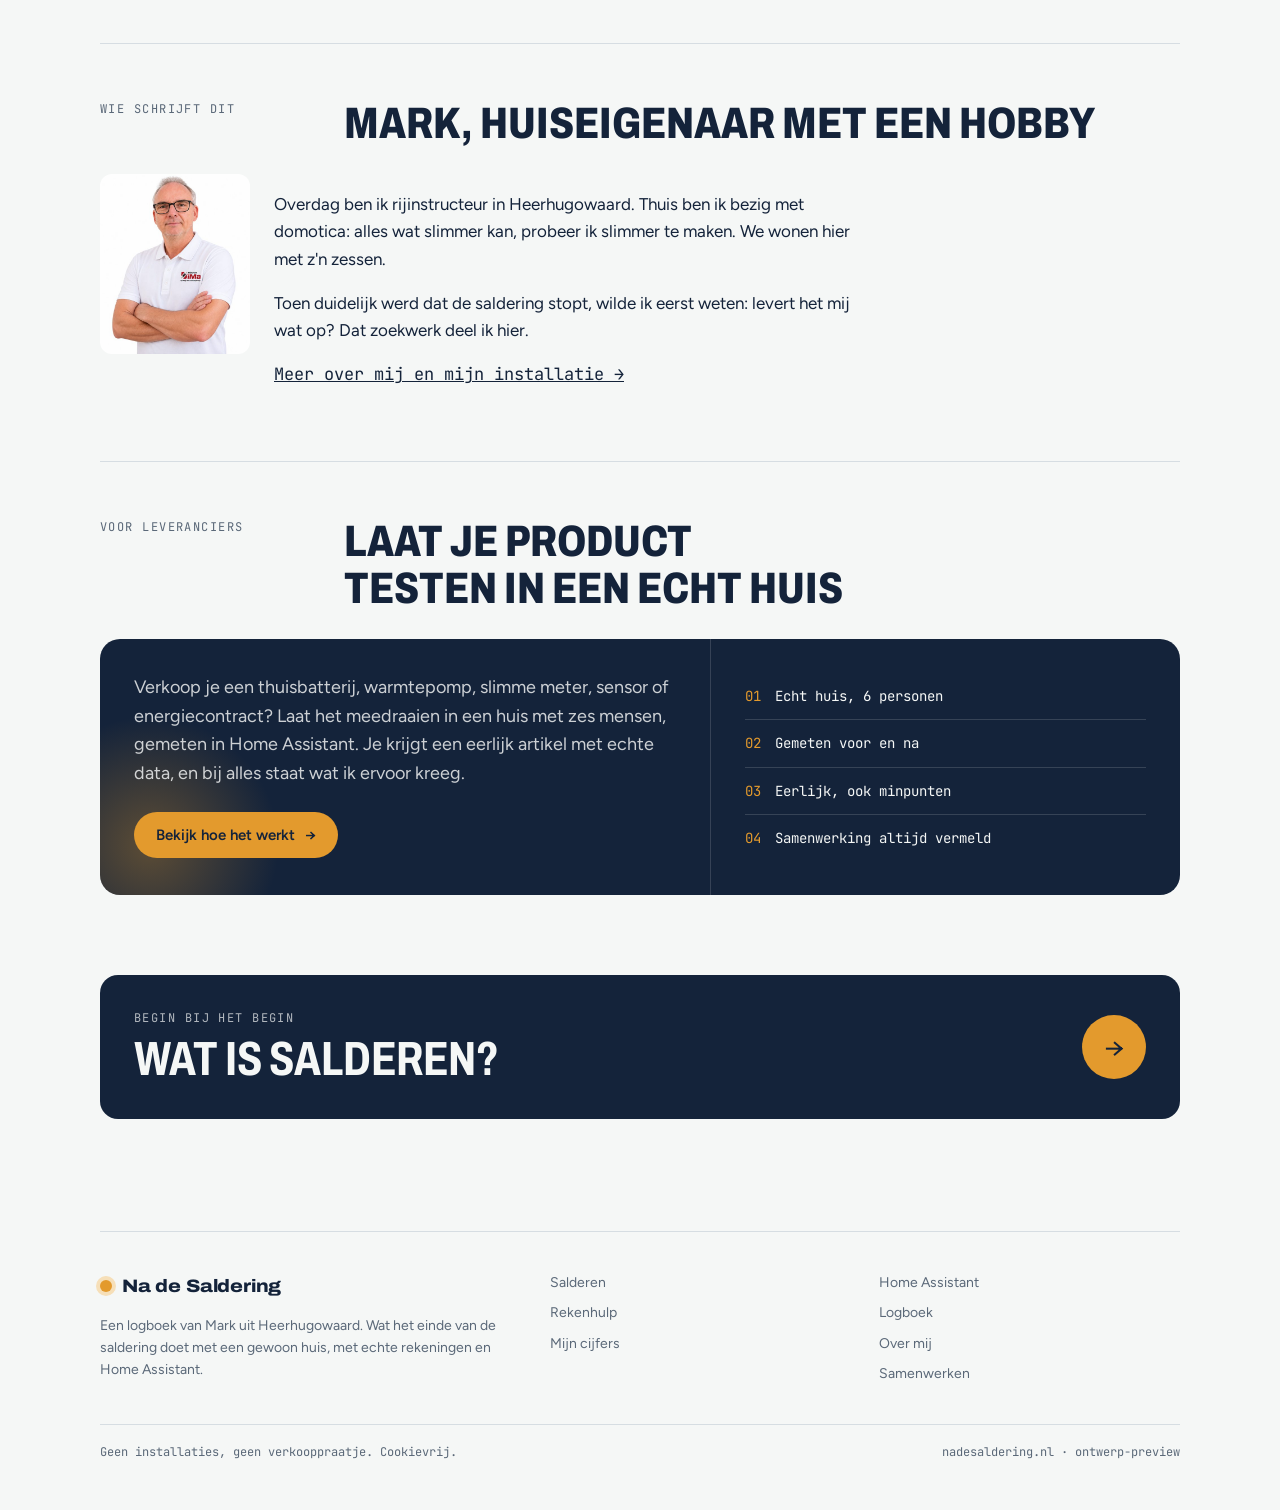
==== commit 4d48c39e: "Dagcijfers 27-11-2026 Co-Authored-By: Claude Opus 5.5 <noreply@anthropic.com> Claude-Session: https:" ====
--- a/index.html
+++ b/index.html
@@ -1,9 +1,9 @@
 <!doctype html><html lang="nl"><head><meta charset="utf-8"><meta name="viewport" content="width=device-width,initial-scale=1,viewport-fit=cover"><title>Na de Saldering</title><meta name="description" content="Wat het einde van de saldering doet met een gewoon huis: echte rekeningen, een thuisbatterij, een warmtepomp en Home Assistant."><meta name="claude:viewport-fit-sides" content="cover"><link rel="preconnect" href="https://fonts.googleapis.com"><link rel="preconnect" href="https://fonts.gstatic.com" crossorigin><link rel="stylesheet" href="https://fonts.googleapis.com/css2?family=Archivo:wdth,wght@62..125,400..900&family=Figtree:wght@400;500;600&family=JetBrains+Mono:wght@400;600&display=swap"><link rel="stylesheet" href="style.css"><script>document.documentElement.classList.add("js")</script></head><body><a class="skip" href="#main">Naar de inhoud</a>
 <div class="bar"><div class="wrap">
   <div class="ticker mono" aria-label="Prijzen bij mij thuis, momentopname">
-    <span><i class="dot"></i>Stroom nu <b>€ 0,40</b>/kWh</span>
-    <span>Gas vandaag <b>€ 1,85</b>/m³</span>
-    <span class="t-src">Zonneplan · 26 nov 06:57</span>
+    <span><i class="dot"></i>Stroom nu <b>€ 0,49</b>/kWh</span>
+    <span>Gas vandaag <b>€ 1,86</b>/m³</span>
+    <span class="t-src">Zonneplan · 27 nov 06:57</span>
   </div>
   <header class="top">
     <a class="logo" href="index.html"><i></i>Na de Saldering</a>
@@ -23,12 +23,12 @@
   <figure class="chart" style="margin:0">
   <div class="mode" role="tablist" aria-label="Kies prijs"><button role="tab" aria-selected="true" data-mode="power">Stroom per uur</button><button role="tab" aria-selected="false" data-mode="gas">Gas per dag</button></div>
   <div class="chart-head"><strong data-for="power">Mijn uurprijs stroom</strong><strong data-for="gas" class="hide">Mijn gasprijs sinds april</strong>
-    <div class="days" role="tablist" aria-label="Kies dag" data-for="power"><button role="tab" aria-selected="false" data-day="0">Wo 25 nov</button><button role="tab" aria-selected="true" data-day="1">Do 26 nov</button></div></div>
+    <div class="days" role="tablist" aria-label="Kies dag" data-for="power"><button role="tab" aria-selected="false" data-day="0">Do 26 nov</button><button role="tab" aria-selected="true" data-day="1">Vr 27 nov</button></div></div>
   <div class="readout"><span class="mono" id="clock">00:00</span><b class="mono" id="pnow">€ 0,00</b><span id="pgroup">per kWh</span></div>
-  <canvas id="day" width="640" height="400" aria-label="Prijsgrafiek. Stroom: uurprijzen van mijn Zonneplan-contract op 25 en 26 november 2026, duur in de ochtend en vroege avond, goedkoop midden op de dag en 's nachts. Gas: dagprijs van 5 april tot 26 november 2026, van € 1,28 per m³ op 19 april naar € 1,85 nu."></canvas>
+  <canvas id="day" width="640" height="400" aria-label="Prijsgrafiek. Stroom: uurprijzen van mijn Zonneplan-contract op 26 en 27 november 2026, duur in de ochtend en vroege avond, goedkoop midden op de dag en 's nachts. Gas: dagprijs van 5 april tot 27 november 2026, van € 1,28 per m³ op 19 april naar € 1,86 nu."></canvas>
   <div class="legend" data-for="power"><span><i style="background:var(--ink)"></i>Uurprijs, alles inbegrepen</span><span><i style="background:var(--grid)"></i>Goedkope uren volgens Zonneplan</span><span><i style="background:var(--sun)"></i>Zon (schets)</span></div>
   <div class="chips" aria-label="Apparaten die Home Assistant inplant" data-for="power"><span class="chip" data-on="low">thuisbatterij laden</span><span class="chip" data-on="low">boiler</span><span class="chip" data-on="low">warmtepomp extra</span><span class="chip" data-on="high">batterij levert aan huis</span></div>
-  <div class="gas-facts hide" data-for="gas"><div><b class="mono">€ 1,28</b><span>laagste dagprijs, 19 april</span></div><div><b class="mono">€ 1,85</b><span>nu, per m³</span></div><div><b class="mono">+ 45%</b><span>sinds het voorjaar</span></div></div>
+  <div class="gas-facts hide" data-for="gas"><div><b class="mono">€ 1,28</b><span>laagste dagprijs, 19 april</span></div><div><b class="mono">€ 1,86</b><span>nu, per m³</span></div><div><b class="mono">+ 45%</b><span>sinds het voorjaar</span></div></div>
   <figcaption class="note" data-for="power">Echte uurprijzen van mijn Zonneplan-contract, uit Home Assistant, inclusief energiebelasting en btw. De apparaten laten het principe zien, niet mijn exacte planning.</figcaption>
   <figcaption class="note hide" data-for="gas">Mijn gasprijs per dag bij Zonneplan, alles inbegrepen, gemiddeld per dag uit Home Assistant. Een gasdag loopt van 06:00 tot 06:00. Het gas werd duurder net nu mijn warmtepomp het meeste werk overneemt.</figcaption>
 </figure>
@@ -42,34 +42,34 @@
 <section id="warmte"><div class="sec-head rv"><div class="eyebrow">Gas of warmtepomp</div><h2>Wat kost een kWh warmte?</h2></div><div class="heat rv" id="heat">
   <div class="heat-top">
     <div class="heat-side gas"><div class="eyebrow">Cv-ketel · Intergas 36/30</div><div class="heat-price mono"><span id="h-gas-k">€ 0,00</span><small>per kWh warmte</small></div>
-      <div class="heat-bar"><i id="h-gas-bar"></i></div><p class="mono">gas <b>€ 1,85</b>/m³ ÷ 8,8 kWh warmte per m³</p></div>
+      <div class="heat-bar"><i id="h-gas-bar"></i></div><p class="mono">gas <b>€ 1,86</b>/m³ ÷ 8,8 kWh warmte per m³</p></div>
     <div class="heat-vs mono" aria-hidden="true">vs</div>
     <div class="heat-side wp"><div class="eyebrow">Warmtepomp · Quatt Duo</div><div class="heat-price mono"><span id="h-wp-k">€ 0,00</span><small>per kWh warmte</small></div>
-      <div class="heat-bar"><i id="h-wp-bar"></i></div><p class="mono">stroom <b id="h-el-p">€ 0,48</b>/kWh ÷ COP <b id="h-cop-t">4,0</b></p></div>
+      <div class="heat-bar"><i id="h-wp-bar"></i></div><p class="mono">stroom <b id="h-el-p">€ 0,49</b>/kWh ÷ COP <b id="h-cop-t">4,0</b></p></div>
   </div>
   <div class="heat-verdict" aria-live="polite"><b id="h-verdict">0%</b><span id="h-verdict-t">goedkoper met de warmtepomp</span></div>
   <div class="heat-ctl">
     <div><div class="eyebrow">Stroomprijs</div><div class="seg-ctl three" id="h-el" style="margin-top:8px">
-      <button type="button" data-v="0.3597" aria-pressed="false">Goedkoopste uur</button><button type="button" data-v="0.4800" aria-pressed="true">Gemiddeld</button><button type="button" data-v="0.5919" aria-pressed="false">Duurste uur</button></div></div>
+      <button type="button" data-v="0.3779" aria-pressed="false">Goedkoopste uur</button><button type="button" data-v="0.4903" aria-pressed="true">Gemiddeld</button><button type="button" data-v="0.6360" aria-pressed="false">Duurste uur</button></div></div>
     <label for="h-cop"><span class="eyebrow">Rendement warmtepomp (COP): <b class="mono" id="h-cop-v">4,0</b></span>
       <input type="range" id="h-cop" class="slide" min="2" max="5.5" step="0.1" value="4"></label>
   </div>
   <div class="heat-jan"><div><div class="eyebrow">Januari 2026, opnieuw gerekend</div><p>Toen stookte ik 123 m³ gas. Dezelfde warmte met de prijzen van vandaag:</p></div>
     <div class="jan-nums mono"><div><span>Intergas</span><b id="h-jan-gas">€ 0</b></div><div><span>Warmtepomp</span><b id="h-jan-wp">€ 0</b></div></div></div>
-  <p class="note">Prijzen van 26 november 2026 bij Zonneplan, inclusief belasting, zonder vaste kosten. Hoeveel warmte een m³ gas in de ketel geeft (8,8 kWh) en de COP zijn vuistregels, geen metingen. Hoe goed mijn warmtepomp het echt doet, meet ik deze winter in Home Assistant. Omslagpunt: bij een COP onder <b id="h-break">1,9</b> is gas goedkoper.</p>
+  <p class="note">Prijzen van 27 november 2026 bij Zonneplan, inclusief belasting, zonder vaste kosten. Hoeveel warmte een m³ gas in de ketel geeft (8,8 kWh) en de COP zijn vuistregels, geen metingen. Hoe goed mijn warmtepomp het echt doet, meet ik deze winter in Home Assistant. Omslagpunt: bij een COP onder <b id="h-break">1,9</b> is gas goedkoper.</p>
 </div></section>
-<section id="thuis"><div class="sec-head rv"><div class="eyebrow">Laatste dag bij mij thuis</div><h2>Woensdag 25 november: warmtepomp maakte 63,3 kWh warmte, COP 2,7</h2></div><div class="eflow rv" aria-label="Energiestromen gisteren">
-  <div class="enode n-sun"><svg viewBox="0 0 48 48" aria-hidden="true"><circle cx="24" cy="24" r="9"/><path d="M24 5v6M24 37v6M5 24h6M37 24h6M10.6 10.6l4.2 4.2M33.2 33.2l4.2 4.2M10.6 37.4l4.2-4.2M33.2 14.8l4.2-4.2"/></svg><span>Zon</span><b class="mono" data-k="zon">6,06<small> kWh</small></b></div>
+<section id="thuis"><div class="sec-head rv"><div class="eyebrow">Laatste dag bij mij thuis</div><h2>Donderdag 26 november: 58,9 kWh warmte bij gemiddeld -0,4 graden</h2></div><div class="eflow rv" aria-label="Energiestromen gisteren">
+  <div class="enode n-sun"><svg viewBox="0 0 48 48" aria-hidden="true"><circle cx="24" cy="24" r="9"/><path d="M24 5v6M24 37v6M5 24h6M37 24h6M10.6 10.6l4.2 4.2M33.2 33.2l4.2 4.2M10.6 37.4l4.2-4.2M33.2 14.8l4.2-4.2"/></svg><span>Zon</span><b class="mono" data-k="zon">4,06<small> kWh</small></b></div>
   <i class="econn c-sun" aria-hidden="true"></i>
-  <div class="enode n-bat"><svg viewBox="0 0 48 48" aria-hidden="true"><rect x="14" y="7" width="20" height="36" rx="4"/><path d="M20 4h8"/><path class="fill" d="M19 31h10M19 26h10M19 21h10M19 36h10"/></svg><span>Batterij</span><b class="mono"><em data-k="bat-in">26,84 in</em><em data-k="bat-uit">21,19 uit</em><small> kWh</small></b></div>
+  <div class="enode n-bat"><svg viewBox="0 0 48 48" aria-hidden="true"><rect x="14" y="7" width="20" height="36" rx="4"/><path d="M20 4h8"/><path class="fill" d="M19 31h10M19 26h10M19 21h10M19 36h10"/></svg><span>Batterij</span><b class="mono"><em data-k="bat-in">12,00 in</em><em data-k="bat-uit">15,50 uit</em><small> kWh</small></b></div>
   <i class="econn c-bat" aria-hidden="true"></i>
-  <div class="enode n-home"><svg viewBox="0 0 48 48" aria-hidden="true"><path d="M7 23 24 9l17 14"/><path d="M12 19v21h24V19"/><path d="M21 40V30h6v10"/></svg><span>Huis</span><b class="mono" data-k="huis">50,35<small> kWh</small></b></div>
+  <div class="enode n-home"><svg viewBox="0 0 48 48" aria-hidden="true"><path d="M7 23 24 9l17 14"/><path d="M12 19v21h24V19"/><path d="M21 40V30h6v10"/></svg><span>Huis</span><b class="mono" data-k="huis">47,73<small> kWh</small></b></div>
   <i class="econn c-net rev" aria-hidden="true"></i>
-  <div class="enode n-net"><svg viewBox="0 0 48 48" aria-hidden="true"><path d="M24 4 15 44M24 4l9 40M11 14h26M9 24h30M18 30l12 8M30 30l-12 8"/></svg><span>Net</span><b class="mono"><em data-k="net-in">59,69 in</em><em data-k="net-uit">9,75 terug</em><small> kWh</small></b></div>
+  <div class="enode n-net"><svg viewBox="0 0 48 48" aria-hidden="true"><path d="M24 4 15 44M24 4l9 40M11 14h26M9 24h30M18 30l12 8M30 30l-12 8"/></svg><span>Net</span><b class="mono"><em data-k="net-in">44,18 in</em><em data-k="net-uit">4,00 terug</em><small> kWh</small></b></div>
 </div>
 <div class="eheat rv">
   <div class="eapp">
-    <div class="eapp-hd"><span>Thuisbatterij</span><span class="mono" data-k="bat-tijd">laadstand 26 nov 06:57</span></div>
+    <div class="eapp-hd"><span>Thuisbatterij</span><span class="mono" data-k="bat-tijd">laadstand 27 nov 06:57</span></div>
     <svg class="qbat" viewBox="0 0 200 230" role="img" aria-label="Tekening van mijn thuisbatterij met laadstand">
 <defs><linearGradient id="bbody" x1="0" y1="0" x2="1" y2="0"><stop offset="0" stop-color="#e9ecf1"/><stop offset=".5" stop-color="#f7f8fa"/><stop offset="1" stop-color="#d9dde4"/></linearGradient></defs>
 <ellipse cx="100" cy="216" rx="80" ry="7" fill="#000" opacity=".25"/>
@@ -79,22 +79,22 @@
 <circle cx="140" cy="43" r="17" fill="#14171f"/><circle cx="140" cy="43" r="12" fill="none" stroke="#2a2f3b" stroke-width="4"/>
 <circle cx="140" cy="43" r="12" fill="none" stroke="#3df29b" stroke-width="4" stroke-linecap="round" pathLength="100" stroke-dasharray="100 100" transform="rotate(-90 140 43)" data-k="bat-ring"/>
 <rect x="44" y="40" width="50" height="6" rx="3" fill="#c4cad4"/></svg>
-    <div class="qrow"><div class="qst"><span>Geladen</span><b class="mono" data-k="bat-in2">26,84 kWh</b></div><div class="qst"><span>Geleverd</span><b class="mono" data-k="bat-uit2">21,19 kWh</b></div><div class="qst"><span>Laadstand</span><b class="mono c-grid" data-k="bat-soc">100%</b></div></div>
+    <div class="qrow"><div class="qst"><span>Geladen</span><b class="mono" data-k="bat-in2">12,00 kWh</b></div><div class="qst"><span>Geleverd</span><b class="mono" data-k="bat-uit2">15,50 kWh</b></div><div class="qst"><span>Laadstand</span><b class="mono c-grid" data-k="bat-soc">100%</b></div></div>
   </div>
   <div class="eapp on">
-    <div class="eapp-hd"><span>Warmtepomp</span><span class="mono" data-k="wp-tijd">display 26 nov 06:57</span></div>
+    <div class="eapp-hd"><span>Warmtepomp</span><span class="mono" data-k="wp-tijd">display 27 nov 06:57</span></div>
     <svg class="qhp" viewBox="0 0 500 230" role="img" aria-label="Tekening van mijn Quatt Duo warmtepomp met display">
 <defs><linearGradient id="qbody" x1="0" y1="0" x2="0" y2="1"><stop offset="0" stop-color="#f4f6fa"/><stop offset=".6" stop-color="#dfe3ea"/><stop offset="1" stop-color="#c3c9d3"/></linearGradient><linearGradient id="qtop" x1="0" y1="0" x2="0" y2="1"><stop offset="0" stop-color="#9aa3b2"/><stop offset="1" stop-color="#6d7584"/></linearGradient><radialGradient id="qhub" cx=".4" cy=".35"><stop offset="0" stop-color="#fff"/><stop offset="1" stop-color="#7d8594"/></radialGradient><linearGradient id="qbl" x1="0" y1="0" x2="1" y2="1"><stop offset="0" stop-color="#6b7487"/><stop offset="1" stop-color="#363d4c"/></linearGradient></defs>
 <ellipse cx="250" cy="212" rx="230" ry="8" fill="#000" opacity=".25"/><rect x="22" y="22" width="460" height="182" rx="10" fill="url(#qbody)"/><rect x="22" y="18" width="460" height="12" rx="6" fill="url(#qtop)"/><rect x="40" y="204" width="40" height="8" rx="2" fill="#1d2a4a"/><rect x="424" y="204" width="40" height="8" rx="2" fill="#1d2a4a"/>
 <circle cx="110" cy="110" r="62" fill="#14171f" stroke="#2a2f3b" stroke-width="4"/><g class="qfan" style="transform-origin:110px 110px"><path transform="rotate(0 110 110)" d="M110 110 C 120 80, 144 78, 148 92 C 140 100, 124 104, 110 110 Z" fill="url(#qbl)"/><path transform="rotate(72 110 110)" d="M110 110 C 120 80, 144 78, 148 92 C 140 100, 124 104, 110 110 Z" fill="url(#qbl)"/><path transform="rotate(144 110 110)" d="M110 110 C 120 80, 144 78, 148 92 C 140 100, 124 104, 110 110 Z" fill="url(#qbl)"/><path transform="rotate(216 110 110)" d="M110 110 C 120 80, 144 78, 148 92 C 140 100, 124 104, 110 110 Z" fill="url(#qbl)"/><path transform="rotate(288 110 110)" d="M110 110 C 120 80, 144 78, 148 92 C 140 100, 124 104, 110 110 Z" fill="url(#qbl)"/></g><circle cx="110" cy="110" r="18" fill="none" stroke="#9aa3b5" stroke-width="1.4" opacity=".75"/><circle cx="110" cy="110" r="30" fill="none" stroke="#9aa3b5" stroke-width="1.4" opacity=".75"/><circle cx="110" cy="110" r="42" fill="none" stroke="#9aa3b5" stroke-width="1.4" opacity=".75"/><circle cx="110" cy="110" r="54" fill="none" stroke="#9aa3b5" stroke-width="1.4" opacity=".75"/><line transform="rotate(0 110 110)" x1="54" y1="110" x2="166" y2="110" stroke="#9aa3b5" stroke-width="1.2" opacity=".6"/><line transform="rotate(45 110 110)" x1="54" y1="110" x2="166" y2="110" stroke="#9aa3b5" stroke-width="1.2" opacity=".6"/><line transform="rotate(90 110 110)" x1="54" y1="110" x2="166" y2="110" stroke="#9aa3b5" stroke-width="1.2" opacity=".6"/><line transform="rotate(135 110 110)" x1="54" y1="110" x2="166" y2="110" stroke="#9aa3b5" stroke-width="1.2" opacity=".6"/><circle cx="110" cy="110" r="10" fill="url(#qhub)"/><circle cx="255" cy="110" r="62" fill="#14171f" stroke="#2a2f3b" stroke-width="4"/><g class="qfan" style="transform-origin:255px 110px"><path transform="rotate(0 255 110)" d="M255 110 C 265 80, 289 78, 293 92 C 285 100, 269 104, 255 110 Z" fill="url(#qbl)"/><path transform="rotate(72 255 110)" d="M255 110 C 265 80, 289 78, 293 92 C 285 100, 269 104, 255 110 Z" fill="url(#qbl)"/><path transform="rotate(144 255 110)" d="M255 110 C 265 80, 289 78, 293 92 C 285 100, 269 104, 255 110 Z" fill="url(#qbl)"/><path transform="rotate(216 255 110)" d="M255 110 C 265 80, 289 78, 293 92 C 285 100, 269 104, 255 110 Z" fill="url(#qbl)"/><path transform="rotate(288 255 110)" d="M255 110 C 265 80, 289 78, 293 92 C 285 100, 269 104, 255 110 Z" fill="url(#qbl)"/></g><circle cx="255" cy="110" r="18" fill="none" stroke="#9aa3b5" stroke-width="1.4" opacity=".75"/><circle cx="255" cy="110" r="30" fill="none" stroke="#9aa3b5" stroke-width="1.4" opacity=".75"/><circle cx="255" cy="110" r="42" fill="none" stroke="#9aa3b5" stroke-width="1.4" opacity=".75"/><circle cx="255" cy="110" r="54" fill="none" stroke="#9aa3b5" stroke-width="1.4" opacity=".75"/><line transform="rotate(0 255 110)" x1="199" y1="110" x2="311" y2="110" stroke="#9aa3b5" stroke-width="1.2" opacity=".6"/><line transform="rotate(45 255 110)" x1="199" y1="110" x2="311" y2="110" stroke="#9aa3b5" stroke-width="1.2" opacity=".6"/><line transform="rotate(90 255 110)" x1="199" y1="110" x2="311" y2="110" stroke="#9aa3b5" stroke-width="1.2" opacity=".6"/><line transform="rotate(135 255 110)" x1="199" y1="110" x2="311" y2="110" stroke="#9aa3b5" stroke-width="1.2" opacity=".6"/><circle cx="255" cy="110" r="10" fill="url(#qhub)"/>
 <rect x="342" y="34" width="136" height="164" rx="7" fill="#151820"/>
-<rect x="352" y="42" width="118" height="44" rx="5" fill="#0a0c10" stroke="#232834"/><circle cx="362" cy="53" r="3" fill="#ff5a5a"/><text x="370" y="56" class="qlb" fill="#ff5a5a">AANVOER</text><text x="462" y="78" class="qlcd" fill="#ff5a5a" text-anchor="end"><tspan data-k="wp-aanvoer">43,9</tspan><tspan class="qun">°</tspan></text><rect x="352" y="92" width="118" height="44" rx="5" fill="#0a0c10" stroke="#232834"/><circle cx="362" cy="103" r="3" fill="#3aa8ff"/><text x="370" y="106" class="qlb" fill="#3aa8ff">RETOUR</text><text x="462" y="128" class="qlcd" fill="#3aa8ff" text-anchor="end"><tspan data-k="wp-retour">39,3</tspan><tspan class="qun">°</tspan></text><rect x="352" y="142" width="118" height="44" rx="5" fill="#0a0c10" stroke="#232834"/><circle cx="362" cy="153" r="3" fill="#3df29b"/><text x="370" y="156" class="qlb" fill="#3df29b">FLOW</text><text x="462" y="178" class="qlcd" fill="#3df29b" text-anchor="end"><tspan data-k="wp-flow">799</tspan><tspan class="qun"> L/h</tspan></text>
+<rect x="352" y="42" width="118" height="44" rx="5" fill="#0a0c10" stroke="#232834"/><circle cx="362" cy="53" r="3" fill="#ff5a5a"/><text x="370" y="56" class="qlb" fill="#ff5a5a">AANVOER</text><text x="462" y="78" class="qlcd" fill="#ff5a5a" text-anchor="end"><tspan data-k="wp-aanvoer">31,0</tspan><tspan class="qun">°</tspan></text><rect x="352" y="92" width="118" height="44" rx="5" fill="#0a0c10" stroke="#232834"/><circle cx="362" cy="103" r="3" fill="#3aa8ff"/><text x="370" y="106" class="qlb" fill="#3aa8ff">RETOUR</text><text x="462" y="128" class="qlcd" fill="#3aa8ff" text-anchor="end"><tspan data-k="wp-retour">27,5</tspan><tspan class="qun">°</tspan></text><rect x="352" y="142" width="118" height="44" rx="5" fill="#0a0c10" stroke="#232834"/><circle cx="362" cy="153" r="3" fill="#3df29b"/><text x="370" y="156" class="qlb" fill="#3df29b">FLOW</text><text x="462" y="178" class="qlcd" fill="#3df29b" text-anchor="end"><tspan data-k="wp-flow">801</tspan><tspan class="qun"> L/h</tspan></text>
 <circle cx="364" cy="192" r="3.5" fill="#8e9bd0"/><text x="372" y="195" class="qlb" fill="#c9cfdb" data-k="wp-status">WARMTEPOMP</text>
 <rect x="150" y="180" width="70" height="14" rx="2" fill="#fff" stroke="#c4cad4"/><text x="185" y="190" class="qbrand" text-anchor="middle">QUATT DUO</text></svg>
-    <div class="qrow"><div class="qst"><span>Warmte</span><b class="mono c-sun" data-k="wp-warmte">63,3 kWh</b></div><div class="qst"><span>Stroom</span><b class="mono" data-k="wp-stroom">23,69 kWh</b></div><div class="qst"><span>COP</span><b class="mono c-grid" data-k="wp-cop">2,7</b></div></div>
+    <div class="qrow"><div class="qst"><span>Warmte</span><b class="mono c-sun" data-k="wp-warmte">58,9 kWh</b></div><div class="qst"><span>Stroom</span><b class="mono" data-k="wp-stroom">26,46 kWh</b></div><div class="qst"><span>COP</span><b class="mono c-grid" data-k="wp-cop">2,2</b></div></div>
   </div>
 </div>
-<p class="note">Uit Home Assistant: Sigenergy voor zon, batterij en net, Quatt voor de warmtepomp. Warmte, stroom en COP gaan over de hele dag; het display en de laadstand zijn een momentopname. Het huis gebruikte 50,35 kWh; het net leverde 59,69 kWh en er ging 9,75 kWh terug. De zon gaf 6,06 kWh. De batterij laadde 26,84 kWh en gaf 21,19 kWh af; vanochtend staat hij op 100%. De warmtepomp maakte 63,3 kWh warmte uit 23,69 kWh stroom, bij gemiddeld <span data-k="buiten">0,4</span> graden buiten. Vanochtend draait hij op de warmtepomp alleen, met 799 liter per uur doorstroming. Op de echte site ververst dit blok elke dag.</p><p class="rv" style="margin-top:20px"><a class="mono" href="dagen.html">Alle dagen terugkijken →</a></p></section>
+<p class="note">Uit Home Assistant: Sigenergy voor zon, batterij en net, Quatt voor de warmtepomp. Warmte, stroom en COP gaan over de hele dag; het display en de laadstand zijn een momentopname. Het huis gebruikte 47,73 kWh; het net leverde 44,18 kWh en er ging 4,00 kWh terug. De zon gaf 4,06 kWh. De batterij laadde 12,00 kWh en gaf 15,50 kWh af; vanochtend staat hij op 100%. De warmtepomp maakte 58,9 kWh warmte uit 26,46 kWh stroom, bij gemiddeld <span data-k="buiten">-0,4</span> graden buiten. Vanochtend draait hij op de warmtepomp alleen, met 801 liter per uur doorstroming. Op de echte site ververst dit blok elke dag.</p><p class="rv" style="margin-top:20px"><a class="mono" href="dagen.html">Alle dagen terugkijken →</a></p></section>
 <section id="verandert"><div class="sec-head rv"><div class="eyebrow">Wat verandert er</div><h2>Van wegstrepen naar zelf gebruiken</h2></div><div class="compare rv">
   <div><div class="eyebrow">Tot en met 2026</div><h3>Met saldering</h3><ul>
     <li>Wat je teruglevert, wordt over het hele jaar weggestreept tegen wat je afneemt.</li>
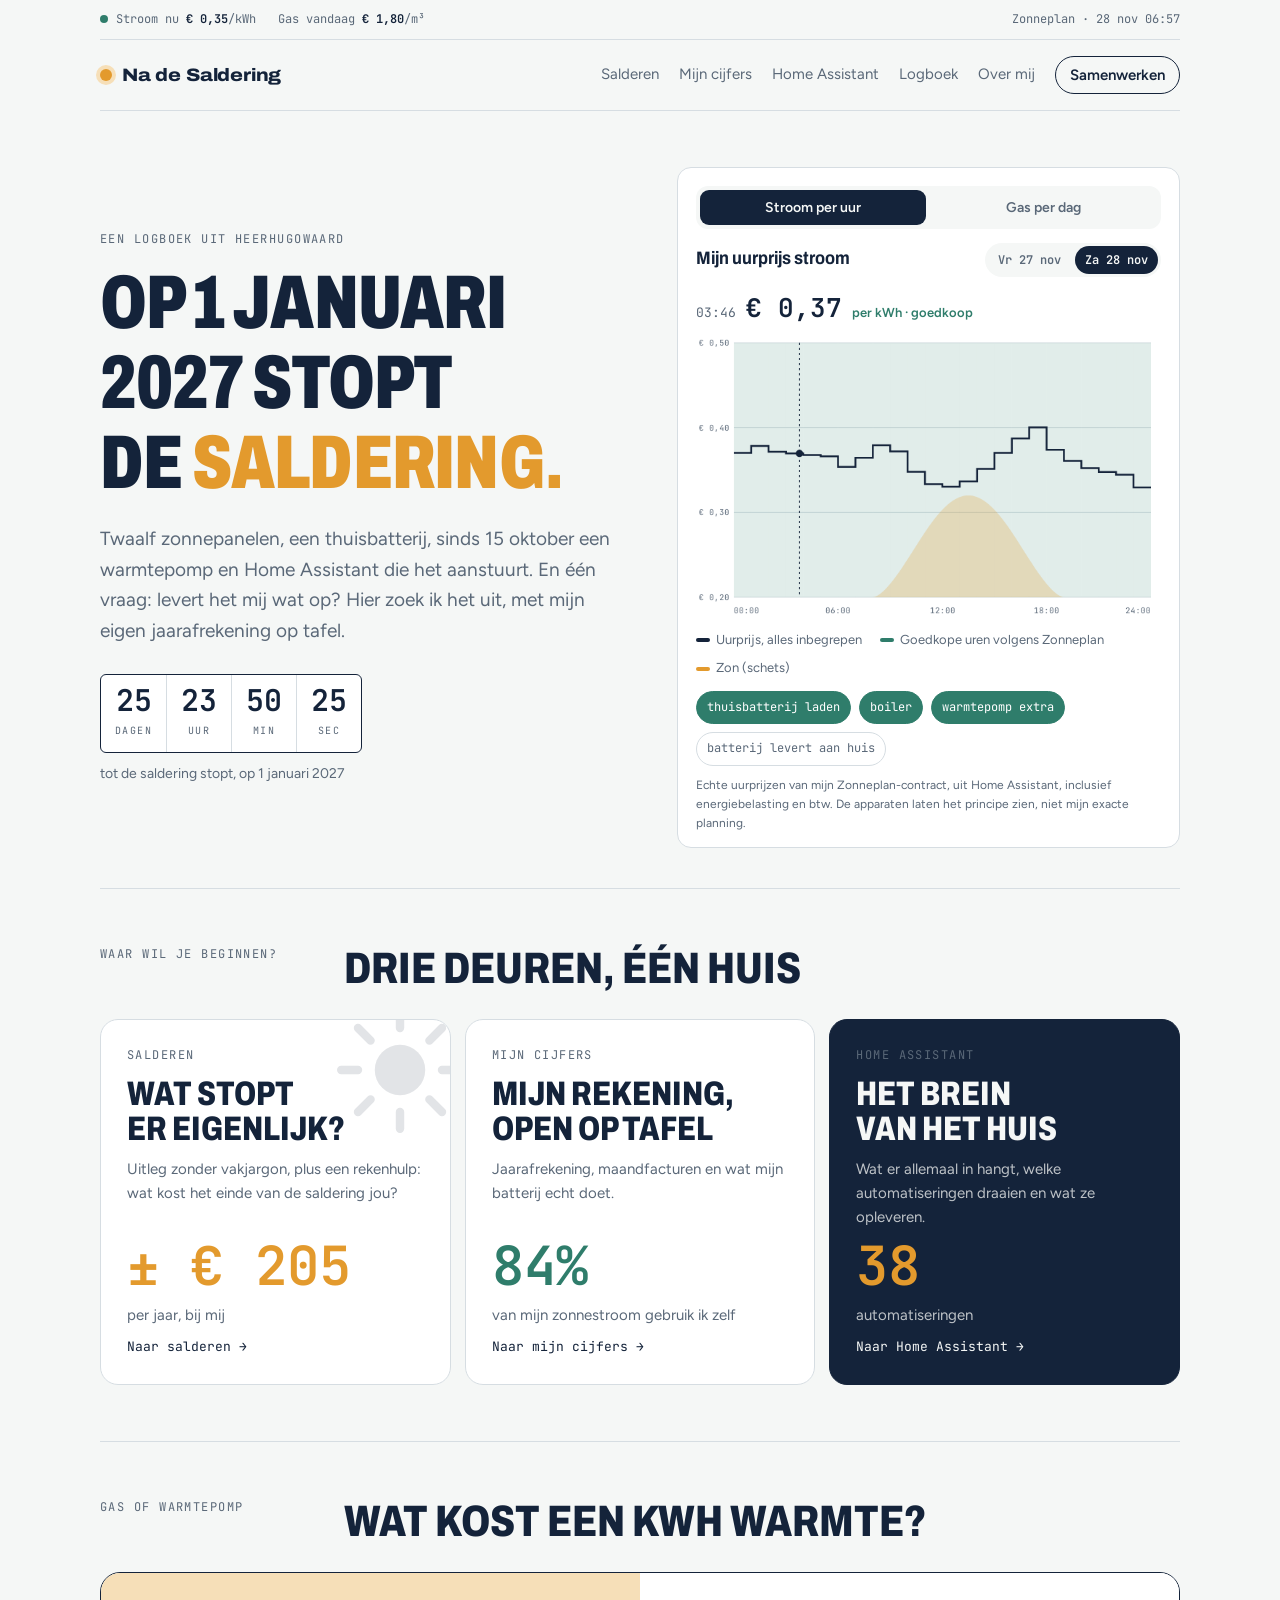
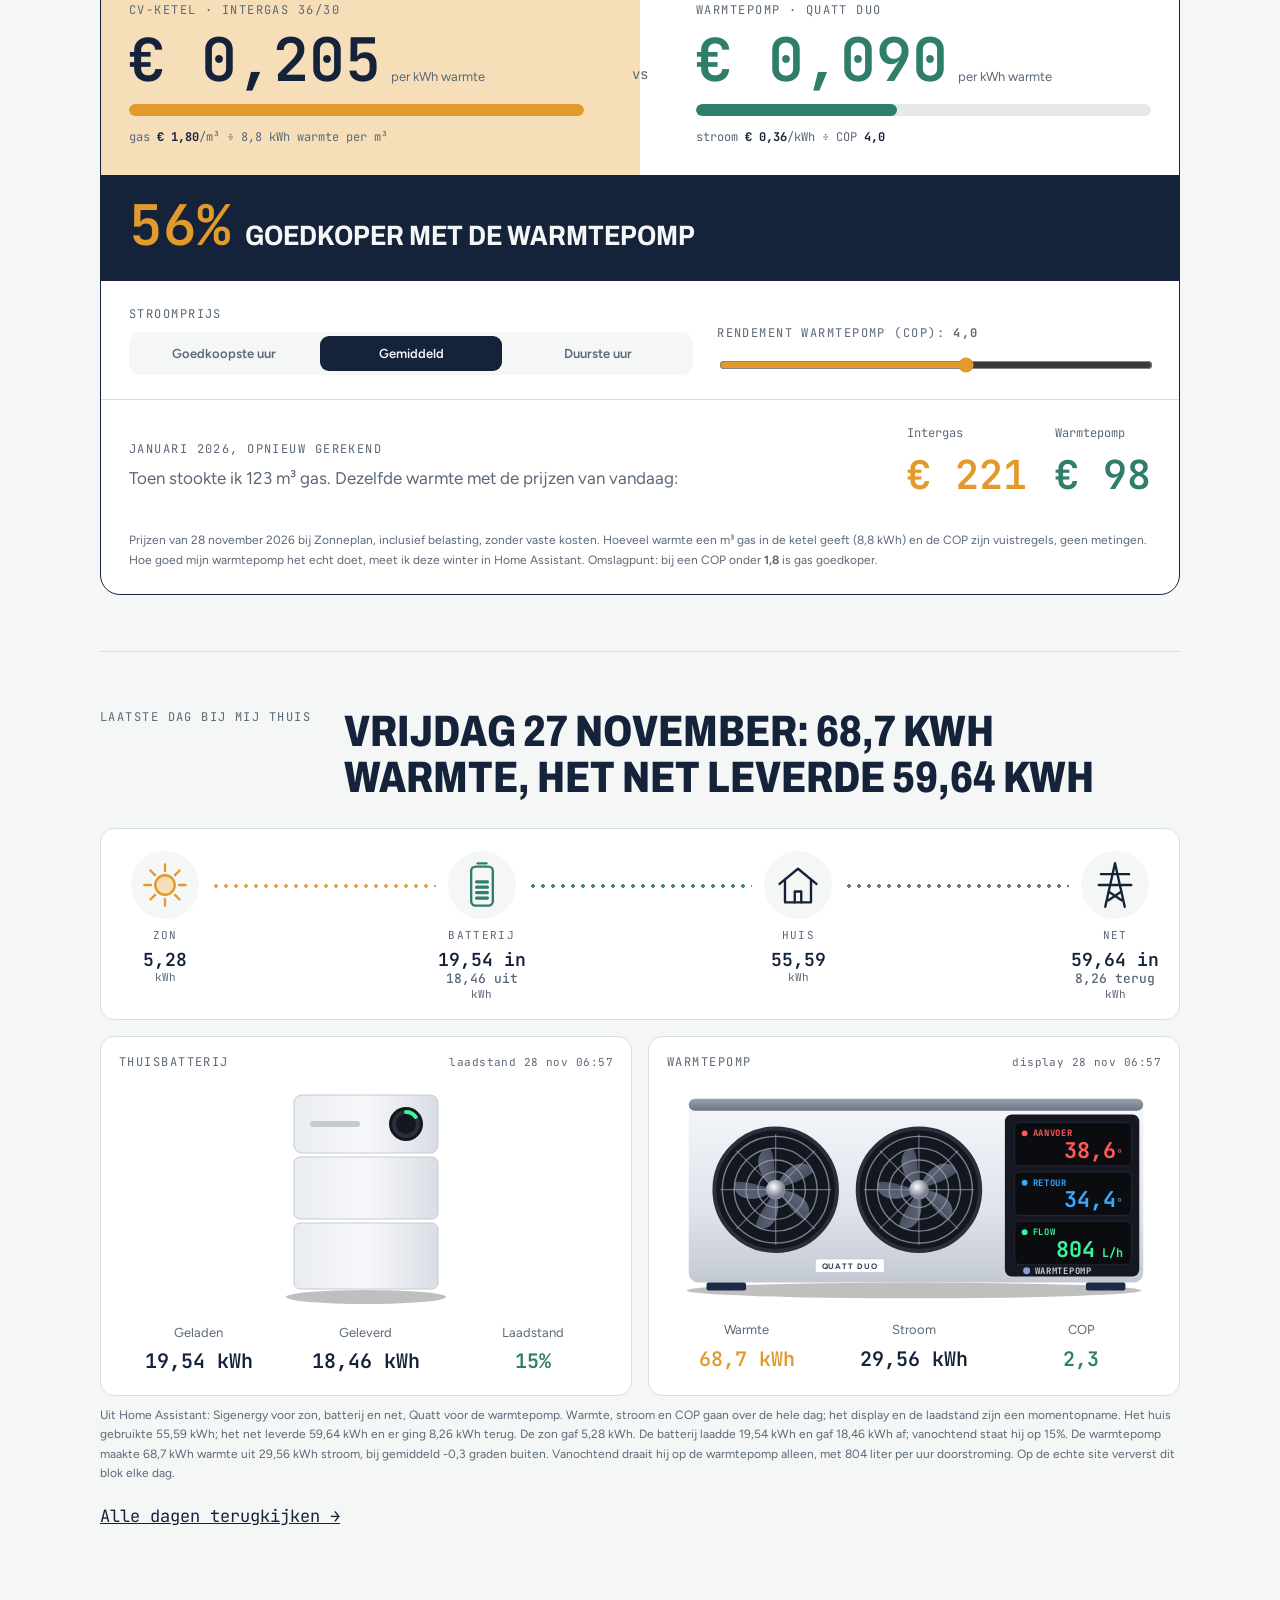
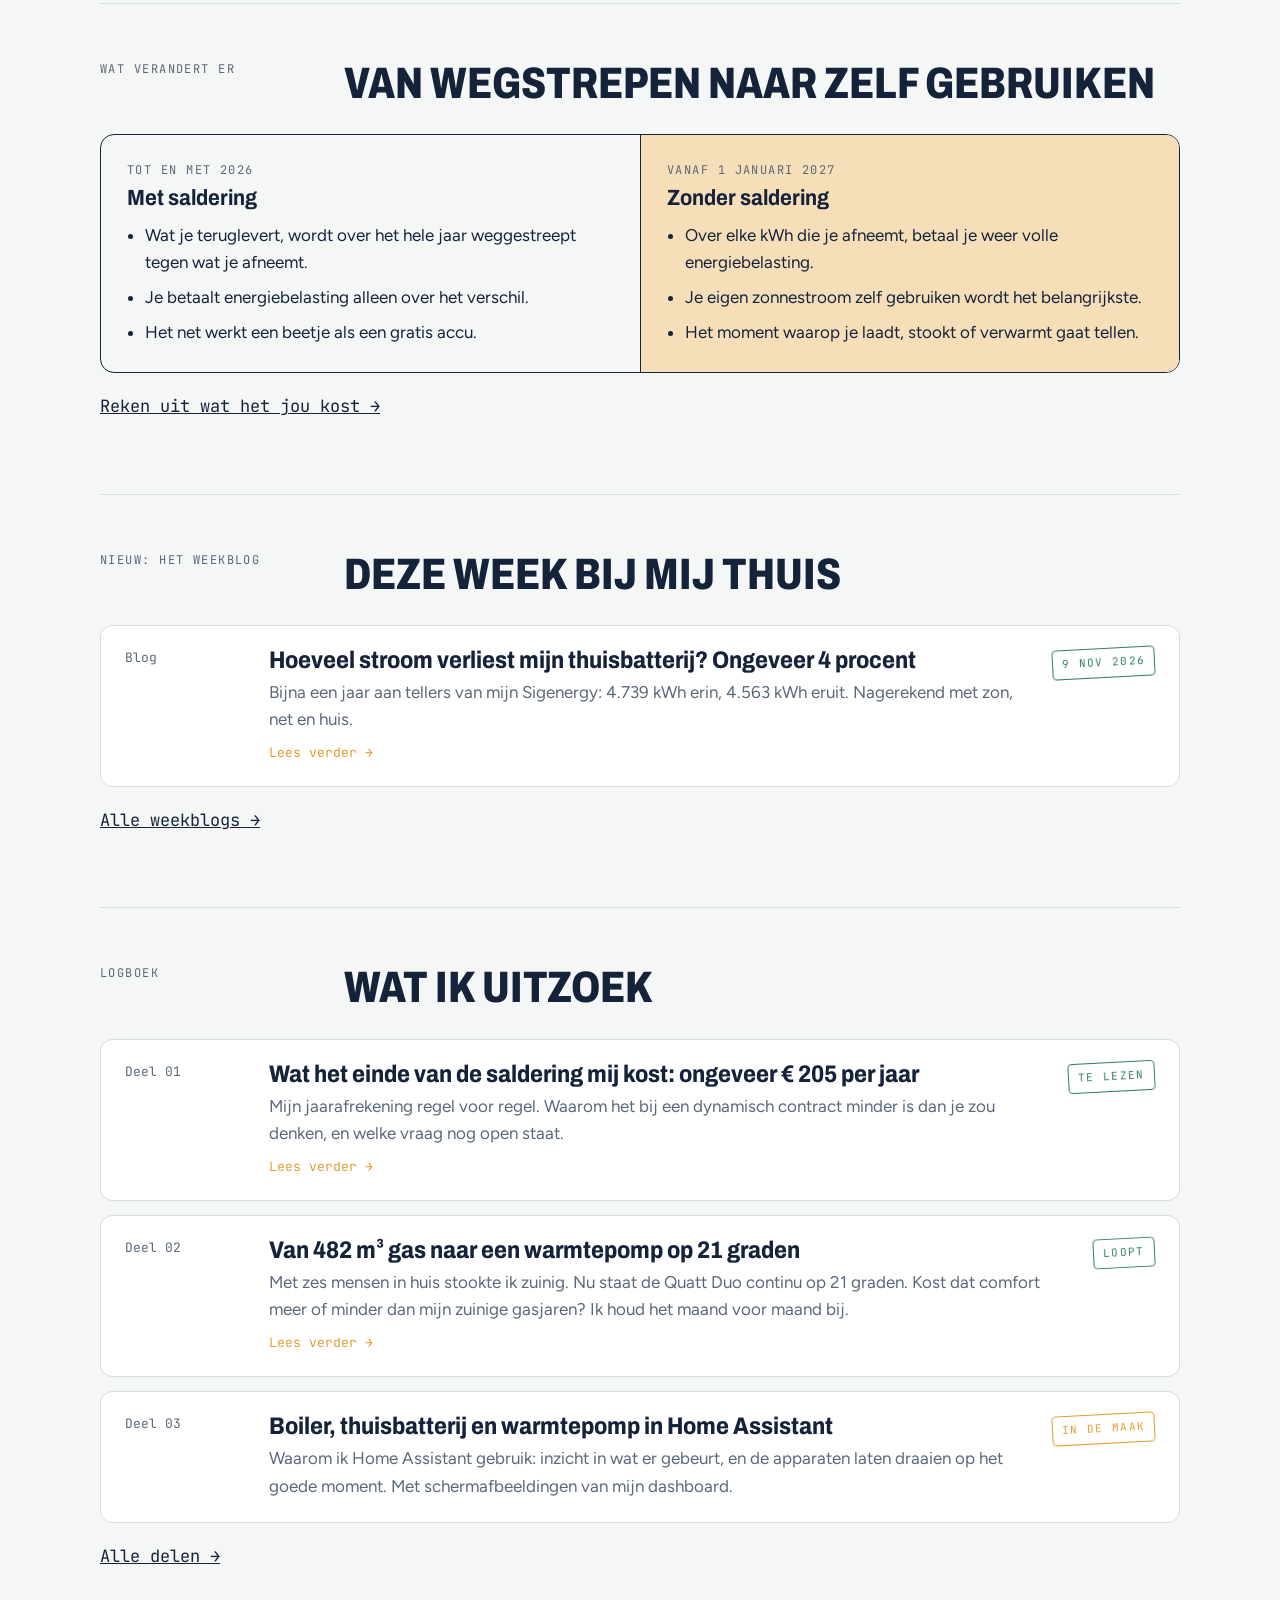
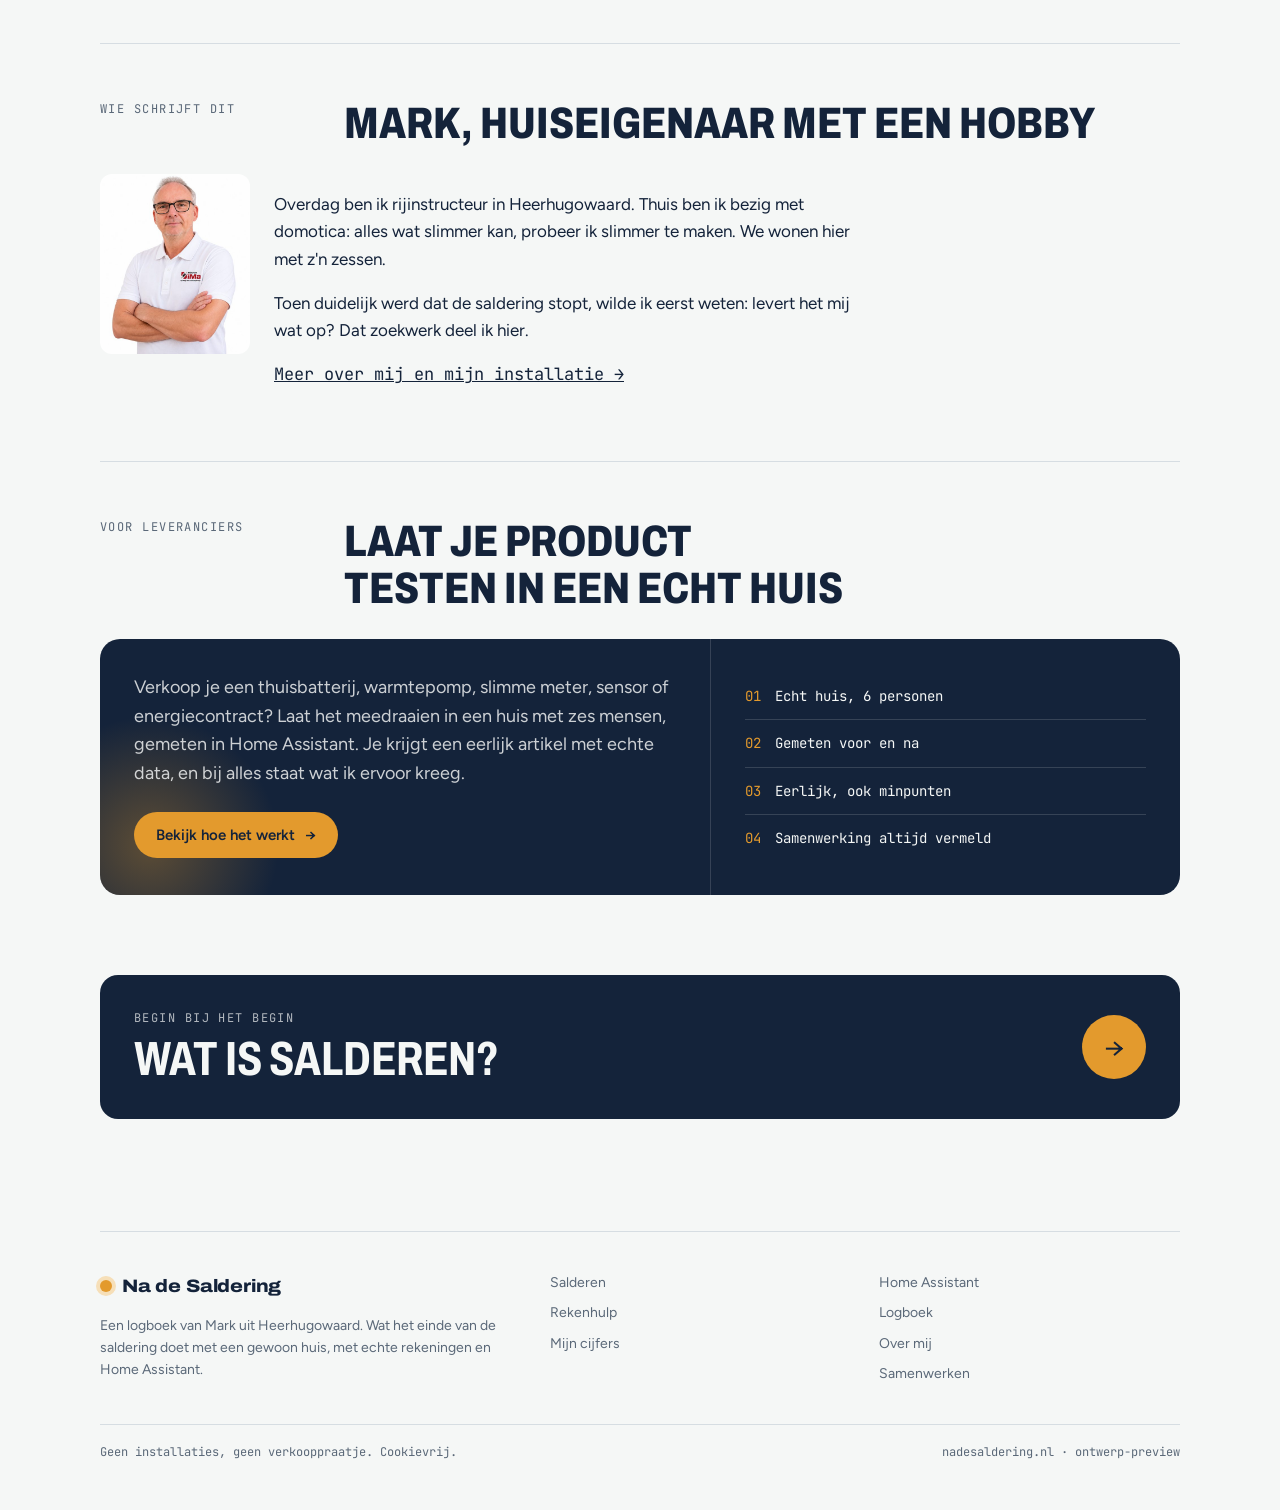
==== commit 9cab1d83: "Dagcijfers 28-11-2026 Co-Authored-By: Claude Opus 5.5 <noreply@anthropic.com> Claude-Session: https:" ====
--- a/index.html
+++ b/index.html
@@ -1,9 +1,9 @@
 <!doctype html><html lang="nl"><head><meta charset="utf-8"><meta name="viewport" content="width=device-width,initial-scale=1,viewport-fit=cover"><title>Na de Saldering</title><meta name="description" content="Wat het einde van de saldering doet met een gewoon huis: echte rekeningen, een thuisbatterij, een warmtepomp en Home Assistant."><meta name="claude:viewport-fit-sides" content="cover"><link rel="preconnect" href="https://fonts.googleapis.com"><link rel="preconnect" href="https://fonts.gstatic.com" crossorigin><link rel="stylesheet" href="https://fonts.googleapis.com/css2?family=Archivo:wdth,wght@62..125,400..900&family=Figtree:wght@400;500;600&family=JetBrains+Mono:wght@400;600&display=swap"><link rel="stylesheet" href="style.css"><script>document.documentElement.classList.add("js")</script></head><body><a class="skip" href="#main">Naar de inhoud</a>
 <div class="bar"><div class="wrap">
   <div class="ticker mono" aria-label="Prijzen bij mij thuis, momentopname">
-    <span><i class="dot"></i>Stroom nu <b>€ 0,49</b>/kWh</span>
-    <span>Gas vandaag <b>€ 1,86</b>/m³</span>
-    <span class="t-src">Zonneplan · 27 nov 06:57</span>
+    <span><i class="dot"></i>Stroom nu <b>€ 0,35</b>/kWh</span>
+    <span>Gas vandaag <b>€ 1,80</b>/m³</span>
+    <span class="t-src">Zonneplan · 28 nov 06:57</span>
   </div>
   <header class="top">
     <a class="logo" href="index.html"><i></i>Na de Saldering</a>
@@ -23,12 +23,12 @@
   <figure class="chart" style="margin:0">
   <div class="mode" role="tablist" aria-label="Kies prijs"><button role="tab" aria-selected="true" data-mode="power">Stroom per uur</button><button role="tab" aria-selected="false" data-mode="gas">Gas per dag</button></div>
   <div class="chart-head"><strong data-for="power">Mijn uurprijs stroom</strong><strong data-for="gas" class="hide">Mijn gasprijs sinds april</strong>
-    <div class="days" role="tablist" aria-label="Kies dag" data-for="power"><button role="tab" aria-selected="false" data-day="0">Do 26 nov</button><button role="tab" aria-selected="true" data-day="1">Vr 27 nov</button></div></div>
+    <div class="days" role="tablist" aria-label="Kies dag" data-for="power"><button role="tab" aria-selected="false" data-day="0">Vr 27 nov</button><button role="tab" aria-selected="true" data-day="1">Za 28 nov</button></div></div>
   <div class="readout"><span class="mono" id="clock">00:00</span><b class="mono" id="pnow">€ 0,00</b><span id="pgroup">per kWh</span></div>
-  <canvas id="day" width="640" height="400" aria-label="Prijsgrafiek. Stroom: uurprijzen van mijn Zonneplan-contract op 26 en 27 november 2026, duur in de ochtend en vroege avond, goedkoop midden op de dag en 's nachts. Gas: dagprijs van 5 april tot 27 november 2026, van € 1,28 per m³ op 19 april naar € 1,86 nu."></canvas>
+  <canvas id="day" width="640" height="400" aria-label="Prijsgrafiek. Stroom: uurprijzen van mijn Zonneplan-contract op 27 en 28 november 2026, duur in de ochtend en vroege avond, goedkoop midden op de dag en 's nachts. Gas: dagprijs van 5 april tot 28 november 2026, van € 1,28 per m³ op 19 april naar € 1,80 nu."></canvas>
   <div class="legend" data-for="power"><span><i style="background:var(--ink)"></i>Uurprijs, alles inbegrepen</span><span><i style="background:var(--grid)"></i>Goedkope uren volgens Zonneplan</span><span><i style="background:var(--sun)"></i>Zon (schets)</span></div>
   <div class="chips" aria-label="Apparaten die Home Assistant inplant" data-for="power"><span class="chip" data-on="low">thuisbatterij laden</span><span class="chip" data-on="low">boiler</span><span class="chip" data-on="low">warmtepomp extra</span><span class="chip" data-on="high">batterij levert aan huis</span></div>
-  <div class="gas-facts hide" data-for="gas"><div><b class="mono">€ 1,28</b><span>laagste dagprijs, 19 april</span></div><div><b class="mono">€ 1,86</b><span>nu, per m³</span></div><div><b class="mono">+ 45%</b><span>sinds het voorjaar</span></div></div>
+  <div class="gas-facts hide" data-for="gas"><div><b class="mono">€ 1,28</b><span>laagste dagprijs, 19 april</span></div><div><b class="mono">€ 1,80</b><span>nu, per m³</span></div><div><b class="mono">+ 40%</b><span>sinds het voorjaar</span></div></div>
   <figcaption class="note" data-for="power">Echte uurprijzen van mijn Zonneplan-contract, uit Home Assistant, inclusief energiebelasting en btw. De apparaten laten het principe zien, niet mijn exacte planning.</figcaption>
   <figcaption class="note hide" data-for="gas">Mijn gasprijs per dag bij Zonneplan, alles inbegrepen, gemiddeld per dag uit Home Assistant. Een gasdag loopt van 06:00 tot 06:00. Het gas werd duurder net nu mijn warmtepomp het meeste werk overneemt.</figcaption>
 </figure>
@@ -42,34 +42,34 @@
 <section id="warmte"><div class="sec-head rv"><div class="eyebrow">Gas of warmtepomp</div><h2>Wat kost een kWh warmte?</h2></div><div class="heat rv" id="heat">
   <div class="heat-top">
     <div class="heat-side gas"><div class="eyebrow">Cv-ketel · Intergas 36/30</div><div class="heat-price mono"><span id="h-gas-k">€ 0,00</span><small>per kWh warmte</small></div>
-      <div class="heat-bar"><i id="h-gas-bar"></i></div><p class="mono">gas <b>€ 1,86</b>/m³ ÷ 8,8 kWh warmte per m³</p></div>
+      <div class="heat-bar"><i id="h-gas-bar"></i></div><p class="mono">gas <b>€ 1,80</b>/m³ ÷ 8,8 kWh warmte per m³</p></div>
     <div class="heat-vs mono" aria-hidden="true">vs</div>
     <div class="heat-side wp"><div class="eyebrow">Warmtepomp · Quatt Duo</div><div class="heat-price mono"><span id="h-wp-k">€ 0,00</span><small>per kWh warmte</small></div>
-      <div class="heat-bar"><i id="h-wp-bar"></i></div><p class="mono">stroom <b id="h-el-p">€ 0,49</b>/kWh ÷ COP <b id="h-cop-t">4,0</b></p></div>
+      <div class="heat-bar"><i id="h-wp-bar"></i></div><p class="mono">stroom <b id="h-el-p">€ 0,36</b>/kWh ÷ COP <b id="h-cop-t">4,0</b></p></div>
   </div>
   <div class="heat-verdict" aria-live="polite"><b id="h-verdict">0%</b><span id="h-verdict-t">goedkoper met de warmtepomp</span></div>
   <div class="heat-ctl">
     <div><div class="eyebrow">Stroomprijs</div><div class="seg-ctl three" id="h-el" style="margin-top:8px">
-      <button type="button" data-v="0.3779" aria-pressed="false">Goedkoopste uur</button><button type="button" data-v="0.4903" aria-pressed="true">Gemiddeld</button><button type="button" data-v="0.6360" aria-pressed="false">Duurste uur</button></div></div>
+      <button type="button" data-v="0.3294" aria-pressed="false">Goedkoopste uur</button><button type="button" data-v="0.3607" aria-pressed="true">Gemiddeld</button><button type="button" data-v="0.4001" aria-pressed="false">Duurste uur</button></div></div>
     <label for="h-cop"><span class="eyebrow">Rendement warmtepomp (COP): <b class="mono" id="h-cop-v">4,0</b></span>
       <input type="range" id="h-cop" class="slide" min="2" max="5.5" step="0.1" value="4"></label>
   </div>
   <div class="heat-jan"><div><div class="eyebrow">Januari 2026, opnieuw gerekend</div><p>Toen stookte ik 123 m³ gas. Dezelfde warmte met de prijzen van vandaag:</p></div>
     <div class="jan-nums mono"><div><span>Intergas</span><b id="h-jan-gas">€ 0</b></div><div><span>Warmtepomp</span><b id="h-jan-wp">€ 0</b></div></div></div>
-  <p class="note">Prijzen van 27 november 2026 bij Zonneplan, inclusief belasting, zonder vaste kosten. Hoeveel warmte een m³ gas in de ketel geeft (8,8 kWh) en de COP zijn vuistregels, geen metingen. Hoe goed mijn warmtepomp het echt doet, meet ik deze winter in Home Assistant. Omslagpunt: bij een COP onder <b id="h-break">1,9</b> is gas goedkoper.</p>
+  <p class="note">Prijzen van 28 november 2026 bij Zonneplan, inclusief belasting, zonder vaste kosten. Hoeveel warmte een m³ gas in de ketel geeft (8,8 kWh) en de COP zijn vuistregels, geen metingen. Hoe goed mijn warmtepomp het echt doet, meet ik deze winter in Home Assistant. Omslagpunt: bij een COP onder <b id="h-break">1,9</b> is gas goedkoper.</p>
 </div></section>
-<section id="thuis"><div class="sec-head rv"><div class="eyebrow">Laatste dag bij mij thuis</div><h2>Donderdag 26 november: 58,9 kWh warmte bij gemiddeld -0,4 graden</h2></div><div class="eflow rv" aria-label="Energiestromen gisteren">
-  <div class="enode n-sun"><svg viewBox="0 0 48 48" aria-hidden="true"><circle cx="24" cy="24" r="9"/><path d="M24 5v6M24 37v6M5 24h6M37 24h6M10.6 10.6l4.2 4.2M33.2 33.2l4.2 4.2M10.6 37.4l4.2-4.2M33.2 14.8l4.2-4.2"/></svg><span>Zon</span><b class="mono" data-k="zon">4,06<small> kWh</small></b></div>
+<section id="thuis"><div class="sec-head rv"><div class="eyebrow">Laatste dag bij mij thuis</div><h2>Vrijdag 27 november: 68,7 kWh warmte, het net leverde 59,64 kWh</h2></div><div class="eflow rv" aria-label="Energiestromen gisteren">
+  <div class="enode n-sun"><svg viewBox="0 0 48 48" aria-hidden="true"><circle cx="24" cy="24" r="9"/><path d="M24 5v6M24 37v6M5 24h6M37 24h6M10.6 10.6l4.2 4.2M33.2 33.2l4.2 4.2M10.6 37.4l4.2-4.2M33.2 14.8l4.2-4.2"/></svg><span>Zon</span><b class="mono" data-k="zon">5,28<small> kWh</small></b></div>
   <i class="econn c-sun" aria-hidden="true"></i>
-  <div class="enode n-bat"><svg viewBox="0 0 48 48" aria-hidden="true"><rect x="14" y="7" width="20" height="36" rx="4"/><path d="M20 4h8"/><path class="fill" d="M19 31h10M19 26h10M19 21h10M19 36h10"/></svg><span>Batterij</span><b class="mono"><em data-k="bat-in">12,00 in</em><em data-k="bat-uit">15,50 uit</em><small> kWh</small></b></div>
+  <div class="enode n-bat"><svg viewBox="0 0 48 48" aria-hidden="true"><rect x="14" y="7" width="20" height="36" rx="4"/><path d="M20 4h8"/><path class="fill" d="M19 31h10M19 26h10M19 21h10M19 36h10"/></svg><span>Batterij</span><b class="mono"><em data-k="bat-in">19,54 in</em><em data-k="bat-uit">18,46 uit</em><small> kWh</small></b></div>
   <i class="econn c-bat" aria-hidden="true"></i>
-  <div class="enode n-home"><svg viewBox="0 0 48 48" aria-hidden="true"><path d="M7 23 24 9l17 14"/><path d="M12 19v21h24V19"/><path d="M21 40V30h6v10"/></svg><span>Huis</span><b class="mono" data-k="huis">47,73<small> kWh</small></b></div>
+  <div class="enode n-home"><svg viewBox="0 0 48 48" aria-hidden="true"><path d="M7 23 24 9l17 14"/><path d="M12 19v21h24V19"/><path d="M21 40V30h6v10"/></svg><span>Huis</span><b class="mono" data-k="huis">55,59<small> kWh</small></b></div>
   <i class="econn c-net rev" aria-hidden="true"></i>
-  <div class="enode n-net"><svg viewBox="0 0 48 48" aria-hidden="true"><path d="M24 4 15 44M24 4l9 40M11 14h26M9 24h30M18 30l12 8M30 30l-12 8"/></svg><span>Net</span><b class="mono"><em data-k="net-in">44,18 in</em><em data-k="net-uit">4,00 terug</em><small> kWh</small></b></div>
+  <div class="enode n-net"><svg viewBox="0 0 48 48" aria-hidden="true"><path d="M24 4 15 44M24 4l9 40M11 14h26M9 24h30M18 30l12 8M30 30l-12 8"/></svg><span>Net</span><b class="mono"><em data-k="net-in">59,64 in</em><em data-k="net-uit">8,26 terug</em><small> kWh</small></b></div>
 </div>
 <div class="eheat rv">
   <div class="eapp">
-    <div class="eapp-hd"><span>Thuisbatterij</span><span class="mono" data-k="bat-tijd">laadstand 27 nov 06:57</span></div>
+    <div class="eapp-hd"><span>Thuisbatterij</span><span class="mono" data-k="bat-tijd">laadstand 28 nov 06:57</span></div>
     <svg class="qbat" viewBox="0 0 200 230" role="img" aria-label="Tekening van mijn thuisbatterij met laadstand">
 <defs><linearGradient id="bbody" x1="0" y1="0" x2="1" y2="0"><stop offset="0" stop-color="#e9ecf1"/><stop offset=".5" stop-color="#f7f8fa"/><stop offset="1" stop-color="#d9dde4"/></linearGradient></defs>
 <ellipse cx="100" cy="216" rx="80" ry="7" fill="#000" opacity=".25"/>
@@ -77,24 +77,24 @@
 <rect x="28" y="76" width="144" height="62" rx="6" fill="url(#bbody)" stroke="#c4cad4"/>
 <rect x="28" y="142" width="144" height="66" rx="6" fill="url(#bbody)" stroke="#c4cad4"/>
 <circle cx="140" cy="43" r="17" fill="#14171f"/><circle cx="140" cy="43" r="12" fill="none" stroke="#2a2f3b" stroke-width="4"/>
-<circle cx="140" cy="43" r="12" fill="none" stroke="#3df29b" stroke-width="4" stroke-linecap="round" pathLength="100" stroke-dasharray="100 100" transform="rotate(-90 140 43)" data-k="bat-ring"/>
+<circle cx="140" cy="43" r="12" fill="none" stroke="#3df29b" stroke-width="4" stroke-linecap="round" pathLength="100" stroke-dasharray="15 100" transform="rotate(-90 140 43)" data-k="bat-ring"/>
 <rect x="44" y="40" width="50" height="6" rx="3" fill="#c4cad4"/></svg>
-    <div class="qrow"><div class="qst"><span>Geladen</span><b class="mono" data-k="bat-in2">12,00 kWh</b></div><div class="qst"><span>Geleverd</span><b class="mono" data-k="bat-uit2">15,50 kWh</b></div><div class="qst"><span>Laadstand</span><b class="mono c-grid" data-k="bat-soc">100%</b></div></div>
+    <div class="qrow"><div class="qst"><span>Geladen</span><b class="mono" data-k="bat-in2">19,54 kWh</b></div><div class="qst"><span>Geleverd</span><b class="mono" data-k="bat-uit2">18,46 kWh</b></div><div class="qst"><span>Laadstand</span><b class="mono c-grid" data-k="bat-soc">15%</b></div></div>
   </div>
   <div class="eapp on">
-    <div class="eapp-hd"><span>Warmtepomp</span><span class="mono" data-k="wp-tijd">display 27 nov 06:57</span></div>
+    <div class="eapp-hd"><span>Warmtepomp</span><span class="mono" data-k="wp-tijd">display 28 nov 06:57</span></div>
     <svg class="qhp" viewBox="0 0 500 230" role="img" aria-label="Tekening van mijn Quatt Duo warmtepomp met display">
 <defs><linearGradient id="qbody" x1="0" y1="0" x2="0" y2="1"><stop offset="0" stop-color="#f4f6fa"/><stop offset=".6" stop-color="#dfe3ea"/><stop offset="1" stop-color="#c3c9d3"/></linearGradient><linearGradient id="qtop" x1="0" y1="0" x2="0" y2="1"><stop offset="0" stop-color="#9aa3b2"/><stop offset="1" stop-color="#6d7584"/></linearGradient><radialGradient id="qhub" cx=".4" cy=".35"><stop offset="0" stop-color="#fff"/><stop offset="1" stop-color="#7d8594"/></radialGradient><linearGradient id="qbl" x1="0" y1="0" x2="1" y2="1"><stop offset="0" stop-color="#6b7487"/><stop offset="1" stop-color="#363d4c"/></linearGradient></defs>
 <ellipse cx="250" cy="212" rx="230" ry="8" fill="#000" opacity=".25"/><rect x="22" y="22" width="460" height="182" rx="10" fill="url(#qbody)"/><rect x="22" y="18" width="460" height="12" rx="6" fill="url(#qtop)"/><rect x="40" y="204" width="40" height="8" rx="2" fill="#1d2a4a"/><rect x="424" y="204" width="40" height="8" rx="2" fill="#1d2a4a"/>
 <circle cx="110" cy="110" r="62" fill="#14171f" stroke="#2a2f3b" stroke-width="4"/><g class="qfan" style="transform-origin:110px 110px"><path transform="rotate(0 110 110)" d="M110 110 C 120 80, 144 78, 148 92 C 140 100, 124 104, 110 110 Z" fill="url(#qbl)"/><path transform="rotate(72 110 110)" d="M110 110 C 120 80, 144 78, 148 92 C 140 100, 124 104, 110 110 Z" fill="url(#qbl)"/><path transform="rotate(144 110 110)" d="M110 110 C 120 80, 144 78, 148 92 C 140 100, 124 104, 110 110 Z" fill="url(#qbl)"/><path transform="rotate(216 110 110)" d="M110 110 C 120 80, 144 78, 148 92 C 140 100, 124 104, 110 110 Z" fill="url(#qbl)"/><path transform="rotate(288 110 110)" d="M110 110 C 120 80, 144 78, 148 92 C 140 100, 124 104, 110 110 Z" fill="url(#qbl)"/></g><circle cx="110" cy="110" r="18" fill="none" stroke="#9aa3b5" stroke-width="1.4" opacity=".75"/><circle cx="110" cy="110" r="30" fill="none" stroke="#9aa3b5" stroke-width="1.4" opacity=".75"/><circle cx="110" cy="110" r="42" fill="none" stroke="#9aa3b5" stroke-width="1.4" opacity=".75"/><circle cx="110" cy="110" r="54" fill="none" stroke="#9aa3b5" stroke-width="1.4" opacity=".75"/><line transform="rotate(0 110 110)" x1="54" y1="110" x2="166" y2="110" stroke="#9aa3b5" stroke-width="1.2" opacity=".6"/><line transform="rotate(45 110 110)" x1="54" y1="110" x2="166" y2="110" stroke="#9aa3b5" stroke-width="1.2" opacity=".6"/><line transform="rotate(90 110 110)" x1="54" y1="110" x2="166" y2="110" stroke="#9aa3b5" stroke-width="1.2" opacity=".6"/><line transform="rotate(135 110 110)" x1="54" y1="110" x2="166" y2="110" stroke="#9aa3b5" stroke-width="1.2" opacity=".6"/><circle cx="110" cy="110" r="10" fill="url(#qhub)"/><circle cx="255" cy="110" r="62" fill="#14171f" stroke="#2a2f3b" stroke-width="4"/><g class="qfan" style="transform-origin:255px 110px"><path transform="rotate(0 255 110)" d="M255 110 C 265 80, 289 78, 293 92 C 285 100, 269 104, 255 110 Z" fill="url(#qbl)"/><path transform="rotate(72 255 110)" d="M255 110 C 265 80, 289 78, 293 92 C 285 100, 269 104, 255 110 Z" fill="url(#qbl)"/><path transform="rotate(144 255 110)" d="M255 110 C 265 80, 289 78, 293 92 C 285 100, 269 104, 255 110 Z" fill="url(#qbl)"/><path transform="rotate(216 255 110)" d="M255 110 C 265 80, 289 78, 293 92 C 285 100, 269 104, 255 110 Z" fill="url(#qbl)"/><path transform="rotate(288 255 110)" d="M255 110 C 265 80, 289 78, 293 92 C 285 100, 269 104, 255 110 Z" fill="url(#qbl)"/></g><circle cx="255" cy="110" r="18" fill="none" stroke="#9aa3b5" stroke-width="1.4" opacity=".75"/><circle cx="255" cy="110" r="30" fill="none" stroke="#9aa3b5" stroke-width="1.4" opacity=".75"/><circle cx="255" cy="110" r="42" fill="none" stroke="#9aa3b5" stroke-width="1.4" opacity=".75"/><circle cx="255" cy="110" r="54" fill="none" stroke="#9aa3b5" stroke-width="1.4" opacity=".75"/><line transform="rotate(0 255 110)" x1="199" y1="110" x2="311" y2="110" stroke="#9aa3b5" stroke-width="1.2" opacity=".6"/><line transform="rotate(45 255 110)" x1="199" y1="110" x2="311" y2="110" stroke="#9aa3b5" stroke-width="1.2" opacity=".6"/><line transform="rotate(90 255 110)" x1="199" y1="110" x2="311" y2="110" stroke="#9aa3b5" stroke-width="1.2" opacity=".6"/><line transform="rotate(135 255 110)" x1="199" y1="110" x2="311" y2="110" stroke="#9aa3b5" stroke-width="1.2" opacity=".6"/><circle cx="255" cy="110" r="10" fill="url(#qhub)"/>
 <rect x="342" y="34" width="136" height="164" rx="7" fill="#151820"/>
-<rect x="352" y="42" width="118" height="44" rx="5" fill="#0a0c10" stroke="#232834"/><circle cx="362" cy="53" r="3" fill="#ff5a5a"/><text x="370" y="56" class="qlb" fill="#ff5a5a">AANVOER</text><text x="462" y="78" class="qlcd" fill="#ff5a5a" text-anchor="end"><tspan data-k="wp-aanvoer">31,0</tspan><tspan class="qun">°</tspan></text><rect x="352" y="92" width="118" height="44" rx="5" fill="#0a0c10" stroke="#232834"/><circle cx="362" cy="103" r="3" fill="#3aa8ff"/><text x="370" y="106" class="qlb" fill="#3aa8ff">RETOUR</text><text x="462" y="128" class="qlcd" fill="#3aa8ff" text-anchor="end"><tspan data-k="wp-retour">27,5</tspan><tspan class="qun">°</tspan></text><rect x="352" y="142" width="118" height="44" rx="5" fill="#0a0c10" stroke="#232834"/><circle cx="362" cy="153" r="3" fill="#3df29b"/><text x="370" y="156" class="qlb" fill="#3df29b">FLOW</text><text x="462" y="178" class="qlcd" fill="#3df29b" text-anchor="end"><tspan data-k="wp-flow">801</tspan><tspan class="qun"> L/h</tspan></text>
+<rect x="352" y="42" width="118" height="44" rx="5" fill="#0a0c10" stroke="#232834"/><circle cx="362" cy="53" r="3" fill="#ff5a5a"/><text x="370" y="56" class="qlb" fill="#ff5a5a">AANVOER</text><text x="462" y="78" class="qlcd" fill="#ff5a5a" text-anchor="end"><tspan data-k="wp-aanvoer">38,6</tspan><tspan class="qun">°</tspan></text><rect x="352" y="92" width="118" height="44" rx="5" fill="#0a0c10" stroke="#232834"/><circle cx="362" cy="103" r="3" fill="#3aa8ff"/><text x="370" y="106" class="qlb" fill="#3aa8ff">RETOUR</text><text x="462" y="128" class="qlcd" fill="#3aa8ff" text-anchor="end"><tspan data-k="wp-retour">34,4</tspan><tspan class="qun">°</tspan></text><rect x="352" y="142" width="118" height="44" rx="5" fill="#0a0c10" stroke="#232834"/><circle cx="362" cy="153" r="3" fill="#3df29b"/><text x="370" y="156" class="qlb" fill="#3df29b">FLOW</text><text x="462" y="178" class="qlcd" fill="#3df29b" text-anchor="end"><tspan data-k="wp-flow">804</tspan><tspan class="qun"> L/h</tspan></text>
 <circle cx="364" cy="192" r="3.5" fill="#8e9bd0"/><text x="372" y="195" class="qlb" fill="#c9cfdb" data-k="wp-status">WARMTEPOMP</text>
 <rect x="150" y="180" width="70" height="14" rx="2" fill="#fff" stroke="#c4cad4"/><text x="185" y="190" class="qbrand" text-anchor="middle">QUATT DUO</text></svg>
-    <div class="qrow"><div class="qst"><span>Warmte</span><b class="mono c-sun" data-k="wp-warmte">58,9 kWh</b></div><div class="qst"><span>Stroom</span><b class="mono" data-k="wp-stroom">26,46 kWh</b></div><div class="qst"><span>COP</span><b class="mono c-grid" data-k="wp-cop">2,2</b></div></div>
+    <div class="qrow"><div class="qst"><span>Warmte</span><b class="mono c-sun" data-k="wp-warmte">68,7 kWh</b></div><div class="qst"><span>Stroom</span><b class="mono" data-k="wp-stroom">29,56 kWh</b></div><div class="qst"><span>COP</span><b class="mono c-grid" data-k="wp-cop">2,3</b></div></div>
   </div>
 </div>
-<p class="note">Uit Home Assistant: Sigenergy voor zon, batterij en net, Quatt voor de warmtepomp. Warmte, stroom en COP gaan over de hele dag; het display en de laadstand zijn een momentopname. Het huis gebruikte 47,73 kWh; het net leverde 44,18 kWh en er ging 4,00 kWh terug. De zon gaf 4,06 kWh. De batterij laadde 12,00 kWh en gaf 15,50 kWh af; vanochtend staat hij op 100%. De warmtepomp maakte 58,9 kWh warmte uit 26,46 kWh stroom, bij gemiddeld <span data-k="buiten">-0,4</span> graden buiten. Vanochtend draait hij op de warmtepomp alleen, met 801 liter per uur doorstroming. Op de echte site ververst dit blok elke dag.</p><p class="rv" style="margin-top:20px"><a class="mono" href="dagen.html">Alle dagen terugkijken →</a></p></section>
+<p class="note">Uit Home Assistant: Sigenergy voor zon, batterij en net, Quatt voor de warmtepomp. Warmte, stroom en COP gaan over de hele dag; het display en de laadstand zijn een momentopname. Het huis gebruikte 55,59 kWh; het net leverde 59,64 kWh en er ging 8,26 kWh terug. De zon gaf 5,28 kWh. De batterij laadde 19,54 kWh en gaf 18,46 kWh af; vanochtend staat hij op 15%. De warmtepomp maakte 68,7 kWh warmte uit 29,56 kWh stroom, bij gemiddeld <span data-k="buiten">-0,3</span> graden buiten. Vanochtend draait hij op de warmtepomp alleen, met 804 liter per uur doorstroming. Op de echte site ververst dit blok elke dag.</p><p class="rv" style="margin-top:20px"><a class="mono" href="dagen.html">Alle dagen terugkijken →</a></p></section>
 <section id="verandert"><div class="sec-head rv"><div class="eyebrow">Wat verandert er</div><h2>Van wegstrepen naar zelf gebruiken</h2></div><div class="compare rv">
   <div><div class="eyebrow">Tot en met 2026</div><h3>Met saldering</h3><ul>
     <li>Wat je teruglevert, wordt over het hele jaar weggestreept tegen wat je afneemt.</li>
